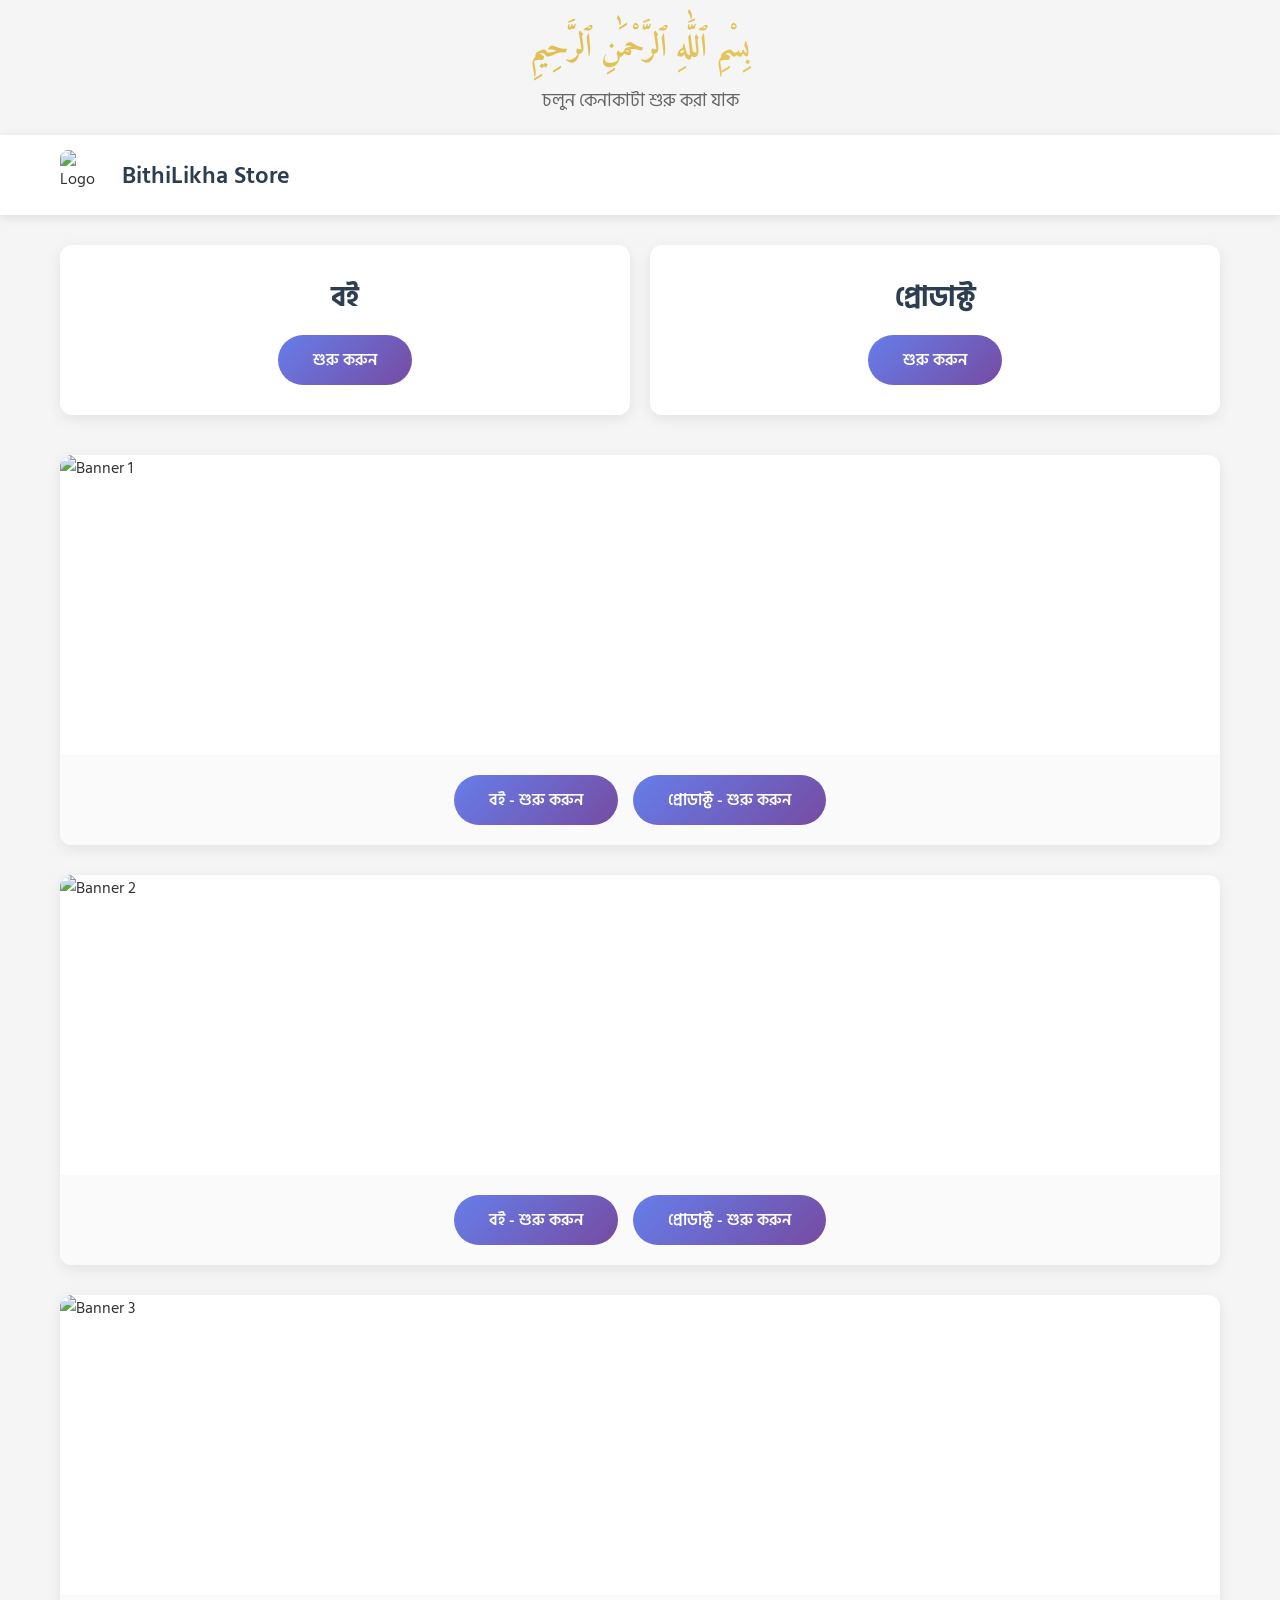
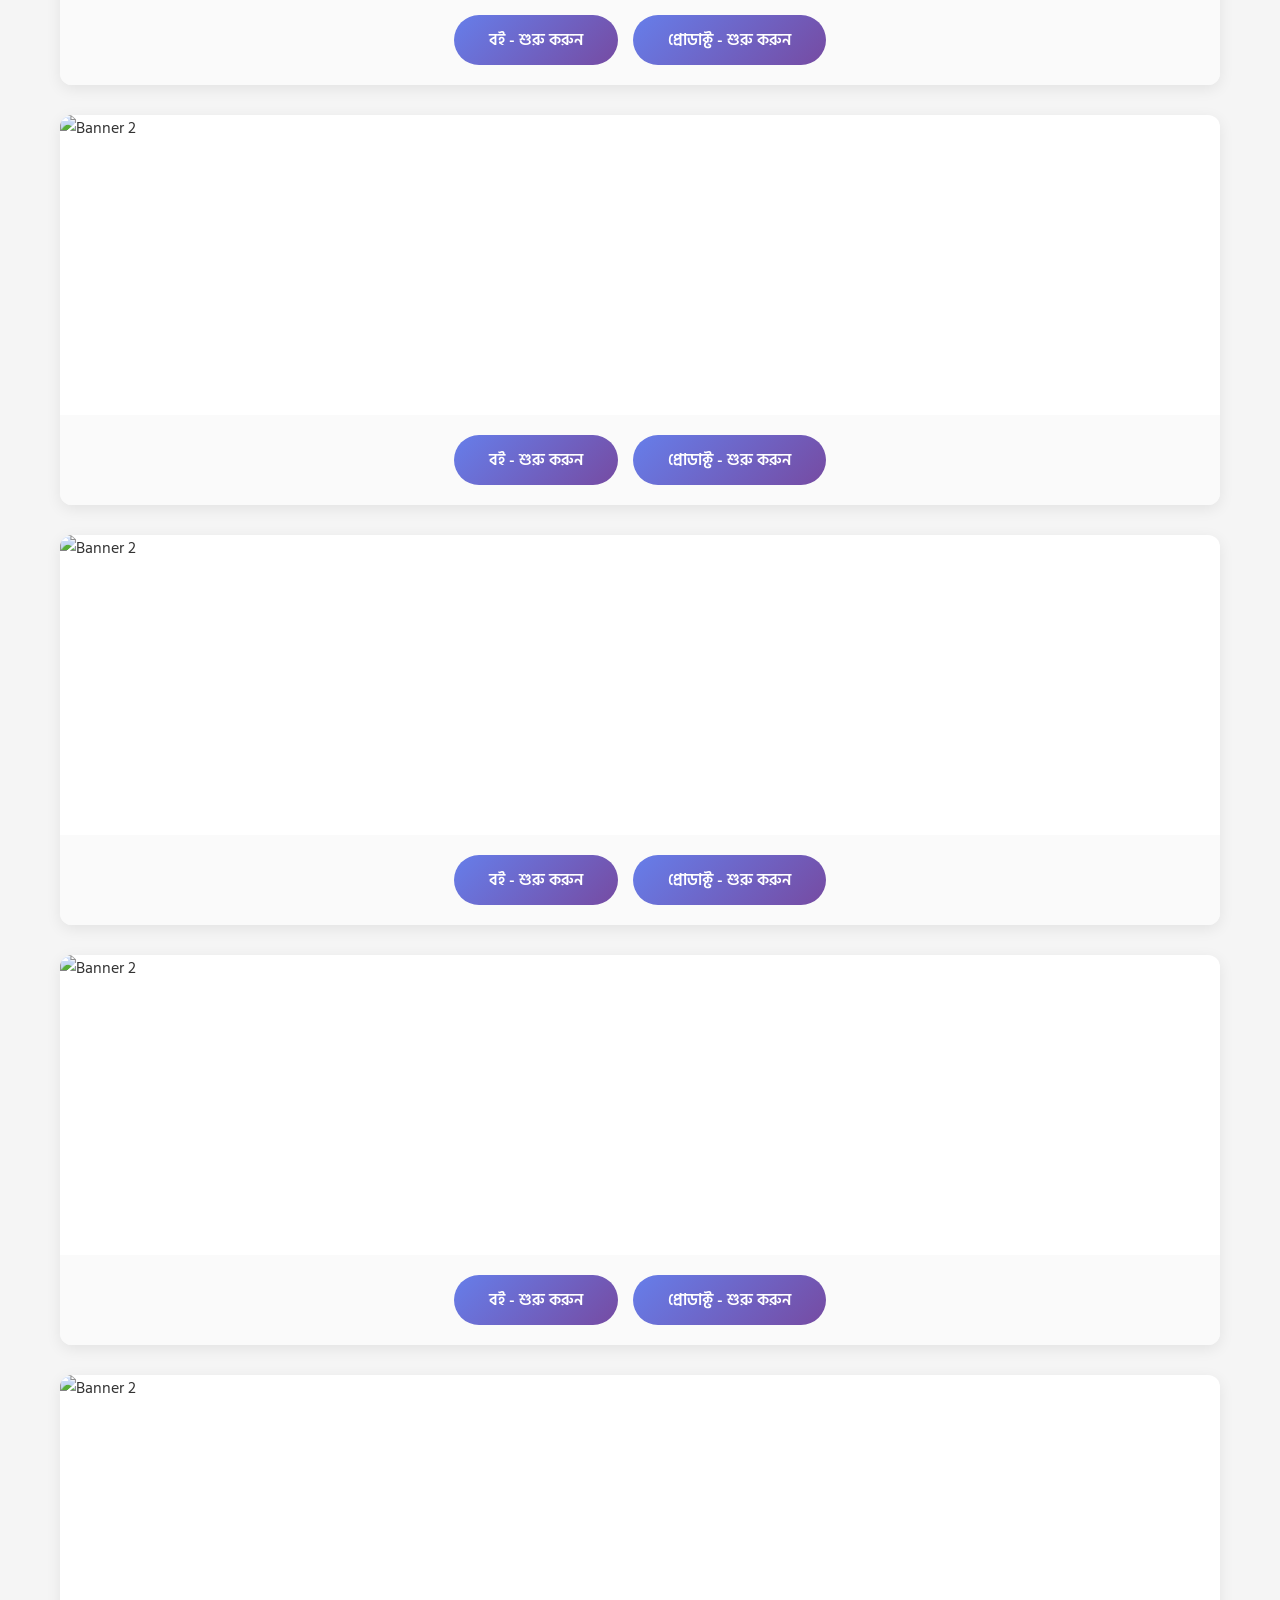
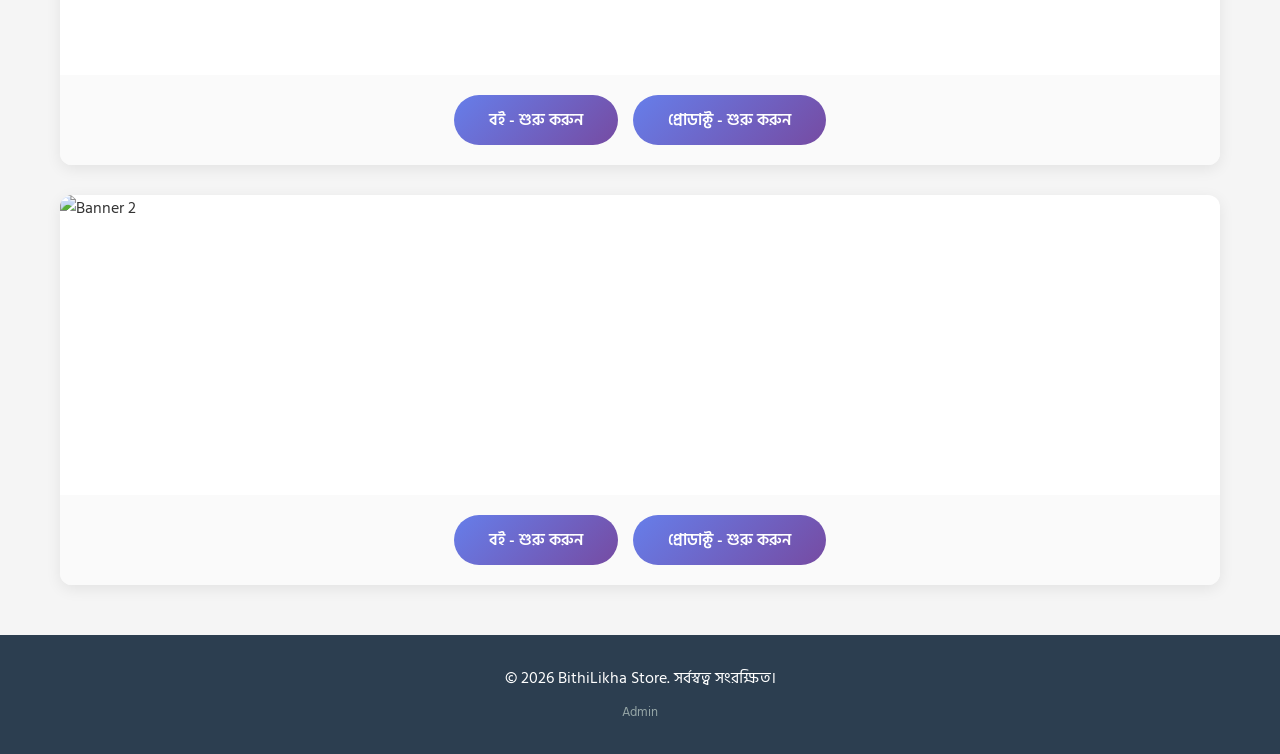
==== index.html @ b79a090a "Add initial HTML structure for BithiLikha Store" ====
<!DOCTYPE html>
<html lang="bn">
<head>
    <meta charset="UTF-8">
    <meta name="viewport" content="width=device-width, initial-scale=1.0">
    <title>Booeb.com - কেনাকাটা শুরু করুন</title>
    <link rel="preconnect" href="https://fonts.googleapis.com">
    <link rel="preconnect" href="https://fonts.gstatic.com" crossorigin>
    <link href="https://fonts.googleapis.com/css2?family=Amiri:wght@400;700&family=Hind+Siliguri:wght@300;400;500;600;700&display=swap" rel="stylesheet">
    <style>
        * {
            margin: 0;
            padding: 0;
            box-sizing: border-box;
        }

        body {
            font-family: 'Hind Siliguri', sans-serif;
            background: #f5f5f5;
            color: #333;
            top: 0!important;
        }

       .goog-te-banner-frame,.goog-logo-link,.goog-te-gadget {
            display: none!important;
        }

       .bismillah {
            font-family: 'Amiri', serif;
            text-align: center;
            font-size: 32px;
            font-weight: 700;
            padding: 20px 10px 10px;
            background: linear-gradient(135deg, #d4af37, #f2d377);
            -webkit-background-clip: text;
            -webkit-text-fill-color: transparent;
            background-clip: text;
        }

       .subtitle {
            text-align: center;
            font-size: 18px;
            color: #666;
            margin-bottom: 20px;
        }

        header {
            background: white;
            box-shadow: 0 2px 10px rgba(0,0,0,0.1);
            position: sticky;
            top: 0;
            z-index: 100;
        }

       .header-content {
            max-width: 1200px;
            margin: 0 auto;
            padding: 15px 20px;
            display: flex;
            justify-content: space-between;
            align-items: center;
        }

       .logo-section {
            display: flex;
            align-items: center;
            gap: 12px;
        }

       .logo-section img {
            width: 50px;
            height: 50px;
            border-radius: 8px;
            object-fit: cover;
        }

       .logo-section h1 {
            font-size: 24px;
            font-weight: 600;
            color: #2c3e50;
        }

       .language-selector {
            position: relative;
        }

       .lang-btn {
            background: #3498db;
            color: white;
            border: none;
            padding: 10px 20px;
            border-radius: 6px;
            cursor: pointer;
            font-size: 15px;
            font-family: 'Hind Siliguri', sans-serif;
            transition: 0.3s;
        }

       .lang-btn:hover {
            background: #2980b9;
        }

        #google_translate_element {
            position: absolute;
            top: 45px;
            right: 0;
            background: white;
            border-radius: 8px;
            box-shadow: 0 4px 12px rgba(0,0,0,0.15);
            padding: 10px;
            display: none;
        }

       .main-options {
            max-width: 1200px;
            margin: 30px auto;
            padding: 0 20px;
            display: grid;
            grid-template-columns: repeat(auto-fit, minmax(280px, 1fr));
            gap: 20px;
        }

       .option-card {
            background: white;
            padding: 30px;
            border-radius: 12px;
            box-shadow: 0 4px 15px rgba(0,0,0,0.08);
            text-align: center;
            transition: 0.3s;
        }

       .option-card:hover {
            transform: translateY(-5px);
            box-shadow: 0 6px 20px rgba(0,0,0,0.12);
        }

       .option-card h2 {
            font-size: 28px;
            margin-bottom: 15px;
            color: #2c3e50;
        }

       .btn-start {
            background: linear-gradient(135deg, #667eea 0%, #764ba2 100%);
            color: white;
            border: none;
            padding: 12px 35px;
            border-radius: 25px;
            font-size: 16px;
            font-weight: 600;
            cursor: pointer;
            font-family: 'Hind Siliguri', sans-serif;
            transition: 0.3s;
            text-decoration: none;
            display: inline-block;
        }

       .btn-start:hover {
            transform: scale(1.05);
            box-shadow: 0 5px 15px rgba(102, 126, 234, 0.4);
        }

       .banner-section {
            max-width: 1200px;
            margin: 40px auto;
            padding: 0 20px;
        }

       .banner {
            background: white;
            border-radius: 12px;
            overflow: hidden;
            margin-bottom: 30px;
            box-shadow: 0 4px 15px rgba(0,0,0,0.08);
        }

       .banner img {
            width: 100%;
            height: 300px;
            object-fit: cover;
            display: block;
        }

       .banner-options {
            padding: 20px;
            display: flex;
            justify-content: center;
            gap: 15px;
            flex-wrap: wrap;
            background: #fafafa;
        }

        footer {
            background: #2c3e50;
            color: white;
            text-align: center;
            padding: 30px 20px;
            margin-top: 50px;
        }

       .admin-link {
            color: #95a5a6;
            text-decoration: none;
            font-size: 13px;
            margin-top: 10px;
            display: inline-block;
            cursor: pointer;
        }

       .admin-link:hover {
            color: white;
        }

       .modal {
            display: none;
            position: fixed;
            top: 0;
            left: 0;
            width: 100%;
            height: 100%;
            background: rgba(0,0,0,0.7);
            z-index: 1000;
            justify-content: center;
            align-items: center;
        }

       .modal.active {
            display: flex;
        }

       .modal-content {
            background: white;
            padding: 30px;
            border-radius: 12px;
            max-width: 500px;
            width: 90%;
            max-height: 80vh;
            overflow-y: auto;
        }

       .modal-content h3 {
            margin-bottom: 20px;
            color: #2c3e50;
        }

       .form-group {
            margin-bottom: 15px;
        }

       .form-group label {
            display: block;
            margin-bottom: 5px;
            font-weight: 500;
        }

       .form-group input {
            width: 100%;
            padding: 10px;
            border: 1px solid #ddd;
            border-radius: 6px;
            font-family: 'Hind Siliguri', sans-serif;
        }

       .btn {
            background: #3498db;
            color: white;
            border: none;
            padding: 10px 25px;
            border-radius: 6px;
            cursor: pointer;
            font-family: 'Hind Siliguri', sans-serif;
            margin-right: 10px;
        }

       .btn:hover {
            background: #2980b9;
        }

       .btn-danger {
            background: #e74c3c;
        }

       .btn-danger:hover {
            background: #c0392b;
        }

        @media (max-width: 768px) {
           .bismillah { font-size: 24px; }
           .header-content { flex-direction: column; gap: 15px; }
           .banner img { height: 200px; }
        }
    </style>
</head>
<body>
    <div class="bismillah">بِسْمِ ٱللَّٰهِ ٱلرَّحْمَٰنِ ٱلرَّحِيمِ</div>
    <div class="subtitle">চলুন কেনাকাটা শুরু করা যাক</div>

    <header>
        <div class="header-content">
            <div class="logo-section">
                <img id="siteLogo" src="https://via.placeholder.com/50" alt="Logo">
                <h1 id="siteName">BithiLikha Store</h1>
          </div>
    </header>

    <div class="main-options">
        <div class="option-card">
            <h2>বই</h2>
            <a href="https://bithilikha.lovable.app" class="btn-start">শুরু করুন</a>
        </div>
        <div class="option-card">
            <h2>প্রোডাক্ট</h2>
            <a href="https://bithilikha.bolt.host/" class="btn-start">শুরু করুন</a>
        </div>
    </div>

    <div class="banner-section" id="bannerSection">
        <div class="banner">
            <img src="https://picsum.photos/1200/300?random=1" alt="Banner 1" class="banner-img">
            <div class="banner-options">
                <a href="https://bithilikha.lovable.app" class="btn-start">বই - শুরু করুন</a>
                <a href="https://bithilikha.bolt.host/" class="btn-start">প্রোডাক্ট - শুরু করুন</a>
            </div>
        </div>
        <div class="banner">
            <img src="https://picsum.photos/1200/300?random=2" alt="Banner 2" class="banner-img">
            <div class="banner-options">
                <a href="https://bithilikha.lovable.app" class="btn-start">বই - শুরু করুন</a>
                <a href="https://bithilikha.bolt.host/" class="btn-start">প্রোডাক্ট - শুরু করুন</a>
            </div>
        </div>
        <div class="banner">
            <img src="https://picsum.photos/1200/300?random=3" alt="Banner 3" class="banner-img">
            <div class="banner-options">
                <a href="https://bithilikha.lovable.app" class="btn-start">বই - শুরু করুন</a>
                <a href="https://bithilikha.bolt.host/" class="btn-start">প্রোডাক্ট - শুরু করুন</a>
            </div>
        </div>
        <div class="banner">
            <img src="https://picsum.photos/1200/300?random=2" alt="Banner 2" class="banner-img">
            <div class="banner-options">
                <a href="https://bithilikha.lovable.app" class="btn-start">বই - শুরু করুন</a>
                <a href="https://bithilikha.bolt.host/" class="btn-start">প্রোডাক্ট - শুরু করুন</a>
             </div>
         </div>
         <div class="banner">
            <img src="https://picsum.photos/1200/300?random=2" alt="Banner 2" class="banner-img">
            <div class="banner-options">
                <a href="https://bithilikha.lovable.app" class="btn-start">বই - শুরু করুন</a>
                <a href="https://bithilikha.bolt.host/" class="btn-start">প্রোডাক্ট - শুরু করুন</a>
            </div>
        </div>
             <div class="banner">
            <img src="https://picsum.photos/1200/300?random=2" alt="Banner 2" class="banner-img">
            <div class="banner-options">
                <a href="https://bithilikha.lovable.app" class="btn-start">বই - শুরু করুন</a>
                <a href="https://bithilikha.bolt.host/" class="btn-start">প্রোডাক্ট - শুরু করুন</a>
            </div>
        </div>
             <div class="banner">
            <img src="https://picsum.photos/1200/300?random=2" alt="Banner 2" class="banner-img">
            <div class="banner-options">
                <a href="https://bithilikha.lovable.app" class="btn-start">বই - শুরু করুন</a>
                <a href="https://bithilikha.bolt.host/" class="btn-start">প্রোডাক্ট - শুরু করুন</a>
            </div>
        </div>
             <div class="banner">
            <img src="https://picsum.photos/1200/300?random=2" alt="Banner 2" class="banner-img">
            <div class="banner-options">
                <a href="https://bithilikha.lovable.app" class="btn-start">বই - শুরু করুন</a>
                <a href="https://bithilikha.bolt.host/" class="btn-start">প্রোডাক্ট - শুরু করুন</a>
            </div>
        </div>
    </div>

    <footer>
        <p>&copy; 2026 BithiLikha Store. সর্বস্বত্ব সংরক্ষিত।</p>
        <a class="admin-link" onclick="openAdmin()">Admin</a>
    </footer>

    <div id="adminModal" class="modal">
        <div class="modal-content">
            <h3 id="adminTitle">অ্যাডমিন লগইন</h3>
            <div id="loginForm">
                <div class="form-group">
                    <label>ইমেইল</label>
                    <input type="email" id="adminEmail" placeholder="admin@example.com">
                </div>
                <div class="form-group">
                    <label>পাসওয়ার্ড</label>
                    <input type="password" id="adminPass" placeholder="••••••••">
                </div>
                <button class="btn" onclick="adminLogin()">লগইন</button>
                <button class="btn-danger" onclick="closeAdmin()">বন্ধ করুন</button>
            </div>
            <div id="adminDashboard" style="display:none;">
                <h4>Site Branding</h4>
                <div class="form-group">
                    <label>সাইটের নাম</label>
                    <input type="text" id="editSiteName">
                    <button class="btn" onclick="updateSiteName()">আপডেট করুন</button>
                </div>
                <div class="form-group">
                    <label>লোগো আপলোড</label>
                    <input type="file" id="logoFile" accept="image/*">
                    <button class="btn" onclick="uploadLogo()">আপলোড করুন</button>
                </div>
                <hr style="margin: 20px 0;">
                <h4>Banner Management</h4>
                <div id="bannerList"></div>
                <button class="btn-danger" onclick="adminLogout()">লগআউট</button>
            </div>
        </div>
    </div>

    <script type="text/javascript">
        function googleTranslateElementInit() {
            new google.translate.TranslateElement({
                pageLanguage: 'bn',
                includedLanguages: 'bn,en,hi,ar,ur,es,fr',
                layout: google.translate.TranslateElement.InlineLayout.SIMPLE,
                autoDisplay: false
            }, 'google_translate_element');
        }
    </script>
    <script type="text/javascript" src="//translate.google.com/translate_a/element.js?cb=googleTranslateElementInit"></script>

    <script>
        // Load saved data
        window.onload = function() {
            if(localStorage.getItem('siteName')) {
                document.getElementById('siteName').textContent = localStorage.getItem('siteName');
                document.getElementById('editSiteName').value = localStorage.getItem('siteName');
            }
            if(localStorage.getItem('siteLogo')) {
                document.getElementById('siteLogo').src = localStorage.getItem('siteLogo');
            }

            // Load banners
            const banners = document.querySelectorAll('.banner-img');
            banners.forEach((img, i) => {
                const saved = localStorage.getItem('banner' + i);
                if(saved) img.src = saved;
            });
        }

        function toggleTranslate() {
            const el = document.getElementById('google_translate_element');
            el.style.display = el.style.display === 'none'? 'block' : 'none';
        }

        // Admin Functions
        function openAdmin() {
            document.getElementById('adminModal').classList.add('active');
            if(localStorage.getItem('adminLoggedIn') === 'true') {
                showDashboard();
            }
        }

        function closeAdmin() {
            document.getElementById('adminModal').classList.remove('active');
        }

        function adminLogin() {
            const email = document.getElementById('adminEmail').value;
            const pass = document.getElementById('adminPass').value;

            let adminEmail = localStorage.getItem('adminEmail');
            let adminPass = localStorage.getItem('adminPass');

            if(!adminEmail) {
                // First time signup
                if(email && pass) {
                    localStorage.setItem('adminEmail', email);
                    localStorage.setItem('adminPass', pass);
                    localStorage.setItem('adminLoggedIn', 'true');
                    showDashboard();
                    alert('অ্যাডমিন একাউন্ট তৈরি হয়েছে!');
                } else {
                    alert('ইমেইল ও পাসওয়ার্ড দিন');
                }
            } else {
                // Login
                if(email === adminEmail && pass === adminPass) {
                    localStorage.setItem('adminLoggedIn', 'true');
                    showDashboard();
                } else {
                    alert('ভুল ইমেইল বা পাসওয়ার্ড');
                }
            }
        }

        function showDashboard() {
            document.getElementById('loginForm').style.display = 'none';
            document.getElementById('adminDashboard').style.display = 'block';
            document.getElementById('adminTitle').textContent = 'অ্যাডমিন ড্যাশবোর্ড';
            loadBannerList();
        }

        function adminLogout() {
            localStorage.setItem('adminLoggedIn', 'false');
            location.reload();
        }

        function updateSiteName() {
            const name = document.getElementById('editSiteName').value;
            localStorage.setItem('siteName', name);
            document.getElementById('siteName').textContent = name;
            alert('সাইটের নাম আপডেট হয়েছে!');
        }

        function uploadLogo() {
            const file = document.getElementById('logoFile').files[0];
            if(file) {
                const reader = new FileReader();
                reader.onload = function(e) {
                    localStorage.setItem('siteLogo', e.target.result);
                    document.getElementById('siteLogo').src = e.target.result;
                    alert('লোগো আপলোড হয়েছে!');
                }
                reader.readAsDataURL(file);
            } else {
                alert('ফাইল সিলেক্ট করুন');
            }
        }

        function loadBannerList() {
            const list = document.getElementById('bannerList');
            list.innerHTML = '';
            for(let i = 0; i < 8; i++){
                const div = document.createElement('div');
                div.className = 'form-group';
                div.innerHTML = `
                    <label>ব্যানার ${i+1}</label>
                    <input type="file" id="bannerFile${i}" accept="image/*">
                    <button class="btn" onclick="uploadBanner(${i})">আপলোড</button>
                `;
                list.appendChild(div);
            }
        }
        

        function uploadBanner(index) {
            const file = document.getElementById('bannerFile' + index).files[0];
            if(file) {
                const reader = new FileReader();
                reader.onload = function(e) {
                    localStorage.setItem('banner' + index, e.target.result);
                    document.querySelectorAll('.banner-img')[index].src = e.target.result;
                    alert('ব্যানার ' + (index+1) + ' আপলোড হয়েছে!');
                }
                reader.readAsDataURL(file);
            }
        }
    </script>
</body>
</html>
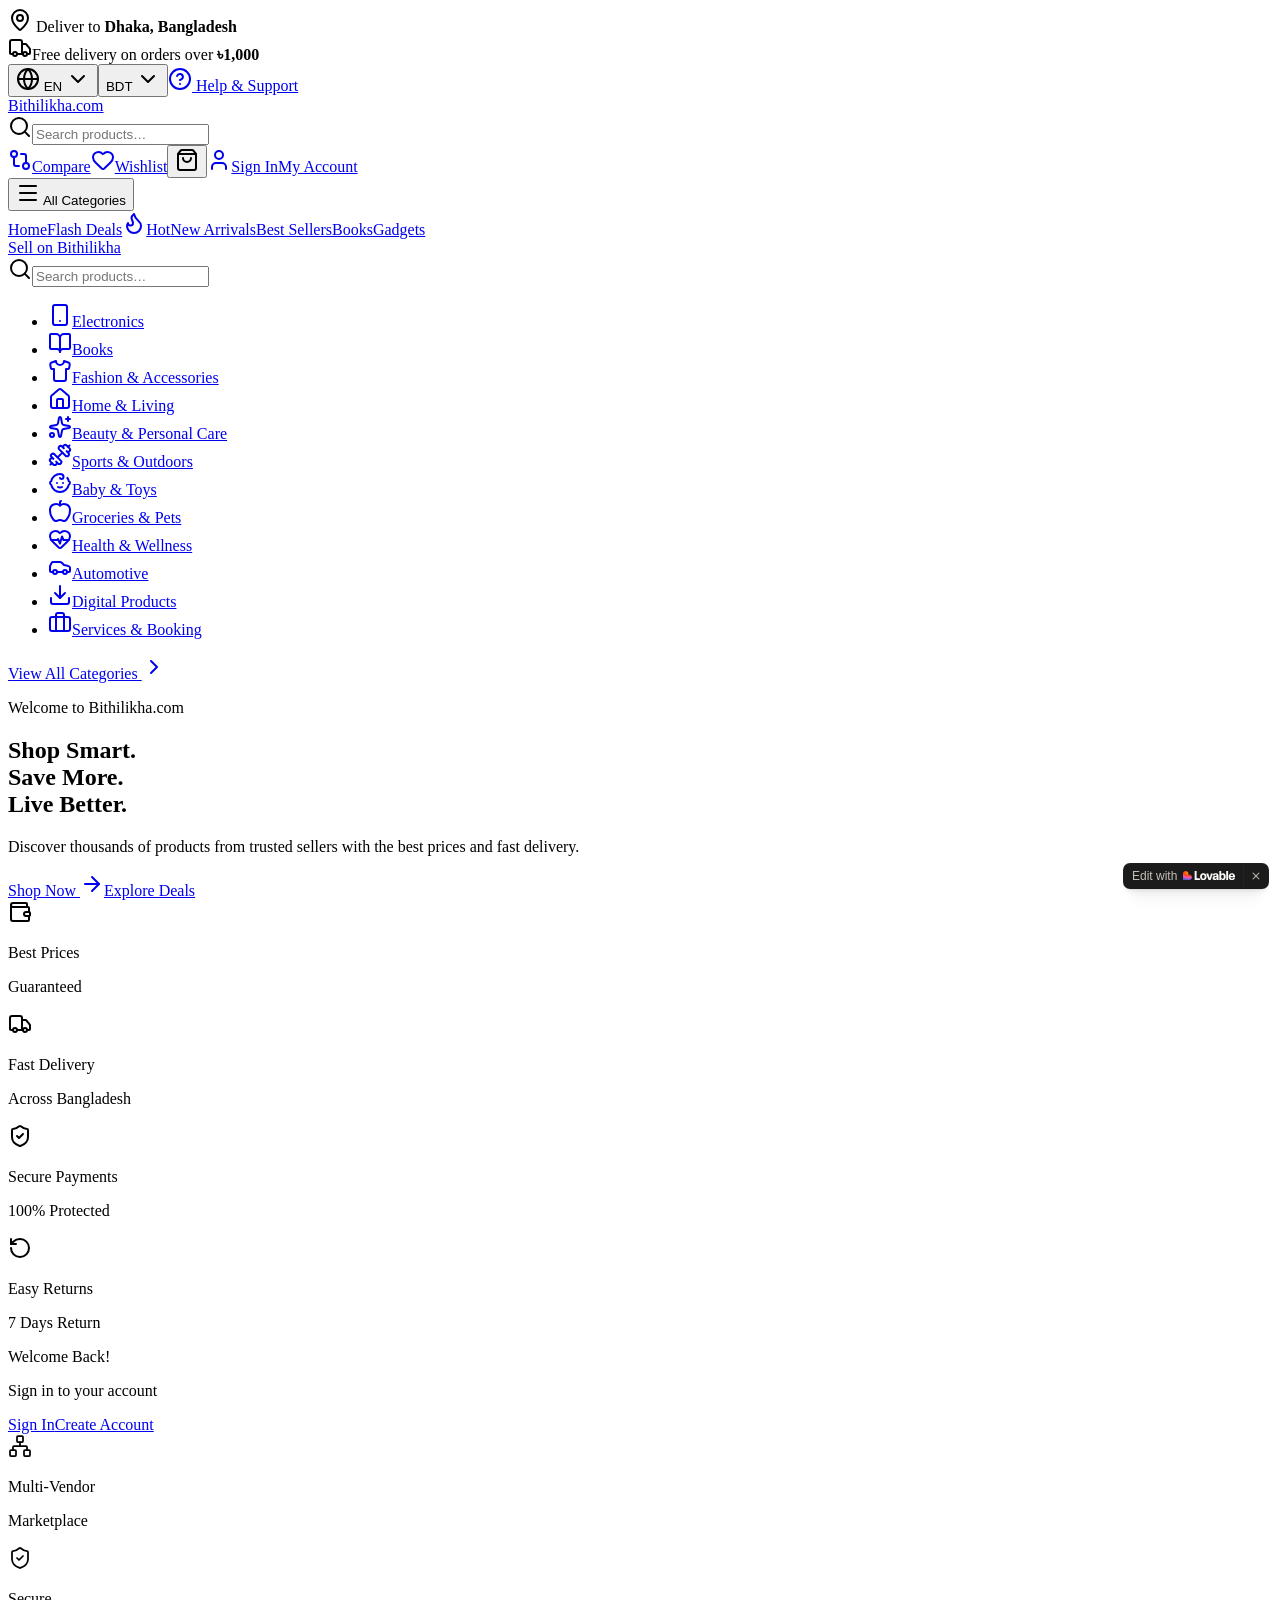
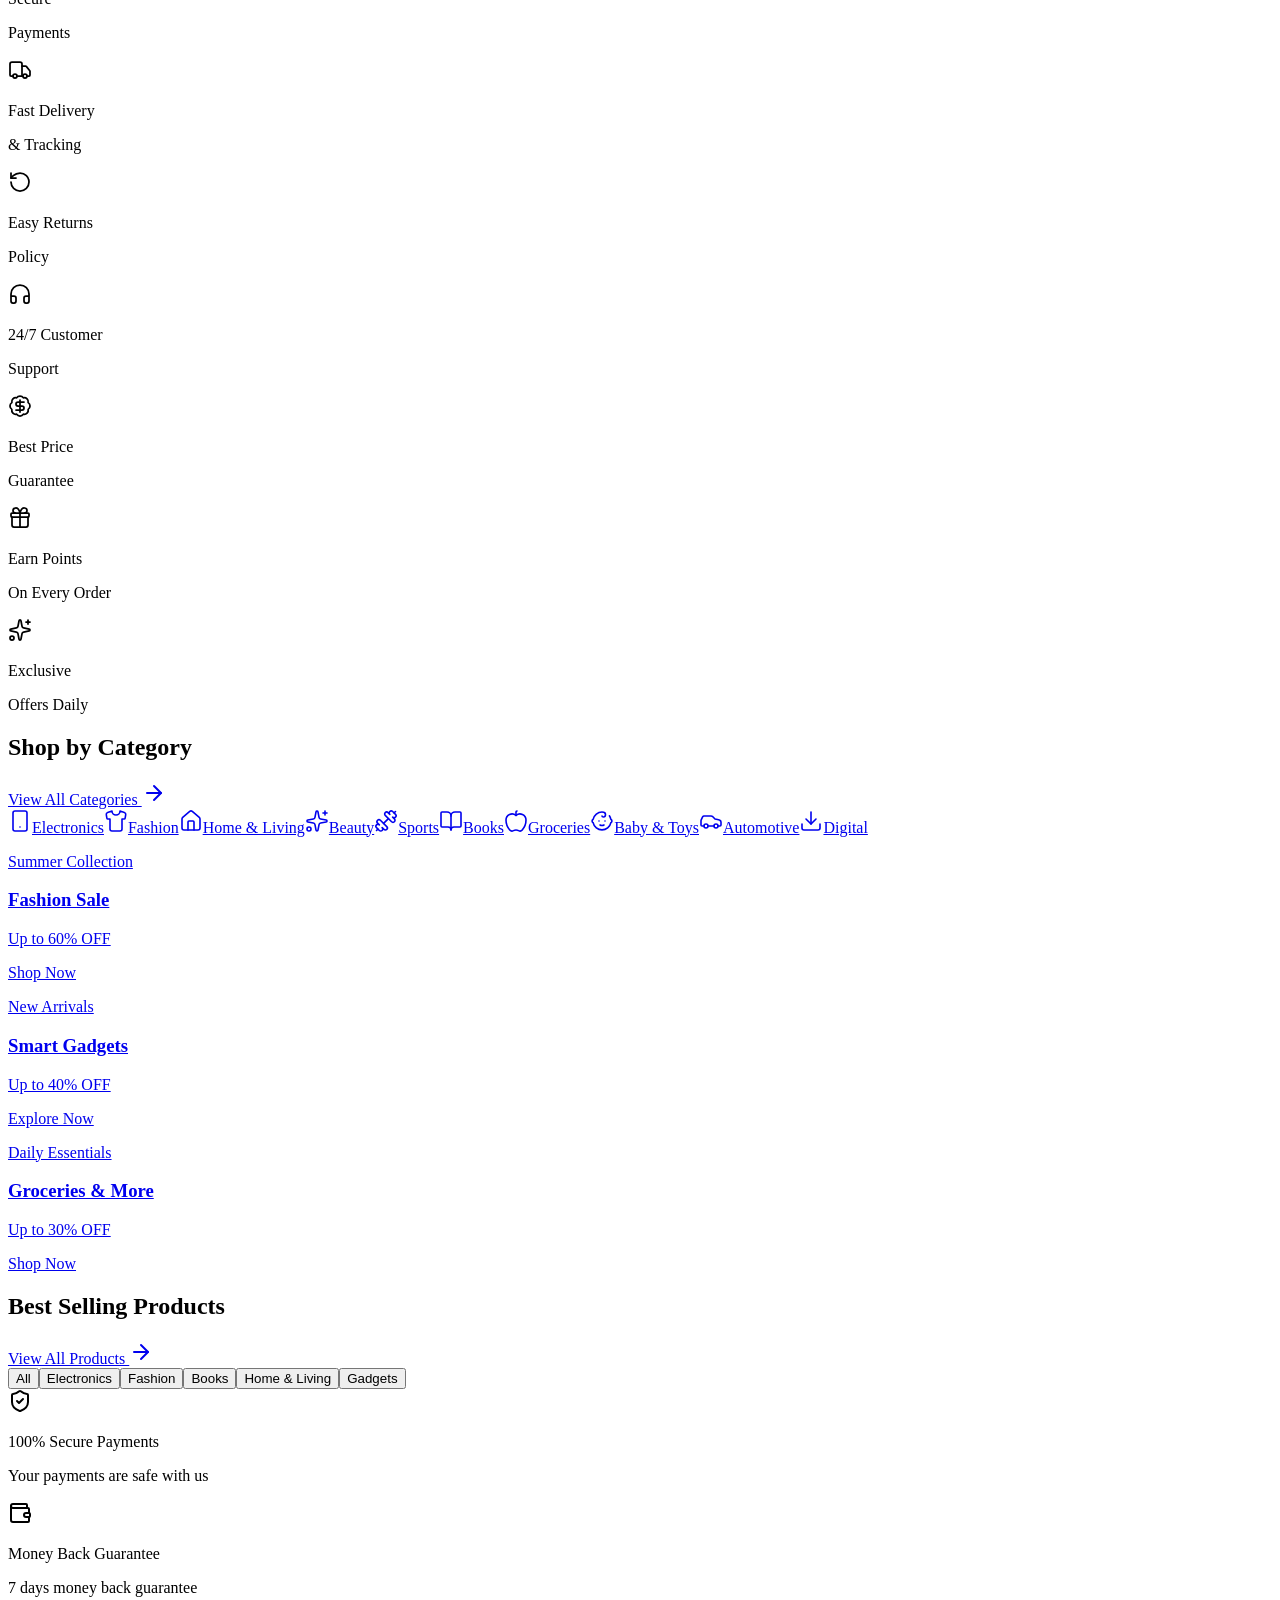
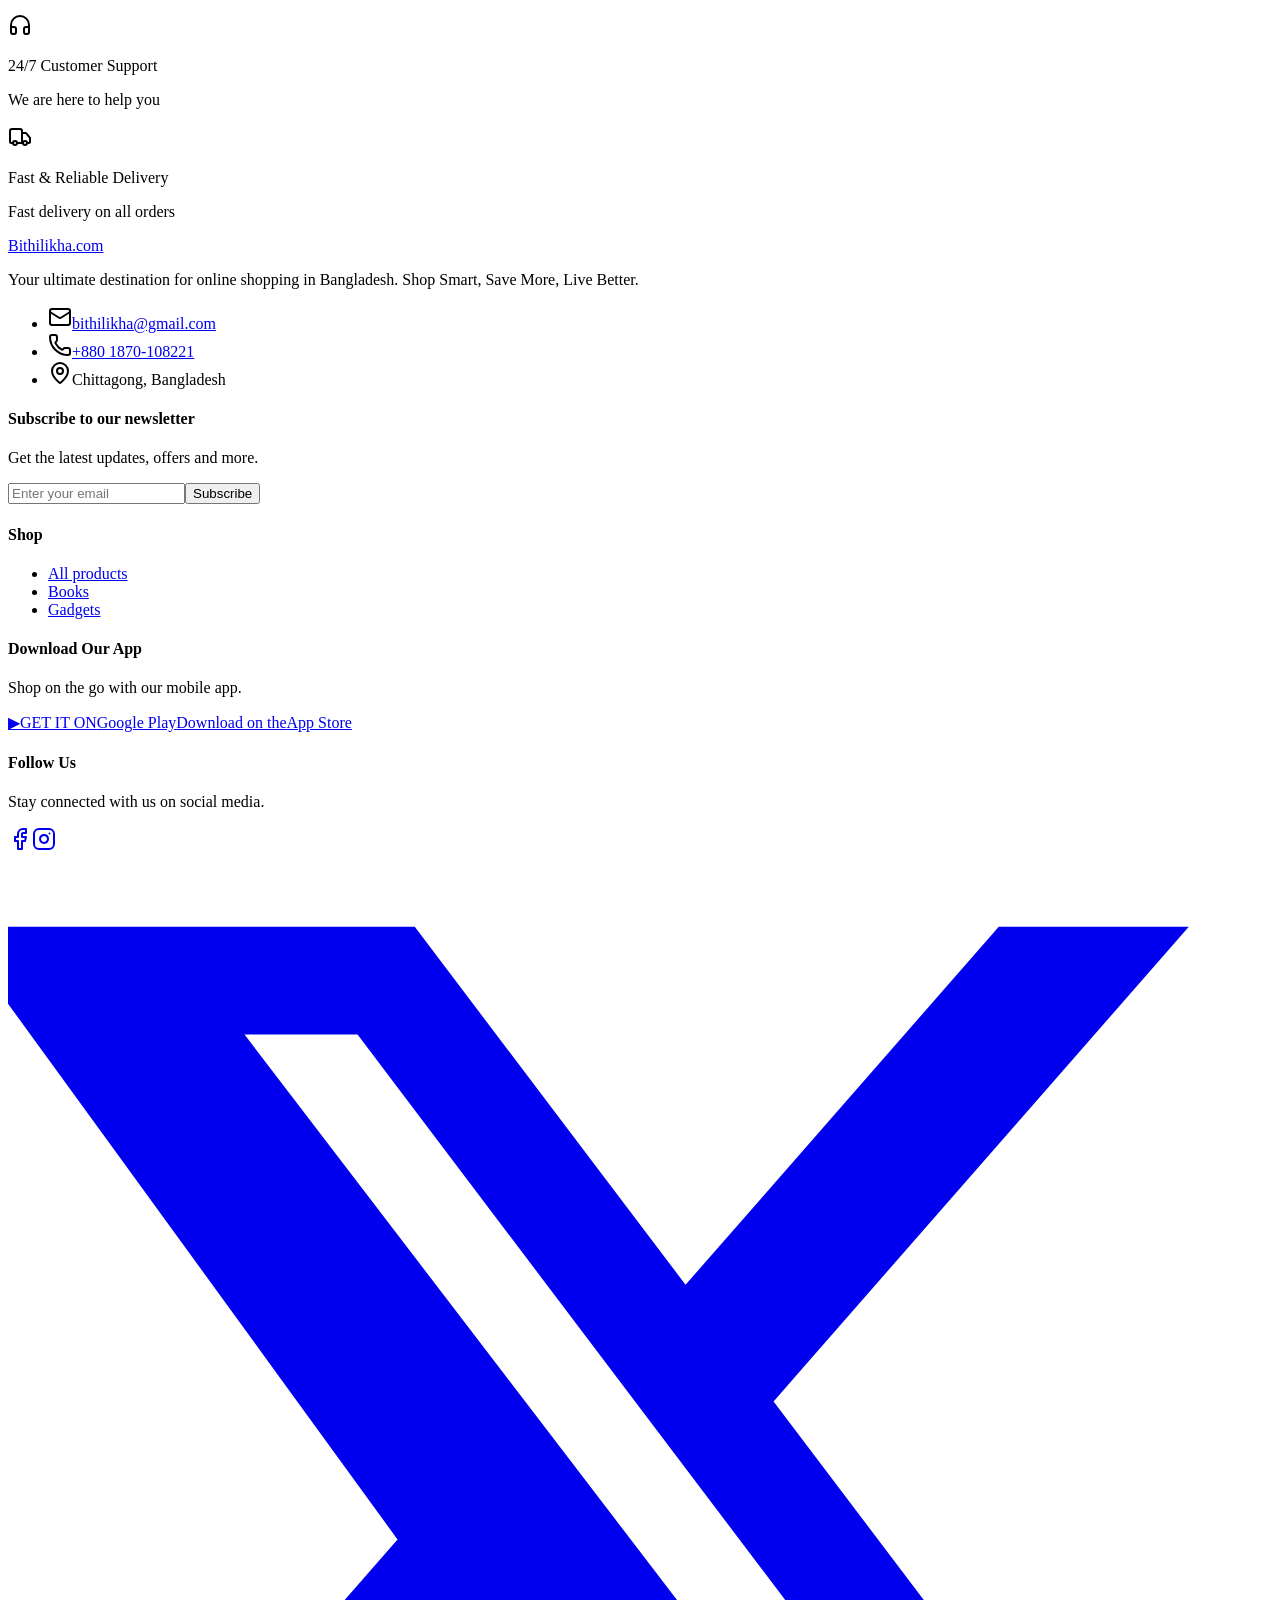
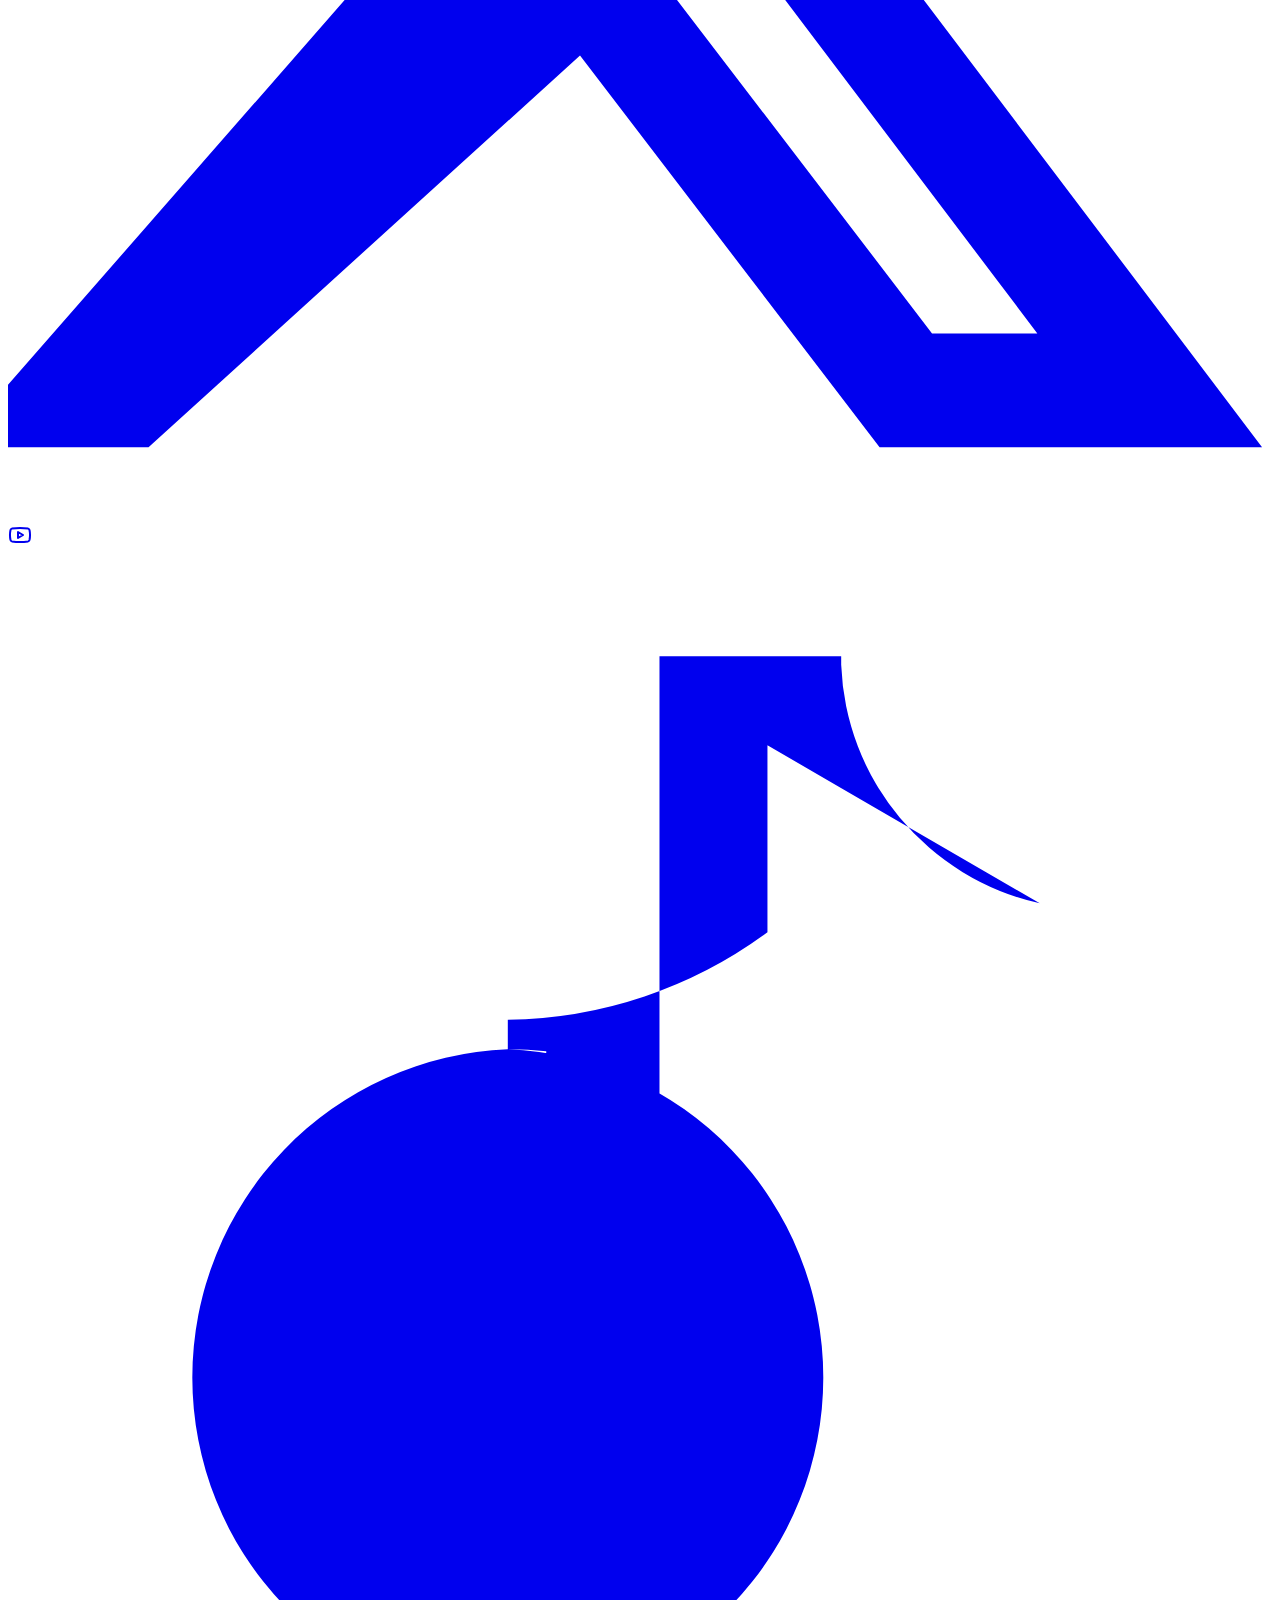
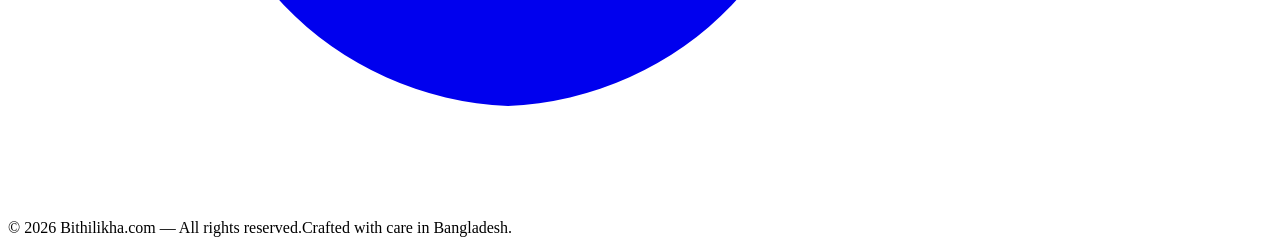
==== commit 14e8f098: "Update print statement from 'Hello' to 'Goodbye'" ====
--- a/index.html
+++ b/index.html
@@ -1,557 +1,242 @@
-<!DOCTYPE html>
-<html lang="bn">
-<head>
-    <meta charset="UTF-8">
-    <meta name="viewport" content="width=device-width, initial-scale=1.0">
-    <title>Booeb.com - কেনাকাটা শুরু করুন</title>
-    <link rel="preconnect" href="https://fonts.googleapis.com">
-    <link rel="preconnect" href="https://fonts.gstatic.com" crossorigin>
-    <link href="https://fonts.googleapis.com/css2?family=Amiri:wght@400;700&family=Hind+Siliguri:wght@300;400;500;600;700&display=swap" rel="stylesheet">
-    <style>
-        * {
-            margin: 0;
-            padding: 0;
-            box-sizing: border-box;
-        }
-
-        body {
-            font-family: 'Hind Siliguri', sans-serif;
-            background: #f5f5f5;
-            color: #333;
-            top: 0!important;
-        }
-
-       .goog-te-banner-frame,.goog-logo-link,.goog-te-gadget {
-            display: none!important;
-        }
-
-       .bismillah {
-            font-family: 'Amiri', serif;
-            text-align: center;
-            font-size: 32px;
-            font-weight: 700;
-            padding: 20px 10px 10px;
-            background: linear-gradient(135deg, #d4af37, #f2d377);
-            -webkit-background-clip: text;
-            -webkit-text-fill-color: transparent;
-            background-clip: text;
-        }
-
-       .subtitle {
-            text-align: center;
-            font-size: 18px;
-            color: #666;
-            margin-bottom: 20px;
-        }
-
-        header {
-            background: white;
-            box-shadow: 0 2px 10px rgba(0,0,0,0.1);
-            position: sticky;
-            top: 0;
-            z-index: 100;
-        }
-
-       .header-content {
-            max-width: 1200px;
-            margin: 0 auto;
-            padding: 15px 20px;
-            display: flex;
-            justify-content: space-between;
-            align-items: center;
-        }
-
-       .logo-section {
-            display: flex;
-            align-items: center;
-            gap: 12px;
-        }
-
-       .logo-section img {
-            width: 50px;
-            height: 50px;
-            border-radius: 8px;
-            object-fit: cover;
-        }
-
-       .logo-section h1 {
-            font-size: 24px;
-            font-weight: 600;
-            color: #2c3e50;
-        }
-
-       .language-selector {
-            position: relative;
-        }
-
-       .lang-btn {
-            background: #3498db;
-            color: white;
-            border: none;
-            padding: 10px 20px;
-            border-radius: 6px;
-            cursor: pointer;
-            font-size: 15px;
-            font-family: 'Hind Siliguri', sans-serif;
-            transition: 0.3s;
-        }
-
-       .lang-btn:hover {
-            background: #2980b9;
-        }
-
-        #google_translate_element {
-            position: absolute;
-            top: 45px;
-            right: 0;
-            background: white;
-            border-radius: 8px;
-            box-shadow: 0 4px 12px rgba(0,0,0,0.15);
-            padding: 10px;
-            display: none;
-        }
-
-       .main-options {
-            max-width: 1200px;
-            margin: 30px auto;
-            padding: 0 20px;
-            display: grid;
-            grid-template-columns: repeat(auto-fit, minmax(280px, 1fr));
-            gap: 20px;
-        }
-
-       .option-card {
-            background: white;
-            padding: 30px;
-            border-radius: 12px;
-            box-shadow: 0 4px 15px rgba(0,0,0,0.08);
-            text-align: center;
-            transition: 0.3s;
-        }
-
-       .option-card:hover {
-            transform: translateY(-5px);
-            box-shadow: 0 6px 20px rgba(0,0,0,0.12);
-        }
-
-       .option-card h2 {
-            font-size: 28px;
-            margin-bottom: 15px;
-            color: #2c3e50;
-        }
-
-       .btn-start {
-            background: linear-gradient(135deg, #667eea 0%, #764ba2 100%);
-            color: white;
-            border: none;
-            padding: 12px 35px;
-            border-radius: 25px;
-            font-size: 16px;
-            font-weight: 600;
-            cursor: pointer;
-            font-family: 'Hind Siliguri', sans-serif;
-            transition: 0.3s;
-            text-decoration: none;
-            display: inline-block;
-        }
-
-       .btn-start:hover {
-            transform: scale(1.05);
-            box-shadow: 0 5px 15px rgba(102, 126, 234, 0.4);
-        }
-
-       .banner-section {
-            max-width: 1200px;
-            margin: 40px auto;
-            padding: 0 20px;
-        }
-
-       .banner {
-            background: white;
-            border-radius: 12px;
-            overflow: hidden;
-            margin-bottom: 30px;
-            box-shadow: 0 4px 15px rgba(0,0,0,0.08);
-        }
-
-       .banner img {
-            width: 100%;
-            height: 300px;
-            object-fit: cover;
-            display: block;
-        }
-
-       .banner-options {
-            padding: 20px;
-            display: flex;
-            justify-content: center;
-            gap: 15px;
-            flex-wrap: wrap;
-            background: #fafafa;
-        }
-
-        footer {
-            background: #2c3e50;
-            color: white;
-            text-align: center;
-            padding: 30px 20px;
-            margin-top: 50px;
-        }
-
-       .admin-link {
-            color: #95a5a6;
-            text-decoration: none;
-            font-size: 13px;
-            margin-top: 10px;
-            display: inline-block;
-            cursor: pointer;
-        }
-
-       .admin-link:hover {
-            color: white;
-        }
-
-       .modal {
-            display: none;
-            position: fixed;
-            top: 0;
-            left: 0;
-            width: 100%;
-            height: 100%;
-            background: rgba(0,0,0,0.7);
-            z-index: 1000;
-            justify-content: center;
-            align-items: center;
-        }
-
-       .modal.active {
-            display: flex;
-        }
-
-       .modal-content {
-            background: white;
-            padding: 30px;
-            border-radius: 12px;
-            max-width: 500px;
-            width: 90%;
-            max-height: 80vh;
-            overflow-y: auto;
-        }
-
-       .modal-content h3 {
-            margin-bottom: 20px;
-            color: #2c3e50;
-        }
-
-       .form-group {
-            margin-bottom: 15px;
-        }
-
-       .form-group label {
-            display: block;
-            margin-bottom: 5px;
-            font-weight: 500;
-        }
-
-       .form-group input {
-            width: 100%;
-            padding: 10px;
-            border: 1px solid #ddd;
-            border-radius: 6px;
-            font-family: 'Hind Siliguri', sans-serif;
-        }
-
-       .btn {
-            background: #3498db;
-            color: white;
-            border: none;
-            padding: 10px 25px;
-            border-radius: 6px;
-            cursor: pointer;
-            font-family: 'Hind Siliguri', sans-serif;
-            margin-right: 10px;
-        }
-
-       .btn:hover {
-            background: #2980b9;
-        }
-
-       .btn-danger {
-            background: #e74c3c;
-        }
-
-       .btn-danger:hover {
-            background: #c0392b;
-        }
-
-        @media (max-width: 768px) {
-           .bismillah { font-size: 24px; }
-           .header-content { flex-direction: column; gap: 15px; }
-           .banner img { height: 200px; }
-        }
-    </style>
-</head>
-<body>
-    <div class="bismillah">بِسْمِ ٱللَّٰهِ ٱلرَّحْمَٰنِ ٱلرَّحِيمِ</div>
-    <div class="subtitle">চলুন কেনাকাটা শুরু করা যাক</div>
-
-    <header>
-        <div class="header-content">
-            <div class="logo-section">
-                <img id="siteLogo" src="https://via.placeholder.com/50" alt="Logo">
-                <h1 id="siteName">BithiLikha Store</h1>
-          </div>
-    </header>
-
-    <div class="main-options">
-        <div class="option-card">
-            <h2>বই</h2>
-            <a href="https://bithilikha.lovable.app" class="btn-start">শুরু করুন</a>
-        </div>
-        <div class="option-card">
-            <h2>প্রোডাক্ট</h2>
-            <a href="https://bithilikha.bolt.host/" class="btn-start">শুরু করুন</a>
-        </div>
-    </div>
-
-    <div class="banner-section" id="bannerSection">
-        <div class="banner">
-            <img src="https://picsum.photos/1200/300?random=1" alt="Banner 1" class="banner-img">
-            <div class="banner-options">
-                <a href="https://bithilikha.lovable.app" class="btn-start">বই - শুরু করুন</a>
-                <a href="https://bithilikha.bolt.host/" class="btn-start">প্রোডাক্ট - শুরু করুন</a>
-            </div>
-        </div>
-        <div class="banner">
-            <img src="https://picsum.photos/1200/300?random=2" alt="Banner 2" class="banner-img">
-            <div class="banner-options">
-                <a href="https://bithilikha.lovable.app" class="btn-start">বই - শুরু করুন</a>
-                <a href="https://bithilikha.bolt.host/" class="btn-start">প্রোডাক্ট - শুরু করুন</a>
-            </div>
-        </div>
-        <div class="banner">
-            <img src="https://picsum.photos/1200/300?random=3" alt="Banner 3" class="banner-img">
-            <div class="banner-options">
-                <a href="https://bithilikha.lovable.app" class="btn-start">বই - শুরু করুন</a>
-                <a href="https://bithilikha.bolt.host/" class="btn-start">প্রোডাক্ট - শুরু করুন</a>
-            </div>
-        </div>
-        <div class="banner">
-            <img src="https://picsum.photos/1200/300?random=2" alt="Banner 2" class="banner-img">
-            <div class="banner-options">
-                <a href="https://bithilikha.lovable.app" class="btn-start">বই - শুরু করুন</a>
-                <a href="https://bithilikha.bolt.host/" class="btn-start">প্রোডাক্ট - শুরু করুন</a>
-             </div>
-         </div>
-         <div class="banner">
-            <img src="https://picsum.photos/1200/300?random=2" alt="Banner 2" class="banner-img">
-            <div class="banner-options">
-                <a href="https://bithilikha.lovable.app" class="btn-start">বই - শুরু করুন</a>
-                <a href="https://bithilikha.bolt.host/" class="btn-start">প্রোডাক্ট - শুরু করুন</a>
-            </div>
-        </div>
-             <div class="banner">
-            <img src="https://picsum.photos/1200/300?random=2" alt="Banner 2" class="banner-img">
-            <div class="banner-options">
-                <a href="https://bithilikha.lovable.app" class="btn-start">বই - শুরু করুন</a>
-                <a href="https://bithilikha.bolt.host/" class="btn-start">প্রোডাক্ট - শুরু করুন</a>
-            </div>
-        </div>
-             <div class="banner">
-            <img src="https://picsum.photos/1200/300?random=2" alt="Banner 2" class="banner-img">
-            <div class="banner-options">
-                <a href="https://bithilikha.lovable.app" class="btn-start">বই - শুরু করুন</a>
-                <a href="https://bithilikha.bolt.host/" class="btn-start">প্রোডাক্ট - শুরু করুন</a>
-            </div>
-        </div>
-             <div class="banner">
-            <img src="https://picsum.photos/1200/300?random=2" alt="Banner 2" class="banner-img">
-            <div class="banner-options">
-                <a href="https://bithilikha.lovable.app" class="btn-start">বই - শুরু করুন</a>
-                <a href="https://bithilikha.bolt.host/" class="btn-start">প্রোডাক্ট - শুরু করুন</a>
-            </div>
-        </div>
-    </div>
-
-    <footer>
-        <p>&copy; 2026 BithiLikha Store. সর্বস্বত্ব সংরক্ষিত।</p>
-        <a class="admin-link" onclick="openAdmin()">Admin</a>
-    </footer>
-
-    <div id="adminModal" class="modal">
-        <div class="modal-content">
-            <h3 id="adminTitle">অ্যাডমিন লগইন</h3>
-            <div id="loginForm">
-                <div class="form-group">
-                    <label>ইমেইল</label>
-                    <input type="email" id="adminEmail" placeholder="admin@example.com">
-                </div>
-                <div class="form-group">
-                    <label>পাসওয়ার্ড</label>
-                    <input type="password" id="adminPass" placeholder="••••••••">
-                </div>
-                <button class="btn" onclick="adminLogin()">লগইন</button>
-                <button class="btn-danger" onclick="closeAdmin()">বন্ধ করুন</button>
-            </div>
-            <div id="adminDashboard" style="display:none;">
-                <h4>Site Branding</h4>
-                <div class="form-group">
-                    <label>সাইটের নাম</label>
-                    <input type="text" id="editSiteName">
-                    <button class="btn" onclick="updateSiteName()">আপডেট করুন</button>
-                </div>
-                <div class="form-group">
-                    <label>লোগো আপলোড</label>
-                    <input type="file" id="logoFile" accept="image/*">
-                    <button class="btn" onclick="uploadLogo()">আপলোড করুন</button>
-                </div>
-                <hr style="margin: 20px 0;">
-                <h4>Banner Management</h4>
-                <div id="bannerList"></div>
-                <button class="btn-danger" onclick="adminLogout()">লগআউট</button>
-            </div>
-        </div>
-    </div>
-
-    <script type="text/javascript">
-        function googleTranslateElementInit() {
-            new google.translate.TranslateElement({
-                pageLanguage: 'bn',
-                includedLanguages: 'bn,en,hi,ar,ur,es,fr',
-                layout: google.translate.TranslateElement.InlineLayout.SIMPLE,
-                autoDisplay: false
-            }, 'google_translate_element');
-        }
-    </script>
-    <script type="text/javascript" src="//translate.google.com/translate_a/element.js?cb=googleTranslateElementInit"></script>
-
-    <script>
-        // Load saved data
-        window.onload = function() {
-            if(localStorage.getItem('siteName')) {
-                document.getElementById('siteName').textContent = localStorage.getItem('siteName');
-                document.getElementById('editSiteName').value = localStorage.getItem('siteName');
-            }
-            if(localStorage.getItem('siteLogo')) {
-                document.getElementById('siteLogo').src = localStorage.getItem('siteLogo');
-            }
-
-            // Load banners
-            const banners = document.querySelectorAll('.banner-img');
-            banners.forEach((img, i) => {
-                const saved = localStorage.getItem('banner' + i);
-                if(saved) img.src = saved;
-            });
-        }
-
-        function toggleTranslate() {
-            const el = document.getElementById('google_translate_element');
-            el.style.display = el.style.display === 'none'? 'block' : 'none';
-        }
-
-        // Admin Functions
-        function openAdmin() {
-            document.getElementById('adminModal').classList.add('active');
-            if(localStorage.getItem('adminLoggedIn') === 'true') {
-                showDashboard();
-            }
-        }
-
-        function closeAdmin() {
-            document.getElementById('adminModal').classList.remove('active');
-        }
-
-        function adminLogin() {
-            const email = document.getElementById('adminEmail').value;
-            const pass = document.getElementById('adminPass').value;
-
-            let adminEmail = localStorage.getItem('adminEmail');
-            let adminPass = localStorage.getItem('adminPass');
-
-            if(!adminEmail) {
-                // First time signup
-                if(email && pass) {
-                    localStorage.setItem('adminEmail', email);
-                    localStorage.setItem('adminPass', pass);
-                    localStorage.setItem('adminLoggedIn', 'true');
-                    showDashboard();
-                    alert('অ্যাডমিন একাউন্ট তৈরি হয়েছে!');
-                } else {
-                    alert('ইমেইল ও পাসওয়ার্ড দিন');
-                }
-            } else {
-                // Login
-                if(email === adminEmail && pass === adminPass) {
-                    localStorage.setItem('adminLoggedIn', 'true');
-                    showDashboard();
-                } else {
-                    alert('ভুল ইমেইল বা পাসওয়ার্ড');
-                }
-            }
-        }
-
-        function showDashboard() {
-            document.getElementById('loginForm').style.display = 'none';
-            document.getElementById('adminDashboard').style.display = 'block';
-            document.getElementById('adminTitle').textContent = 'অ্যাডমিন ড্যাশবোর্ড';
-            loadBannerList();
-        }
-
-        function adminLogout() {
-            localStorage.setItem('adminLoggedIn', 'false');
-            location.reload();
-        }
-
-        function updateSiteName() {
-            const name = document.getElementById('editSiteName').value;
-            localStorage.setItem('siteName', name);
-            document.getElementById('siteName').textContent = name;
-            alert('সাইটের নাম আপডেট হয়েছে!');
-        }
-
-        function uploadLogo() {
-            const file = document.getElementById('logoFile').files[0];
-            if(file) {
-                const reader = new FileReader();
-                reader.onload = function(e) {
-                    localStorage.setItem('siteLogo', e.target.result);
-                    document.getElementById('siteLogo').src = e.target.result;
-                    alert('লোগো আপলোড হয়েছে!');
-                }
-                reader.readAsDataURL(file);
-            } else {
-                alert('ফাইল সিলেক্ট করুন');
-            }
-        }
-
-        function loadBannerList() {
-            const list = document.getElementById('bannerList');
-            list.innerHTML = '';
-            for(let i = 0; i < 8; i++){
-                const div = document.createElement('div');
-                div.className = 'form-group';
-                div.innerHTML = `
-                    <label>ব্যানার ${i+1}</label>
-                    <input type="file" id="bannerFile${i}" accept="image/*">
-                    <button class="btn" onclick="uploadBanner(${i})">আপলোড</button>
-                `;
-                list.appendChild(div);
-            }
-        }
-        
-
-        function uploadBanner(index) {
-            const file = document.getElementById('bannerFile' + index).files[0];
-            if(file) {
-                const reader = new FileReader();
-                reader.onload = function(e) {
-                    localStorage.setItem('banner' + index, e.target.result);
-                    document.querySelectorAll('.banner-img')[index].src = e.target.result;
-                    alert('ব্যানার ' + (index+1) + ' আপলোড হয়েছে!');
-                }
-                reader.readAsDataURL(file);
-            }
-        }
-    </script>
-</body>
-</html>
+
+<!DOCTYPE html><html lang="en"><head><meta charSet="utf-8"/><meta name="viewport" content="width=device-width, initial-scale=1"/><link rel="stylesheet" href="/assets/styles-DBI5Ae6p.css" data-precedence="default"/><link rel="stylesheet" href="https://fonts.googleapis.com/css2?family=DM+Serif+Display:ital@0;1&amp;family=Fira+Sans:wght@300;400;500;600;700&amp;family=Hind+Siliguri:wght@400;500;600;700&amp;display=swap" data-precedence="default"/><title>Bithilikha.com — Premium books &amp; modern gadgets</title><meta name="description" content="Shop curated books and the latest electronic gadgets at Bithilikha.com. Premium quality, minimalist design, fast delivery."/><meta property="og:title" content="Bithilikha.com — Premium books &amp; modern gadgets"/><meta property="og:description" content="Shop curated books and the latest electronic gadgets at Bithilikha.com. Premium quality, minimalist design, fast delivery."/><meta name="twitter:title" content="Bithilikha.com — Premium books &amp; modern gadgets"/><meta name="twitter:description" content="Shop curated books and the latest electronic gadgets at Bithilikha.com. Premium quality, minimalist design, fast delivery."/><meta property="og:image" content="https://pub-bb2e103a32db4e198524a2e9ed8f35b4.r2.dev/32ffbe88-edd2-4467-809a-bdc77a90e7d8/id-preview-7def3c73--c3f8f90f-2ca6-4c7a-ba6f-a769a008d394.lovable.app-1779601705563.png"/><meta name="twitter:image" content="https://pub-bb2e103a32db4e198524a2e9ed8f35b4.r2.dev/32ffbe88-edd2-4467-809a-bdc77a90e7d8/id-preview-7def3c73--c3f8f90f-2ca6-4c7a-ba6f-a769a008d394.lovable.app-1779601705563.png"/><meta name="twitter:card" content="summary_large_image"/><meta property="og:type" content="website"/><link rel="modulepreload" href="/assets/index-Cq1Q5n3D.js"/><link rel="modulepreload" href="/assets/index-B4V3ae5J.js"/><link rel="modulepreload" href="/assets/Footer-nbTFl3SE.js"/><link rel="modulepreload" href="/assets/ProductCard-DPRWfM9C.js"/><link rel="modulepreload" href="/assets/createLucideIcon-C5JrUapj.js"/><link rel="modulepreload" href="/assets/wishlistStore-Si6Kd9Hf.js"/><link rel="modulepreload" href="/assets/truck-NKcjLjv_.js"/><link rel="modulepreload" href="/assets/rotate-ccw-CuQorV_X.js"/><link rel="modulepreload" href="/assets/arrow-right-DeR2xW3R.js"/><link rel="modulepreload" href="/assets/button-Duw_jci8.js"/><link rel="modulepreload" href="/assets/shopping-bag-Dbmw10XU.js"/><link rel="modulepreload" href="/assets/input-C-URVyMo.js"/><link rel="modulepreload" href="/assets/loader-circle-C6asv-GC.js"/><link rel="modulepreload" href="/assets/heart-C-HxvXnT.js"/><link rel="modulepreload" href="/assets/package-B0T5r6rg.js"/><link rel="preconnect" href="https://fonts.googleapis.com"/><link rel="preconnect" href="https://fonts.gstatic.com" crossorigin="anonymous"/>
+<style>
+	@font-face {
+		font-family: 'CameraPlainVariable';
+		src: url('https://cdn.gpteng.co/mcp-widgets/v1/fonts/CameraPlainVariable.woff2') format('woff2');
+		font-weight: 100 900;
+		font-style: normal;
+		font-display: swap;
+	}
+
+	#lovable-badge {
+		--badge-bg: #1b1b1b;
+		--badge-text: #c5c1b9;
+		--badge-text-hover: #dcdad5;
+		--badge-radius: 6px;
+		--badge-padding: 8px;
+		--badge-gap: 6px;
+		--badge-shadow: 
+			0 0 0 1px rgba(0, 0, 0, 0.88),
+			0 1px 0 0 rgba(0, 0, 0, 0.04),
+			0 2px 2px -1px rgba(0, 0, 0, 0.08),
+			0 4px 4px -2px rgba(0, 0, 0, 0.08),
+			0 8px 8px -4px rgba(0, 0, 0, 0.08),
+			0 16px 16px -8px rgba(0, 0, 0, 0.08);
+		--badge-transition-duration: 0.2s;
+		--badge-transition-easing: cubic-bezier(0.16, 1, 0.32, 1);
+		--focus-color: #575ECF;
+		--focus-offset: 2px;
+		--focus-width: 2px;
+		
+		position: fixed;
+		bottom: 12px;
+		right: 12px;
+		height: 24px;
+		display: flex;
+		align-items: center;
+		z-index: 1000000;
+		background-color: var(--badge-bg) !important;
+		color: var(--badge-text) !important;
+		border-radius: var(--badge-radius);
+		box-shadow: var(--badge-shadow) !important;
+		font-size: 12px;
+		font-family: CameraPlainVariable, "CameraPlainVariable Fallback", -apple-system, BlinkMacSystemFont, 'Segoe UI', Roboto, sans-serif;
+		font-weight: 400 !important;
+		text-transform: none !important;
+		font-feature-settings: normal !important;
+		transform: translateZ(0);
+		will-change: transform, opacity;
+	}
+
+	#lovable-badge-cta {
+		display: flex;
+		align-items: center;
+		gap: var(--badge-gap);
+		padding: 0 var(--badge-padding);
+		height: 100%;
+		color: inherit;
+		text-decoration: none;
+		white-space: nowrap;
+		border-radius: var(--badge-radius) 0 0 var(--badge-radius);
+		transition: 
+			background-color var(--badge-transition-duration) ease,
+			color var(--badge-transition-duration) ease,
+			transform 0.1s ease;
+	}
+
+	#lovable-badge-cta:hover {
+		background: rgba(255, 255, 255, 0.04);
+		color: var(--badge-text-hover);
+	}
+
+	#lovable-badge-cta:active {
+		transform: scale(0.98);
+	}
+
+	#lovable-badge-cta:focus {
+		outline: none;
+	}
+
+	#lovable-badge-cta:focus-visible {
+		outline: var(--focus-width) solid var(--focus-color);
+		outline-offset: var(--focus-offset);
+		z-index: 1;
+	}
+
+	#lovable-badge-text {
+		line-height: 1;
+	}
+
+	#lovable-badge-divider {
+		width: 1px;
+		height: 24px;
+		background-color: rgba(255, 255, 255, 0.04);
+		flex-shrink: 0;
+	}
+
+	#lovable-badge-close {
+		width: 24px;
+		height: 24px;
+		min-width: 24px;
+		min-height: 24px;
+		cursor: pointer;
+		background: none;
+		border: none;
+		padding: 0;
+		display: flex;
+		align-items: center;
+		justify-content: center;
+		border-radius: 0 var(--badge-radius) var(--badge-radius) 0;
+		flex-shrink: 0;
+		transition: 
+			background-color var(--badge-transition-duration) ease,
+			transform 0.1s ease;
+	}
+
+	#lovable-badge-close:hover {
+		background: rgba(255, 255, 255, 0.04);
+	}
+
+	#lovable-badge-close:active {
+		transform: scale(0.92);
+	}
+
+	#lovable-badge-close:focus {
+		outline: none;
+	}
+
+	#lovable-badge-close:focus-visible {
+		outline: var(--focus-width) solid var(--focus-color);
+		outline-offset: calc(var(--focus-offset) * -1);
+		z-index: 1;
+	}
+
+	#lovable-badge-close svg path {
+		fill: var(--badge-text);
+		transition: fill var(--badge-transition-duration) ease;
+	}
+
+	#lovable-badge-close:hover svg path {
+		fill: var(--badge-text-hover);
+	}
+
+	@media (prefers-reduced-motion: reduce) {
+		#lovable-badge-cta,
+		#lovable-badge-close,
+		#lovable-badge-close svg path {
+			transition: none;
+		}
+		
+		#lovable-badge-cta:active,
+		#lovable-badge-close:active {
+			transform: none;
+		}
+	}
+
+	@media (prefers-contrast: high) {
+		#lovable-badge {
+			--badge-bg: #000;
+			--badge-text: #fff;
+			--badge-text-hover: #fff;
+			border: 2px solid currentColor;
+		}
+		
+		#lovable-badge-cta:focus-visible,
+		#lovable-badge-close:focus-visible {
+			outline-width: 3px;
+		}
+	}
+</style>
+</head><body><!--$--><div class="min-h-screen flex flex-col bg-secondary/40"><header class="sticky top-0 z-40 bg-background border-b border-border"><div class="hidden md:block bg-secondary/70 text-xs text-muted-foreground"><div class="container mx-auto px-4 sm:px-6 h-9 flex items-center justify-between"><div class="flex items-center gap-5"><span class="inline-flex items-center gap-1.5"><svg xmlns="http://www.w3.org/2000/svg" width="24" height="24" viewBox="0 0 24 24" fill="none" stroke="currentColor" stroke-width="2" stroke-linecap="round" stroke-linejoin="round" class="lucide lucide-map-pin h-3.5 w-3.5 text-primary" aria-hidden="true"><path d="M20 10c0 4.993-5.539 10.193-7.399 11.799a1 1 0 0 1-1.202 0C9.539 20.193 4 14.993 4 10a8 8 0 0 1 16 0"></path><circle cx="12" cy="10" r="3"></circle></svg> <!-- -->Deliver to<!-- --> <strong class="text-foreground font-medium">Dhaka, Bangladesh</strong></span></div><div class="hidden lg:flex items-center gap-1.5"><svg xmlns="http://www.w3.org/2000/svg" width="24" height="24" viewBox="0 0 24 24" fill="none" stroke="currentColor" stroke-width="2" stroke-linecap="round" stroke-linejoin="round" class="lucide lucide-truck h-3.5 w-3.5 text-primary" aria-hidden="true"><path d="M14 18V6a2 2 0 0 0-2-2H4a2 2 0 0 0-2 2v11a1 1 0 0 0 1 1h2"></path><path d="M15 18H9"></path><path d="M19 18h2a1 1 0 0 0 1-1v-3.65a1 1 0 0 0-.22-.624l-3.48-4.35A1 1 0 0 0 17.52 8H14"></path><circle cx="17" cy="18" r="2"></circle><circle cx="7" cy="18" r="2"></circle></svg><span>Free delivery on orders over <strong class="text-foreground font-medium">৳1,000</strong></span></div><div class="flex items-center gap-3"><button type="button" id="radix-_R_3i5aq_" aria-haspopup="menu" aria-expanded="false" data-state="closed" class="inline-flex items-center gap-1 hover:text-primary outline-none"><svg xmlns="http://www.w3.org/2000/svg" width="24" height="24" viewBox="0 0 24 24" fill="none" stroke="currentColor" stroke-width="2" stroke-linecap="round" stroke-linejoin="round" class="lucide lucide-globe h-3.5 w-3.5" aria-hidden="true"><circle cx="12" cy="12" r="10"></circle><path d="M12 2a14.5 14.5 0 0 0 0 20 14.5 14.5 0 0 0 0-20"></path><path d="M2 12h20"></path></svg> <!-- -->EN<!-- --> <svg xmlns="http://www.w3.org/2000/svg" width="24" height="24" viewBox="0 0 24 24" fill="none" stroke="currentColor" stroke-width="2" stroke-linecap="round" stroke-linejoin="round" class="lucide lucide-chevron-down h-3 w-3" aria-hidden="true"><path d="m6 9 6 6 6-6"></path></svg></button><button type="button" id="radix-_R_5i5aq_" aria-haspopup="menu" aria-expanded="false" data-state="closed" class="inline-flex items-center gap-1 hover:text-primary outline-none">BDT<!-- --> <svg xmlns="http://www.w3.org/2000/svg" width="24" height="24" viewBox="0 0 24 24" fill="none" stroke="currentColor" stroke-width="2" stroke-linecap="round" stroke-linejoin="round" class="lucide lucide-chevron-down h-3 w-3" aria-hidden="true"><path d="m6 9 6 6 6-6"></path></svg></button><a href="mailto:bithilikha@gmail.com" class="inline-flex items-center gap-1.5 hover:text-primary"><svg xmlns="http://www.w3.org/2000/svg" width="24" height="24" viewBox="0 0 24 24" fill="none" stroke="currentColor" stroke-width="2" stroke-linecap="round" stroke-linejoin="round" class="lucide lucide-circle-question-mark h-3.5 w-3.5" aria-hidden="true"><circle cx="12" cy="12" r="10"></circle><path d="M9.09 9a3 3 0 0 1 5.83 1c0 2-3 3-3 3"></path><path d="M12 17h.01"></path></svg> <!-- -->Help &amp; Support</a></div></div></div><div class="container mx-auto px-4 sm:px-6 h-16 lg:h-20 flex items-center gap-4"><a class="flex items-baseline gap-1 shrink-0 active" href="/" data-status="active" aria-current="page"><span class="font-display font-bold text-2xl lg:text-3xl text-primary tracking-tight">Bithilikha</span><span class="font-display text-2xl lg:text-3xl text-primary/70">.com</span></a><div class="relative hidden md:block flex-1 max-w-2xl mx-2 lg:mx-6"><div class="relative"><svg xmlns="http://www.w3.org/2000/svg" width="24" height="24" viewBox="0 0 24 24" fill="none" stroke="currentColor" stroke-width="2" stroke-linecap="round" stroke-linejoin="round" class="lucide lucide-search absolute left-3 top-1/2 -translate-y-1/2 h-4 w-4 text-muted-foreground pointer-events-none" aria-hidden="true"><path d="m21 21-4.34-4.34"></path><circle cx="11" cy="11" r="8"></circle></svg><input class="flex h-9 w-full border px-3 py-1 text-base shadow-sm transition-colors file:border-0 file:bg-transparent file:text-sm file:font-medium file:text-foreground placeholder:text-muted-foreground focus-visible:outline-none focus-visible:ring-1 focus-visible:ring-ring disabled:cursor-not-allowed disabled:opacity-50 md:text-sm pl-9 pr-9 rounded-full bg-secondary/60 border-transparent focus-visible:border-border" placeholder="Search products…" maxLength="120" aria-autocomplete="list" aria-expanded="false" value=""/></div></div><div class="flex items-center gap-1 sm:gap-3 shrink-0 ml-auto"><a href="/shop" class="hidden lg:flex flex-col items-center text-[11px] text-muted-foreground hover:text-primary px-2"><svg xmlns="http://www.w3.org/2000/svg" width="24" height="24" viewBox="0 0 24 24" fill="none" stroke="currentColor" stroke-width="2" stroke-linecap="round" stroke-linejoin="round" class="lucide lucide-git-compare h-5 w-5" aria-hidden="true"><circle cx="18" cy="18" r="3"></circle><circle cx="6" cy="6" r="3"></circle><path d="M13 6h3a2 2 0 0 1 2 2v7"></path><path d="M11 18H8a2 2 0 0 1-2-2V9"></path></svg><span class="mt-0.5">Compare</span></a><a href="/login" class="relative hidden lg:flex flex-col items-center text-[11px] text-muted-foreground hover:text-primary px-2"><svg xmlns="http://www.w3.org/2000/svg" width="24" height="24" viewBox="0 0 24 24" fill="none" stroke="currentColor" stroke-width="2" stroke-linecap="round" stroke-linejoin="round" class="lucide lucide-heart h-5 w-5" aria-hidden="true"><path d="M2 9.5a5.5 5.5 0 0 1 9.591-3.676.56.56 0 0 0 .818 0A5.49 5.49 0 0 1 22 9.5c0 2.29-1.5 4-3 5.5l-5.492 5.313a2 2 0 0 1-3 .019L5 15c-1.5-1.5-3-3.2-3-5.5"></path></svg><span class="mt-0.5">Wishlist</span></a><button class="inline-flex items-center justify-center gap-2 whitespace-nowrap text-sm font-medium cursor-pointer transition-colors focus-visible:outline-none focus-visible:ring-1 focus-visible:ring-ring disabled:pointer-events-none disabled:opacity-50 disabled:cursor-not-allowed [&amp;_svg]:pointer-events-none [&amp;_svg]:size-4 [&amp;_svg]:shrink-0 border border-input bg-background shadow-sm hover:bg-accent hover:text-accent-foreground h-9 w-9 relative rounded-full" type="button" aria-haspopup="dialog" aria-expanded="false" aria-controls="radix-_R_7k5aq_" data-state="closed"><svg xmlns="http://www.w3.org/2000/svg" width="24" height="24" viewBox="0 0 24 24" fill="none" stroke="currentColor" stroke-width="2" stroke-linecap="round" stroke-linejoin="round" class="lucide lucide-shopping-bag h-5 w-5" aria-hidden="true"><path d="M16 10a4 4 0 0 1-8 0"></path><path d="M3.103 6.034h17.794"></path><path d="M3.4 5.467a2 2 0 0 0-.4 1.2V20a2 2 0 0 0 2 2h14a2 2 0 0 0 2-2V6.667a2 2 0 0 0-.4-1.2l-2-2.667A2 2 0 0 0 17 2H7a2 2 0 0 0-1.6.8z"></path></svg></button><a href="/login" class="flex items-center gap-2 px-2 py-1.5 rounded-md hover:bg-secondary"><svg xmlns="http://www.w3.org/2000/svg" width="24" height="24" viewBox="0 0 24 24" fill="none" stroke="currentColor" stroke-width="2" stroke-linecap="round" stroke-linejoin="round" class="lucide lucide-user h-5 w-5 text-primary" aria-hidden="true"><path d="M19 21v-2a4 4 0 0 0-4-4H9a4 4 0 0 0-4 4v2"></path><circle cx="12" cy="7" r="4"></circle></svg><span class="hidden lg:flex flex-col leading-tight"><span class="text-[10px] text-muted-foreground">Sign In</span><span class="text-xs font-medium">My Account</span></span></a></div></div><div class="border-t border-border bg-background"><div class="container mx-auto px-4 sm:px-6 h-12 flex items-center gap-4"><button class="inline-flex items-center gap-2 bg-primary text-primary-foreground px-4 h-9 rounded-md text-sm font-medium shrink-0"><svg xmlns="http://www.w3.org/2000/svg" width="24" height="24" viewBox="0 0 24 24" fill="none" stroke="currentColor" stroke-width="2" stroke-linecap="round" stroke-linejoin="round" class="lucide lucide-menu h-4 w-4" aria-hidden="true"><path d="M4 5h16"></path><path d="M4 12h16"></path><path d="M4 19h16"></path></svg> <!-- -->All Categories</button><nav class="hidden md:flex items-center gap-1 overflow-x-auto no-scrollbar flex-1"><a class="relative px-3 py-2 text-sm font-medium text-foreground/80 hover:text-primary whitespace-nowrap text-primary" href="/" data-status="active" aria-current="page">Home</a><a href="/shop" class="relative px-3 py-2 text-sm font-medium text-foreground/80 hover:text-primary whitespace-nowrap">Flash Deals<span class="ml-1 inline-flex items-center gap-0.5 align-top text-[9px] uppercase font-semibold bg-[var(--brand-ember)] text-white px-1.5 py-0.5 rounded"><svg xmlns="http://www.w3.org/2000/svg" width="24" height="24" viewBox="0 0 24 24" fill="none" stroke="currentColor" stroke-width="2" stroke-linecap="round" stroke-linejoin="round" class="lucide lucide-flame h-2.5 w-2.5" aria-hidden="true"><path d="M12 3q1 4 4 6.5t3 5.5a1 1 0 0 1-14 0 5 5 0 0 1 1-3 1 1 0 0 0 5 0c0-2-1.5-3-1.5-5q0-2 2.5-4"></path></svg>Hot</span></a><a href="/shop" class="relative px-3 py-2 text-sm font-medium text-foreground/80 hover:text-primary whitespace-nowrap">New Arrivals</a><a href="/shop" class="relative px-3 py-2 text-sm font-medium text-foreground/80 hover:text-primary whitespace-nowrap">Best Sellers</a><a href="/shop?cat=books" class="relative px-3 py-2 text-sm font-medium text-foreground/80 hover:text-primary whitespace-nowrap">Books</a><a href="/shop?cat=gadgets" class="relative px-3 py-2 text-sm font-medium text-foreground/80 hover:text-primary whitespace-nowrap">Gadgets</a></nav><a href="/admin" class="hidden lg:inline-flex items-center gap-2 ml-auto bg-primary text-primary-foreground px-4 h-9 rounded-md text-sm font-medium hover:bg-[var(--brand-green-dark)]">Sell on Bithilikha</a></div></div><div class="md:hidden border-t border-border bg-background"><div class="container mx-auto px-4 py-2.5"><div class="relative "><div class="relative"><svg xmlns="http://www.w3.org/2000/svg" width="24" height="24" viewBox="0 0 24 24" fill="none" stroke="currentColor" stroke-width="2" stroke-linecap="round" stroke-linejoin="round" class="lucide lucide-search absolute left-3 top-1/2 -translate-y-1/2 h-4 w-4 text-muted-foreground pointer-events-none" aria-hidden="true"><path d="m21 21-4.34-4.34"></path><circle cx="11" cy="11" r="8"></circle></svg><input class="flex h-9 w-full border px-3 py-1 text-base shadow-sm transition-colors file:border-0 file:bg-transparent file:text-sm file:font-medium file:text-foreground placeholder:text-muted-foreground focus-visible:outline-none focus-visible:ring-1 focus-visible:ring-ring disabled:cursor-not-allowed disabled:opacity-50 md:text-sm pl-9 pr-9 rounded-full bg-secondary/60 border-transparent focus-visible:border-border" placeholder="Search products…" maxLength="120" aria-autocomplete="list" aria-expanded="false" value=""/></div></div></div></div></header><section class="container mx-auto px-4 sm:px-6 mt-4 flex gap-4"><aside class="hidden lg:block w-60 shrink-0 rounded-xl border border-border bg-card overflow-hidden"><ul class="py-1.5"><li><a href="/shop?cat=electronics" class="group flex items-center gap-2.5 px-4 py-2.5 text-sm text-foreground/80 hover:bg-brand-green-soft hover:text-primary transition-colors"><svg xmlns="http://www.w3.org/2000/svg" width="24" height="24" viewBox="0 0 24 24" fill="none" stroke="currentColor" stroke-width="2" stroke-linecap="round" stroke-linejoin="round" class="lucide lucide-smartphone h-4 w-4 text-muted-foreground group-hover:text-primary" aria-hidden="true"><rect width="14" height="20" x="5" y="2" rx="2" ry="2"></rect><path d="M12 18h.01"></path></svg><span class="flex-1 truncate">Electronics</span></a></li><li><a href="/shop?cat=books" class="group flex items-center gap-2.5 px-4 py-2.5 text-sm text-foreground/80 hover:bg-brand-green-soft hover:text-primary transition-colors"><svg xmlns="http://www.w3.org/2000/svg" width="24" height="24" viewBox="0 0 24 24" fill="none" stroke="currentColor" stroke-width="2" stroke-linecap="round" stroke-linejoin="round" class="lucide lucide-book-open h-4 w-4 text-muted-foreground group-hover:text-primary" aria-hidden="true"><path d="M12 7v14"></path><path d="M3 18a1 1 0 0 1-1-1V4a1 1 0 0 1 1-1h5a4 4 0 0 1 4 4 4 4 0 0 1 4-4h5a1 1 0 0 1 1 1v13a1 1 0 0 1-1 1h-6a3 3 0 0 0-3 3 3 3 0 0 0-3-3z"></path></svg><span class="flex-1 truncate">Books</span></a></li><li><a href="/shop?cat=fashion" class="group flex items-center gap-2.5 px-4 py-2.5 text-sm text-foreground/80 hover:bg-brand-green-soft hover:text-primary transition-colors"><svg xmlns="http://www.w3.org/2000/svg" width="24" height="24" viewBox="0 0 24 24" fill="none" stroke="currentColor" stroke-width="2" stroke-linecap="round" stroke-linejoin="round" class="lucide lucide-shirt h-4 w-4 text-muted-foreground group-hover:text-primary" aria-hidden="true"><path d="M20.38 3.46 16 2a4 4 0 0 1-8 0L3.62 3.46a2 2 0 0 0-1.34 2.23l.58 3.47a1 1 0 0 0 .99.84H6v10c0 1.1.9 2 2 2h8a2 2 0 0 0 2-2V10h2.15a1 1 0 0 0 .99-.84l.58-3.47a2 2 0 0 0-1.34-2.23z"></path></svg><span class="flex-1 truncate">Fashion &amp; Accessories</span></a></li><li><a href="/shop?cat=home" class="group flex items-center gap-2.5 px-4 py-2.5 text-sm text-foreground/80 hover:bg-brand-green-soft hover:text-primary transition-colors"><svg xmlns="http://www.w3.org/2000/svg" width="24" height="24" viewBox="0 0 24 24" fill="none" stroke="currentColor" stroke-width="2" stroke-linecap="round" stroke-linejoin="round" class="lucide lucide-house h-4 w-4 text-muted-foreground group-hover:text-primary" aria-hidden="true"><path d="M15 21v-8a1 1 0 0 0-1-1h-4a1 1 0 0 0-1 1v8"></path><path d="M3 10a2 2 0 0 1 .709-1.528l7-6a2 2 0 0 1 2.582 0l7 6A2 2 0 0 1 21 10v9a2 2 0 0 1-2 2H5a2 2 0 0 1-2-2z"></path></svg><span class="flex-1 truncate">Home &amp; Living</span></a></li><li><a href="/shop?cat=beauty" class="group flex items-center gap-2.5 px-4 py-2.5 text-sm text-foreground/80 hover:bg-brand-green-soft hover:text-primary transition-colors"><svg xmlns="http://www.w3.org/2000/svg" width="24" height="24" viewBox="0 0 24 24" fill="none" stroke="currentColor" stroke-width="2" stroke-linecap="round" stroke-linejoin="round" class="lucide lucide-sparkles h-4 w-4 text-muted-foreground group-hover:text-primary" aria-hidden="true"><path d="M11.017 2.814a1 1 0 0 1 1.966 0l1.051 5.558a2 2 0 0 0 1.594 1.594l5.558 1.051a1 1 0 0 1 0 1.966l-5.558 1.051a2 2 0 0 0-1.594 1.594l-1.051 5.558a1 1 0 0 1-1.966 0l-1.051-5.558a2 2 0 0 0-1.594-1.594l-5.558-1.051a1 1 0 0 1 0-1.966l5.558-1.051a2 2 0 0 0 1.594-1.594z"></path><path d="M20 2v4"></path><path d="M22 4h-4"></path><circle cx="4" cy="20" r="2"></circle></svg><span class="flex-1 truncate">Beauty &amp; Personal Care</span></a></li><li><a href="/shop?cat=sports" class="group flex items-center gap-2.5 px-4 py-2.5 text-sm text-foreground/80 hover:bg-brand-green-soft hover:text-primary transition-colors"><svg xmlns="http://www.w3.org/2000/svg" width="24" height="24" viewBox="0 0 24 24" fill="none" stroke="currentColor" stroke-width="2" stroke-linecap="round" stroke-linejoin="round" class="lucide lucide-dumbbell h-4 w-4 text-muted-foreground group-hover:text-primary" aria-hidden="true"><path d="M17.596 12.768a2 2 0 1 0 2.829-2.829l-1.768-1.767a2 2 0 0 0 2.828-2.829l-2.828-2.828a2 2 0 0 0-2.829 2.828l-1.767-1.768a2 2 0 1 0-2.829 2.829z"></path><path d="m2.5 21.5 1.4-1.4"></path><path d="m20.1 3.9 1.4-1.4"></path><path d="M5.343 21.485a2 2 0 1 0 2.829-2.828l1.767 1.768a2 2 0 1 0 2.829-2.829l-6.364-6.364a2 2 0 1 0-2.829 2.829l1.768 1.767a2 2 0 0 0-2.828 2.829z"></path><path d="m9.6 14.4 4.8-4.8"></path></svg><span class="flex-1 truncate">Sports &amp; Outdoors</span></a></li><li><a href="/shop?cat=baby" class="group flex items-center gap-2.5 px-4 py-2.5 text-sm text-foreground/80 hover:bg-brand-green-soft hover:text-primary transition-colors"><svg xmlns="http://www.w3.org/2000/svg" width="24" height="24" viewBox="0 0 24 24" fill="none" stroke="currentColor" stroke-width="2" stroke-linecap="round" stroke-linejoin="round" class="lucide lucide-baby h-4 w-4 text-muted-foreground group-hover:text-primary" aria-hidden="true"><path d="M10 16c.5.3 1.2.5 2 .5s1.5-.2 2-.5"></path><path d="M15 12h.01"></path><path d="M19.38 6.813A9 9 0 0 1 20.8 10.2a2 2 0 0 1 0 3.6 9 9 0 0 1-17.6 0 2 2 0 0 1 0-3.6A9 9 0 0 1 12 3c2 0 3.5 1.1 3.5 2.5s-.9 2.5-2 2.5c-.8 0-1.5-.4-1.5-1"></path><path d="M9 12h.01"></path></svg><span class="flex-1 truncate">Baby &amp; Toys</span></a></li><li><a href="/shop?cat=groceries" class="group flex items-center gap-2.5 px-4 py-2.5 text-sm text-foreground/80 hover:bg-brand-green-soft hover:text-primary transition-colors"><svg xmlns="http://www.w3.org/2000/svg" width="24" height="24" viewBox="0 0 24 24" fill="none" stroke="currentColor" stroke-width="2" stroke-linecap="round" stroke-linejoin="round" class="lucide lucide-apple h-4 w-4 text-muted-foreground group-hover:text-primary" aria-hidden="true"><path d="M12 6.528V3a1 1 0 0 1 1-1h0"></path><path d="M18.237 21A15 15 0 0 0 22 11a6 6 0 0 0-10-4.472A6 6 0 0 0 2 11a15.1 15.1 0 0 0 3.763 10 3 3 0 0 0 3.648.648 5.5 5.5 0 0 1 5.178 0A3 3 0 0 0 18.237 21"></path></svg><span class="flex-1 truncate">Groceries &amp; Pets</span></a></li><li><a href="/shop?cat=health" class="group flex items-center gap-2.5 px-4 py-2.5 text-sm text-foreground/80 hover:bg-brand-green-soft hover:text-primary transition-colors"><svg xmlns="http://www.w3.org/2000/svg" width="24" height="24" viewBox="0 0 24 24" fill="none" stroke="currentColor" stroke-width="2" stroke-linecap="round" stroke-linejoin="round" class="lucide lucide-heart-pulse h-4 w-4 text-muted-foreground group-hover:text-primary" aria-hidden="true"><path d="M2 9.5a5.5 5.5 0 0 1 9.591-3.676.56.56 0 0 0 .818 0A5.49 5.49 0 0 1 22 9.5c0 2.29-1.5 4-3 5.5l-5.492 5.313a2 2 0 0 1-3 .019L5 15c-1.5-1.5-3-3.2-3-5.5"></path><path d="M3.22 13H9.5l.5-1 2 4.5 2-7 1.5 3.5h5.27"></path></svg><span class="flex-1 truncate">Health &amp; Wellness</span></a></li><li><a href="/shop?cat=automotive" class="group flex items-center gap-2.5 px-4 py-2.5 text-sm text-foreground/80 hover:bg-brand-green-soft hover:text-primary transition-colors"><svg xmlns="http://www.w3.org/2000/svg" width="24" height="24" viewBox="0 0 24 24" fill="none" stroke="currentColor" stroke-width="2" stroke-linecap="round" stroke-linejoin="round" class="lucide lucide-car h-4 w-4 text-muted-foreground group-hover:text-primary" aria-hidden="true"><path d="M19 17h2c.6 0 1-.4 1-1v-3c0-.9-.7-1.7-1.5-1.9C18.7 10.6 16 10 16 10s-1.3-1.4-2.2-2.3c-.5-.4-1.1-.7-1.8-.7H5c-.6 0-1.1.4-1.4.9l-1.4 2.9A3.7 3.7 0 0 0 2 12v4c0 .6.4 1 1 1h2"></path><circle cx="7" cy="17" r="2"></circle><path d="M9 17h6"></path><circle cx="17" cy="17" r="2"></circle></svg><span class="flex-1 truncate">Automotive</span></a></li><li><a href="/shop?cat=digital" class="group flex items-center gap-2.5 px-4 py-2.5 text-sm text-foreground/80 hover:bg-brand-green-soft hover:text-primary transition-colors"><svg xmlns="http://www.w3.org/2000/svg" width="24" height="24" viewBox="0 0 24 24" fill="none" stroke="currentColor" stroke-width="2" stroke-linecap="round" stroke-linejoin="round" class="lucide lucide-download h-4 w-4 text-muted-foreground group-hover:text-primary" aria-hidden="true"><path d="M12 15V3"></path><path d="M21 15v4a2 2 0 0 1-2 2H5a2 2 0 0 1-2-2v-4"></path><path d="m7 10 5 5 5-5"></path></svg><span class="flex-1 truncate">Digital Products</span></a></li><li><a href="/shop?cat=services" class="group flex items-center gap-2.5 px-4 py-2.5 text-sm text-foreground/80 hover:bg-brand-green-soft hover:text-primary transition-colors"><svg xmlns="http://www.w3.org/2000/svg" width="24" height="24" viewBox="0 0 24 24" fill="none" stroke="currentColor" stroke-width="2" stroke-linecap="round" stroke-linejoin="round" class="lucide lucide-briefcase h-4 w-4 text-muted-foreground group-hover:text-primary" aria-hidden="true"><path d="M16 20V4a2 2 0 0 0-2-2h-4a2 2 0 0 0-2 2v16"></path><rect width="20" height="14" x="2" y="6" rx="2"></rect></svg><span class="flex-1 truncate">Services &amp; Booking</span></a></li></ul><a href="/shop" class="flex items-center justify-between px-4 py-3 border-t border-border text-sm font-medium text-primary hover:bg-brand-green-soft">View All Categories <svg xmlns="http://www.w3.org/2000/svg" width="24" height="24" viewBox="0 0 24 24" fill="none" stroke="currentColor" stroke-width="2" stroke-linecap="round" stroke-linejoin="round" class="lucide lucide-chevron-right h-4 w-4" aria-hidden="true"><path d="m9 18 6-6-6-6"></path></svg></a></aside><div class="flex-1 min-w-0"><div class="rounded-xl overflow-hidden border border-border bg-card"><div class="relative h-[260px] sm:h-[320px] lg:h-[380px] bg-brand-green-soft flex items-center px-8 sm:px-12"><div class="max-w-md"><p class="text-xs text-primary uppercase tracking-wider font-semibold">Welcome to Bithilikha.com</p><h1 class="text-3xl sm:text-5xl font-bold text-foreground mt-3 leading-tight">Shop Smart.<br/><span class="text-primary">Save More.</span><br/>Live Better.</h1><p class="text-sm text-muted-foreground mt-3 max-w-sm">Discover thousands of products from trusted sellers with the best prices and fast delivery.</p><div class="flex gap-3 mt-5"><a href="/shop" class="inline-flex items-center gap-1.5 bg-primary text-primary-foreground px-5 py-2.5 rounded-md text-sm font-medium hover:bg-[var(--brand-green-dark)]">Shop Now <svg xmlns="http://www.w3.org/2000/svg" width="24" height="24" viewBox="0 0 24 24" fill="none" stroke="currentColor" stroke-width="2" stroke-linecap="round" stroke-linejoin="round" class="lucide lucide-arrow-right h-4 w-4" aria-hidden="true"><path d="M5 12h14"></path><path d="m12 5 7 7-7 7"></path></svg></a><a href="/shop" class="inline-flex items-center gap-1.5 bg-white text-foreground border border-border px-5 py-2.5 rounded-md text-sm font-medium hover:border-primary">Explore Deals</a></div></div></div><div class="grid grid-cols-2 md:grid-cols-4 border-t border-border bg-brand-green-soft/40"><div class="flex items-center gap-2 px-4 py-3"><span class="h-8 w-8 rounded-full bg-white text-primary flex items-center justify-center shrink-0"><svg xmlns="http://www.w3.org/2000/svg" width="24" height="24" viewBox="0 0 24 24" fill="none" stroke="currentColor" stroke-width="2" stroke-linecap="round" stroke-linejoin="round" class="lucide lucide-wallet h-4 w-4" aria-hidden="true"><path d="M19 7V4a1 1 0 0 0-1-1H5a2 2 0 0 0 0 4h15a1 1 0 0 1 1 1v4h-3a2 2 0 0 0 0 4h3a1 1 0 0 0 1-1v-2a1 1 0 0 0-1-1"></path><path d="M3 5v14a2 2 0 0 0 2 2h15a1 1 0 0 0 1-1v-4"></path></svg></span><div class="leading-tight min-w-0"><p class="text-[12px] font-semibold text-foreground truncate">Best Prices</p><p class="text-[10px] text-muted-foreground truncate">Guaranteed</p></div></div><div class="flex items-center gap-2 px-4 py-3"><span class="h-8 w-8 rounded-full bg-white text-primary flex items-center justify-center shrink-0"><svg xmlns="http://www.w3.org/2000/svg" width="24" height="24" viewBox="0 0 24 24" fill="none" stroke="currentColor" stroke-width="2" stroke-linecap="round" stroke-linejoin="round" class="lucide lucide-truck h-4 w-4" aria-hidden="true"><path d="M14 18V6a2 2 0 0 0-2-2H4a2 2 0 0 0-2 2v11a1 1 0 0 0 1 1h2"></path><path d="M15 18H9"></path><path d="M19 18h2a1 1 0 0 0 1-1v-3.65a1 1 0 0 0-.22-.624l-3.48-4.35A1 1 0 0 0 17.52 8H14"></path><circle cx="17" cy="18" r="2"></circle><circle cx="7" cy="18" r="2"></circle></svg></span><div class="leading-tight min-w-0"><p class="text-[12px] font-semibold text-foreground truncate">Fast Delivery</p><p class="text-[10px] text-muted-foreground truncate">Across Bangladesh</p></div></div><div class="flex items-center gap-2 px-4 py-3"><span class="h-8 w-8 rounded-full bg-white text-primary flex items-center justify-center shrink-0"><svg xmlns="http://www.w3.org/2000/svg" width="24" height="24" viewBox="0 0 24 24" fill="none" stroke="currentColor" stroke-width="2" stroke-linecap="round" stroke-linejoin="round" class="lucide lucide-shield-check h-4 w-4" aria-hidden="true"><path d="M20 13c0 5-3.5 7.5-7.66 8.95a1 1 0 0 1-.67-.01C7.5 20.5 4 18 4 13V6a1 1 0 0 1 1-1c2 0 4.5-1.2 6.24-2.72a1.17 1.17 0 0 1 1.52 0C14.51 3.81 17 5 19 5a1 1 0 0 1 1 1z"></path><path d="m9 12 2 2 4-4"></path></svg></span><div class="leading-tight min-w-0"><p class="text-[12px] font-semibold text-foreground truncate">Secure Payments</p><p class="text-[10px] text-muted-foreground truncate">100% Protected</p></div></div><div class="flex items-center gap-2 px-4 py-3"><span class="h-8 w-8 rounded-full bg-white text-primary flex items-center justify-center shrink-0"><svg xmlns="http://www.w3.org/2000/svg" width="24" height="24" viewBox="0 0 24 24" fill="none" stroke="currentColor" stroke-width="2" stroke-linecap="round" stroke-linejoin="round" class="lucide lucide-rotate-ccw h-4 w-4" aria-hidden="true"><path d="M3 12a9 9 0 1 0 9-9 9.75 9.75 0 0 0-6.74 2.74L3 8"></path><path d="M3 3v5h5"></path></svg></span><div class="leading-tight min-w-0"><p class="text-[12px] font-semibold text-foreground truncate">Easy Returns</p><p class="text-[10px] text-muted-foreground truncate">7 Days Return</p></div></div></div></div></div><aside class="hidden lg:flex flex-col gap-4 w-72 shrink-0"><div class="rounded-xl border border-border bg-card p-5"><p class="text-sm font-semibold text-foreground">Welcome Back!</p><p class="text-xs text-muted-foreground mt-0.5">Sign in to your account</p><div class="mt-3 space-y-2"><a href="/login" class="block text-center bg-primary text-primary-foreground rounded-md py-2 text-sm font-medium hover:bg-[var(--brand-green-dark)]">Sign In</a><a href="/signup" class="block text-center border border-primary text-primary rounded-md py-2 text-sm font-medium hover:bg-brand-green-soft">Create Account</a></div></div></aside></section><section class="container mx-auto px-4 sm:px-6 mt-6"><div class="rounded-xl border border-border bg-card px-3 py-4 sm:px-6 grid grid-cols-2 sm:grid-cols-4 lg:grid-cols-8 gap-3"><div class="flex items-center gap-2.5 min-w-0"><span class="h-9 w-9 rounded-full bg-brand-green-soft text-primary flex items-center justify-center shrink-0"><svg xmlns="http://www.w3.org/2000/svg" width="24" height="24" viewBox="0 0 24 24" fill="none" stroke="currentColor" stroke-width="1.75" stroke-linecap="round" stroke-linejoin="round" class="lucide lucide-network h-4.5 w-4.5" aria-hidden="true"><rect x="16" y="16" width="6" height="6" rx="1"></rect><rect x="2" y="16" width="6" height="6" rx="1"></rect><rect x="9" y="2" width="6" height="6" rx="1"></rect><path d="M5 16v-3a1 1 0 0 1 1-1h12a1 1 0 0 1 1 1v3"></path><path d="M12 12V8"></path></svg></span><div class="min-w-0 leading-tight"><p class="text-[12px] font-semibold text-foreground truncate">Multi-Vendor</p><p class="text-[10px] text-muted-foreground truncate">Marketplace</p></div></div><div class="flex items-center gap-2.5 min-w-0"><span class="h-9 w-9 rounded-full bg-brand-green-soft text-primary flex items-center justify-center shrink-0"><svg xmlns="http://www.w3.org/2000/svg" width="24" height="24" viewBox="0 0 24 24" fill="none" stroke="currentColor" stroke-width="1.75" stroke-linecap="round" stroke-linejoin="round" class="lucide lucide-shield-check h-4.5 w-4.5" aria-hidden="true"><path d="M20 13c0 5-3.5 7.5-7.66 8.95a1 1 0 0 1-.67-.01C7.5 20.5 4 18 4 13V6a1 1 0 0 1 1-1c2 0 4.5-1.2 6.24-2.72a1.17 1.17 0 0 1 1.52 0C14.51 3.81 17 5 19 5a1 1 0 0 1 1 1z"></path><path d="m9 12 2 2 4-4"></path></svg></span><div class="min-w-0 leading-tight"><p class="text-[12px] font-semibold text-foreground truncate">Secure</p><p class="text-[10px] text-muted-foreground truncate">Payments</p></div></div><div class="flex items-center gap-2.5 min-w-0"><span class="h-9 w-9 rounded-full bg-brand-green-soft text-primary flex items-center justify-center shrink-0"><svg xmlns="http://www.w3.org/2000/svg" width="24" height="24" viewBox="0 0 24 24" fill="none" stroke="currentColor" stroke-width="1.75" stroke-linecap="round" stroke-linejoin="round" class="lucide lucide-truck h-4.5 w-4.5" aria-hidden="true"><path d="M14 18V6a2 2 0 0 0-2-2H4a2 2 0 0 0-2 2v11a1 1 0 0 0 1 1h2"></path><path d="M15 18H9"></path><path d="M19 18h2a1 1 0 0 0 1-1v-3.65a1 1 0 0 0-.22-.624l-3.48-4.35A1 1 0 0 0 17.52 8H14"></path><circle cx="17" cy="18" r="2"></circle><circle cx="7" cy="18" r="2"></circle></svg></span><div class="min-w-0 leading-tight"><p class="text-[12px] font-semibold text-foreground truncate">Fast Delivery</p><p class="text-[10px] text-muted-foreground truncate">&amp; Tracking</p></div></div><div class="flex items-center gap-2.5 min-w-0"><span class="h-9 w-9 rounded-full bg-brand-green-soft text-primary flex items-center justify-center shrink-0"><svg xmlns="http://www.w3.org/2000/svg" width="24" height="24" viewBox="0 0 24 24" fill="none" stroke="currentColor" stroke-width="1.75" stroke-linecap="round" stroke-linejoin="round" class="lucide lucide-rotate-ccw h-4.5 w-4.5" aria-hidden="true"><path d="M3 12a9 9 0 1 0 9-9 9.75 9.75 0 0 0-6.74 2.74L3 8"></path><path d="M3 3v5h5"></path></svg></span><div class="min-w-0 leading-tight"><p class="text-[12px] font-semibold text-foreground truncate">Easy Returns</p><p class="text-[10px] text-muted-foreground truncate">Policy</p></div></div><div class="flex items-center gap-2.5 min-w-0"><span class="h-9 w-9 rounded-full bg-brand-green-soft text-primary flex items-center justify-center shrink-0"><svg xmlns="http://www.w3.org/2000/svg" width="24" height="24" viewBox="0 0 24 24" fill="none" stroke="currentColor" stroke-width="1.75" stroke-linecap="round" stroke-linejoin="round" class="lucide lucide-headphones h-4.5 w-4.5" aria-hidden="true"><path d="M3 14h3a2 2 0 0 1 2 2v3a2 2 0 0 1-2 2H5a2 2 0 0 1-2-2v-7a9 9 0 0 1 18 0v7a2 2 0 0 1-2 2h-1a2 2 0 0 1-2-2v-3a2 2 0 0 1 2-2h3"></path></svg></span><div class="min-w-0 leading-tight"><p class="text-[12px] font-semibold text-foreground truncate">24/7 Customer</p><p class="text-[10px] text-muted-foreground truncate">Support</p></div></div><div class="flex items-center gap-2.5 min-w-0"><span class="h-9 w-9 rounded-full bg-brand-green-soft text-primary flex items-center justify-center shrink-0"><svg xmlns="http://www.w3.org/2000/svg" width="24" height="24" viewBox="0 0 24 24" fill="none" stroke="currentColor" stroke-width="1.75" stroke-linecap="round" stroke-linejoin="round" class="lucide lucide-badge-dollar-sign h-4.5 w-4.5" aria-hidden="true"><path d="M3.85 8.62a4 4 0 0 1 4.78-4.77 4 4 0 0 1 6.74 0 4 4 0 0 1 4.78 4.78 4 4 0 0 1 0 6.74 4 4 0 0 1-4.77 4.78 4 4 0 0 1-6.75 0 4 4 0 0 1-4.78-4.77 4 4 0 0 1 0-6.76Z"></path><path d="M16 8h-6a2 2 0 1 0 0 4h4a2 2 0 1 1 0 4H8"></path><path d="M12 18V6"></path></svg></span><div class="min-w-0 leading-tight"><p class="text-[12px] font-semibold text-foreground truncate">Best Price</p><p class="text-[10px] text-muted-foreground truncate">Guarantee</p></div></div><div class="flex items-center gap-2.5 min-w-0"><span class="h-9 w-9 rounded-full bg-brand-green-soft text-primary flex items-center justify-center shrink-0"><svg xmlns="http://www.w3.org/2000/svg" width="24" height="24" viewBox="0 0 24 24" fill="none" stroke="currentColor" stroke-width="1.75" stroke-linecap="round" stroke-linejoin="round" class="lucide lucide-gift h-4.5 w-4.5" aria-hidden="true"><path d="M12 7v14"></path><path d="M20 11v8a2 2 0 0 1-2 2H6a2 2 0 0 1-2-2v-8"></path><path d="M7.5 7a1 1 0 0 1 0-5A4.8 8 0 0 1 12 7a4.8 8 0 0 1 4.5-5 1 1 0 0 1 0 5"></path><rect x="3" y="7" width="18" height="4" rx="1"></rect></svg></span><div class="min-w-0 leading-tight"><p class="text-[12px] font-semibold text-foreground truncate">Earn Points</p><p class="text-[10px] text-muted-foreground truncate">On Every Order</p></div></div><div class="flex items-center gap-2.5 min-w-0"><span class="h-9 w-9 rounded-full bg-brand-green-soft text-primary flex items-center justify-center shrink-0"><svg xmlns="http://www.w3.org/2000/svg" width="24" height="24" viewBox="0 0 24 24" fill="none" stroke="currentColor" stroke-width="1.75" stroke-linecap="round" stroke-linejoin="round" class="lucide lucide-sparkles h-4.5 w-4.5" aria-hidden="true"><path d="M11.017 2.814a1 1 0 0 1 1.966 0l1.051 5.558a2 2 0 0 0 1.594 1.594l5.558 1.051a1 1 0 0 1 0 1.966l-5.558 1.051a2 2 0 0 0-1.594 1.594l-1.051 5.558a1 1 0 0 1-1.966 0l-1.051-5.558a2 2 0 0 0-1.594-1.594l-5.558-1.051a1 1 0 0 1 0-1.966l5.558-1.051a2 2 0 0 0 1.594-1.594z"></path><path d="M20 2v4"></path><path d="M22 4h-4"></path><circle cx="4" cy="20" r="2"></circle></svg></span><div class="min-w-0 leading-tight"><p class="text-[12px] font-semibold text-foreground truncate">Exclusive</p><p class="text-[10px] text-muted-foreground truncate">Offers Daily</p></div></div></div></section><section class="container mx-auto px-4 sm:px-6 mt-8"><div class="rounded-xl border border-border bg-card p-5"><div class="flex items-center justify-between mb-4"><h2 class="text-lg font-semibold text-foreground">Shop by Category</h2><a href="/shop" class="text-xs font-medium text-primary hover:underline inline-flex items-center gap-1">View All Categories <svg xmlns="http://www.w3.org/2000/svg" width="24" height="24" viewBox="0 0 24 24" fill="none" stroke="currentColor" stroke-width="2" stroke-linecap="round" stroke-linejoin="round" class="lucide lucide-arrow-right h-3.5 w-3.5" aria-hidden="true"><path d="M5 12h14"></path><path d="m12 5 7 7-7 7"></path></svg></a></div><div class="grid grid-cols-4 sm:grid-cols-6 md:grid-cols-8 lg:grid-cols-10 gap-3"><a href="/shop?cat=electronics" class="group flex flex-col items-center gap-2"><span class="h-16 w-16 rounded-full bg-blue-50 text-blue-600 flex items-center justify-center border border-border group-hover:border-primary transition-colors"><svg xmlns="http://www.w3.org/2000/svg" width="24" height="24" viewBox="0 0 24 24" fill="none" stroke="currentColor" stroke-width="1.6" stroke-linecap="round" stroke-linejoin="round" class="lucide lucide-smartphone h-7 w-7" aria-hidden="true"><rect width="14" height="20" x="5" y="2" rx="2" ry="2"></rect><path d="M12 18h.01"></path></svg></span><span class="text-[11px] sm:text-xs text-foreground text-center truncate w-full">Electronics</span></a><a href="/shop?cat=fashion" class="group flex flex-col items-center gap-2"><span class="h-16 w-16 rounded-full bg-amber-50 text-amber-700 flex items-center justify-center border border-border group-hover:border-primary transition-colors"><svg xmlns="http://www.w3.org/2000/svg" width="24" height="24" viewBox="0 0 24 24" fill="none" stroke="currentColor" stroke-width="1.6" stroke-linecap="round" stroke-linejoin="round" class="lucide lucide-shirt h-7 w-7" aria-hidden="true"><path d="M20.38 3.46 16 2a4 4 0 0 1-8 0L3.62 3.46a2 2 0 0 0-1.34 2.23l.58 3.47a1 1 0 0 0 .99.84H6v10c0 1.1.9 2 2 2h8a2 2 0 0 0 2-2V10h2.15a1 1 0 0 0 .99-.84l.58-3.47a2 2 0 0 0-1.34-2.23z"></path></svg></span><span class="text-[11px] sm:text-xs text-foreground text-center truncate w-full">Fashion</span></a><a href="/shop?cat=home" class="group flex flex-col items-center gap-2"><span class="h-16 w-16 rounded-full bg-rose-50 text-rose-600 flex items-center justify-center border border-border group-hover:border-primary transition-colors"><svg xmlns="http://www.w3.org/2000/svg" width="24" height="24" viewBox="0 0 24 24" fill="none" stroke="currentColor" stroke-width="1.6" stroke-linecap="round" stroke-linejoin="round" class="lucide lucide-house h-7 w-7" aria-hidden="true"><path d="M15 21v-8a1 1 0 0 0-1-1h-4a1 1 0 0 0-1 1v8"></path><path d="M3 10a2 2 0 0 1 .709-1.528l7-6a2 2 0 0 1 2.582 0l7 6A2 2 0 0 1 21 10v9a2 2 0 0 1-2 2H5a2 2 0 0 1-2-2z"></path></svg></span><span class="text-[11px] sm:text-xs text-foreground text-center truncate w-full">Home &amp; Living</span></a><a href="/shop?cat=beauty" class="group flex flex-col items-center gap-2"><span class="h-16 w-16 rounded-full bg-pink-50 text-pink-600 flex items-center justify-center border border-border group-hover:border-primary transition-colors"><svg xmlns="http://www.w3.org/2000/svg" width="24" height="24" viewBox="0 0 24 24" fill="none" stroke="currentColor" stroke-width="1.6" stroke-linecap="round" stroke-linejoin="round" class="lucide lucide-sparkles h-7 w-7" aria-hidden="true"><path d="M11.017 2.814a1 1 0 0 1 1.966 0l1.051 5.558a2 2 0 0 0 1.594 1.594l5.558 1.051a1 1 0 0 1 0 1.966l-5.558 1.051a2 2 0 0 0-1.594 1.594l-1.051 5.558a1 1 0 0 1-1.966 0l-1.051-5.558a2 2 0 0 0-1.594-1.594l-5.558-1.051a1 1 0 0 1 0-1.966l5.558-1.051a2 2 0 0 0 1.594-1.594z"></path><path d="M20 2v4"></path><path d="M22 4h-4"></path><circle cx="4" cy="20" r="2"></circle></svg></span><span class="text-[11px] sm:text-xs text-foreground text-center truncate w-full">Beauty</span></a><a href="/shop?cat=sports" class="group flex flex-col items-center gap-2"><span class="h-16 w-16 rounded-full bg-emerald-50 text-emerald-700 flex items-center justify-center border border-border group-hover:border-primary transition-colors"><svg xmlns="http://www.w3.org/2000/svg" width="24" height="24" viewBox="0 0 24 24" fill="none" stroke="currentColor" stroke-width="1.6" stroke-linecap="round" stroke-linejoin="round" class="lucide lucide-dumbbell h-7 w-7" aria-hidden="true"><path d="M17.596 12.768a2 2 0 1 0 2.829-2.829l-1.768-1.767a2 2 0 0 0 2.828-2.829l-2.828-2.828a2 2 0 0 0-2.829 2.828l-1.767-1.768a2 2 0 1 0-2.829 2.829z"></path><path d="m2.5 21.5 1.4-1.4"></path><path d="m20.1 3.9 1.4-1.4"></path><path d="M5.343 21.485a2 2 0 1 0 2.829-2.828l1.767 1.768a2 2 0 1 0 2.829-2.829l-6.364-6.364a2 2 0 1 0-2.829 2.829l1.768 1.767a2 2 0 0 0-2.828 2.829z"></path><path d="m9.6 14.4 4.8-4.8"></path></svg></span><span class="text-[11px] sm:text-xs text-foreground text-center truncate w-full">Sports</span></a><a href="/shop?cat=books" class="group flex flex-col items-center gap-2"><span class="h-16 w-16 rounded-full bg-indigo-50 text-indigo-600 flex items-center justify-center border border-border group-hover:border-primary transition-colors"><svg xmlns="http://www.w3.org/2000/svg" width="24" height="24" viewBox="0 0 24 24" fill="none" stroke="currentColor" stroke-width="1.6" stroke-linecap="round" stroke-linejoin="round" class="lucide lucide-book-open h-7 w-7" aria-hidden="true"><path d="M12 7v14"></path><path d="M3 18a1 1 0 0 1-1-1V4a1 1 0 0 1 1-1h5a4 4 0 0 1 4 4 4 4 0 0 1 4-4h5a1 1 0 0 1 1 1v13a1 1 0 0 1-1 1h-6a3 3 0 0 0-3 3 3 3 0 0 0-3-3z"></path></svg></span><span class="text-[11px] sm:text-xs text-foreground text-center truncate w-full">Books</span></a><a href="/shop?cat=groceries" class="group flex flex-col items-center gap-2"><span class="h-16 w-16 rounded-full bg-lime-50 text-lime-700 flex items-center justify-center border border-border group-hover:border-primary transition-colors"><svg xmlns="http://www.w3.org/2000/svg" width="24" height="24" viewBox="0 0 24 24" fill="none" stroke="currentColor" stroke-width="1.6" stroke-linecap="round" stroke-linejoin="round" class="lucide lucide-apple h-7 w-7" aria-hidden="true"><path d="M12 6.528V3a1 1 0 0 1 1-1h0"></path><path d="M18.237 21A15 15 0 0 0 22 11a6 6 0 0 0-10-4.472A6 6 0 0 0 2 11a15.1 15.1 0 0 0 3.763 10 3 3 0 0 0 3.648.648 5.5 5.5 0 0 1 5.178 0A3 3 0 0 0 18.237 21"></path></svg></span><span class="text-[11px] sm:text-xs text-foreground text-center truncate w-full">Groceries</span></a><a href="/shop?cat=baby" class="group flex flex-col items-center gap-2"><span class="h-16 w-16 rounded-full bg-sky-50 text-sky-600 flex items-center justify-center border border-border group-hover:border-primary transition-colors"><svg xmlns="http://www.w3.org/2000/svg" width="24" height="24" viewBox="0 0 24 24" fill="none" stroke="currentColor" stroke-width="1.6" stroke-linecap="round" stroke-linejoin="round" class="lucide lucide-baby h-7 w-7" aria-hidden="true"><path d="M10 16c.5.3 1.2.5 2 .5s1.5-.2 2-.5"></path><path d="M15 12h.01"></path><path d="M19.38 6.813A9 9 0 0 1 20.8 10.2a2 2 0 0 1 0 3.6 9 9 0 0 1-17.6 0 2 2 0 0 1 0-3.6A9 9 0 0 1 12 3c2 0 3.5 1.1 3.5 2.5s-.9 2.5-2 2.5c-.8 0-1.5-.4-1.5-1"></path><path d="M9 12h.01"></path></svg></span><span class="text-[11px] sm:text-xs text-foreground text-center truncate w-full">Baby &amp; Toys</span></a><a href="/shop?cat=automotive" class="group flex flex-col items-center gap-2"><span class="h-16 w-16 rounded-full bg-zinc-100 text-zinc-700 flex items-center justify-center border border-border group-hover:border-primary transition-colors"><svg xmlns="http://www.w3.org/2000/svg" width="24" height="24" viewBox="0 0 24 24" fill="none" stroke="currentColor" stroke-width="1.6" stroke-linecap="round" stroke-linejoin="round" class="lucide lucide-car h-7 w-7" aria-hidden="true"><path d="M19 17h2c.6 0 1-.4 1-1v-3c0-.9-.7-1.7-1.5-1.9C18.7 10.6 16 10 16 10s-1.3-1.4-2.2-2.3c-.5-.4-1.1-.7-1.8-.7H5c-.6 0-1.1.4-1.4.9l-1.4 2.9A3.7 3.7 0 0 0 2 12v4c0 .6.4 1 1 1h2"></path><circle cx="7" cy="17" r="2"></circle><path d="M9 17h6"></path><circle cx="17" cy="17" r="2"></circle></svg></span><span class="text-[11px] sm:text-xs text-foreground text-center truncate w-full">Automotive</span></a><a href="/shop?cat=digital" class="group flex flex-col items-center gap-2"><span class="h-16 w-16 rounded-full bg-violet-50 text-violet-700 flex items-center justify-center border border-border group-hover:border-primary transition-colors"><svg xmlns="http://www.w3.org/2000/svg" width="24" height="24" viewBox="0 0 24 24" fill="none" stroke="currentColor" stroke-width="1.6" stroke-linecap="round" stroke-linejoin="round" class="lucide lucide-download h-7 w-7" aria-hidden="true"><path d="M12 15V3"></path><path d="M21 15v4a2 2 0 0 1-2 2H5a2 2 0 0 1-2-2v-4"></path><path d="m7 10 5 5 5-5"></path></svg></span><span class="text-[11px] sm:text-xs text-foreground text-center truncate w-full">Digital</span></a></div></div></section><section class="container mx-auto px-4 sm:px-6 mt-6 grid grid-cols-1 md:grid-cols-3 gap-4"><a href="/shop?cat=fashion" class="bg-primary text-primary-foreground rounded-xl p-6 min-h-[160px] flex flex-col justify-between hover:opacity-95 transition"><div><p class="text-xs opacity-80">Summer Collection</p><h3 class="text-2xl font-bold mt-1">Fashion Sale</h3><p class="text-sm opacity-90 mt-1">Up to 60% OFF</p></div><span class="bg-white text-primary inline-flex w-fit px-4 py-2 rounded text-sm font-medium">Shop Now</span></a><a href="/shop?cat=gadgets" class="bg-brand-green-soft text-primary rounded-xl p-6 min-h-[160px] flex flex-col justify-between hover:opacity-95 transition"><div><p class="text-xs opacity-80">New Arrivals</p><h3 class="text-2xl font-bold mt-1">Smart Gadgets</h3><p class="text-sm opacity-90 mt-1">Up to 40% OFF</p></div><span class="bg-white text-primary border border-primary/20 inline-flex w-fit px-4 py-2 rounded text-sm font-medium">Explore Now</span></a><a href="/shop?cat=groceries" class="bg-amber-50 text-amber-900 rounded-xl p-6 min-h-[160px] flex flex-col justify-between hover:opacity-95 transition"><div><p class="text-xs opacity-80">Daily Essentials</p><h3 class="text-2xl font-bold mt-1">Groceries &amp; More</h3><p class="text-sm opacity-90 mt-1">Up to 30% OFF</p></div><span class="bg-white text-amber-800 border border-amber-200 inline-flex w-fit px-4 py-2 rounded text-sm font-medium">Shop Now</span></a></section><section class="container mx-auto px-4 sm:px-6 mt-8"><div class="rounded-xl border border-border bg-card p-5"><div class="flex items-center justify-between mb-4"><h2 class="text-lg font-semibold text-foreground">Best Selling Products</h2><a href="/shop" class="text-xs font-medium text-primary hover:underline inline-flex items-center gap-1">View All Products <svg xmlns="http://www.w3.org/2000/svg" width="24" height="24" viewBox="0 0 24 24" fill="none" stroke="currentColor" stroke-width="2" stroke-linecap="round" stroke-linejoin="round" class="lucide lucide-arrow-right h-3.5 w-3.5" aria-hidden="true"><path d="M5 12h14"></path><path d="m12 5 7 7-7 7"></path></svg></a></div><div class="flex items-center gap-2 overflow-x-auto no-scrollbar pb-3 mb-4 border-b border-border"><button class="px-3.5 py-1.5 rounded-full text-xs font-medium whitespace-nowrap transition bg-primary text-primary-foreground">All</button><button class="px-3.5 py-1.5 rounded-full text-xs font-medium whitespace-nowrap transition bg-secondary text-foreground hover:bg-brand-green-soft hover:text-primary">Electronics</button><button class="px-3.5 py-1.5 rounded-full text-xs font-medium whitespace-nowrap transition bg-secondary text-foreground hover:bg-brand-green-soft hover:text-primary">Fashion</button><button class="px-3.5 py-1.5 rounded-full text-xs font-medium whitespace-nowrap transition bg-secondary text-foreground hover:bg-brand-green-soft hover:text-primary">Books</button><button class="px-3.5 py-1.5 rounded-full text-xs font-medium whitespace-nowrap transition bg-secondary text-foreground hover:bg-brand-green-soft hover:text-primary">Home &amp; Living</button><button class="px-3.5 py-1.5 rounded-full text-xs font-medium whitespace-nowrap transition bg-secondary text-foreground hover:bg-brand-green-soft hover:text-primary">Gadgets</button></div><div class="grid grid-cols-2 sm:grid-cols-3 md:grid-cols-4 lg:grid-cols-6 gap-3"><div class="space-y-3"><div class="aspect-square rounded-lg bg-muted animate-pulse"></div><div class="h-3 w-3/4 bg-muted rounded animate-pulse"></div><div class="h-3 w-1/3 bg-muted rounded animate-pulse"></div></div><div class="space-y-3"><div class="aspect-square rounded-lg bg-muted animate-pulse"></div><div class="h-3 w-3/4 bg-muted rounded animate-pulse"></div><div class="h-3 w-1/3 bg-muted rounded animate-pulse"></div></div><div class="space-y-3"><div class="aspect-square rounded-lg bg-muted animate-pulse"></div><div class="h-3 w-3/4 bg-muted rounded animate-pulse"></div><div class="h-3 w-1/3 bg-muted rounded animate-pulse"></div></div><div class="space-y-3"><div class="aspect-square rounded-lg bg-muted animate-pulse"></div><div class="h-3 w-3/4 bg-muted rounded animate-pulse"></div><div class="h-3 w-1/3 bg-muted rounded animate-pulse"></div></div><div class="space-y-3"><div class="aspect-square rounded-lg bg-muted animate-pulse"></div><div class="h-3 w-3/4 bg-muted rounded animate-pulse"></div><div class="h-3 w-1/3 bg-muted rounded animate-pulse"></div></div><div class="space-y-3"><div class="aspect-square rounded-lg bg-muted animate-pulse"></div><div class="h-3 w-3/4 bg-muted rounded animate-pulse"></div><div class="h-3 w-1/3 bg-muted rounded animate-pulse"></div></div></div></div></section><section class="container mx-auto px-4 sm:px-6 mt-8 mb-12"><div class="rounded-xl bg-brand-green-soft px-5 py-6 grid grid-cols-1 sm:grid-cols-2 lg:grid-cols-4 gap-5"><div class="flex items-center gap-3"><span class="h-10 w-10 rounded-full bg-white text-primary flex items-center justify-center shrink-0"><svg xmlns="http://www.w3.org/2000/svg" width="24" height="24" viewBox="0 0 24 24" fill="none" stroke="currentColor" stroke-width="2" stroke-linecap="round" stroke-linejoin="round" class="lucide lucide-shield-check h-5 w-5" aria-hidden="true"><path d="M20 13c0 5-3.5 7.5-7.66 8.95a1 1 0 0 1-.67-.01C7.5 20.5 4 18 4 13V6a1 1 0 0 1 1-1c2 0 4.5-1.2 6.24-2.72a1.17 1.17 0 0 1 1.52 0C14.51 3.81 17 5 19 5a1 1 0 0 1 1 1z"></path><path d="m9 12 2 2 4-4"></path></svg></span><div class="leading-tight"><p class="text-sm font-semibold text-foreground">100% Secure Payments</p><p class="text-xs text-muted-foreground">Your payments are safe with us</p></div></div><div class="flex items-center gap-3"><span class="h-10 w-10 rounded-full bg-white text-primary flex items-center justify-center shrink-0"><svg xmlns="http://www.w3.org/2000/svg" width="24" height="24" viewBox="0 0 24 24" fill="none" stroke="currentColor" stroke-width="2" stroke-linecap="round" stroke-linejoin="round" class="lucide lucide-wallet h-5 w-5" aria-hidden="true"><path d="M19 7V4a1 1 0 0 0-1-1H5a2 2 0 0 0 0 4h15a1 1 0 0 1 1 1v4h-3a2 2 0 0 0 0 4h3a1 1 0 0 0 1-1v-2a1 1 0 0 0-1-1"></path><path d="M3 5v14a2 2 0 0 0 2 2h15a1 1 0 0 0 1-1v-4"></path></svg></span><div class="leading-tight"><p class="text-sm font-semibold text-foreground">Money Back Guarantee</p><p class="text-xs text-muted-foreground">7 days money back guarantee</p></div></div><div class="flex items-center gap-3"><span class="h-10 w-10 rounded-full bg-white text-primary flex items-center justify-center shrink-0"><svg xmlns="http://www.w3.org/2000/svg" width="24" height="24" viewBox="0 0 24 24" fill="none" stroke="currentColor" stroke-width="2" stroke-linecap="round" stroke-linejoin="round" class="lucide lucide-headphones h-5 w-5" aria-hidden="true"><path d="M3 14h3a2 2 0 0 1 2 2v3a2 2 0 0 1-2 2H5a2 2 0 0 1-2-2v-7a9 9 0 0 1 18 0v7a2 2 0 0 1-2 2h-1a2 2 0 0 1-2-2v-3a2 2 0 0 1 2-2h3"></path></svg></span><div class="leading-tight"><p class="text-sm font-semibold text-foreground">24/7 Customer Support</p><p class="text-xs text-muted-foreground">We are here to help you</p></div></div><div class="flex items-center gap-3"><span class="h-10 w-10 rounded-full bg-white text-primary flex items-center justify-center shrink-0"><svg xmlns="http://www.w3.org/2000/svg" width="24" height="24" viewBox="0 0 24 24" fill="none" stroke="currentColor" stroke-width="2" stroke-linecap="round" stroke-linejoin="round" class="lucide lucide-truck h-5 w-5" aria-hidden="true"><path d="M14 18V6a2 2 0 0 0-2-2H4a2 2 0 0 0-2 2v11a1 1 0 0 0 1 1h2"></path><path d="M15 18H9"></path><path d="M19 18h2a1 1 0 0 0 1-1v-3.65a1 1 0 0 0-.22-.624l-3.48-4.35A1 1 0 0 0 17.52 8H14"></path><circle cx="17" cy="18" r="2"></circle><circle cx="7" cy="18" r="2"></circle></svg></span><div class="leading-tight"><p class="text-sm font-semibold text-foreground">Fast &amp; Reliable Delivery</p><p class="text-xs text-muted-foreground">Fast delivery on all orders</p></div></div></div></section><footer class="mt-8 border-t border-border bg-card text-foreground"><div class="container mx-auto px-6 py-12 grid gap-10 md:grid-cols-4"><div class="space-y-3"><a class="flex items-baseline gap-1 active" href="/" data-status="active" aria-current="page"><span class="font-display font-bold text-2xl text-primary">Bithilikha</span><span class="font-display text-2xl text-primary/70">.com</span></a><p class="text-sm text-muted-foreground max-w-xs">Your ultimate destination for online shopping in Bangladesh. Shop Smart, Save More, Live Better.</p><ul class="space-y-1.5 text-sm text-muted-foreground pt-2"><li class="flex items-center gap-2"><svg xmlns="http://www.w3.org/2000/svg" width="24" height="24" viewBox="0 0 24 24" fill="none" stroke="currentColor" stroke-width="2" stroke-linecap="round" stroke-linejoin="round" class="lucide lucide-mail h-4 w-4 text-primary" aria-hidden="true"><path d="m22 7-8.991 5.727a2 2 0 0 1-2.009 0L2 7"></path><rect x="2" y="4" width="20" height="16" rx="2"></rect></svg><a href="mailto:bithilikha@gmail.com" class="hover:text-primary">bithilikha@gmail.com</a></li><li class="flex items-center gap-2"><svg xmlns="http://www.w3.org/2000/svg" width="24" height="24" viewBox="0 0 24 24" fill="none" stroke="currentColor" stroke-width="2" stroke-linecap="round" stroke-linejoin="round" class="lucide lucide-phone h-4 w-4 text-primary" aria-hidden="true"><path d="M13.832 16.568a1 1 0 0 0 1.213-.303l.355-.465A2 2 0 0 1 17 15h3a2 2 0 0 1 2 2v3a2 2 0 0 1-2 2A18 18 0 0 1 2 4a2 2 0 0 1 2-2h3a2 2 0 0 1 2 2v3a2 2 0 0 1-.8 1.6l-.468.351a1 1 0 0 0-.292 1.233 14 14 0 0 0 6.392 6.384"></path></svg><a href="tel:+8801870108221" class="hover:text-primary">+880 1870-108221</a></li><li class="flex items-center gap-2"><svg xmlns="http://www.w3.org/2000/svg" width="24" height="24" viewBox="0 0 24 24" fill="none" stroke="currentColor" stroke-width="2" stroke-linecap="round" stroke-linejoin="round" class="lucide lucide-map-pin h-4 w-4 text-primary" aria-hidden="true"><path d="M20 10c0 4.993-5.539 10.193-7.399 11.799a1 1 0 0 1-1.202 0C9.539 20.193 4 14.993 4 10a8 8 0 0 1 16 0"></path><circle cx="12" cy="10" r="3"></circle></svg><span>Chittagong, Bangladesh</span></li></ul></div><div><h4 class="text-sm font-semibold mb-3 text-foreground">Subscribe to our newsletter</h4><p class="text-xs text-muted-foreground mb-3">Get the latest updates, offers and more.</p><form class="flex gap-0"><input class="flex h-9 w-full rounded-md border border-input bg-transparent px-3 py-1 text-base shadow-sm transition-colors file:border-0 file:bg-transparent file:text-sm file:font-medium file:text-foreground placeholder:text-muted-foreground focus-visible:outline-none focus-visible:ring-1 focus-visible:ring-ring disabled:cursor-not-allowed disabled:opacity-50 md:text-sm rounded-r-none border-r-0" placeholder="Enter your email"/><button type="submit" class="px-4 bg-primary text-primary-foreground rounded-r-md text-sm font-medium hover:bg-[var(--brand-green-dark)]">Subscribe</button></form><h4 class="text-sm font-semibold mt-6 mb-3 text-foreground">Shop</h4><ul class="space-y-1.5 text-sm text-muted-foreground"><li><a href="/shop" class="hover:text-primary">All products</a></li><li><a href="/shop?cat=books" class="hover:text-primary">Books</a></li><li><a href="/shop?cat=gadgets" class="hover:text-primary">Gadgets</a></li></ul></div><div><h4 class="text-sm font-semibold mb-3 text-foreground">Download Our App</h4><p class="text-xs text-muted-foreground mb-3">Shop on the go with our mobile app.</p><div class="flex flex-col gap-2"><a href="#" class="inline-flex items-center gap-2 bg-foreground text-background px-3 py-2 rounded-md w-fit"><span class="text-2xl leading-none">▶</span><span class="leading-tight"><span class="block text-[9px] opacity-80">GET IT ON</span><span class="block text-xs font-semibold">Google Play</span></span></a><a href="#" class="inline-flex items-center gap-2 bg-foreground text-background px-3 py-2 rounded-md w-fit"><span class="text-2xl leading-none"></span><span class="leading-tight"><span class="block text-[9px] opacity-80">Download on the</span><span class="block text-xs font-semibold">App Store</span></span></a></div></div><div><h4 class="text-sm font-semibold mb-3 text-foreground">Follow Us</h4><p class="text-xs text-muted-foreground mb-3">Stay connected with us on social media.</p><div class="flex flex-wrap gap-2"><a href="https://www.fb.com/@BithilikhaAll" target="_blank" rel="noopener noreferrer" aria-label="Facebook" class="p-2 rounded-full bg-primary text-primary-foreground hover:bg-[var(--brand-green-dark)]"><svg xmlns="http://www.w3.org/2000/svg" width="24" height="24" viewBox="0 0 24 24" fill="none" stroke="currentColor" stroke-width="2" stroke-linecap="round" stroke-linejoin="round" class="lucide lucide-facebook h-4 w-4" aria-hidden="true"><path d="M18 2h-3a5 5 0 0 0-5 5v3H7v4h3v8h4v-8h3l1-4h-4V7a1 1 0 0 1 1-1h3z"></path></svg></a><a href="https://www.instagram.com/bithilikha.com.official" target="_blank" rel="noopener noreferrer" aria-label="Instagram" class="p-2 rounded-full bg-pink-500 text-white hover:opacity-90"><svg xmlns="http://www.w3.org/2000/svg" width="24" height="24" viewBox="0 0 24 24" fill="none" stroke="currentColor" stroke-width="2" stroke-linecap="round" stroke-linejoin="round" class="lucide lucide-instagram h-4 w-4" aria-hidden="true"><rect width="20" height="20" x="2" y="2" rx="5" ry="5"></rect><path d="M16 11.37A4 4 0 1 1 12.63 8 4 4 0 0 1 16 11.37z"></path><line x1="17.5" x2="17.51" y1="6.5" y2="6.5"></line></svg></a><a href="https://x.com/bithilikha" target="_blank" rel="noopener noreferrer" aria-label="X" class="p-2 rounded-full bg-foreground text-background hover:opacity-90"><svg viewBox="1 1 22 22" fill="currentColor" class="h-4 w-4" aria-hidden="true"><path d="M18.244 2.25h3.308l-7.227 8.26 8.502 11.24H16.17l-5.214-6.817L3.446 21.75H.05l7.73-8.835L.028 2.25H8.08l4.713 6.231zm-1.161 17.52h1.833L7.084 4.126H5.117z"></path></svg></a><a href="https://youtube.com/@bithilikha_com" target="_blank" rel="noopener noreferrer" aria-label="YouTube" class="p-2 rounded-full bg-red-600 text-white hover:opacity-90"><svg xmlns="http://www.w3.org/2000/svg" width="24" height="24" viewBox="0 0 24 24" fill="none" stroke="currentColor" stroke-width="2" stroke-linecap="round" stroke-linejoin="round" class="lucide lucide-youtube h-4 w-4" aria-hidden="true"><path d="M2.5 17a24.12 24.12 0 0 1 0-10 2 2 0 0 1 1.4-1.4 49.56 49.56 0 0 1 16.2 0A2 2 0 0 1 21.5 7a24.12 24.12 0 0 1 0 10 2 2 0 0 1-1.4 1.4 49.55 49.55 0 0 1-16.2 0A2 2 0 0 1 2.5 17"></path><path d="m10 15 5-3-5-3z"></path></svg></a><a href="https://www.tiktok.com/@bithilikha.com" target="_blank" rel="noopener noreferrer" aria-label="TikTok" class="p-2 rounded-full bg-foreground text-background hover:opacity-90"><svg viewBox="0 0 24 24" fill="currentColor" class="h-4 w-4" aria-hidden="true"><path d="M19.59 6.69a4.83 4.83 0 0 1-3.77-4.53V2h-3.45v13.67a2.89 2.89 0 0 1-2.88 2.5 2.89 2.89 0 0 1-2.88-2.89 2.89 2.89 0 0 1 2.88-2.88c.26 0 .5.04.73.1V9.5a6.14 6.14 0 0 0-.73-.04 6.24 6.24 0 0 1 0 12.47 6.24 6.24 0 0 1 0-12.47V8.9a8.46 8.46 0 0 0 4.93-1.66v-3.55z"></path></svg></a></div></div></div><div class="border-t border-border"><div class="container mx-auto px-6 py-4 text-xs text-muted-foreground flex flex-wrap justify-between gap-2"><span>© 2026 Bithilikha.com — All rights reserved.</span><span>Crafted with care in Bangladesh.</span></div></div></footer></div><script>(function(t){let s;try{s=JSON.parse(sessionStorage.getItem(t.storageKey)||"{}")}catch(e){console.error(e);return}const c=t.key||window.history.state?.__TSR_key,r=c?s[c]:void 0;if(t.shouldScrollRestoration&&r&&typeof r=="object"&&Object.keys(r).length>0){for(const e in r){const o=r[e];if(!o||typeof o!="object")continue;const l=o.scrollX,i=o.scrollY;if(!(!Number.isFinite(l)||!Number.isFinite(i))){if(e==="window")window.scrollTo({top:i,left:l,behavior:t.behavior});else if(e){let n;try{n=document.querySelector(e)}catch{continue}n&&(n.scrollLeft=l,n.scrollTop=i)}}}return}const a=window.location.hash.split("#",2)[1];if(a){const e=window.history.state?.__hashScrollIntoViewOptions??!0;if(e){const o=document.getElementById(a);o&&o.scrollIntoView(e)}return}window.scrollTo({top:0,left:0,behavior:t.behavior})})({"storageKey":"tsr-scroll-restoration-v1_3","shouldScrollRestoration":true});document.currentScript.remove()</script><!--/$--><section aria-label="Notifications alt+T" tabindex="-1" aria-live="polite" aria-relevant="additions text" aria-atomic="false"></section><script class="$tsr" id="$tsr-stream-barrier">(self.$R=self.$R||{})["tsr"]=[];self.$_TSR={h(){this.hydrated=!0,this.c()},e(){this.streamEnded=!0,this.c()},c(){this.hydrated&&this.streamEnded&&(delete self.$_TSR,delete self.$R.tsr)},p(e){this.initialized?e():this.buffer.push(e)},buffer:[]};$_TSR.router=($R=>$R[0]={manifest:$R[1]={routes:$R[2]={__root__:$R[3]={preloads:$R[4]=["/assets/index-Cq1Q5n3D.js"],assets:$R[5]=[$R[6]={tag:"script",attrs:$R[7]={type:"module",async:!0},children:"import(\"/assets/index-Cq1Q5n3D.js\")"}]},"/":$R[8]={preloads:$R[9]=["/assets/index-B4V3ae5J.js","/assets/Footer-nbTFl3SE.js","/assets/ProductCard-DPRWfM9C.js","/assets/createLucideIcon-C5JrUapj.js","/assets/wishlistStore-Si6Kd9Hf.js","/assets/truck-NKcjLjv_.js","/assets/rotate-ccw-CuQorV_X.js","/assets/arrow-right-DeR2xW3R.js","/assets/button-Duw_jci8.js","/assets/shopping-bag-Dbmw10XU.js","/assets/input-C-URVyMo.js","/assets/loader-circle-C6asv-GC.js","/assets/heart-C-HxvXnT.js","/assets/package-B0T5r6rg.js"]}}},matches:$R[10]=[$R[11]={i:"__root__",u:1781151855590,s:"success",ssr:!0},$R[12]={i:"",u:1781151855590,s:"success",ssr:!0}],lastMatchId:""})($R["tsr"]);$_TSR.e();document.currentScript.remove()</script><script type="module" async="">import("/assets/index-Cq1Q5n3D.js")</script>
+<aside 
+	id="lovable-badge" 
+	role="complementary"
+	dir="ltr"
+	lang="en"
+	aria-label="Edit with Lovable">
+	<a 
+		id="lovable-badge-cta" 
+		target="_blank" 
+		href="https://lovable.dev/projects/c3f8f90f-2ca6-4c7a-ba6f-a769a008d394?utm_source=lovable-badge"
+		rel="noopener nofollow"
+		aria-label="Edit with Lovable">
+		<span id="lovable-badge-text">Edit with</span>
+		<svg xmlns="http://www.w3.org/2000/svg" width="52" height="16" fill="none" viewBox="0 0 52 16">
+  <path fill="#FCFBF8" fill-rule="evenodd" d="M20.318 5.25c.643 0 1.206.14 1.69.418a2.81 2.81 0 0 1 1.118 1.191c.266.513.4 1.115.4 1.807s-.134 1.296-.4 1.812a2.81 2.81 0 0 1-1.118 1.193c-.484.278-1.047.418-1.69.418s-1.208-.14-1.695-.418a2.85 2.85 0 0 1-1.125-1.193c-.262-.516-.393-1.12-.393-1.812s.131-1.294.393-1.807a2.848 2.848 0 0 1 1.125-1.191c.487-.279 1.052-.418 1.695-.418Zm0 1.425c-.27 0-.504.076-.7.228-.193.147-.34.37-.443.67-.102.295-.153.66-.153 1.093 0 .435.05.801.153 1.1.102.3.25.524.443.676.196.147.43.22.7.22.27 0 .502-.073.694-.22.193-.152.341-.375.443-.67.103-.299.153-.667.153-1.106 0-.65-.112-1.145-.337-1.481a1.08 1.08 0 0 0-.953-.51ZM32.7 5.25c.61 0 1.127.1 1.549.3.422.197.74.48.953.849.217.368.325.809.325 1.32v2.704c0 .29.02.562.062.812.044.245.108.4.19.466V12h-1.935a5.895 5.895 0 0 1-.105-.684 7.745 7.745 0 0 1-.02-.228 2.293 2.293 0 0 1-.151.203c-.205.242-.47.437-.793.584-.32.143-.685.215-1.094.215-.406 0-.77-.08-1.094-.24a1.845 1.845 0 0 1-.756-.682 1.984 1.984 0 0 1-.27-1.045c0-.606.178-1.069.535-1.388.356-.324.87-.534 1.542-.633l1.125-.16c.225-.032.403-.074.534-.123a.622.622 0 0 0 .288-.196.549.549 0 0 0 .093-.327.65.65 0 0 0-.11-.367.702.702 0 0 0-.32-.27c-.14-.07-.31-.105-.51-.105-.32 0-.576.083-.768.251-.193.164-.298.39-.314.676h-1.923c.016-.434.147-.82.393-1.155.25-.34.596-.604 1.039-.792.442-.189.954-.283 1.535-.283Zm.99 3.498a.98.98 0 0 1-.215.14 2.49 2.49 0 0 1-.584.178l-.473.092c-.315.061-.553.156-.713.283-.155.127-.233.305-.233.534 0 .23.084.412.252.547.168.135.383.203.645.203s.494-.058.694-.173c.201-.118.355-.282.461-.49.11-.21.166-.448.166-.714v-.6Zm4.526-2.375c.065-.125.138-.243.221-.349.197-.25.437-.44.719-.571.282-.135.6-.203.952-.203.528 0 .988.138 1.377.412.389.275.688.67.896 1.186.21.512.314 1.12.314 1.824 0 .7-.107 1.309-.32 1.825-.213.512-.518.906-.915 1.18-.393.275-.854.412-1.383.412-.352 0-.667-.062-.946-.184a1.832 1.832 0 0 1-.7-.554 2.2 2.2 0 0 1-.234-.383V12h-1.843V3h1.862v3.373Zm1.284.296c-.274 0-.51.085-.707.253-.192.163-.338.397-.436.7a3.376 3.376 0 0 0-.148 1.05c0 .406.05.759.148 1.058.098.299.243.53.436.694.197.164.433.246.707.246.279 0 .512-.082.7-.246.193-.164.336-.395.43-.694.099-.3.148-.652.148-1.058 0-.405-.05-.757-.147-1.056-.095-.299-.238-.53-.43-.694a1.015 1.015 0 0 0-.7-.253Zm9.416-1.419c.602 0 1.136.131 1.604.393.466.262.829.643 1.086 1.143.263.5.394 1.097.394 1.794 0 .25-.002.449-.006.596H47.51c.018.288.071.538.164.75a1.3 1.3 0 0 0 .491.596c.214.13.465.196.757.196.319 0 .583-.082.792-.246.209-.167.34-.403.393-.706h1.862a2.48 2.48 0 0 1-.485 1.235 2.54 2.54 0 0 1-1.051.805c-.439.188-.949.283-1.53.283-.655 0-1.225-.125-1.708-.375a2.672 2.672 0 0 1-1.13-1.143c-.267-.508-.4-1.137-.4-1.887 0-.712.14-1.327.418-1.843a2.86 2.86 0 0 1 1.155-1.186c.491-.27 1.051-.405 1.678-.405Zm-.044 1.345c-.274 0-.516.068-.725.203a1.29 1.29 0 0 0-.479.59 2.045 2.045 0 0 0-.132.498h2.562a1.873 1.873 0 0 0-.138-.602 1.061 1.061 0 0 0-.418-.516 1.243 1.243 0 0 0-.67-.173Z" clip-rule="evenodd"/>
+  <path fill="#FCFBF8" d="m26.605 9.995 1.342-4.566h1.924L27.628 12h-2.07l-2.33-6.57h1.98l1.397 4.565Zm-13.013.143h2.256c1.632 0 1.421 1.837 1.418 1.861h-5.603V3h1.93v7.138Zm31.516 1.861h-1.862V3h1.862v8.999Z"/>
+  <path fill="url(#a)" fill-rule="evenodd" d="M2.7 3c1.492 0 2.7 1.192 2.7 2.663v1.012h.9c1.49 0 2.7 1.192 2.7 2.662S7.791 12 6.3 12H0V5.663C0 4.193 1.209 3 2.7 3Z" clip-rule="evenodd"/>
+  <defs>
+    <radialGradient id="a" cx="0" cy="0" r="1" gradientTransform="matrix(-1.54236 7.07838 -10.231 -2.15602 4.627 5.022)" gradientUnits="userSpaceOnUse">
+      <stop offset=".106" stop-color="#FE7B02"/>
+      <stop offset=".394" stop-color="#FE3F21"/>
+      <stop offset=".608" stop-color="#F858BC"/>
+      <stop offset=".929" stop-color="#575ECF"/>
+    </radialGradient>
+  </defs>
+</svg>
+
+
+	</a>
+	
+	<span id="lovable-badge-divider" aria-hidden="true"></span>
+	
+	<button 
+		id="lovable-badge-close"
+		aria-label="Dismiss"
+		title="Dismiss"
+		type="button">
+		<svg xmlns="http://www.w3.org/2000/svg" width="16" height="16" fill="none" viewBox="0 0 16 16" aria-hidden="true">
+			<path d="M10.646 4.646a.5.5 0 1 1 .707.708L8.707 8l2.646 2.646a.5.5 0 1 1-.707.707L8 8.707l-2.646 2.646a.5.5 0 1 1-.708-.707L7.293 8 4.646 5.354a.5.5 0 1 1 .708-.708L8 7.293l2.646-2.647Z"/>
+		</svg>
+	</button>
+</aside>
+<script>
+	// Don't show the lovable-badge if the page is in an iframe or if it's being rendered by puppeteer (screenshot service)
+	if (window.self !== window.top || navigator.userAgent.includes('puppeteer')) {
+		// the page is in an iframe
+		var badge = document.getElementById('lovable-badge');
+		if (badge) {
+			badge.style.display = 'none';
+		}
+	}
+
+	// Add click event listener to close button with animation
+	var closeButton = document.getElementById('lovable-badge-close');
+	if (closeButton) {
+		closeButton.addEventListener('click', function(event) {
+			event.preventDefault();
+			event.stopPropagation();
+			var badge = document.getElementById('lovable-badge');
+			if (badge) {
+				badge.classList.add('closing');
+				setTimeout(function() {
+					if (badge) {
+						badge.style.display = 'none';
+					}
+				}, 240);
+			}
+		});
+	}
+</script>
+</body></html>
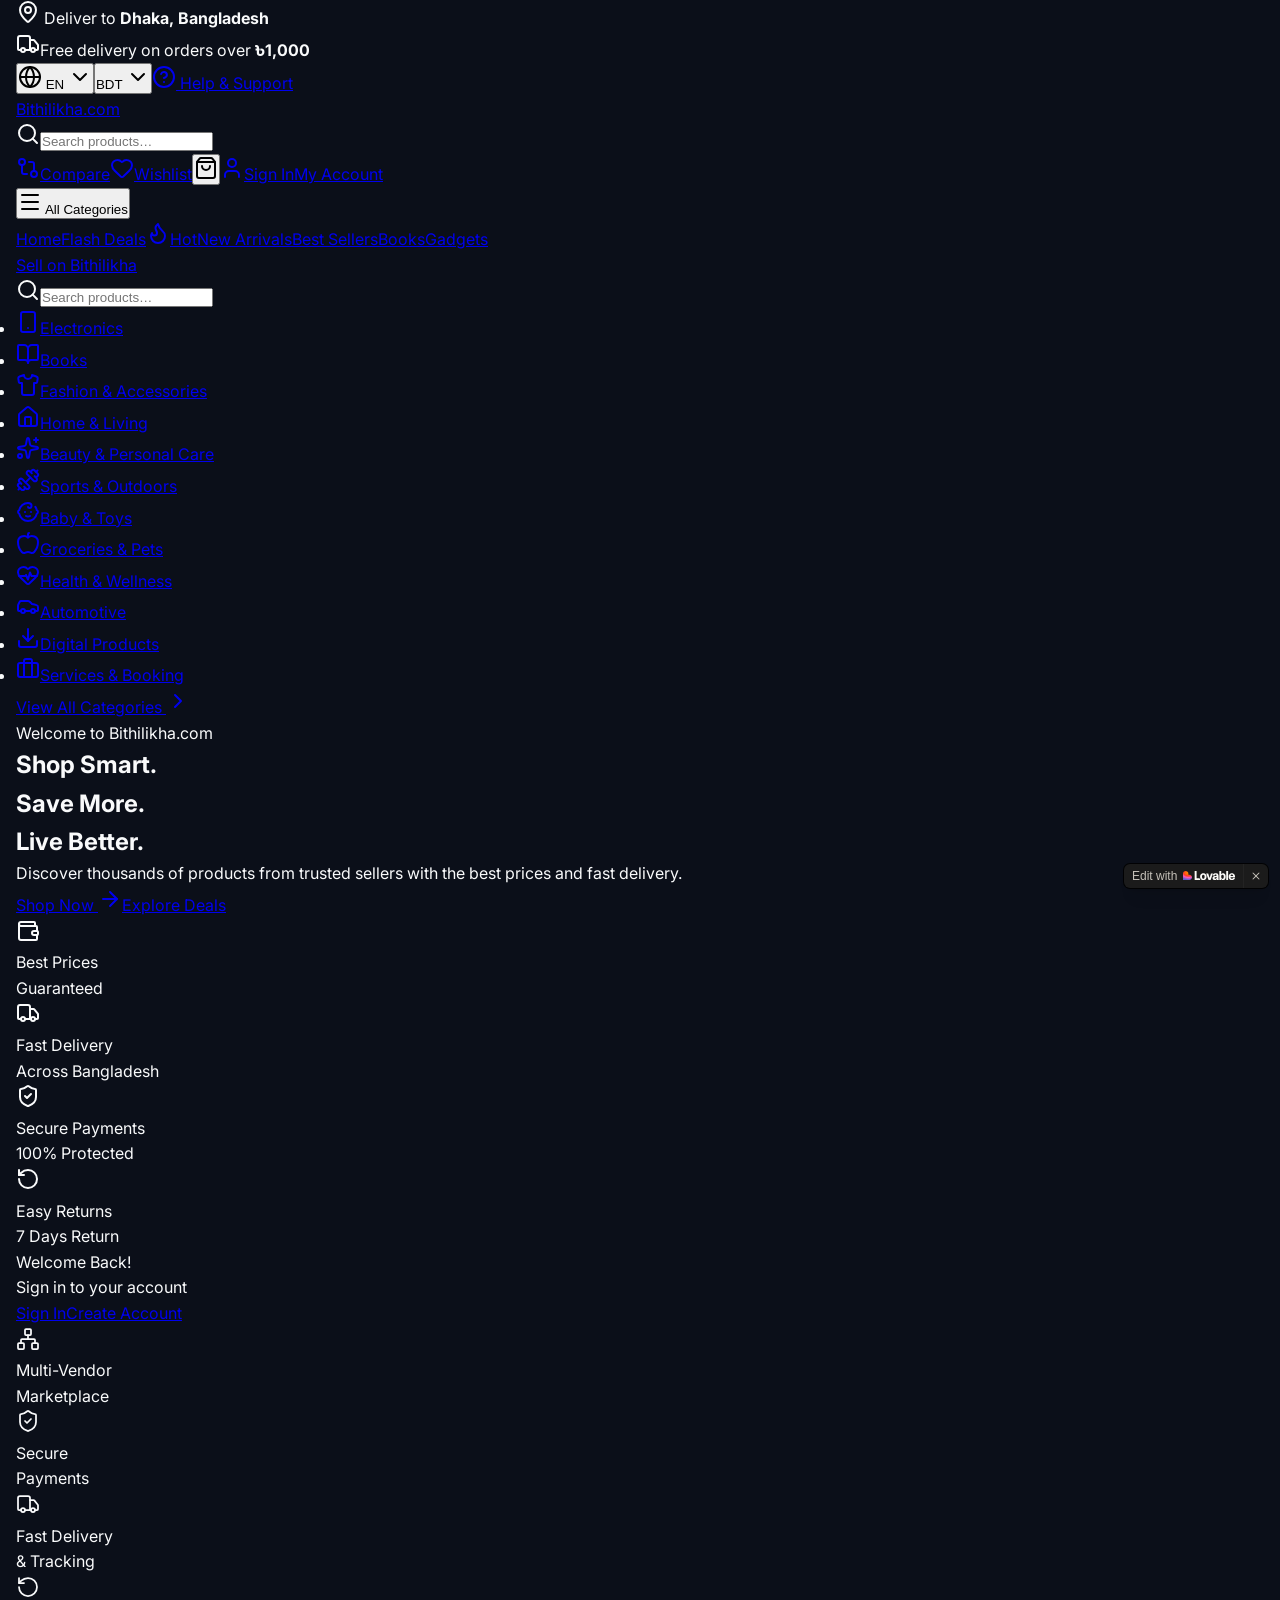
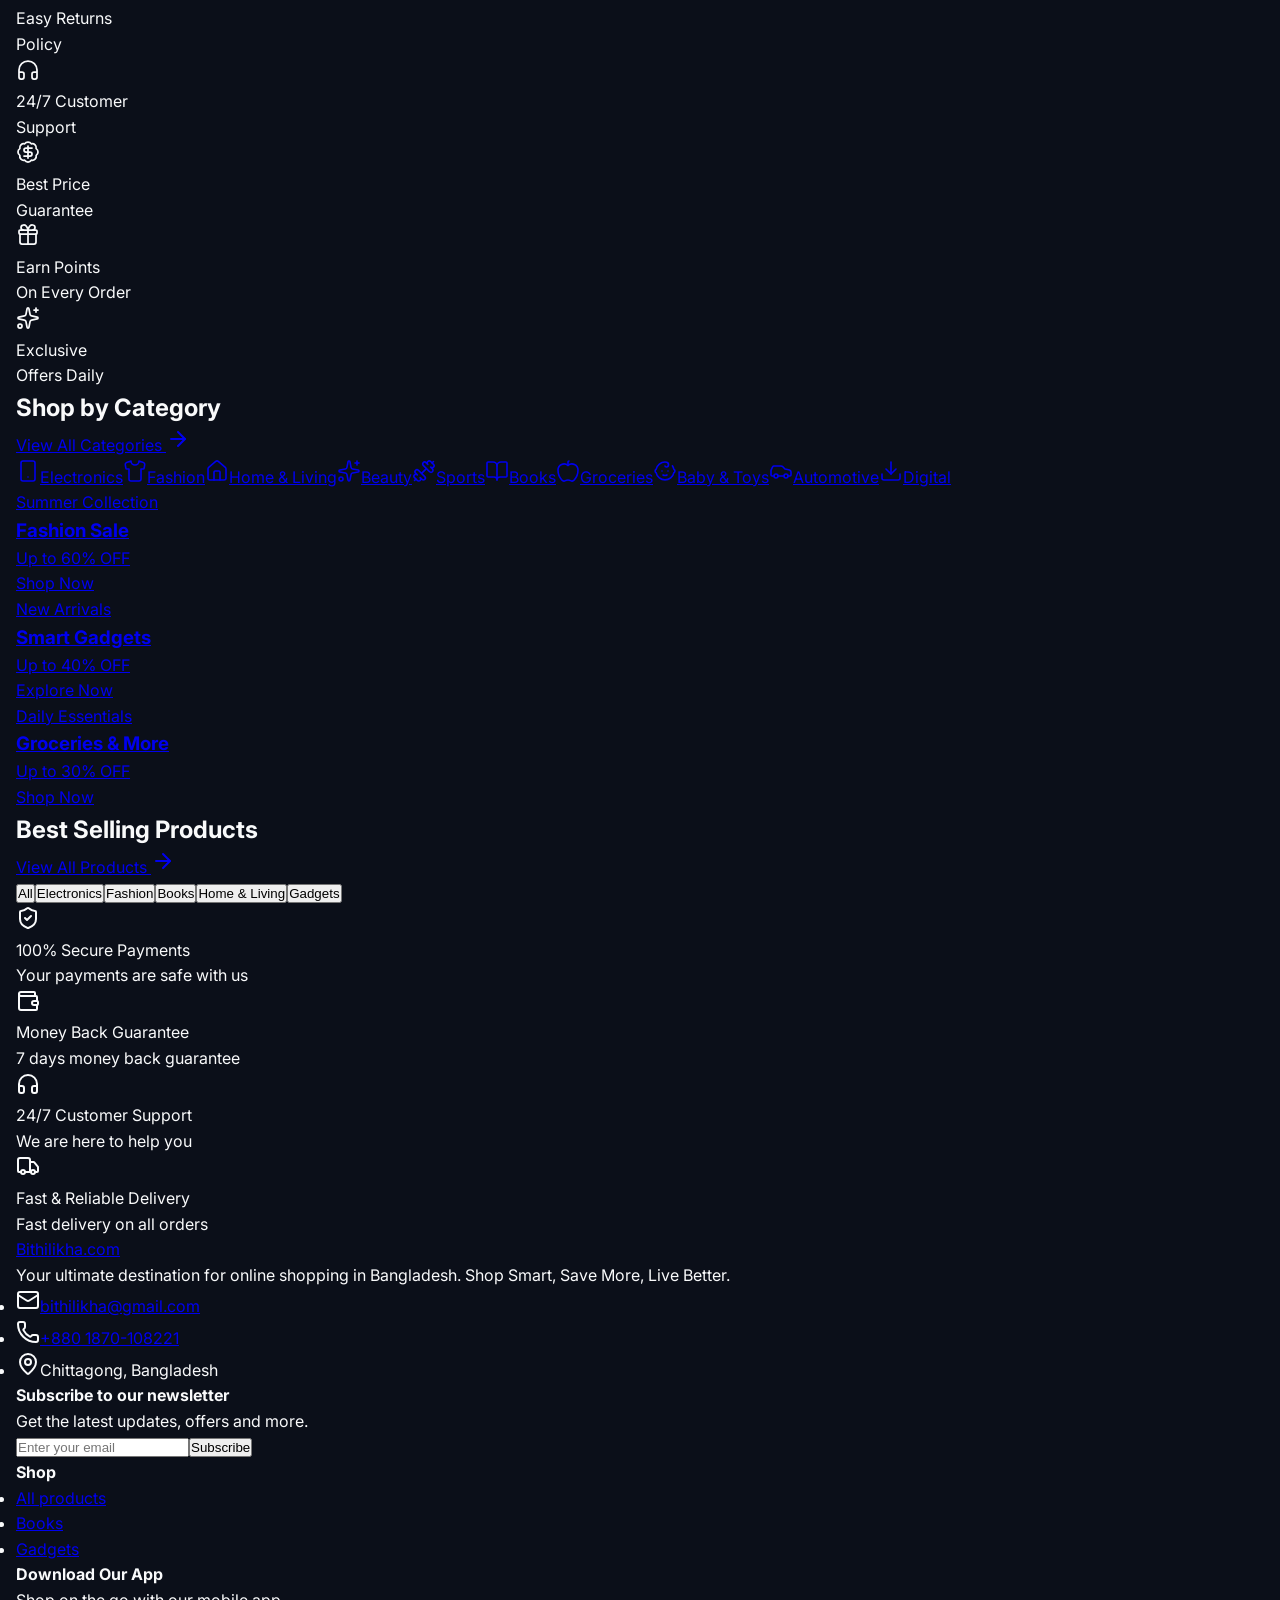
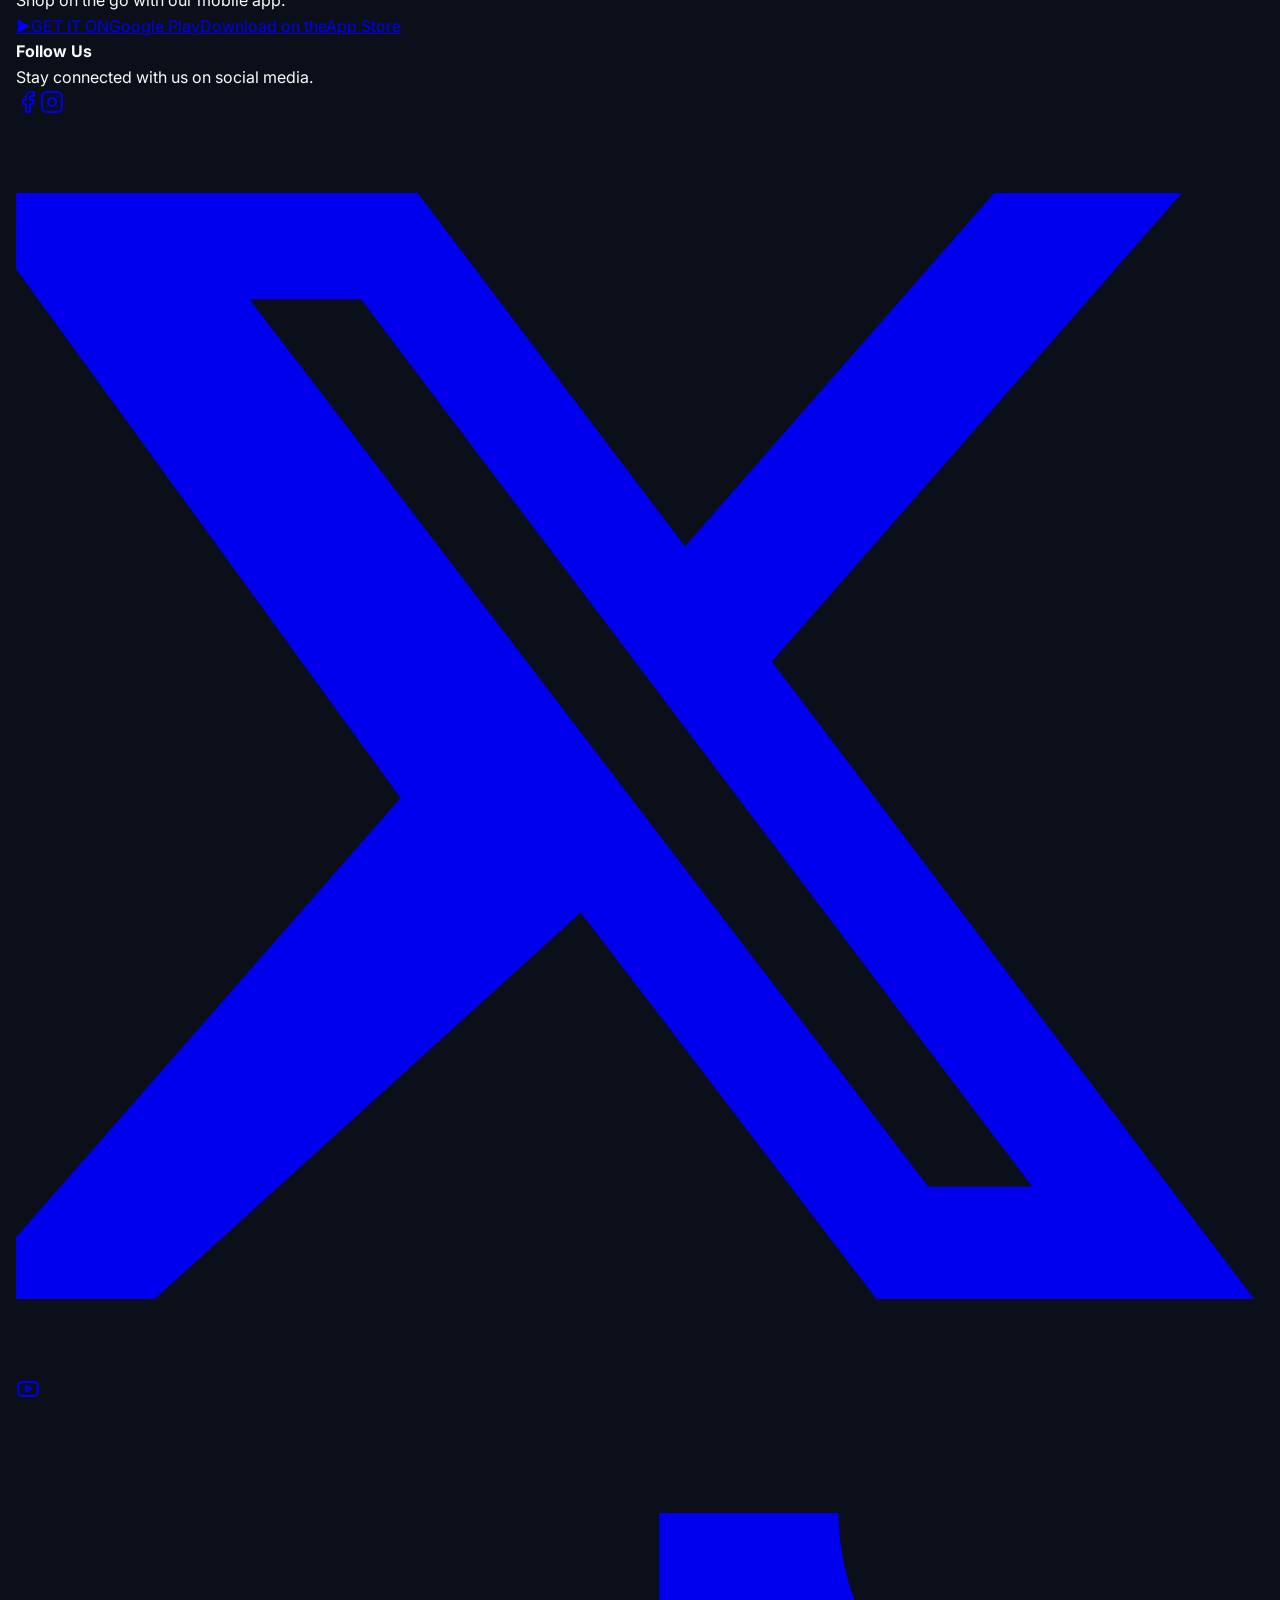
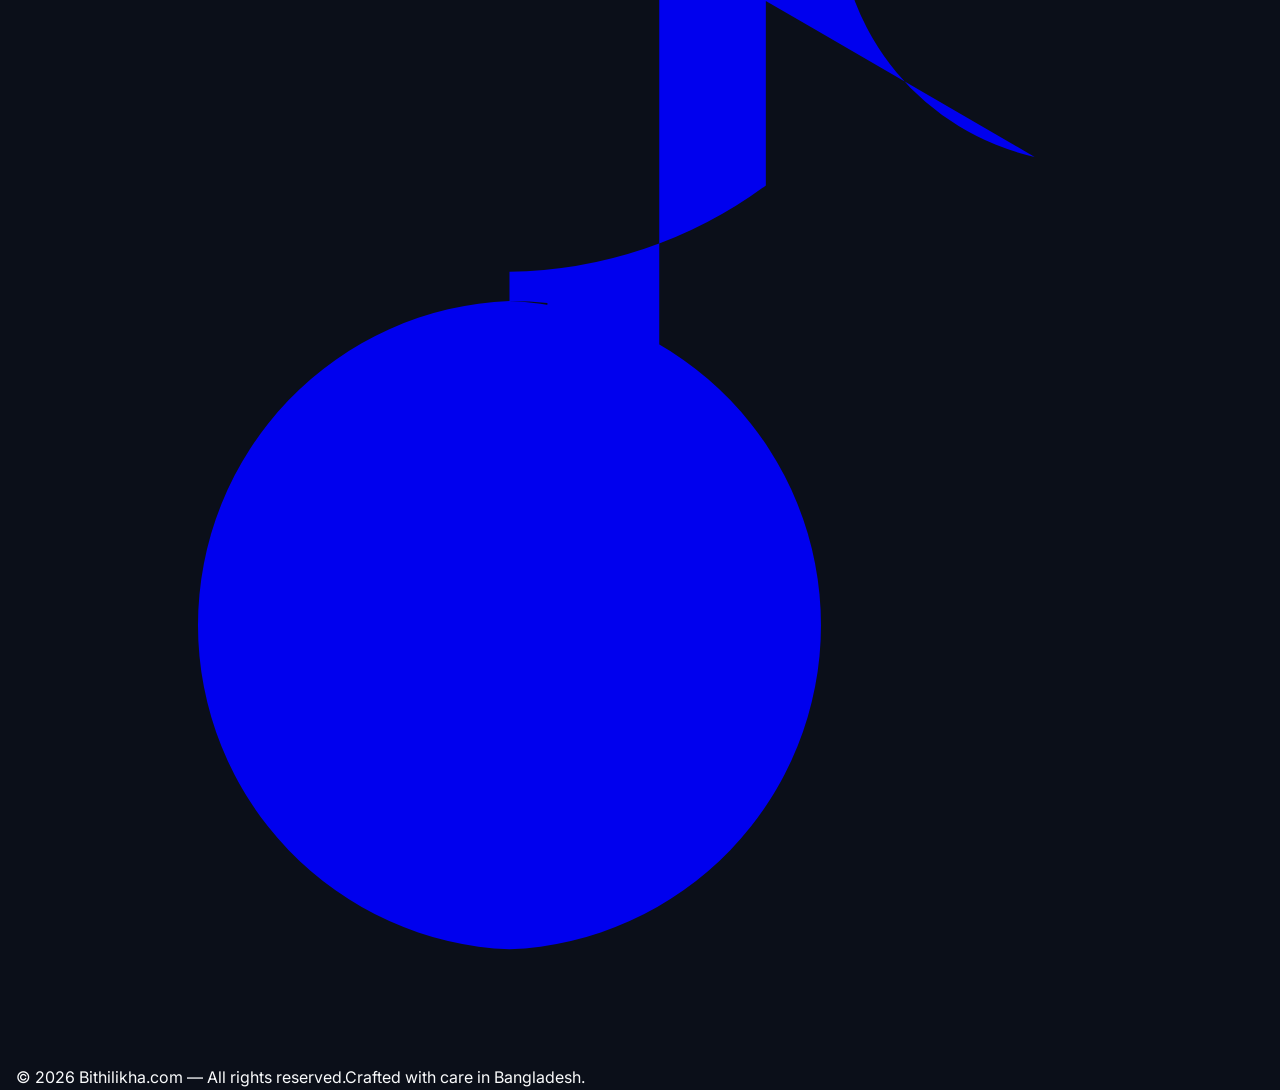
==== commit 4fc298f0: "Update index.html" ====
--- a/index.html
+++ b/index.html
@@ -1,5 +1,5 @@
 
-<!DOCTYPE html><html lang="en"><head><meta charSet="utf-8"/><meta name="viewport" content="width=device-width, initial-scale=1"/><link rel="stylesheet" href="/assets/styles-DBI5Ae6p.css" data-precedence="default"/><link rel="stylesheet" href="https://fonts.googleapis.com/css2?family=DM+Serif+Display:ital@0;1&amp;family=Fira+Sans:wght@300;400;500;600;700&amp;family=Hind+Siliguri:wght@400;500;600;700&amp;display=swap" data-precedence="default"/><title>Bithilikha.com — Premium books &amp; modern gadgets</title><meta name="description" content="Shop curated books and the latest electronic gadgets at Bithilikha.com. Premium quality, minimalist design, fast delivery."/><meta property="og:title" content="Bithilikha.com — Premium books &amp; modern gadgets"/><meta property="og:description" content="Shop curated books and the latest electronic gadgets at Bithilikha.com. Premium quality, minimalist design, fast delivery."/><meta name="twitter:title" content="Bithilikha.com — Premium books &amp; modern gadgets"/><meta name="twitter:description" content="Shop curated books and the latest electronic gadgets at Bithilikha.com. Premium quality, minimalist design, fast delivery."/><meta property="og:image" content="https://pub-bb2e103a32db4e198524a2e9ed8f35b4.r2.dev/32ffbe88-edd2-4467-809a-bdc77a90e7d8/id-preview-7def3c73--c3f8f90f-2ca6-4c7a-ba6f-a769a008d394.lovable.app-1779601705563.png"/><meta name="twitter:image" content="https://pub-bb2e103a32db4e198524a2e9ed8f35b4.r2.dev/32ffbe88-edd2-4467-809a-bdc77a90e7d8/id-preview-7def3c73--c3f8f90f-2ca6-4c7a-ba6f-a769a008d394.lovable.app-1779601705563.png"/><meta name="twitter:card" content="summary_large_image"/><meta property="og:type" content="website"/><link rel="modulepreload" href="/assets/index-Cq1Q5n3D.js"/><link rel="modulepreload" href="/assets/index-B4V3ae5J.js"/><link rel="modulepreload" href="/assets/Footer-nbTFl3SE.js"/><link rel="modulepreload" href="/assets/ProductCard-DPRWfM9C.js"/><link rel="modulepreload" href="/assets/createLucideIcon-C5JrUapj.js"/><link rel="modulepreload" href="/assets/wishlistStore-Si6Kd9Hf.js"/><link rel="modulepreload" href="/assets/truck-NKcjLjv_.js"/><link rel="modulepreload" href="/assets/rotate-ccw-CuQorV_X.js"/><link rel="modulepreload" href="/assets/arrow-right-DeR2xW3R.js"/><link rel="modulepreload" href="/assets/button-Duw_jci8.js"/><link rel="modulepreload" href="/assets/shopping-bag-Dbmw10XU.js"/><link rel="modulepreload" href="/assets/input-C-URVyMo.js"/><link rel="modulepreload" href="/assets/loader-circle-C6asv-GC.js"/><link rel="modulepreload" href="/assets/heart-C-HxvXnT.js"/><link rel="modulepreload" href="/assets/package-B0T5r6rg.js"/><link rel="preconnect" href="https://fonts.googleapis.com"/><link rel="preconnect" href="https://fonts.gstatic.com" crossorigin="anonymous"/>
+<!DOCTYPE html><html lang="en"><head><meta charSet="utf-8"/><meta name="viewport" content="width=device-width, initial-scale=1"/><link rel="stylesheet" href="/assets/styles-DBI5Ae6p.css" data-precedence="default"/><link rel="stylesheet" href="https://fonts.googleapis.com/css2?family=DM+Serif+Display:ital@0;1&amp;family=Fira+Sans:wght@300;400;500;600;700&amp;family=Hind+Siliguri:wght@400;500;600;700&amp;display=swap" data-precedence="default"/><title>Bithilikha.com — Premium books &amp; modern gadgets</title><meta name="description" content="Shop curated books and the latest electronic gadgets at Bithilikha.com. Premium quality, minimalist design, fast delivery."/><meta property="og:title" content="Bithilikha.com — Premium books &amp; modern gadgets"/><meta property="og:description" content="Shop curated books and the latest electronic gadgets at Bithilikha.com. Premium quality, minimalist design, fast delivery."/><meta name="twitter:title" content="Bithilikha.com — Premium books &amp; modern gadgets"/><meta name="twitter:description" content="Shop curated books and the latest electronic gadgets at Bithilikha.com. Premium quality, minimalist design, fast delivery."/><meta property="og:image" content="https://pub-bb2e103a32db4e198524a2e9ed8f35b4.r2.dev/32ffbe88-edd2-4467-809a-bdc77a90e7d8/id-preview-7def3c73--c3f8f90f-2ca6-4c7a-ba6f-a769a008d394.lovable.app-1779601705563.png"/><meta name="twitter:image" content="https://pub-bb2e103a32db4e198524a2e9ed8f35b4.r2.dev/32ffbe88-edd2-4467-809a-bdc77a90e7d8/id-preview-7def3c73--c3f8f90f-2ca6-4c7a-ba6f-a769a008d394.lovable.app-1779601705563.png"/><meta name="twitter:card" content="summary_large_image"/><meta property="og:type" content="website"/><link rel="modulepreload" href="/assets/index-Cq1Q5n3D.js"/><link rel="modulepreload" href="/assets/index-B4V3ae5J.js"/><link rel="modulepreload" href="/assets/Footer-nbTFl3SE.js"/><link rel="modulepreload" href="/assets/ProductCard-DPRWfM9C.js"/><link rel="modulepreload" href="/assets/createLucideIcon-C5JrUapj.js"/><link rel="modulepreload" href="/assets/wishlistStore-Si6Kd9Hf.js"/><link rel="modulepreload" href="/assets/truck-NKcjLjv_.js"/><link rel="modulepreload" href="/assets/rotate-ccw-CuQorV_X.js"/><link rel="modulepreload" href="/assets/arrow-right-DeR2xW3R.js"/><link rel="modulepreload" href="/assets/button-Duw_jci8.js"/><link rel="modulepreload" href="/assets/shopping-bag-Dbmw10XU.js"/><link rel="modulepreload" href="/assets/input-C-URVyMo.js"/><link rel="modulepreload" href="/assets/loader-circle-C6asv-GC.js"/><link rel="modulepreload" href="/assets/heart-C-HxvXnT.js"/><link rel="modulepreload" href="/assets/package-B0T5r6rg.js"/><link rel="preconnect" href="https://fonts.googleapis.com"/><link rel="preconnect" href="https://fonts.gstatic.com" crossorigin="anonymous"/> <link rel="stylesheet" href="style.css">
 <style>
 	@font-face {
 		font-family: 'CameraPlainVariable';
--- a/style.css
+++ b/style.css
@@ -0,0 +1,333 @@
+/* ====== Google Fonts ====== */
+@import url('https://fonts.googleapis.com/css2?family=Inter:wght@400;500;600;700&family=Hind+Siliguri:wght@400;500;600&display=swap');
+
+/* ====== Variables ====== */
+:root {
+  --bg-dark: #0B0F19;
+  --bg-light: #FFFFFF;
+  --bg-gradient: linear-gradient(135deg, #131B2E 0%, #0B0F19 100%);
+  --primary: #3B82F6; /* Firebase Blue */
+  --accent: #F59E0B;  /* Firebase Amber */
+  --success: #10B981;
+  --text-dark: #1F2937;
+  --text-light: #F9FAFB;
+  --text-muted: #9CA3AF;
+  --card-bg: rgba(255, 255, 255, 0.04);
+  --border: rgba(255, 255, 255, 0.08);
+  --shadow: 0 8px 32px rgba(0, 0, 0, 0.2);
+  --font-en: 'Inter', sans-serif;
+  --font-bn: 'Hind Siliguri', sans-serif;
+}
+
+/* ====== Base ====== */
+* {
+  margin: 0;
+  padding: 0;
+  box-sizing: border-box;
+}
+
+body {
+  background: var(--bg-dark);
+  color: var(--text-light);
+  font-family: var(--font-en), var(--font-bn);
+  line-height: 1.6;
+}
+
+.container {
+  max-width: 1280px;
+  margin: 0 auto;
+  padding: 0 1rem;
+}
+
+/* ====== Top Bar ====== */
+.top-bar {
+  background: #000;
+  color: var(--text-muted);
+  font-size: 0.85rem;
+  padding: 0.5rem 0;
+  border-bottom: 1px solid var(--border);
+}
+.top-bar .container {
+  display: flex;
+  justify-content: space-between;
+  align-items: center;
+}
+
+/* ====== Header ====== */
+.header {
+  background: rgba(11, 15, 25, 0.8);
+  backdrop-filter: blur(12px);
+  border-bottom: 1px solid var(--border);
+  position: sticky;
+  top: 0;
+  z-index: 100;
+  padding: 1rem 0;
+}
+.header-main {
+  display: flex;
+  align-items: center;
+  gap: 2rem;
+}
+.logo {
+  font-size: 1.8rem;
+  font-weight: 700;
+  background: linear-gradient(90deg, var(--primary), var(--accent));
+  -webkit-background-clip: text;
+  -webkit-text-fill-color: transparent;
+}
+.search-bar {
+  flex: 1;
+  position: relative;
+}
+.search-bar input {
+  width: 100%;
+  padding: 0.75rem 1rem;
+  background: var(--card-bg);
+  border: 1px solid var(--border);
+  border-radius: 8px;
+  color: var(--text-light);
+}
+.header-icons {
+  display: flex;
+  gap: 1.5rem;
+}
+.header-icons a {
+  color: var(--text-muted);
+  text-decoration: none;
+}
+.header-icons a:hover {
+  color: var(--primary);
+}
+
+/* ====== Navigation ====== */
+.main-nav {
+  background: var(--card-bg);
+  border-bottom: 1px solid var(--border);
+}
+.nav-links {
+  display: flex;
+  gap: 2rem;
+  padding: 0.75rem 0;
+  overflow-x: auto;
+}
+.nav-links a {
+  color: var(--text-muted);
+  text-decoration: none;
+  font-weight: 500;
+  white-space: nowrap;
+  transition: color 0.3s;
+}
+.nav-links a:hover, .nav-links a.active {
+  color: var(--primary);
+}
+
+/* ====== Hero Section ====== */
+.hero {
+  padding: 5rem 0;
+  text-align: center;
+  background: radial-gradient(circle at 20% 50%, rgba(59, 130, 246, 0.15) 0%, transparent 50%);
+}
+.hero h1 {
+  font-size: 3.2rem;
+  font-weight: 700;
+  margin-bottom: 1rem;
+  line-height: 1.2;
+}
+.hero p {
+  font-size: 1.2rem;
+  color: var(--text-muted);
+  max-width: 600px;
+  margin: 0 auto 2rem;
+}
+
+/* ====== Buttons ====== */
+.btn {
+  padding: 0.8rem 1.8rem;
+  border-radius: 8px;
+  font-weight: 600;
+  cursor: pointer;
+  transition: all 0.3s;
+  border: none;
+  text-decoration: none;
+  display: inline-block;
+}
+.btn-primary {
+  background: var(--primary);
+  color: #fff;
+  box-shadow: 0 4px 20px rgba(59, 130, 246, 0.3);
+}
+.btn-primary:hover {
+  transform: translateY(-2px);
+  box-shadow: 0 6px 25px rgba(59, 130, 246, 0.5);
+}
+.btn-outline {
+  background: transparent;
+  color: var(--text-light);
+  border: 1px solid var(--border);
+  margin-left: 1rem;
+}
+.btn-outline:hover {
+  background: var(--card-bg);
+}
+
+/* ====== Features Bar ====== */
+.features-bar {
+  display: grid;
+  grid-template-columns: repeat(auto-fit, minmax(150px, 1fr));
+  gap: 1.5rem;
+  padding: 3rem 0;
+  text-align: center;
+}
+.feature-item {
+  background: var(--card-bg);
+  border: 1px solid var(--border);
+  border-radius: 12px;
+  padding: 1.5rem 1rem;
+}
+.feature-item h4 {
+  font-size: 0.9rem;
+  margin-top: 0.5rem;
+  color: var(--text-muted);
+}
+
+/* ====== Category Grid ====== */
+.section-title {
+  font-size: 1.8rem;
+  font-weight: 700;
+  margin: 3rem 0 1.5rem;
+  display: flex;
+  justify-content: space-between;
+  align-items: center;
+}
+.category-grid {
+  display: grid;
+  grid-template-columns: repeat(auto-fill, minmax(120px, 1fr));
+  gap: 1rem;
+}
+.category-card {
+  background: var(--card-bg);
+  border: 1px solid var(--border);
+  border-radius: 12px;
+  padding: 1.5rem 1rem;
+  text-align: center;
+  transition: all 0.3s;
+}
+.category-card:hover {
+  border-color: var(--primary);
+  transform: translateY(-4px);
+}
+
+/* ====== Promo Banners ====== */
+.promo-grid {
+  display: grid;
+  grid-template-columns: repeat(auto-fit, minmax(300px, 1fr));
+  gap: 1.5rem;
+  margin: 3rem 0;
+}
+.promo-card {
+  background: linear-gradient(135deg, var(--primary) 0%, #1E40AF 100%);
+  border-radius: 16px;
+  padding: 2.5rem;
+  color: #fff;
+}
+.promo-card h3 {
+  font-size: 1.5rem;
+  margin-bottom: 0.5rem;
+}
+.promo-card:nth-child(2) {
+  background: linear-gradient(135deg, var(--accent) 0%, #B45309 100%);
+}
+
+/* ====== Product Grid ====== */
+.product-tabs {
+  display: flex;
+  gap: 1rem;
+  margin-bottom: 1.5rem;
+  border-bottom: 1px solid var(--border);
+}
+.product-tabs button {
+  background: none;
+  border: none;
+  color: var(--text-muted);
+  padding: 0.75rem 0;
+  font-weight: 600;
+  cursor: pointer;
+  border-bottom: 2px solid transparent;
+}
+.product-tabs button.active {
+  color: var(--primary);
+  border-bottom-color: var(--primary);
+}
+.product-grid {
+  display: grid;
+  grid-template-columns: repeat(auto-fill, minmax(220px, 1fr));
+  gap: 1.5rem;
+}
+.product-card {
+  background: var(--card-bg);
+  border: 1px solid var(--border);
+  border-radius: 12px;
+  overflow: hidden;
+  transition: all 0.3s;
+}
+.product-card:hover {
+  transform: translateY(-6px);
+  box-shadow: var(--shadow);
+}
+
+/* ====== Footer ====== */
+.footer {
+  background: #000;
+  margin-top: 5rem;
+  padding: 4rem 0 2rem;
+  border-top: 1px solid var(--border);
+}
+.footer-grid {
+  display: grid;
+  grid-template-columns: 2fr 1fr 1fr 1fr;
+  gap: 3rem;
+  margin-bottom: 3rem;
+}
+.footer h4 {
+  font-size: 1.1rem;
+  margin-bottom: 1rem;
+}
+.footer a {
+  color: var(--text-muted);
+  text-decoration: none;
+  display: block;
+  margin-bottom: 0.5rem;
+}
+.footer a:hover {
+  color: var(--primary);
+}
+.newsletter input {
+  width: 100%;
+  padding: 0.75rem;
+  background: var(--card-bg);
+  border: 1px solid var(--border);
+  border-radius: 8px;
+  color: var(--text-light);
+  margin: 1rem 0;
+}
+.copyright {
+  text-align: center;
+  padding-top: 2rem;
+  border-top: 1px solid var(--border);
+  color: var(--text-muted);
+  font-size: 0.9rem;
+}
+
+/* ====== Responsive ====== */
+@media (max-width: 992px) {
+  .footer-grid {
+    grid-template-columns: 1fr 1fr;
+  }
+}
+@media (max-width: 768px) {
+  .hero h1 { font-size: 2.2rem; }
+  .header-main { flex-wrap: wrap; }
+  .search-bar { order: 3; width: 100%; }
+  .footer-grid { grid-template-columns: 1fr; }
+  .btn-outline { margin-left: 0; margin-top: 1rem; }
+}
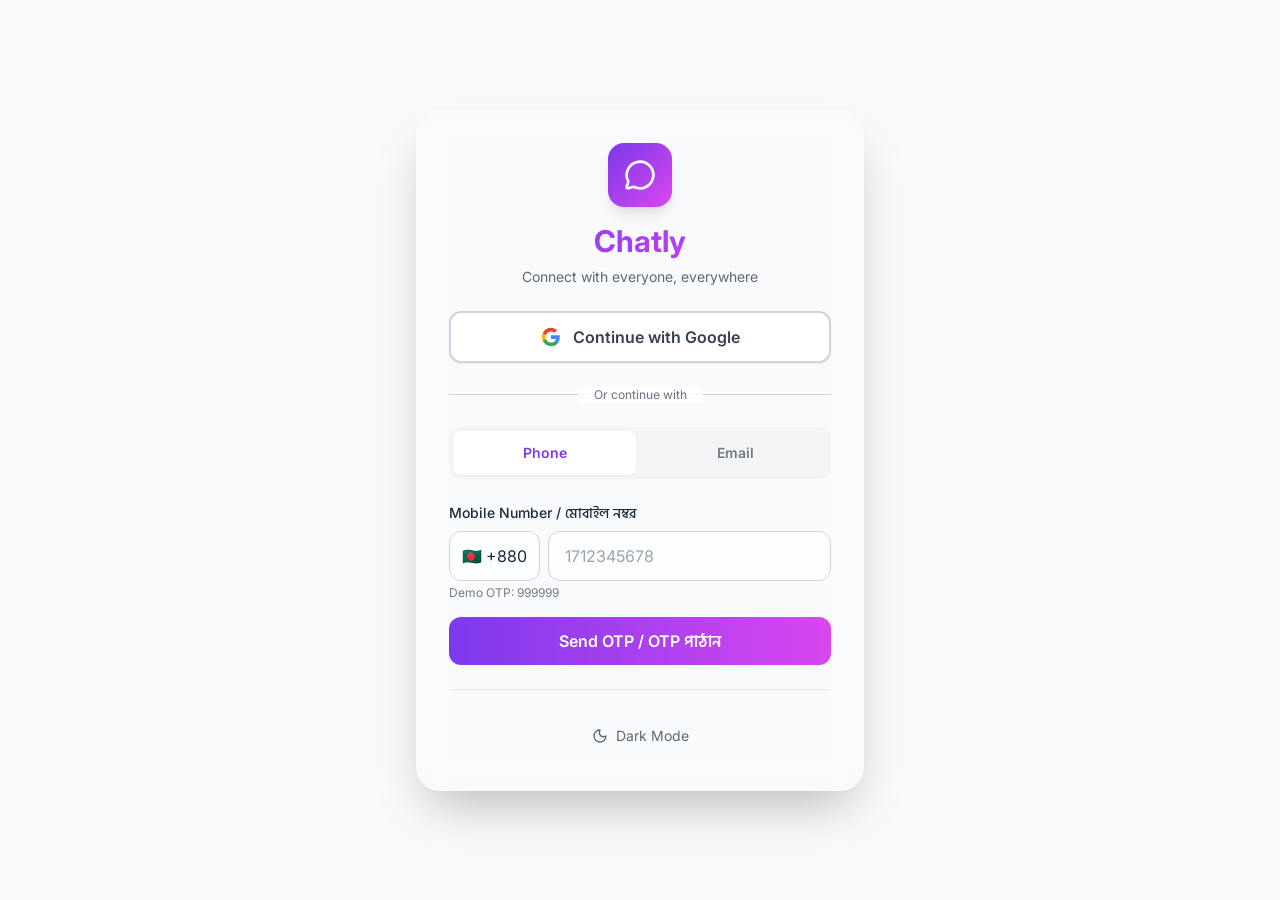
==== commit b29529e9: "Rename artifact_web_artifact_1_ce76fa3ba768.html to index.html" ====
--- a/index.html
+++ b/index.html
@@ -1,242 +1,3049 @@
-
-<!DOCTYPE html><html lang="en"><head><meta charSet="utf-8"/><meta name="viewport" content="width=device-width, initial-scale=1"/><link rel="stylesheet" href="/assets/styles-DBI5Ae6p.css" data-precedence="default"/><link rel="stylesheet" href="https://fonts.googleapis.com/css2?family=DM+Serif+Display:ital@0;1&amp;family=Fira+Sans:wght@300;400;500;600;700&amp;family=Hind+Siliguri:wght@400;500;600;700&amp;display=swap" data-precedence="default"/><title>Bithilikha.com — Premium books &amp; modern gadgets</title><meta name="description" content="Shop curated books and the latest electronic gadgets at Bithilikha.com. Premium quality, minimalist design, fast delivery."/><meta property="og:title" content="Bithilikha.com — Premium books &amp; modern gadgets"/><meta property="og:description" content="Shop curated books and the latest electronic gadgets at Bithilikha.com. Premium quality, minimalist design, fast delivery."/><meta name="twitter:title" content="Bithilikha.com — Premium books &amp; modern gadgets"/><meta name="twitter:description" content="Shop curated books and the latest electronic gadgets at Bithilikha.com. Premium quality, minimalist design, fast delivery."/><meta property="og:image" content="https://pub-bb2e103a32db4e198524a2e9ed8f35b4.r2.dev/32ffbe88-edd2-4467-809a-bdc77a90e7d8/id-preview-7def3c73--c3f8f90f-2ca6-4c7a-ba6f-a769a008d394.lovable.app-1779601705563.png"/><meta name="twitter:image" content="https://pub-bb2e103a32db4e198524a2e9ed8f35b4.r2.dev/32ffbe88-edd2-4467-809a-bdc77a90e7d8/id-preview-7def3c73--c3f8f90f-2ca6-4c7a-ba6f-a769a008d394.lovable.app-1779601705563.png"/><meta name="twitter:card" content="summary_large_image"/><meta property="og:type" content="website"/><link rel="modulepreload" href="/assets/index-Cq1Q5n3D.js"/><link rel="modulepreload" href="/assets/index-B4V3ae5J.js"/><link rel="modulepreload" href="/assets/Footer-nbTFl3SE.js"/><link rel="modulepreload" href="/assets/ProductCard-DPRWfM9C.js"/><link rel="modulepreload" href="/assets/createLucideIcon-C5JrUapj.js"/><link rel="modulepreload" href="/assets/wishlistStore-Si6Kd9Hf.js"/><link rel="modulepreload" href="/assets/truck-NKcjLjv_.js"/><link rel="modulepreload" href="/assets/rotate-ccw-CuQorV_X.js"/><link rel="modulepreload" href="/assets/arrow-right-DeR2xW3R.js"/><link rel="modulepreload" href="/assets/button-Duw_jci8.js"/><link rel="modulepreload" href="/assets/shopping-bag-Dbmw10XU.js"/><link rel="modulepreload" href="/assets/input-C-URVyMo.js"/><link rel="modulepreload" href="/assets/loader-circle-C6asv-GC.js"/><link rel="modulepreload" href="/assets/heart-C-HxvXnT.js"/><link rel="modulepreload" href="/assets/package-B0T5r6rg.js"/><link rel="preconnect" href="https://fonts.googleapis.com"/><link rel="preconnect" href="https://fonts.gstatic.com" crossorigin="anonymous"/> <link rel="stylesheet" href="style.css">
+<html lang="en"><head>
+<!-- Playables SDK -->
+<script>// Playables SDK v1.0.0
+// Game lifecycle bridge: rAF-based game-ready detection + event communication
+(function() {
+  'use strict';
+
+  // Idempotency: skip if already initialized (e.g., server-side injection
+  // followed by client-side inject-javascript via the Bloks webview component).
+  if (window.playablesSDK) return;
+
+  var HANDLER_NAME = 'playablesGameEventHandler';
+  var ANDROID_BRIDGE_NAME = '_MetaPlayablesBridge';
+  var RAF_FRAME_THRESHOLD = 3;
+
+  var gameReadySent = false;
+  var firstInteractionSent = false;
+  var errorSent = false;
+  var frameCount = 0;
+  var originalRAF = window.requestAnimationFrame;
+
+  // --- Transport Layer ---
+
+  function hasIOSBridge() {
+    return !!(window.webkit &&
+              window.webkit.messageHandlers &&
+              window.webkit.messageHandlers[HANDLER_NAME]);
+  }
+
+  function hasAndroidBridge() {
+    return !!(window[ANDROID_BRIDGE_NAME] &&
+              typeof window[ANDROID_BRIDGE_NAME].postEvent === 'function');
+  }
+
+  function isInIframe() {
+    return !!(window.parent && window.parent !== window);
+  }
+
+  function sendEvent(eventName, payload) {
+    var message = {
+      type: eventName,
+      payload: payload || {},
+      timestamp: Date.now()
+    };
+
+    if (hasIOSBridge()) {
+      try {
+        window.webkit.messageHandlers[HANDLER_NAME].postMessage(message);
+      } catch (e) { /* ignore */ }
+      return;
+    }
+
+    if (hasAndroidBridge()) {
+    try {
+      var p = payload || {};
+      p.__secureToken = window.__fbAndroidBridgeAuthToken || '';
+      p.timestamp = message.timestamp;
+      window[ANDROID_BRIDGE_NAME].postEvent(
+        eventName,
+        JSON.stringify(p)
+      );
+    } catch (e) { /* ignore */ }
+    return;
+  }
+
+    if (isInIframe()) {
+      try {
+        window.parent.postMessage(message, '*');
+      } catch (e) { /* ignore */ }
+      return;
+    }
+  }
+
+  // --- rAF Game-Ready Detection ---
+
+  function onFrame() {
+    if (gameReadySent) return;
+
+    frameCount++;
+    if (frameCount >= RAF_FRAME_THRESHOLD) {
+      gameReadySent = true;
+      sendEvent('game_ready', {
+        frame_count: frameCount,
+        detected_at: Date.now()
+      });
+      return;
+    }
+
+    originalRAF.call(window, onFrame);
+  }
+
+  if (originalRAF) {
+    window.requestAnimationFrame = function(callback) {
+      if (!gameReadySent) {
+        return originalRAF.call(window, function(timestamp) {
+          frameCount++;
+          if (frameCount >= RAF_FRAME_THRESHOLD && !gameReadySent) {
+            gameReadySent = true;
+            sendEvent('game_ready', {
+              frame_count: frameCount,
+              detected_at: Date.now()
+            });
+          }
+          callback(timestamp);
+        });
+      }
+      return originalRAF.call(window, callback);
+    };
+  }
+
+  // --- First User Interaction Detection ---
+
+  function setupFirstInteractionDetection() {
+    var events = ['touchstart', 'mousedown', 'keydown'];
+
+    function onFirstInteraction() {
+      if (firstInteractionSent) return;
+      firstInteractionSent = true;
+      sendEvent('user_interaction_start', null);
+
+      for (var i = 0; i < events.length; i++) {
+        document.removeEventListener(events[i], onFirstInteraction, true);
+      }
+    }
+
+    for (var i = 0; i < events.length; i++) {
+      document.addEventListener(events[i], onFirstInteraction, true);
+    }
+  }
+
+  if (document.readyState === 'loading') {
+    document.addEventListener('DOMContentLoaded', setupFirstInteractionDetection);
+  } else {
+    setupFirstInteractionDetection();
+  }
+
+  // --- Auto Error Capture ---
+
+  window.addEventListener('error', function(event) {
+    if (errorSent) return;
+    errorSent = true;
+    sendEvent('error', {
+      message: event.message || 'Unknown error',
+      source: event.filename || '',
+      lineno: event.lineno || 0,
+      colno: event.colno || 0,
+      auto_captured: true
+    });
+  });
+
+  window.addEventListener('unhandledrejection', function(event) {
+    if (errorSent) return;
+    errorSent = true;
+    var reason = event.reason;
+    sendEvent('error', {
+      message: (reason instanceof Error) ? reason.message : String(reason),
+      type: 'unhandled_promise_rejection',
+      auto_captured: true
+    });
+  });
+
+  // --- Public API ---
+
+  window.playablesSDK = {
+    complete: function(score) {
+      sendEvent('game_ended', {
+        score: score,
+        completed: true
+      });
+    },
+
+    error: function(message) {
+      if (errorSent) return;
+      errorSent = true;
+      sendEvent('error', {
+        message: message || 'Unknown error',
+        auto_captured: false
+      });
+    },
+
+    sendEvent: function(eventName, payload) {
+      if (!eventName || typeof eventName !== 'string') return;
+      sendEvent(eventName, payload);
+    }
+  };
+
+  // Kick off rAF detection in case no game code calls rAF immediately
+  if (originalRAF) {
+    originalRAF.call(window, onFrame);
+  }
+})();</script>
+<!-- PLAYABLE_TOUCH_PATCH_V1 --><script>
+(function() {
+  if (window.__playableTouchPatchInstalled) return;
+  window.__playableTouchPatchInstalled = true;
+  var origAdd = EventTarget.prototype.addEventListener;
+  var blockedTypes = { touchstart: 1, touchmove: 1, wheel: 1 };
+  EventTarget.prototype.addEventListener = function(type, listener, options) {
+    if (blockedTypes[type]) {
+      if (options === undefined || options === null) {
+        options = { passive: true };
+      } else if (typeof options === 'boolean') {
+        options = { capture: options, passive: true };
+      } else {
+        options = Object.assign({}, options, { passive: true });
+      }
+    }
+    return origAdd.call(this, type, listener, options);
+  };
+})();
+</script><script>window.Intl=window.Intl||{};Intl.t=function(s){return(Intl._locale&&Intl._locale[s])||s;};</script>
+<meta charset="UTF-8">
+<meta name="viewport" content="width=device-width, initial-scale=1.0, maximum-scale=5.0, user-scalable=yes, viewport-fit=cover">
+<title>Chatly - Social Messenger</title>
+<script src="https://cdn.tailwindcss.com"></script>
+<script src="https://unpkg.com/lucide@latest/dist/umd/lucide.js"></script>
+<script src="https://cdn.jsdelivr.net/npm/qrcode@1.5.3/build/qrcode.min.js"></script>
+<script src="https://accounts.google.com/gsi/client" async="" defer=""></script>
 <style>
-	@font-face {
-		font-family: 'CameraPlainVariable';
-		src: url('https://cdn.gpteng.co/mcp-widgets/v1/fonts/CameraPlainVariable.woff2') format('woff2');
-		font-weight: 100 900;
-		font-style: normal;
-		font-display: swap;
-	}
-
-	#lovable-badge {
-		--badge-bg: #1b1b1b;
-		--badge-text: #c5c1b9;
-		--badge-text-hover: #dcdad5;
-		--badge-radius: 6px;
-		--badge-padding: 8px;
-		--badge-gap: 6px;
-		--badge-shadow: 
-			0 0 0 1px rgba(0, 0, 0, 0.88),
-			0 1px 0 0 rgba(0, 0, 0, 0.04),
-			0 2px 2px -1px rgba(0, 0, 0, 0.08),
-			0 4px 4px -2px rgba(0, 0, 0, 0.08),
-			0 8px 8px -4px rgba(0, 0, 0, 0.08),
-			0 16px 16px -8px rgba(0, 0, 0, 0.08);
-		--badge-transition-duration: 0.2s;
-		--badge-transition-easing: cubic-bezier(0.16, 1, 0.32, 1);
-		--focus-color: #575ECF;
-		--focus-offset: 2px;
-		--focus-width: 2px;
-		
-		position: fixed;
-		bottom: 12px;
-		right: 12px;
-		height: 24px;
-		display: flex;
-		align-items: center;
-		z-index: 1000000;
-		background-color: var(--badge-bg) !important;
-		color: var(--badge-text) !important;
-		border-radius: var(--badge-radius);
-		box-shadow: var(--badge-shadow) !important;
-		font-size: 12px;
-		font-family: CameraPlainVariable, "CameraPlainVariable Fallback", -apple-system, BlinkMacSystemFont, 'Segoe UI', Roboto, sans-serif;
-		font-weight: 400 !important;
-		text-transform: none !important;
-		font-feature-settings: normal !important;
-		transform: translateZ(0);
-		will-change: transform, opacity;
-	}
-
-	#lovable-badge-cta {
-		display: flex;
-		align-items: center;
-		gap: var(--badge-gap);
-		padding: 0 var(--badge-padding);
-		height: 100%;
-		color: inherit;
-		text-decoration: none;
-		white-space: nowrap;
-		border-radius: var(--badge-radius) 0 0 var(--badge-radius);
-		transition: 
-			background-color var(--badge-transition-duration) ease,
-			color var(--badge-transition-duration) ease,
-			transform 0.1s ease;
-	}
-
-	#lovable-badge-cta:hover {
-		background: rgba(255, 255, 255, 0.04);
-		color: var(--badge-text-hover);
-	}
-
-	#lovable-badge-cta:active {
-		transform: scale(0.98);
-	}
-
-	#lovable-badge-cta:focus {
-		outline: none;
-	}
-
-	#lovable-badge-cta:focus-visible {
-		outline: var(--focus-width) solid var(--focus-color);
-		outline-offset: var(--focus-offset);
-		z-index: 1;
-	}
-
-	#lovable-badge-text {
-		line-height: 1;
-	}
-
-	#lovable-badge-divider {
-		width: 1px;
-		height: 24px;
-		background-color: rgba(255, 255, 255, 0.04);
-		flex-shrink: 0;
-	}
-
-	#lovable-badge-close {
-		width: 24px;
-		height: 24px;
-		min-width: 24px;
-		min-height: 24px;
-		cursor: pointer;
-		background: none;
-		border: none;
-		padding: 0;
-		display: flex;
-		align-items: center;
-		justify-content: center;
-		border-radius: 0 var(--badge-radius) var(--badge-radius) 0;
-		flex-shrink: 0;
-		transition: 
-			background-color var(--badge-transition-duration) ease,
-			transform 0.1s ease;
-	}
-
-	#lovable-badge-close:hover {
-		background: rgba(255, 255, 255, 0.04);
-	}
-
-	#lovable-badge-close:active {
-		transform: scale(0.92);
-	}
-
-	#lovable-badge-close:focus {
-		outline: none;
-	}
-
-	#lovable-badge-close:focus-visible {
-		outline: var(--focus-width) solid var(--focus-color);
-		outline-offset: calc(var(--focus-offset) * -1);
-		z-index: 1;
-	}
-
-	#lovable-badge-close svg path {
-		fill: var(--badge-text);
-		transition: fill var(--badge-transition-duration) ease;
-	}
-
-	#lovable-badge-close:hover svg path {
-		fill: var(--badge-text-hover);
-	}
-
-	@media (prefers-reduced-motion: reduce) {
-		#lovable-badge-cta,
-		#lovable-badge-close,
-		#lovable-badge-close svg path {
-			transition: none;
-		}
-		
-		#lovable-badge-cta:active,
-		#lovable-badge-close:active {
-			transform: none;
-		}
-	}
-
-	@media (prefers-contrast: high) {
-		#lovable-badge {
-			--badge-bg: #000;
-			--badge-text: #fff;
-			--badge-text-hover: #fff;
-			border: 2px solid currentColor;
-		}
-		
-		#lovable-badge-cta:focus-visible,
-		#lovable-badge-close:focus-visible {
-			outline-width: 3px;
-		}
-	}
+@import url('https://fonts.googleapis.com/css2?family=Inter:wght@300;400;500;600;700&family=Hind+Siliguri:wght@300;400;500;600;700&display=swap');
+:root {
+  --primary: #6d28d9;
+  --primary-light: #8b5cf6;
+  --primary-dark: #5b21b6;
+  --bg-light: #f8fafc;
+  --bg-dark: #0f172a;
+  --card-dark: #1e293b;
+  --text-light: #1e293b;
+  --text-dark: #f1f5f9;
+}
+* { 
+  font-family: 'Inter', 'Hind Siliguri', sans-serif;
+  -webkit-tap-highlight-color: transparent;
+}
+body { 
+  transition: background-color 0.3s ease, color 0.3s ease;
+  -webkit-font-smoothing: antialiased;
+  -moz-osx-font-smoothing: grayscale;
+}
+.dark { background-color: var(--bg-dark); color: var(--text-dark); }
+.light { background-color: var(--bg-light); color: var(--text-light); }
+.glass {
+  backdrop-filter: blur(12px);
+  -webkit-backdrop-filter: blur(12px);
+  background: rgba(255, 255, 255, 0.1);
+  border: 1px solid rgba(255, 255, 255, 0.2);
+}
+.dark .glass {
+  background: rgba(30, 41, 59, 0.6);
+  border: 1px solid rgba(255, 255, 255, 0.1);
+}
+.scrollbar-hide::-webkit-scrollbar { display: none; }
+.scrollbar-hide { -ms-overflow-style: none; scrollbar-width: none; }
+.chat-bubble {
+  max-width: 75%;
+  animation: slideIn 0.3s ease-out;
+}
+@keyframes slideIn {
+  from { opacity: 0; transform: translateY(10px); }
+  to { opacity: 1; transform: translateY(0); }
+}
+@keyframes pulse-ring {
+  0% { transform: scale(0.95); box-shadow: 0 0 0 0 rgba(109, 40, 217, 0.7); }
+  70% { transform: scale(1); box-shadow: 0 0 0 10px rgba(109, 40, 217, 0); }
+  100% { transform: scale(0.95); box-shadow: 0 0 0 0 rgba(109, 40, 217, 0); }
+}
+.pulse-ring { animation: pulse-ring 2s infinite; }
+.story-ring {
+  background: linear-gradient(45deg, #f59e0b, #ec4899, #8b5cf6);
+  padding: 2px;
+}
+.pro-gradient {
+  background: linear-gradient(135deg, #f59e0b 0%, #ec4899 50%, #8b5cf6 100%);
+}
+.typing-dot {
+  animation: typing 1.4s infinite ease-in-out;
+}
+.typing-dot:nth-child(1) { animation-delay: 0s; }
+.typing-dot:nth-child(2) { animation-delay: 0.2s; }
+.typing-dot:nth-child(3) { animation-delay: 0.4s; }
+@keyframes typing {
+  0%, 60%, 100% { transform: translateY(0); }
+  30% { transform: translateY(-8px); }
+}
+.call-bg {
+  background: radial-gradient(circle at center, #5b21b6 0%, #1e1b4b 100%);
+}
+.otp-input input {
+  width: 3rem;
+  height: 3.5rem;
+  text-align: center;
+  font-size: 1.5rem;
+  font-weight: 600;
+  -webkit-appearance: none;
+  appearance: none;
+}
+@media (max-width: 640px) {
+  .otp-input input {
+    width: 2.5rem;
+    height: 3rem;
+    font-size: 1.25rem;
+  }
+}
+.otp-input input:disabled {
+  opacity: 0.6;
+  cursor: not-allowed;
+}
+.otp-input input:focus {
+  outline: none;
+  border-color: #6d28d9 !important;
+  box-shadow: 0 0 0 3px rgba(109, 40, 217, 0.1);
+}
+.toggle-switch {
+  position: relative;
+  width: 48px;
+  height: 26px;
+  flex-shrink: 0;
+}
+.toggle-switch input {
+  opacity: 0;
+  width: 0;
+  height: 0;
+}
+.toggle-slider {
+  position: absolute;
+  cursor: pointer;
+  top: 0;
+  left: 0;
+  right: 0;
+  bottom: 0;
+  background-color: #ccc;
+  transition: .3s;
+  border-radius: 34px;
+}
+.toggle-slider:before {
+  position: absolute;
+  content: "";
+  height: 20px;
+  width: 20px;
+  left: 3px;
+  bottom: 3px;
+  background-color: white;
+  transition: .3s;
+  border-radius: 50%;
+}
+input:checked + .toggle-slider {
+  background-color: #6d28d9;
+}
+input:checked + .toggle-slider:before {
+  transform: translateX(22px);
+}
+.loader {
+  border: 2px solid rgba(255,255,255,0.3);
+  border-radius: 50%;
+  border-top: 2px solid #fff;
+  width: 16px;
+  height: 16px;
+  animation: spin 0.8s linear infinite;
+}
+@keyframes spin {
+  0% { transform: rotate(0deg); }
+  100% { transform: rotate(360deg); }
+}
+.toast {
+  animation: toastIn 0.3s ease-out;
+}
+@keyframes toastIn {
+  from { transform: translateY(-20px); opacity: 0; }
+  to { transform: translateY(0); opacity: 1; }
+}
+.verified-badge {
+  background: linear-gradient(135deg, #3b82f6 0%, #06b6d4 100%);
+}
+.admin-badge {
+  background: linear-gradient(135deg, #dc2626 0%, #ea580c 100%);
+}
+.guest-badge {
+  background: linear-gradient(135deg, #64748b 0%, #475569 100%);
+}
+.verified-check {
+  display: inline-flex;
+  align-items: center;
+  justify-content: center;
+  width: 18px;
+  height: 18px;
+  background: #3b82f6;
+  border-radius: 50%;
+  color: white;
+}
+.verified-check.admin {
+  background: linear-gradient(135deg, #3b82f6 0%, #06b6d4 100%);
+}
+button, a, .cursor-pointer {
+  min-height: 44px;
+  min-width: 44px;
+  touch-action: manipulation;
+}
+button:not(.w-3):not(.w-4):not(.w-5), .tab-btn {
+  min-height: 44px;
+}
+select {
+  min-height: 44px;
+  -webkit-appearance: none;
+  appearance: none;
+}
+input[type="tel"], input[type="email"], input[type="text"], input[type="password"] {
+  min-height: 44px;
+  font-size: 16px;
+  -webkit-appearance: none;
+  appearance: none;
+}
+@media (max-width: 640px) {
+  input[type="tel"], input[type="email"], input[type="text"], input[type="password"], select {
+    font-size: 16px !important;
+  }
+}
+.guest-restricted {
+  opacity: 0.5;
+  pointer-events: none;
+  cursor: not-allowed;
+}
+.view-only-banner {
+  animation: slideDown 0.4s ease-out;
+}
+@keyframes slideDown {
+  from { transform: translateY(-100%); opacity: 0; }
+  to { transform: translateY(0); opacity: 1; }
+}
 </style>
-</head><body><!--$--><div class="min-h-screen flex flex-col bg-secondary/40"><header class="sticky top-0 z-40 bg-background border-b border-border"><div class="hidden md:block bg-secondary/70 text-xs text-muted-foreground"><div class="container mx-auto px-4 sm:px-6 h-9 flex items-center justify-between"><div class="flex items-center gap-5"><span class="inline-flex items-center gap-1.5"><svg xmlns="http://www.w3.org/2000/svg" width="24" height="24" viewBox="0 0 24 24" fill="none" stroke="currentColor" stroke-width="2" stroke-linecap="round" stroke-linejoin="round" class="lucide lucide-map-pin h-3.5 w-3.5 text-primary" aria-hidden="true"><path d="M20 10c0 4.993-5.539 10.193-7.399 11.799a1 1 0 0 1-1.202 0C9.539 20.193 4 14.993 4 10a8 8 0 0 1 16 0"></path><circle cx="12" cy="10" r="3"></circle></svg> <!-- -->Deliver to<!-- --> <strong class="text-foreground font-medium">Dhaka, Bangladesh</strong></span></div><div class="hidden lg:flex items-center gap-1.5"><svg xmlns="http://www.w3.org/2000/svg" width="24" height="24" viewBox="0 0 24 24" fill="none" stroke="currentColor" stroke-width="2" stroke-linecap="round" stroke-linejoin="round" class="lucide lucide-truck h-3.5 w-3.5 text-primary" aria-hidden="true"><path d="M14 18V6a2 2 0 0 0-2-2H4a2 2 0 0 0-2 2v11a1 1 0 0 0 1 1h2"></path><path d="M15 18H9"></path><path d="M19 18h2a1 1 0 0 0 1-1v-3.65a1 1 0 0 0-.22-.624l-3.48-4.35A1 1 0 0 0 17.52 8H14"></path><circle cx="17" cy="18" r="2"></circle><circle cx="7" cy="18" r="2"></circle></svg><span>Free delivery on orders over <strong class="text-foreground font-medium">৳1,000</strong></span></div><div class="flex items-center gap-3"><button type="button" id="radix-_R_3i5aq_" aria-haspopup="menu" aria-expanded="false" data-state="closed" class="inline-flex items-center gap-1 hover:text-primary outline-none"><svg xmlns="http://www.w3.org/2000/svg" width="24" height="24" viewBox="0 0 24 24" fill="none" stroke="currentColor" stroke-width="2" stroke-linecap="round" stroke-linejoin="round" class="lucide lucide-globe h-3.5 w-3.5" aria-hidden="true"><circle cx="12" cy="12" r="10"></circle><path d="M12 2a14.5 14.5 0 0 0 0 20 14.5 14.5 0 0 0 0-20"></path><path d="M2 12h20"></path></svg> <!-- -->EN<!-- --> <svg xmlns="http://www.w3.org/2000/svg" width="24" height="24" viewBox="0 0 24 24" fill="none" stroke="currentColor" stroke-width="2" stroke-linecap="round" stroke-linejoin="round" class="lucide lucide-chevron-down h-3 w-3" aria-hidden="true"><path d="m6 9 6 6 6-6"></path></svg></button><button type="button" id="radix-_R_5i5aq_" aria-haspopup="menu" aria-expanded="false" data-state="closed" class="inline-flex items-center gap-1 hover:text-primary outline-none">BDT<!-- --> <svg xmlns="http://www.w3.org/2000/svg" width="24" height="24" viewBox="0 0 24 24" fill="none" stroke="currentColor" stroke-width="2" stroke-linecap="round" stroke-linejoin="round" class="lucide lucide-chevron-down h-3 w-3" aria-hidden="true"><path d="m6 9 6 6 6-6"></path></svg></button><a href="mailto:bithilikha@gmail.com" class="inline-flex items-center gap-1.5 hover:text-primary"><svg xmlns="http://www.w3.org/2000/svg" width="24" height="24" viewBox="0 0 24 24" fill="none" stroke="currentColor" stroke-width="2" stroke-linecap="round" stroke-linejoin="round" class="lucide lucide-circle-question-mark h-3.5 w-3.5" aria-hidden="true"><circle cx="12" cy="12" r="10"></circle><path d="M9.09 9a3 3 0 0 1 5.83 1c0 2-3 3-3 3"></path><path d="M12 17h.01"></path></svg> <!-- -->Help &amp; Support</a></div></div></div><div class="container mx-auto px-4 sm:px-6 h-16 lg:h-20 flex items-center gap-4"><a class="flex items-baseline gap-1 shrink-0 active" href="/" data-status="active" aria-current="page"><span class="font-display font-bold text-2xl lg:text-3xl text-primary tracking-tight">Bithilikha</span><span class="font-display text-2xl lg:text-3xl text-primary/70">.com</span></a><div class="relative hidden md:block flex-1 max-w-2xl mx-2 lg:mx-6"><div class="relative"><svg xmlns="http://www.w3.org/2000/svg" width="24" height="24" viewBox="0 0 24 24" fill="none" stroke="currentColor" stroke-width="2" stroke-linecap="round" stroke-linejoin="round" class="lucide lucide-search absolute left-3 top-1/2 -translate-y-1/2 h-4 w-4 text-muted-foreground pointer-events-none" aria-hidden="true"><path d="m21 21-4.34-4.34"></path><circle cx="11" cy="11" r="8"></circle></svg><input class="flex h-9 w-full border px-3 py-1 text-base shadow-sm transition-colors file:border-0 file:bg-transparent file:text-sm file:font-medium file:text-foreground placeholder:text-muted-foreground focus-visible:outline-none focus-visible:ring-1 focus-visible:ring-ring disabled:cursor-not-allowed disabled:opacity-50 md:text-sm pl-9 pr-9 rounded-full bg-secondary/60 border-transparent focus-visible:border-border" placeholder="Search products…" maxLength="120" aria-autocomplete="list" aria-expanded="false" value=""/></div></div><div class="flex items-center gap-1 sm:gap-3 shrink-0 ml-auto"><a href="/shop" class="hidden lg:flex flex-col items-center text-[11px] text-muted-foreground hover:text-primary px-2"><svg xmlns="http://www.w3.org/2000/svg" width="24" height="24" viewBox="0 0 24 24" fill="none" stroke="currentColor" stroke-width="2" stroke-linecap="round" stroke-linejoin="round" class="lucide lucide-git-compare h-5 w-5" aria-hidden="true"><circle cx="18" cy="18" r="3"></circle><circle cx="6" cy="6" r="3"></circle><path d="M13 6h3a2 2 0 0 1 2 2v7"></path><path d="M11 18H8a2 2 0 0 1-2-2V9"></path></svg><span class="mt-0.5">Compare</span></a><a href="/login" class="relative hidden lg:flex flex-col items-center text-[11px] text-muted-foreground hover:text-primary px-2"><svg xmlns="http://www.w3.org/2000/svg" width="24" height="24" viewBox="0 0 24 24" fill="none" stroke="currentColor" stroke-width="2" stroke-linecap="round" stroke-linejoin="round" class="lucide lucide-heart h-5 w-5" aria-hidden="true"><path d="M2 9.5a5.5 5.5 0 0 1 9.591-3.676.56.56 0 0 0 .818 0A5.49 5.49 0 0 1 22 9.5c0 2.29-1.5 4-3 5.5l-5.492 5.313a2 2 0 0 1-3 .019L5 15c-1.5-1.5-3-3.2-3-5.5"></path></svg><span class="mt-0.5">Wishlist</span></a><button class="inline-flex items-center justify-center gap-2 whitespace-nowrap text-sm font-medium cursor-pointer transition-colors focus-visible:outline-none focus-visible:ring-1 focus-visible:ring-ring disabled:pointer-events-none disabled:opacity-50 disabled:cursor-not-allowed [&amp;_svg]:pointer-events-none [&amp;_svg]:size-4 [&amp;_svg]:shrink-0 border border-input bg-background shadow-sm hover:bg-accent hover:text-accent-foreground h-9 w-9 relative rounded-full" type="button" aria-haspopup="dialog" aria-expanded="false" aria-controls="radix-_R_7k5aq_" data-state="closed"><svg xmlns="http://www.w3.org/2000/svg" width="24" height="24" viewBox="0 0 24 24" fill="none" stroke="currentColor" stroke-width="2" stroke-linecap="round" stroke-linejoin="round" class="lucide lucide-shopping-bag h-5 w-5" aria-hidden="true"><path d="M16 10a4 4 0 0 1-8 0"></path><path d="M3.103 6.034h17.794"></path><path d="M3.4 5.467a2 2 0 0 0-.4 1.2V20a2 2 0 0 0 2 2h14a2 2 0 0 0 2-2V6.667a2 2 0 0 0-.4-1.2l-2-2.667A2 2 0 0 0 17 2H7a2 2 0 0 0-1.6.8z"></path></svg></button><a href="/login" class="flex items-center gap-2 px-2 py-1.5 rounded-md hover:bg-secondary"><svg xmlns="http://www.w3.org/2000/svg" width="24" height="24" viewBox="0 0 24 24" fill="none" stroke="currentColor" stroke-width="2" stroke-linecap="round" stroke-linejoin="round" class="lucide lucide-user h-5 w-5 text-primary" aria-hidden="true"><path d="M19 21v-2a4 4 0 0 0-4-4H9a4 4 0 0 0-4 4v2"></path><circle cx="12" cy="7" r="4"></circle></svg><span class="hidden lg:flex flex-col leading-tight"><span class="text-[10px] text-muted-foreground">Sign In</span><span class="text-xs font-medium">My Account</span></span></a></div></div><div class="border-t border-border bg-background"><div class="container mx-auto px-4 sm:px-6 h-12 flex items-center gap-4"><button class="inline-flex items-center gap-2 bg-primary text-primary-foreground px-4 h-9 rounded-md text-sm font-medium shrink-0"><svg xmlns="http://www.w3.org/2000/svg" width="24" height="24" viewBox="0 0 24 24" fill="none" stroke="currentColor" stroke-width="2" stroke-linecap="round" stroke-linejoin="round" class="lucide lucide-menu h-4 w-4" aria-hidden="true"><path d="M4 5h16"></path><path d="M4 12h16"></path><path d="M4 19h16"></path></svg> <!-- -->All Categories</button><nav class="hidden md:flex items-center gap-1 overflow-x-auto no-scrollbar flex-1"><a class="relative px-3 py-2 text-sm font-medium text-foreground/80 hover:text-primary whitespace-nowrap text-primary" href="/" data-status="active" aria-current="page">Home</a><a href="/shop" class="relative px-3 py-2 text-sm font-medium text-foreground/80 hover:text-primary whitespace-nowrap">Flash Deals<span class="ml-1 inline-flex items-center gap-0.5 align-top text-[9px] uppercase font-semibold bg-[var(--brand-ember)] text-white px-1.5 py-0.5 rounded"><svg xmlns="http://www.w3.org/2000/svg" width="24" height="24" viewBox="0 0 24 24" fill="none" stroke="currentColor" stroke-width="2" stroke-linecap="round" stroke-linejoin="round" class="lucide lucide-flame h-2.5 w-2.5" aria-hidden="true"><path d="M12 3q1 4 4 6.5t3 5.5a1 1 0 0 1-14 0 5 5 0 0 1 1-3 1 1 0 0 0 5 0c0-2-1.5-3-1.5-5q0-2 2.5-4"></path></svg>Hot</span></a><a href="/shop" class="relative px-3 py-2 text-sm font-medium text-foreground/80 hover:text-primary whitespace-nowrap">New Arrivals</a><a href="/shop" class="relative px-3 py-2 text-sm font-medium text-foreground/80 hover:text-primary whitespace-nowrap">Best Sellers</a><a href="/shop?cat=books" class="relative px-3 py-2 text-sm font-medium text-foreground/80 hover:text-primary whitespace-nowrap">Books</a><a href="/shop?cat=gadgets" class="relative px-3 py-2 text-sm font-medium text-foreground/80 hover:text-primary whitespace-nowrap">Gadgets</a></nav><a href="/admin" class="hidden lg:inline-flex items-center gap-2 ml-auto bg-primary text-primary-foreground px-4 h-9 rounded-md text-sm font-medium hover:bg-[var(--brand-green-dark)]">Sell on Bithilikha</a></div></div><div class="md:hidden border-t border-border bg-background"><div class="container mx-auto px-4 py-2.5"><div class="relative "><div class="relative"><svg xmlns="http://www.w3.org/2000/svg" width="24" height="24" viewBox="0 0 24 24" fill="none" stroke="currentColor" stroke-width="2" stroke-linecap="round" stroke-linejoin="round" class="lucide lucide-search absolute left-3 top-1/2 -translate-y-1/2 h-4 w-4 text-muted-foreground pointer-events-none" aria-hidden="true"><path d="m21 21-4.34-4.34"></path><circle cx="11" cy="11" r="8"></circle></svg><input class="flex h-9 w-full border px-3 py-1 text-base shadow-sm transition-colors file:border-0 file:bg-transparent file:text-sm file:font-medium file:text-foreground placeholder:text-muted-foreground focus-visible:outline-none focus-visible:ring-1 focus-visible:ring-ring disabled:cursor-not-allowed disabled:opacity-50 md:text-sm pl-9 pr-9 rounded-full bg-secondary/60 border-transparent focus-visible:border-border" placeholder="Search products…" maxLength="120" aria-autocomplete="list" aria-expanded="false" value=""/></div></div></div></div></header><section class="container mx-auto px-4 sm:px-6 mt-4 flex gap-4"><aside class="hidden lg:block w-60 shrink-0 rounded-xl border border-border bg-card overflow-hidden"><ul class="py-1.5"><li><a href="/shop?cat=electronics" class="group flex items-center gap-2.5 px-4 py-2.5 text-sm text-foreground/80 hover:bg-brand-green-soft hover:text-primary transition-colors"><svg xmlns="http://www.w3.org/2000/svg" width="24" height="24" viewBox="0 0 24 24" fill="none" stroke="currentColor" stroke-width="2" stroke-linecap="round" stroke-linejoin="round" class="lucide lucide-smartphone h-4 w-4 text-muted-foreground group-hover:text-primary" aria-hidden="true"><rect width="14" height="20" x="5" y="2" rx="2" ry="2"></rect><path d="M12 18h.01"></path></svg><span class="flex-1 truncate">Electronics</span></a></li><li><a href="/shop?cat=books" class="group flex items-center gap-2.5 px-4 py-2.5 text-sm text-foreground/80 hover:bg-brand-green-soft hover:text-primary transition-colors"><svg xmlns="http://www.w3.org/2000/svg" width="24" height="24" viewBox="0 0 24 24" fill="none" stroke="currentColor" stroke-width="2" stroke-linecap="round" stroke-linejoin="round" class="lucide lucide-book-open h-4 w-4 text-muted-foreground group-hover:text-primary" aria-hidden="true"><path d="M12 7v14"></path><path d="M3 18a1 1 0 0 1-1-1V4a1 1 0 0 1 1-1h5a4 4 0 0 1 4 4 4 4 0 0 1 4-4h5a1 1 0 0 1 1 1v13a1 1 0 0 1-1 1h-6a3 3 0 0 0-3 3 3 3 0 0 0-3-3z"></path></svg><span class="flex-1 truncate">Books</span></a></li><li><a href="/shop?cat=fashion" class="group flex items-center gap-2.5 px-4 py-2.5 text-sm text-foreground/80 hover:bg-brand-green-soft hover:text-primary transition-colors"><svg xmlns="http://www.w3.org/2000/svg" width="24" height="24" viewBox="0 0 24 24" fill="none" stroke="currentColor" stroke-width="2" stroke-linecap="round" stroke-linejoin="round" class="lucide lucide-shirt h-4 w-4 text-muted-foreground group-hover:text-primary" aria-hidden="true"><path d="M20.38 3.46 16 2a4 4 0 0 1-8 0L3.62 3.46a2 2 0 0 0-1.34 2.23l.58 3.47a1 1 0 0 0 .99.84H6v10c0 1.1.9 2 2 2h8a2 2 0 0 0 2-2V10h2.15a1 1 0 0 0 .99-.84l.58-3.47a2 2 0 0 0-1.34-2.23z"></path></svg><span class="flex-1 truncate">Fashion &amp; Accessories</span></a></li><li><a href="/shop?cat=home" class="group flex items-center gap-2.5 px-4 py-2.5 text-sm text-foreground/80 hover:bg-brand-green-soft hover:text-primary transition-colors"><svg xmlns="http://www.w3.org/2000/svg" width="24" height="24" viewBox="0 0 24 24" fill="none" stroke="currentColor" stroke-width="2" stroke-linecap="round" stroke-linejoin="round" class="lucide lucide-house h-4 w-4 text-muted-foreground group-hover:text-primary" aria-hidden="true"><path d="M15 21v-8a1 1 0 0 0-1-1h-4a1 1 0 0 0-1 1v8"></path><path d="M3 10a2 2 0 0 1 .709-1.528l7-6a2 2 0 0 1 2.582 0l7 6A2 2 0 0 1 21 10v9a2 2 0 0 1-2 2H5a2 2 0 0 1-2-2z"></path></svg><span class="flex-1 truncate">Home &amp; Living</span></a></li><li><a href="/shop?cat=beauty" class="group flex items-center gap-2.5 px-4 py-2.5 text-sm text-foreground/80 hover:bg-brand-green-soft hover:text-primary transition-colors"><svg xmlns="http://www.w3.org/2000/svg" width="24" height="24" viewBox="0 0 24 24" fill="none" stroke="currentColor" stroke-width="2" stroke-linecap="round" stroke-linejoin="round" class="lucide lucide-sparkles h-4 w-4 text-muted-foreground group-hover:text-primary" aria-hidden="true"><path d="M11.017 2.814a1 1 0 0 1 1.966 0l1.051 5.558a2 2 0 0 0 1.594 1.594l5.558 1.051a1 1 0 0 1 0 1.966l-5.558 1.051a2 2 0 0 0-1.594 1.594l-1.051 5.558a1 1 0 0 1-1.966 0l-1.051-5.558a2 2 0 0 0-1.594-1.594l-5.558-1.051a1 1 0 0 1 0-1.966l5.558-1.051a2 2 0 0 0 1.594-1.594z"></path><path d="M20 2v4"></path><path d="M22 4h-4"></path><circle cx="4" cy="20" r="2"></circle></svg><span class="flex-1 truncate">Beauty &amp; Personal Care</span></a></li><li><a href="/shop?cat=sports" class="group flex items-center gap-2.5 px-4 py-2.5 text-sm text-foreground/80 hover:bg-brand-green-soft hover:text-primary transition-colors"><svg xmlns="http://www.w3.org/2000/svg" width="24" height="24" viewBox="0 0 24 24" fill="none" stroke="currentColor" stroke-width="2" stroke-linecap="round" stroke-linejoin="round" class="lucide lucide-dumbbell h-4 w-4 text-muted-foreground group-hover:text-primary" aria-hidden="true"><path d="M17.596 12.768a2 2 0 1 0 2.829-2.829l-1.768-1.767a2 2 0 0 0 2.828-2.829l-2.828-2.828a2 2 0 0 0-2.829 2.828l-1.767-1.768a2 2 0 1 0-2.829 2.829z"></path><path d="m2.5 21.5 1.4-1.4"></path><path d="m20.1 3.9 1.4-1.4"></path><path d="M5.343 21.485a2 2 0 1 0 2.829-2.828l1.767 1.768a2 2 0 1 0 2.829-2.829l-6.364-6.364a2 2 0 1 0-2.829 2.829l1.768 1.767a2 2 0 0 0-2.828 2.829z"></path><path d="m9.6 14.4 4.8-4.8"></path></svg><span class="flex-1 truncate">Sports &amp; Outdoors</span></a></li><li><a href="/shop?cat=baby" class="group flex items-center gap-2.5 px-4 py-2.5 text-sm text-foreground/80 hover:bg-brand-green-soft hover:text-primary transition-colors"><svg xmlns="http://www.w3.org/2000/svg" width="24" height="24" viewBox="0 0 24 24" fill="none" stroke="currentColor" stroke-width="2" stroke-linecap="round" stroke-linejoin="round" class="lucide lucide-baby h-4 w-4 text-muted-foreground group-hover:text-primary" aria-hidden="true"><path d="M10 16c.5.3 1.2.5 2 .5s1.5-.2 2-.5"></path><path d="M15 12h.01"></path><path d="M19.38 6.813A9 9 0 0 1 20.8 10.2a2 2 0 0 1 0 3.6 9 9 0 0 1-17.6 0 2 2 0 0 1 0-3.6A9 9 0 0 1 12 3c2 0 3.5 1.1 3.5 2.5s-.9 2.5-2 2.5c-.8 0-1.5-.4-1.5-1"></path><path d="M9 12h.01"></path></svg><span class="flex-1 truncate">Baby &amp; Toys</span></a></li><li><a href="/shop?cat=groceries" class="group flex items-center gap-2.5 px-4 py-2.5 text-sm text-foreground/80 hover:bg-brand-green-soft hover:text-primary transition-colors"><svg xmlns="http://www.w3.org/2000/svg" width="24" height="24" viewBox="0 0 24 24" fill="none" stroke="currentColor" stroke-width="2" stroke-linecap="round" stroke-linejoin="round" class="lucide lucide-apple h-4 w-4 text-muted-foreground group-hover:text-primary" aria-hidden="true"><path d="M12 6.528V3a1 1 0 0 1 1-1h0"></path><path d="M18.237 21A15 15 0 0 0 22 11a6 6 0 0 0-10-4.472A6 6 0 0 0 2 11a15.1 15.1 0 0 0 3.763 10 3 3 0 0 0 3.648.648 5.5 5.5 0 0 1 5.178 0A3 3 0 0 0 18.237 21"></path></svg><span class="flex-1 truncate">Groceries &amp; Pets</span></a></li><li><a href="/shop?cat=health" class="group flex items-center gap-2.5 px-4 py-2.5 text-sm text-foreground/80 hover:bg-brand-green-soft hover:text-primary transition-colors"><svg xmlns="http://www.w3.org/2000/svg" width="24" height="24" viewBox="0 0 24 24" fill="none" stroke="currentColor" stroke-width="2" stroke-linecap="round" stroke-linejoin="round" class="lucide lucide-heart-pulse h-4 w-4 text-muted-foreground group-hover:text-primary" aria-hidden="true"><path d="M2 9.5a5.5 5.5 0 0 1 9.591-3.676.56.56 0 0 0 .818 0A5.49 5.49 0 0 1 22 9.5c0 2.29-1.5 4-3 5.5l-5.492 5.313a2 2 0 0 1-3 .019L5 15c-1.5-1.5-3-3.2-3-5.5"></path><path d="M3.22 13H9.5l.5-1 2 4.5 2-7 1.5 3.5h5.27"></path></svg><span class="flex-1 truncate">Health &amp; Wellness</span></a></li><li><a href="/shop?cat=automotive" class="group flex items-center gap-2.5 px-4 py-2.5 text-sm text-foreground/80 hover:bg-brand-green-soft hover:text-primary transition-colors"><svg xmlns="http://www.w3.org/2000/svg" width="24" height="24" viewBox="0 0 24 24" fill="none" stroke="currentColor" stroke-width="2" stroke-linecap="round" stroke-linejoin="round" class="lucide lucide-car h-4 w-4 text-muted-foreground group-hover:text-primary" aria-hidden="true"><path d="M19 17h2c.6 0 1-.4 1-1v-3c0-.9-.7-1.7-1.5-1.9C18.7 10.6 16 10 16 10s-1.3-1.4-2.2-2.3c-.5-.4-1.1-.7-1.8-.7H5c-.6 0-1.1.4-1.4.9l-1.4 2.9A3.7 3.7 0 0 0 2 12v4c0 .6.4 1 1 1h2"></path><circle cx="7" cy="17" r="2"></circle><path d="M9 17h6"></path><circle cx="17" cy="17" r="2"></circle></svg><span class="flex-1 truncate">Automotive</span></a></li><li><a href="/shop?cat=digital" class="group flex items-center gap-2.5 px-4 py-2.5 text-sm text-foreground/80 hover:bg-brand-green-soft hover:text-primary transition-colors"><svg xmlns="http://www.w3.org/2000/svg" width="24" height="24" viewBox="0 0 24 24" fill="none" stroke="currentColor" stroke-width="2" stroke-linecap="round" stroke-linejoin="round" class="lucide lucide-download h-4 w-4 text-muted-foreground group-hover:text-primary" aria-hidden="true"><path d="M12 15V3"></path><path d="M21 15v4a2 2 0 0 1-2 2H5a2 2 0 0 1-2-2v-4"></path><path d="m7 10 5 5 5-5"></path></svg><span class="flex-1 truncate">Digital Products</span></a></li><li><a href="/shop?cat=services" class="group flex items-center gap-2.5 px-4 py-2.5 text-sm text-foreground/80 hover:bg-brand-green-soft hover:text-primary transition-colors"><svg xmlns="http://www.w3.org/2000/svg" width="24" height="24" viewBox="0 0 24 24" fill="none" stroke="currentColor" stroke-width="2" stroke-linecap="round" stroke-linejoin="round" class="lucide lucide-briefcase h-4 w-4 text-muted-foreground group-hover:text-primary" aria-hidden="true"><path d="M16 20V4a2 2 0 0 0-2-2h-4a2 2 0 0 0-2 2v16"></path><rect width="20" height="14" x="2" y="6" rx="2"></rect></svg><span class="flex-1 truncate">Services &amp; Booking</span></a></li></ul><a href="/shop" class="flex items-center justify-between px-4 py-3 border-t border-border text-sm font-medium text-primary hover:bg-brand-green-soft">View All Categories <svg xmlns="http://www.w3.org/2000/svg" width="24" height="24" viewBox="0 0 24 24" fill="none" stroke="currentColor" stroke-width="2" stroke-linecap="round" stroke-linejoin="round" class="lucide lucide-chevron-right h-4 w-4" aria-hidden="true"><path d="m9 18 6-6-6-6"></path></svg></a></aside><div class="flex-1 min-w-0"><div class="rounded-xl overflow-hidden border border-border bg-card"><div class="relative h-[260px] sm:h-[320px] lg:h-[380px] bg-brand-green-soft flex items-center px-8 sm:px-12"><div class="max-w-md"><p class="text-xs text-primary uppercase tracking-wider font-semibold">Welcome to Bithilikha.com</p><h1 class="text-3xl sm:text-5xl font-bold text-foreground mt-3 leading-tight">Shop Smart.<br/><span class="text-primary">Save More.</span><br/>Live Better.</h1><p class="text-sm text-muted-foreground mt-3 max-w-sm">Discover thousands of products from trusted sellers with the best prices and fast delivery.</p><div class="flex gap-3 mt-5"><a href="/shop" class="inline-flex items-center gap-1.5 bg-primary text-primary-foreground px-5 py-2.5 rounded-md text-sm font-medium hover:bg-[var(--brand-green-dark)]">Shop Now <svg xmlns="http://www.w3.org/2000/svg" width="24" height="24" viewBox="0 0 24 24" fill="none" stroke="currentColor" stroke-width="2" stroke-linecap="round" stroke-linejoin="round" class="lucide lucide-arrow-right h-4 w-4" aria-hidden="true"><path d="M5 12h14"></path><path d="m12 5 7 7-7 7"></path></svg></a><a href="/shop" class="inline-flex items-center gap-1.5 bg-white text-foreground border border-border px-5 py-2.5 rounded-md text-sm font-medium hover:border-primary">Explore Deals</a></div></div></div><div class="grid grid-cols-2 md:grid-cols-4 border-t border-border bg-brand-green-soft/40"><div class="flex items-center gap-2 px-4 py-3"><span class="h-8 w-8 rounded-full bg-white text-primary flex items-center justify-center shrink-0"><svg xmlns="http://www.w3.org/2000/svg" width="24" height="24" viewBox="0 0 24 24" fill="none" stroke="currentColor" stroke-width="2" stroke-linecap="round" stroke-linejoin="round" class="lucide lucide-wallet h-4 w-4" aria-hidden="true"><path d="M19 7V4a1 1 0 0 0-1-1H5a2 2 0 0 0 0 4h15a1 1 0 0 1 1 1v4h-3a2 2 0 0 0 0 4h3a1 1 0 0 0 1-1v-2a1 1 0 0 0-1-1"></path><path d="M3 5v14a2 2 0 0 0 2 2h15a1 1 0 0 0 1-1v-4"></path></svg></span><div class="leading-tight min-w-0"><p class="text-[12px] font-semibold text-foreground truncate">Best Prices</p><p class="text-[10px] text-muted-foreground truncate">Guaranteed</p></div></div><div class="flex items-center gap-2 px-4 py-3"><span class="h-8 w-8 rounded-full bg-white text-primary flex items-center justify-center shrink-0"><svg xmlns="http://www.w3.org/2000/svg" width="24" height="24" viewBox="0 0 24 24" fill="none" stroke="currentColor" stroke-width="2" stroke-linecap="round" stroke-linejoin="round" class="lucide lucide-truck h-4 w-4" aria-hidden="true"><path d="M14 18V6a2 2 0 0 0-2-2H4a2 2 0 0 0-2 2v11a1 1 0 0 0 1 1h2"></path><path d="M15 18H9"></path><path d="M19 18h2a1 1 0 0 0 1-1v-3.65a1 1 0 0 0-.22-.624l-3.48-4.35A1 1 0 0 0 17.52 8H14"></path><circle cx="17" cy="18" r="2"></circle><circle cx="7" cy="18" r="2"></circle></svg></span><div class="leading-tight min-w-0"><p class="text-[12px] font-semibold text-foreground truncate">Fast Delivery</p><p class="text-[10px] text-muted-foreground truncate">Across Bangladesh</p></div></div><div class="flex items-center gap-2 px-4 py-3"><span class="h-8 w-8 rounded-full bg-white text-primary flex items-center justify-center shrink-0"><svg xmlns="http://www.w3.org/2000/svg" width="24" height="24" viewBox="0 0 24 24" fill="none" stroke="currentColor" stroke-width="2" stroke-linecap="round" stroke-linejoin="round" class="lucide lucide-shield-check h-4 w-4" aria-hidden="true"><path d="M20 13c0 5-3.5 7.5-7.66 8.95a1 1 0 0 1-.67-.01C7.5 20.5 4 18 4 13V6a1 1 0 0 1 1-1c2 0 4.5-1.2 6.24-2.72a1.17 1.17 0 0 1 1.52 0C14.51 3.81 17 5 19 5a1 1 0 0 1 1 1z"></path><path d="m9 12 2 2 4-4"></path></svg></span><div class="leading-tight min-w-0"><p class="text-[12px] font-semibold text-foreground truncate">Secure Payments</p><p class="text-[10px] text-muted-foreground truncate">100% Protected</p></div></div><div class="flex items-center gap-2 px-4 py-3"><span class="h-8 w-8 rounded-full bg-white text-primary flex items-center justify-center shrink-0"><svg xmlns="http://www.w3.org/2000/svg" width="24" height="24" viewBox="0 0 24 24" fill="none" stroke="currentColor" stroke-width="2" stroke-linecap="round" stroke-linejoin="round" class="lucide lucide-rotate-ccw h-4 w-4" aria-hidden="true"><path d="M3 12a9 9 0 1 0 9-9 9.75 9.75 0 0 0-6.74 2.74L3 8"></path><path d="M3 3v5h5"></path></svg></span><div class="leading-tight min-w-0"><p class="text-[12px] font-semibold text-foreground truncate">Easy Returns</p><p class="text-[10px] text-muted-foreground truncate">7 Days Return</p></div></div></div></div></div><aside class="hidden lg:flex flex-col gap-4 w-72 shrink-0"><div class="rounded-xl border border-border bg-card p-5"><p class="text-sm font-semibold text-foreground">Welcome Back!</p><p class="text-xs text-muted-foreground mt-0.5">Sign in to your account</p><div class="mt-3 space-y-2"><a href="/login" class="block text-center bg-primary text-primary-foreground rounded-md py-2 text-sm font-medium hover:bg-[var(--brand-green-dark)]">Sign In</a><a href="/signup" class="block text-center border border-primary text-primary rounded-md py-2 text-sm font-medium hover:bg-brand-green-soft">Create Account</a></div></div></aside></section><section class="container mx-auto px-4 sm:px-6 mt-6"><div class="rounded-xl border border-border bg-card px-3 py-4 sm:px-6 grid grid-cols-2 sm:grid-cols-4 lg:grid-cols-8 gap-3"><div class="flex items-center gap-2.5 min-w-0"><span class="h-9 w-9 rounded-full bg-brand-green-soft text-primary flex items-center justify-center shrink-0"><svg xmlns="http://www.w3.org/2000/svg" width="24" height="24" viewBox="0 0 24 24" fill="none" stroke="currentColor" stroke-width="1.75" stroke-linecap="round" stroke-linejoin="round" class="lucide lucide-network h-4.5 w-4.5" aria-hidden="true"><rect x="16" y="16" width="6" height="6" rx="1"></rect><rect x="2" y="16" width="6" height="6" rx="1"></rect><rect x="9" y="2" width="6" height="6" rx="1"></rect><path d="M5 16v-3a1 1 0 0 1 1-1h12a1 1 0 0 1 1 1v3"></path><path d="M12 12V8"></path></svg></span><div class="min-w-0 leading-tight"><p class="text-[12px] font-semibold text-foreground truncate">Multi-Vendor</p><p class="text-[10px] text-muted-foreground truncate">Marketplace</p></div></div><div class="flex items-center gap-2.5 min-w-0"><span class="h-9 w-9 rounded-full bg-brand-green-soft text-primary flex items-center justify-center shrink-0"><svg xmlns="http://www.w3.org/2000/svg" width="24" height="24" viewBox="0 0 24 24" fill="none" stroke="currentColor" stroke-width="1.75" stroke-linecap="round" stroke-linejoin="round" class="lucide lucide-shield-check h-4.5 w-4.5" aria-hidden="true"><path d="M20 13c0 5-3.5 7.5-7.66 8.95a1 1 0 0 1-.67-.01C7.5 20.5 4 18 4 13V6a1 1 0 0 1 1-1c2 0 4.5-1.2 6.24-2.72a1.17 1.17 0 0 1 1.52 0C14.51 3.81 17 5 19 5a1 1 0 0 1 1 1z"></path><path d="m9 12 2 2 4-4"></path></svg></span><div class="min-w-0 leading-tight"><p class="text-[12px] font-semibold text-foreground truncate">Secure</p><p class="text-[10px] text-muted-foreground truncate">Payments</p></div></div><div class="flex items-center gap-2.5 min-w-0"><span class="h-9 w-9 rounded-full bg-brand-green-soft text-primary flex items-center justify-center shrink-0"><svg xmlns="http://www.w3.org/2000/svg" width="24" height="24" viewBox="0 0 24 24" fill="none" stroke="currentColor" stroke-width="1.75" stroke-linecap="round" stroke-linejoin="round" class="lucide lucide-truck h-4.5 w-4.5" aria-hidden="true"><path d="M14 18V6a2 2 0 0 0-2-2H4a2 2 0 0 0-2 2v11a1 1 0 0 0 1 1h2"></path><path d="M15 18H9"></path><path d="M19 18h2a1 1 0 0 0 1-1v-3.65a1 1 0 0 0-.22-.624l-3.48-4.35A1 1 0 0 0 17.52 8H14"></path><circle cx="17" cy="18" r="2"></circle><circle cx="7" cy="18" r="2"></circle></svg></span><div class="min-w-0 leading-tight"><p class="text-[12px] font-semibold text-foreground truncate">Fast Delivery</p><p class="text-[10px] text-muted-foreground truncate">&amp; Tracking</p></div></div><div class="flex items-center gap-2.5 min-w-0"><span class="h-9 w-9 rounded-full bg-brand-green-soft text-primary flex items-center justify-center shrink-0"><svg xmlns="http://www.w3.org/2000/svg" width="24" height="24" viewBox="0 0 24 24" fill="none" stroke="currentColor" stroke-width="1.75" stroke-linecap="round" stroke-linejoin="round" class="lucide lucide-rotate-ccw h-4.5 w-4.5" aria-hidden="true"><path d="M3 12a9 9 0 1 0 9-9 9.75 9.75 0 0 0-6.74 2.74L3 8"></path><path d="M3 3v5h5"></path></svg></span><div class="min-w-0 leading-tight"><p class="text-[12px] font-semibold text-foreground truncate">Easy Returns</p><p class="text-[10px] text-muted-foreground truncate">Policy</p></div></div><div class="flex items-center gap-2.5 min-w-0"><span class="h-9 w-9 rounded-full bg-brand-green-soft text-primary flex items-center justify-center shrink-0"><svg xmlns="http://www.w3.org/2000/svg" width="24" height="24" viewBox="0 0 24 24" fill="none" stroke="currentColor" stroke-width="1.75" stroke-linecap="round" stroke-linejoin="round" class="lucide lucide-headphones h-4.5 w-4.5" aria-hidden="true"><path d="M3 14h3a2 2 0 0 1 2 2v3a2 2 0 0 1-2 2H5a2 2 0 0 1-2-2v-7a9 9 0 0 1 18 0v7a2 2 0 0 1-2 2h-1a2 2 0 0 1-2-2v-3a2 2 0 0 1 2-2h3"></path></svg></span><div class="min-w-0 leading-tight"><p class="text-[12px] font-semibold text-foreground truncate">24/7 Customer</p><p class="text-[10px] text-muted-foreground truncate">Support</p></div></div><div class="flex items-center gap-2.5 min-w-0"><span class="h-9 w-9 rounded-full bg-brand-green-soft text-primary flex items-center justify-center shrink-0"><svg xmlns="http://www.w3.org/2000/svg" width="24" height="24" viewBox="0 0 24 24" fill="none" stroke="currentColor" stroke-width="1.75" stroke-linecap="round" stroke-linejoin="round" class="lucide lucide-badge-dollar-sign h-4.5 w-4.5" aria-hidden="true"><path d="M3.85 8.62a4 4 0 0 1 4.78-4.77 4 4 0 0 1 6.74 0 4 4 0 0 1 4.78 4.78 4 4 0 0 1 0 6.74 4 4 0 0 1-4.77 4.78 4 4 0 0 1-6.75 0 4 4 0 0 1-4.78-4.77 4 4 0 0 1 0-6.76Z"></path><path d="M16 8h-6a2 2 0 1 0 0 4h4a2 2 0 1 1 0 4H8"></path><path d="M12 18V6"></path></svg></span><div class="min-w-0 leading-tight"><p class="text-[12px] font-semibold text-foreground truncate">Best Price</p><p class="text-[10px] text-muted-foreground truncate">Guarantee</p></div></div><div class="flex items-center gap-2.5 min-w-0"><span class="h-9 w-9 rounded-full bg-brand-green-soft text-primary flex items-center justify-center shrink-0"><svg xmlns="http://www.w3.org/2000/svg" width="24" height="24" viewBox="0 0 24 24" fill="none" stroke="currentColor" stroke-width="1.75" stroke-linecap="round" stroke-linejoin="round" class="lucide lucide-gift h-4.5 w-4.5" aria-hidden="true"><path d="M12 7v14"></path><path d="M20 11v8a2 2 0 0 1-2 2H6a2 2 0 0 1-2-2v-8"></path><path d="M7.5 7a1 1 0 0 1 0-5A4.8 8 0 0 1 12 7a4.8 8 0 0 1 4.5-5 1 1 0 0 1 0 5"></path><rect x="3" y="7" width="18" height="4" rx="1"></rect></svg></span><div class="min-w-0 leading-tight"><p class="text-[12px] font-semibold text-foreground truncate">Earn Points</p><p class="text-[10px] text-muted-foreground truncate">On Every Order</p></div></div><div class="flex items-center gap-2.5 min-w-0"><span class="h-9 w-9 rounded-full bg-brand-green-soft text-primary flex items-center justify-center shrink-0"><svg xmlns="http://www.w3.org/2000/svg" width="24" height="24" viewBox="0 0 24 24" fill="none" stroke="currentColor" stroke-width="1.75" stroke-linecap="round" stroke-linejoin="round" class="lucide lucide-sparkles h-4.5 w-4.5" aria-hidden="true"><path d="M11.017 2.814a1 1 0 0 1 1.966 0l1.051 5.558a2 2 0 0 0 1.594 1.594l5.558 1.051a1 1 0 0 1 0 1.966l-5.558 1.051a2 2 0 0 0-1.594 1.594l-1.051 5.558a1 1 0 0 1-1.966 0l-1.051-5.558a2 2 0 0 0-1.594-1.594l-5.558-1.051a1 1 0 0 1 0-1.966l5.558-1.051a2 2 0 0 0 1.594-1.594z"></path><path d="M20 2v4"></path><path d="M22 4h-4"></path><circle cx="4" cy="20" r="2"></circle></svg></span><div class="min-w-0 leading-tight"><p class="text-[12px] font-semibold text-foreground truncate">Exclusive</p><p class="text-[10px] text-muted-foreground truncate">Offers Daily</p></div></div></div></section><section class="container mx-auto px-4 sm:px-6 mt-8"><div class="rounded-xl border border-border bg-card p-5"><div class="flex items-center justify-between mb-4"><h2 class="text-lg font-semibold text-foreground">Shop by Category</h2><a href="/shop" class="text-xs font-medium text-primary hover:underline inline-flex items-center gap-1">View All Categories <svg xmlns="http://www.w3.org/2000/svg" width="24" height="24" viewBox="0 0 24 24" fill="none" stroke="currentColor" stroke-width="2" stroke-linecap="round" stroke-linejoin="round" class="lucide lucide-arrow-right h-3.5 w-3.5" aria-hidden="true"><path d="M5 12h14"></path><path d="m12 5 7 7-7 7"></path></svg></a></div><div class="grid grid-cols-4 sm:grid-cols-6 md:grid-cols-8 lg:grid-cols-10 gap-3"><a href="/shop?cat=electronics" class="group flex flex-col items-center gap-2"><span class="h-16 w-16 rounded-full bg-blue-50 text-blue-600 flex items-center justify-center border border-border group-hover:border-primary transition-colors"><svg xmlns="http://www.w3.org/2000/svg" width="24" height="24" viewBox="0 0 24 24" fill="none" stroke="currentColor" stroke-width="1.6" stroke-linecap="round" stroke-linejoin="round" class="lucide lucide-smartphone h-7 w-7" aria-hidden="true"><rect width="14" height="20" x="5" y="2" rx="2" ry="2"></rect><path d="M12 18h.01"></path></svg></span><span class="text-[11px] sm:text-xs text-foreground text-center truncate w-full">Electronics</span></a><a href="/shop?cat=fashion" class="group flex flex-col items-center gap-2"><span class="h-16 w-16 rounded-full bg-amber-50 text-amber-700 flex items-center justify-center border border-border group-hover:border-primary transition-colors"><svg xmlns="http://www.w3.org/2000/svg" width="24" height="24" viewBox="0 0 24 24" fill="none" stroke="currentColor" stroke-width="1.6" stroke-linecap="round" stroke-linejoin="round" class="lucide lucide-shirt h-7 w-7" aria-hidden="true"><path d="M20.38 3.46 16 2a4 4 0 0 1-8 0L3.62 3.46a2 2 0 0 0-1.34 2.23l.58 3.47a1 1 0 0 0 .99.84H6v10c0 1.1.9 2 2 2h8a2 2 0 0 0 2-2V10h2.15a1 1 0 0 0 .99-.84l.58-3.47a2 2 0 0 0-1.34-2.23z"></path></svg></span><span class="text-[11px] sm:text-xs text-foreground text-center truncate w-full">Fashion</span></a><a href="/shop?cat=home" class="group flex flex-col items-center gap-2"><span class="h-16 w-16 rounded-full bg-rose-50 text-rose-600 flex items-center justify-center border border-border group-hover:border-primary transition-colors"><svg xmlns="http://www.w3.org/2000/svg" width="24" height="24" viewBox="0 0 24 24" fill="none" stroke="currentColor" stroke-width="1.6" stroke-linecap="round" stroke-linejoin="round" class="lucide lucide-house h-7 w-7" aria-hidden="true"><path d="M15 21v-8a1 1 0 0 0-1-1h-4a1 1 0 0 0-1 1v8"></path><path d="M3 10a2 2 0 0 1 .709-1.528l7-6a2 2 0 0 1 2.582 0l7 6A2 2 0 0 1 21 10v9a2 2 0 0 1-2 2H5a2 2 0 0 1-2-2z"></path></svg></span><span class="text-[11px] sm:text-xs text-foreground text-center truncate w-full">Home &amp; Living</span></a><a href="/shop?cat=beauty" class="group flex flex-col items-center gap-2"><span class="h-16 w-16 rounded-full bg-pink-50 text-pink-600 flex items-center justify-center border border-border group-hover:border-primary transition-colors"><svg xmlns="http://www.w3.org/2000/svg" width="24" height="24" viewBox="0 0 24 24" fill="none" stroke="currentColor" stroke-width="1.6" stroke-linecap="round" stroke-linejoin="round" class="lucide lucide-sparkles h-7 w-7" aria-hidden="true"><path d="M11.017 2.814a1 1 0 0 1 1.966 0l1.051 5.558a2 2 0 0 0 1.594 1.594l5.558 1.051a1 1 0 0 1 0 1.966l-5.558 1.051a2 2 0 0 0-1.594 1.594l-1.051 5.558a1 1 0 0 1-1.966 0l-1.051-5.558a2 2 0 0 0-1.594-1.594l-5.558-1.051a1 1 0 0 1 0-1.966l5.558-1.051a2 2 0 0 0 1.594-1.594z"></path><path d="M20 2v4"></path><path d="M22 4h-4"></path><circle cx="4" cy="20" r="2"></circle></svg></span><span class="text-[11px] sm:text-xs text-foreground text-center truncate w-full">Beauty</span></a><a href="/shop?cat=sports" class="group flex flex-col items-center gap-2"><span class="h-16 w-16 rounded-full bg-emerald-50 text-emerald-700 flex items-center justify-center border border-border group-hover:border-primary transition-colors"><svg xmlns="http://www.w3.org/2000/svg" width="24" height="24" viewBox="0 0 24 24" fill="none" stroke="currentColor" stroke-width="1.6" stroke-linecap="round" stroke-linejoin="round" class="lucide lucide-dumbbell h-7 w-7" aria-hidden="true"><path d="M17.596 12.768a2 2 0 1 0 2.829-2.829l-1.768-1.767a2 2 0 0 0 2.828-2.829l-2.828-2.828a2 2 0 0 0-2.829 2.828l-1.767-1.768a2 2 0 1 0-2.829 2.829z"></path><path d="m2.5 21.5 1.4-1.4"></path><path d="m20.1 3.9 1.4-1.4"></path><path d="M5.343 21.485a2 2 0 1 0 2.829-2.828l1.767 1.768a2 2 0 1 0 2.829-2.829l-6.364-6.364a2 2 0 1 0-2.829 2.829l1.768 1.767a2 2 0 0 0-2.828 2.829z"></path><path d="m9.6 14.4 4.8-4.8"></path></svg></span><span class="text-[11px] sm:text-xs text-foreground text-center truncate w-full">Sports</span></a><a href="/shop?cat=books" class="group flex flex-col items-center gap-2"><span class="h-16 w-16 rounded-full bg-indigo-50 text-indigo-600 flex items-center justify-center border border-border group-hover:border-primary transition-colors"><svg xmlns="http://www.w3.org/2000/svg" width="24" height="24" viewBox="0 0 24 24" fill="none" stroke="currentColor" stroke-width="1.6" stroke-linecap="round" stroke-linejoin="round" class="lucide lucide-book-open h-7 w-7" aria-hidden="true"><path d="M12 7v14"></path><path d="M3 18a1 1 0 0 1-1-1V4a1 1 0 0 1 1-1h5a4 4 0 0 1 4 4 4 4 0 0 1 4-4h5a1 1 0 0 1 1 1v13a1 1 0 0 1-1 1h-6a3 3 0 0 0-3 3 3 3 0 0 0-3-3z"></path></svg></span><span class="text-[11px] sm:text-xs text-foreground text-center truncate w-full">Books</span></a><a href="/shop?cat=groceries" class="group flex flex-col items-center gap-2"><span class="h-16 w-16 rounded-full bg-lime-50 text-lime-700 flex items-center justify-center border border-border group-hover:border-primary transition-colors"><svg xmlns="http://www.w3.org/2000/svg" width="24" height="24" viewBox="0 0 24 24" fill="none" stroke="currentColor" stroke-width="1.6" stroke-linecap="round" stroke-linejoin="round" class="lucide lucide-apple h-7 w-7" aria-hidden="true"><path d="M12 6.528V3a1 1 0 0 1 1-1h0"></path><path d="M18.237 21A15 15 0 0 0 22 11a6 6 0 0 0-10-4.472A6 6 0 0 0 2 11a15.1 15.1 0 0 0 3.763 10 3 3 0 0 0 3.648.648 5.5 5.5 0 0 1 5.178 0A3 3 0 0 0 18.237 21"></path></svg></span><span class="text-[11px] sm:text-xs text-foreground text-center truncate w-full">Groceries</span></a><a href="/shop?cat=baby" class="group flex flex-col items-center gap-2"><span class="h-16 w-16 rounded-full bg-sky-50 text-sky-600 flex items-center justify-center border border-border group-hover:border-primary transition-colors"><svg xmlns="http://www.w3.org/2000/svg" width="24" height="24" viewBox="0 0 24 24" fill="none" stroke="currentColor" stroke-width="1.6" stroke-linecap="round" stroke-linejoin="round" class="lucide lucide-baby h-7 w-7" aria-hidden="true"><path d="M10 16c.5.3 1.2.5 2 .5s1.5-.2 2-.5"></path><path d="M15 12h.01"></path><path d="M19.38 6.813A9 9 0 0 1 20.8 10.2a2 2 0 0 1 0 3.6 9 9 0 0 1-17.6 0 2 2 0 0 1 0-3.6A9 9 0 0 1 12 3c2 0 3.5 1.1 3.5 2.5s-.9 2.5-2 2.5c-.8 0-1.5-.4-1.5-1"></path><path d="M9 12h.01"></path></svg></span><span class="text-[11px] sm:text-xs text-foreground text-center truncate w-full">Baby &amp; Toys</span></a><a href="/shop?cat=automotive" class="group flex flex-col items-center gap-2"><span class="h-16 w-16 rounded-full bg-zinc-100 text-zinc-700 flex items-center justify-center border border-border group-hover:border-primary transition-colors"><svg xmlns="http://www.w3.org/2000/svg" width="24" height="24" viewBox="0 0 24 24" fill="none" stroke="currentColor" stroke-width="1.6" stroke-linecap="round" stroke-linejoin="round" class="lucide lucide-car h-7 w-7" aria-hidden="true"><path d="M19 17h2c.6 0 1-.4 1-1v-3c0-.9-.7-1.7-1.5-1.9C18.7 10.6 16 10 16 10s-1.3-1.4-2.2-2.3c-.5-.4-1.1-.7-1.8-.7H5c-.6 0-1.1.4-1.4.9l-1.4 2.9A3.7 3.7 0 0 0 2 12v4c0 .6.4 1 1 1h2"></path><circle cx="7" cy="17" r="2"></circle><path d="M9 17h6"></path><circle cx="17" cy="17" r="2"></circle></svg></span><span class="text-[11px] sm:text-xs text-foreground text-center truncate w-full">Automotive</span></a><a href="/shop?cat=digital" class="group flex flex-col items-center gap-2"><span class="h-16 w-16 rounded-full bg-violet-50 text-violet-700 flex items-center justify-center border border-border group-hover:border-primary transition-colors"><svg xmlns="http://www.w3.org/2000/svg" width="24" height="24" viewBox="0 0 24 24" fill="none" stroke="currentColor" stroke-width="1.6" stroke-linecap="round" stroke-linejoin="round" class="lucide lucide-download h-7 w-7" aria-hidden="true"><path d="M12 15V3"></path><path d="M21 15v4a2 2 0 0 1-2 2H5a2 2 0 0 1-2-2v-4"></path><path d="m7 10 5 5 5-5"></path></svg></span><span class="text-[11px] sm:text-xs text-foreground text-center truncate w-full">Digital</span></a></div></div></section><section class="container mx-auto px-4 sm:px-6 mt-6 grid grid-cols-1 md:grid-cols-3 gap-4"><a href="/shop?cat=fashion" class="bg-primary text-primary-foreground rounded-xl p-6 min-h-[160px] flex flex-col justify-between hover:opacity-95 transition"><div><p class="text-xs opacity-80">Summer Collection</p><h3 class="text-2xl font-bold mt-1">Fashion Sale</h3><p class="text-sm opacity-90 mt-1">Up to 60% OFF</p></div><span class="bg-white text-primary inline-flex w-fit px-4 py-2 rounded text-sm font-medium">Shop Now</span></a><a href="/shop?cat=gadgets" class="bg-brand-green-soft text-primary rounded-xl p-6 min-h-[160px] flex flex-col justify-between hover:opacity-95 transition"><div><p class="text-xs opacity-80">New Arrivals</p><h3 class="text-2xl font-bold mt-1">Smart Gadgets</h3><p class="text-sm opacity-90 mt-1">Up to 40% OFF</p></div><span class="bg-white text-primary border border-primary/20 inline-flex w-fit px-4 py-2 rounded text-sm font-medium">Explore Now</span></a><a href="/shop?cat=groceries" class="bg-amber-50 text-amber-900 rounded-xl p-6 min-h-[160px] flex flex-col justify-between hover:opacity-95 transition"><div><p class="text-xs opacity-80">Daily Essentials</p><h3 class="text-2xl font-bold mt-1">Groceries &amp; More</h3><p class="text-sm opacity-90 mt-1">Up to 30% OFF</p></div><span class="bg-white text-amber-800 border border-amber-200 inline-flex w-fit px-4 py-2 rounded text-sm font-medium">Shop Now</span></a></section><section class="container mx-auto px-4 sm:px-6 mt-8"><div class="rounded-xl border border-border bg-card p-5"><div class="flex items-center justify-between mb-4"><h2 class="text-lg font-semibold text-foreground">Best Selling Products</h2><a href="/shop" class="text-xs font-medium text-primary hover:underline inline-flex items-center gap-1">View All Products <svg xmlns="http://www.w3.org/2000/svg" width="24" height="24" viewBox="0 0 24 24" fill="none" stroke="currentColor" stroke-width="2" stroke-linecap="round" stroke-linejoin="round" class="lucide lucide-arrow-right h-3.5 w-3.5" aria-hidden="true"><path d="M5 12h14"></path><path d="m12 5 7 7-7 7"></path></svg></a></div><div class="flex items-center gap-2 overflow-x-auto no-scrollbar pb-3 mb-4 border-b border-border"><button class="px-3.5 py-1.5 rounded-full text-xs font-medium whitespace-nowrap transition bg-primary text-primary-foreground">All</button><button class="px-3.5 py-1.5 rounded-full text-xs font-medium whitespace-nowrap transition bg-secondary text-foreground hover:bg-brand-green-soft hover:text-primary">Electronics</button><button class="px-3.5 py-1.5 rounded-full text-xs font-medium whitespace-nowrap transition bg-secondary text-foreground hover:bg-brand-green-soft hover:text-primary">Fashion</button><button class="px-3.5 py-1.5 rounded-full text-xs font-medium whitespace-nowrap transition bg-secondary text-foreground hover:bg-brand-green-soft hover:text-primary">Books</button><button class="px-3.5 py-1.5 rounded-full text-xs font-medium whitespace-nowrap transition bg-secondary text-foreground hover:bg-brand-green-soft hover:text-primary">Home &amp; Living</button><button class="px-3.5 py-1.5 rounded-full text-xs font-medium whitespace-nowrap transition bg-secondary text-foreground hover:bg-brand-green-soft hover:text-primary">Gadgets</button></div><div class="grid grid-cols-2 sm:grid-cols-3 md:grid-cols-4 lg:grid-cols-6 gap-3"><div class="space-y-3"><div class="aspect-square rounded-lg bg-muted animate-pulse"></div><div class="h-3 w-3/4 bg-muted rounded animate-pulse"></div><div class="h-3 w-1/3 bg-muted rounded animate-pulse"></div></div><div class="space-y-3"><div class="aspect-square rounded-lg bg-muted animate-pulse"></div><div class="h-3 w-3/4 bg-muted rounded animate-pulse"></div><div class="h-3 w-1/3 bg-muted rounded animate-pulse"></div></div><div class="space-y-3"><div class="aspect-square rounded-lg bg-muted animate-pulse"></div><div class="h-3 w-3/4 bg-muted rounded animate-pulse"></div><div class="h-3 w-1/3 bg-muted rounded animate-pulse"></div></div><div class="space-y-3"><div class="aspect-square rounded-lg bg-muted animate-pulse"></div><div class="h-3 w-3/4 bg-muted rounded animate-pulse"></div><div class="h-3 w-1/3 bg-muted rounded animate-pulse"></div></div><div class="space-y-3"><div class="aspect-square rounded-lg bg-muted animate-pulse"></div><div class="h-3 w-3/4 bg-muted rounded animate-pulse"></div><div class="h-3 w-1/3 bg-muted rounded animate-pulse"></div></div><div class="space-y-3"><div class="aspect-square rounded-lg bg-muted animate-pulse"></div><div class="h-3 w-3/4 bg-muted rounded animate-pulse"></div><div class="h-3 w-1/3 bg-muted rounded animate-pulse"></div></div></div></div></section><section class="container mx-auto px-4 sm:px-6 mt-8 mb-12"><div class="rounded-xl bg-brand-green-soft px-5 py-6 grid grid-cols-1 sm:grid-cols-2 lg:grid-cols-4 gap-5"><div class="flex items-center gap-3"><span class="h-10 w-10 rounded-full bg-white text-primary flex items-center justify-center shrink-0"><svg xmlns="http://www.w3.org/2000/svg" width="24" height="24" viewBox="0 0 24 24" fill="none" stroke="currentColor" stroke-width="2" stroke-linecap="round" stroke-linejoin="round" class="lucide lucide-shield-check h-5 w-5" aria-hidden="true"><path d="M20 13c0 5-3.5 7.5-7.66 8.95a1 1 0 0 1-.67-.01C7.5 20.5 4 18 4 13V6a1 1 0 0 1 1-1c2 0 4.5-1.2 6.24-2.72a1.17 1.17 0 0 1 1.52 0C14.51 3.81 17 5 19 5a1 1 0 0 1 1 1z"></path><path d="m9 12 2 2 4-4"></path></svg></span><div class="leading-tight"><p class="text-sm font-semibold text-foreground">100% Secure Payments</p><p class="text-xs text-muted-foreground">Your payments are safe with us</p></div></div><div class="flex items-center gap-3"><span class="h-10 w-10 rounded-full bg-white text-primary flex items-center justify-center shrink-0"><svg xmlns="http://www.w3.org/2000/svg" width="24" height="24" viewBox="0 0 24 24" fill="none" stroke="currentColor" stroke-width="2" stroke-linecap="round" stroke-linejoin="round" class="lucide lucide-wallet h-5 w-5" aria-hidden="true"><path d="M19 7V4a1 1 0 0 0-1-1H5a2 2 0 0 0 0 4h15a1 1 0 0 1 1 1v4h-3a2 2 0 0 0 0 4h3a1 1 0 0 0 1-1v-2a1 1 0 0 0-1-1"></path><path d="M3 5v14a2 2 0 0 0 2 2h15a1 1 0 0 0 1-1v-4"></path></svg></span><div class="leading-tight"><p class="text-sm font-semibold text-foreground">Money Back Guarantee</p><p class="text-xs text-muted-foreground">7 days money back guarantee</p></div></div><div class="flex items-center gap-3"><span class="h-10 w-10 rounded-full bg-white text-primary flex items-center justify-center shrink-0"><svg xmlns="http://www.w3.org/2000/svg" width="24" height="24" viewBox="0 0 24 24" fill="none" stroke="currentColor" stroke-width="2" stroke-linecap="round" stroke-linejoin="round" class="lucide lucide-headphones h-5 w-5" aria-hidden="true"><path d="M3 14h3a2 2 0 0 1 2 2v3a2 2 0 0 1-2 2H5a2 2 0 0 1-2-2v-7a9 9 0 0 1 18 0v7a2 2 0 0 1-2 2h-1a2 2 0 0 1-2-2v-3a2 2 0 0 1 2-2h3"></path></svg></span><div class="leading-tight"><p class="text-sm font-semibold text-foreground">24/7 Customer Support</p><p class="text-xs text-muted-foreground">We are here to help you</p></div></div><div class="flex items-center gap-3"><span class="h-10 w-10 rounded-full bg-white text-primary flex items-center justify-center shrink-0"><svg xmlns="http://www.w3.org/2000/svg" width="24" height="24" viewBox="0 0 24 24" fill="none" stroke="currentColor" stroke-width="2" stroke-linecap="round" stroke-linejoin="round" class="lucide lucide-truck h-5 w-5" aria-hidden="true"><path d="M14 18V6a2 2 0 0 0-2-2H4a2 2 0 0 0-2 2v11a1 1 0 0 0 1 1h2"></path><path d="M15 18H9"></path><path d="M19 18h2a1 1 0 0 0 1-1v-3.65a1 1 0 0 0-.22-.624l-3.48-4.35A1 1 0 0 0 17.52 8H14"></path><circle cx="17" cy="18" r="2"></circle><circle cx="7" cy="18" r="2"></circle></svg></span><div class="leading-tight"><p class="text-sm font-semibold text-foreground">Fast &amp; Reliable Delivery</p><p class="text-xs text-muted-foreground">Fast delivery on all orders</p></div></div></div></section><footer class="mt-8 border-t border-border bg-card text-foreground"><div class="container mx-auto px-6 py-12 grid gap-10 md:grid-cols-4"><div class="space-y-3"><a class="flex items-baseline gap-1 active" href="/" data-status="active" aria-current="page"><span class="font-display font-bold text-2xl text-primary">Bithilikha</span><span class="font-display text-2xl text-primary/70">.com</span></a><p class="text-sm text-muted-foreground max-w-xs">Your ultimate destination for online shopping in Bangladesh. Shop Smart, Save More, Live Better.</p><ul class="space-y-1.5 text-sm text-muted-foreground pt-2"><li class="flex items-center gap-2"><svg xmlns="http://www.w3.org/2000/svg" width="24" height="24" viewBox="0 0 24 24" fill="none" stroke="currentColor" stroke-width="2" stroke-linecap="round" stroke-linejoin="round" class="lucide lucide-mail h-4 w-4 text-primary" aria-hidden="true"><path d="m22 7-8.991 5.727a2 2 0 0 1-2.009 0L2 7"></path><rect x="2" y="4" width="20" height="16" rx="2"></rect></svg><a href="mailto:bithilikha@gmail.com" class="hover:text-primary">bithilikha@gmail.com</a></li><li class="flex items-center gap-2"><svg xmlns="http://www.w3.org/2000/svg" width="24" height="24" viewBox="0 0 24 24" fill="none" stroke="currentColor" stroke-width="2" stroke-linecap="round" stroke-linejoin="round" class="lucide lucide-phone h-4 w-4 text-primary" aria-hidden="true"><path d="M13.832 16.568a1 1 0 0 0 1.213-.303l.355-.465A2 2 0 0 1 17 15h3a2 2 0 0 1 2 2v3a2 2 0 0 1-2 2A18 18 0 0 1 2 4a2 2 0 0 1 2-2h3a2 2 0 0 1 2 2v3a2 2 0 0 1-.8 1.6l-.468.351a1 1 0 0 0-.292 1.233 14 14 0 0 0 6.392 6.384"></path></svg><a href="tel:+8801870108221" class="hover:text-primary">+880 1870-108221</a></li><li class="flex items-center gap-2"><svg xmlns="http://www.w3.org/2000/svg" width="24" height="24" viewBox="0 0 24 24" fill="none" stroke="currentColor" stroke-width="2" stroke-linecap="round" stroke-linejoin="round" class="lucide lucide-map-pin h-4 w-4 text-primary" aria-hidden="true"><path d="M20 10c0 4.993-5.539 10.193-7.399 11.799a1 1 0 0 1-1.202 0C9.539 20.193 4 14.993 4 10a8 8 0 0 1 16 0"></path><circle cx="12" cy="10" r="3"></circle></svg><span>Chittagong, Bangladesh</span></li></ul></div><div><h4 class="text-sm font-semibold mb-3 text-foreground">Subscribe to our newsletter</h4><p class="text-xs text-muted-foreground mb-3">Get the latest updates, offers and more.</p><form class="flex gap-0"><input class="flex h-9 w-full rounded-md border border-input bg-transparent px-3 py-1 text-base shadow-sm transition-colors file:border-0 file:bg-transparent file:text-sm file:font-medium file:text-foreground placeholder:text-muted-foreground focus-visible:outline-none focus-visible:ring-1 focus-visible:ring-ring disabled:cursor-not-allowed disabled:opacity-50 md:text-sm rounded-r-none border-r-0" placeholder="Enter your email"/><button type="submit" class="px-4 bg-primary text-primary-foreground rounded-r-md text-sm font-medium hover:bg-[var(--brand-green-dark)]">Subscribe</button></form><h4 class="text-sm font-semibold mt-6 mb-3 text-foreground">Shop</h4><ul class="space-y-1.5 text-sm text-muted-foreground"><li><a href="/shop" class="hover:text-primary">All products</a></li><li><a href="/shop?cat=books" class="hover:text-primary">Books</a></li><li><a href="/shop?cat=gadgets" class="hover:text-primary">Gadgets</a></li></ul></div><div><h4 class="text-sm font-semibold mb-3 text-foreground">Download Our App</h4><p class="text-xs text-muted-foreground mb-3">Shop on the go with our mobile app.</p><div class="flex flex-col gap-2"><a href="#" class="inline-flex items-center gap-2 bg-foreground text-background px-3 py-2 rounded-md w-fit"><span class="text-2xl leading-none">▶</span><span class="leading-tight"><span class="block text-[9px] opacity-80">GET IT ON</span><span class="block text-xs font-semibold">Google Play</span></span></a><a href="#" class="inline-flex items-center gap-2 bg-foreground text-background px-3 py-2 rounded-md w-fit"><span class="text-2xl leading-none"></span><span class="leading-tight"><span class="block text-[9px] opacity-80">Download on the</span><span class="block text-xs font-semibold">App Store</span></span></a></div></div><div><h4 class="text-sm font-semibold mb-3 text-foreground">Follow Us</h4><p class="text-xs text-muted-foreground mb-3">Stay connected with us on social media.</p><div class="flex flex-wrap gap-2"><a href="https://www.fb.com/@BithilikhaAll" target="_blank" rel="noopener noreferrer" aria-label="Facebook" class="p-2 rounded-full bg-primary text-primary-foreground hover:bg-[var(--brand-green-dark)]"><svg xmlns="http://www.w3.org/2000/svg" width="24" height="24" viewBox="0 0 24 24" fill="none" stroke="currentColor" stroke-width="2" stroke-linecap="round" stroke-linejoin="round" class="lucide lucide-facebook h-4 w-4" aria-hidden="true"><path d="M18 2h-3a5 5 0 0 0-5 5v3H7v4h3v8h4v-8h3l1-4h-4V7a1 1 0 0 1 1-1h3z"></path></svg></a><a href="https://www.instagram.com/bithilikha.com.official" target="_blank" rel="noopener noreferrer" aria-label="Instagram" class="p-2 rounded-full bg-pink-500 text-white hover:opacity-90"><svg xmlns="http://www.w3.org/2000/svg" width="24" height="24" viewBox="0 0 24 24" fill="none" stroke="currentColor" stroke-width="2" stroke-linecap="round" stroke-linejoin="round" class="lucide lucide-instagram h-4 w-4" aria-hidden="true"><rect width="20" height="20" x="2" y="2" rx="5" ry="5"></rect><path d="M16 11.37A4 4 0 1 1 12.63 8 4 4 0 0 1 16 11.37z"></path><line x1="17.5" x2="17.51" y1="6.5" y2="6.5"></line></svg></a><a href="https://x.com/bithilikha" target="_blank" rel="noopener noreferrer" aria-label="X" class="p-2 rounded-full bg-foreground text-background hover:opacity-90"><svg viewBox="1 1 22 22" fill="currentColor" class="h-4 w-4" aria-hidden="true"><path d="M18.244 2.25h3.308l-7.227 8.26 8.502 11.24H16.17l-5.214-6.817L3.446 21.75H.05l7.73-8.835L.028 2.25H8.08l4.713 6.231zm-1.161 17.52h1.833L7.084 4.126H5.117z"></path></svg></a><a href="https://youtube.com/@bithilikha_com" target="_blank" rel="noopener noreferrer" aria-label="YouTube" class="p-2 rounded-full bg-red-600 text-white hover:opacity-90"><svg xmlns="http://www.w3.org/2000/svg" width="24" height="24" viewBox="0 0 24 24" fill="none" stroke="currentColor" stroke-width="2" stroke-linecap="round" stroke-linejoin="round" class="lucide lucide-youtube h-4 w-4" aria-hidden="true"><path d="M2.5 17a24.12 24.12 0 0 1 0-10 2 2 0 0 1 1.4-1.4 49.56 49.56 0 0 1 16.2 0A2 2 0 0 1 21.5 7a24.12 24.12 0 0 1 0 10 2 2 0 0 1-1.4 1.4 49.55 49.55 0 0 1-16.2 0A2 2 0 0 1 2.5 17"></path><path d="m10 15 5-3-5-3z"></path></svg></a><a href="https://www.tiktok.com/@bithilikha.com" target="_blank" rel="noopener noreferrer" aria-label="TikTok" class="p-2 rounded-full bg-foreground text-background hover:opacity-90"><svg viewBox="0 0 24 24" fill="currentColor" class="h-4 w-4" aria-hidden="true"><path d="M19.59 6.69a4.83 4.83 0 0 1-3.77-4.53V2h-3.45v13.67a2.89 2.89 0 0 1-2.88 2.5 2.89 2.89 0 0 1-2.88-2.89 2.89 2.89 0 0 1 2.88-2.88c.26 0 .5.04.73.1V9.5a6.14 6.14 0 0 0-.73-.04 6.24 6.24 0 0 1 0 12.47 6.24 6.24 0 0 1 0-12.47V8.9a8.46 8.46 0 0 0 4.93-1.66v-3.55z"></path></svg></a></div></div></div><div class="border-t border-border"><div class="container mx-auto px-6 py-4 text-xs text-muted-foreground flex flex-wrap justify-between gap-2"><span>© 2026 Bithilikha.com — All rights reserved.</span><span>Crafted with care in Bangladesh.</span></div></div></footer></div><script>(function(t){let s;try{s=JSON.parse(sessionStorage.getItem(t.storageKey)||"{}")}catch(e){console.error(e);return}const c=t.key||window.history.state?.__TSR_key,r=c?s[c]:void 0;if(t.shouldScrollRestoration&&r&&typeof r=="object"&&Object.keys(r).length>0){for(const e in r){const o=r[e];if(!o||typeof o!="object")continue;const l=o.scrollX,i=o.scrollY;if(!(!Number.isFinite(l)||!Number.isFinite(i))){if(e==="window")window.scrollTo({top:i,left:l,behavior:t.behavior});else if(e){let n;try{n=document.querySelector(e)}catch{continue}n&&(n.scrollLeft=l,n.scrollTop=i)}}}return}const a=window.location.hash.split("#",2)[1];if(a){const e=window.history.state?.__hashScrollIntoViewOptions??!0;if(e){const o=document.getElementById(a);o&&o.scrollIntoView(e)}return}window.scrollTo({top:0,left:0,behavior:t.behavior})})({"storageKey":"tsr-scroll-restoration-v1_3","shouldScrollRestoration":true});document.currentScript.remove()</script><!--/$--><section aria-label="Notifications alt+T" tabindex="-1" aria-live="polite" aria-relevant="additions text" aria-atomic="false"></section><script class="$tsr" id="$tsr-stream-barrier">(self.$R=self.$R||{})["tsr"]=[];self.$_TSR={h(){this.hydrated=!0,this.c()},e(){this.streamEnded=!0,this.c()},c(){this.hydrated&&this.streamEnded&&(delete self.$_TSR,delete self.$R.tsr)},p(e){this.initialized?e():this.buffer.push(e)},buffer:[]};$_TSR.router=($R=>$R[0]={manifest:$R[1]={routes:$R[2]={__root__:$R[3]={preloads:$R[4]=["/assets/index-Cq1Q5n3D.js"],assets:$R[5]=[$R[6]={tag:"script",attrs:$R[7]={type:"module",async:!0},children:"import(\"/assets/index-Cq1Q5n3D.js\")"}]},"/":$R[8]={preloads:$R[9]=["/assets/index-B4V3ae5J.js","/assets/Footer-nbTFl3SE.js","/assets/ProductCard-DPRWfM9C.js","/assets/createLucideIcon-C5JrUapj.js","/assets/wishlistStore-Si6Kd9Hf.js","/assets/truck-NKcjLjv_.js","/assets/rotate-ccw-CuQorV_X.js","/assets/arrow-right-DeR2xW3R.js","/assets/button-Duw_jci8.js","/assets/shopping-bag-Dbmw10XU.js","/assets/input-C-URVyMo.js","/assets/loader-circle-C6asv-GC.js","/assets/heart-C-HxvXnT.js","/assets/package-B0T5r6rg.js"]}}},matches:$R[10]=[$R[11]={i:"__root__",u:1781151855590,s:"success",ssr:!0},$R[12]={i:"",u:1781151855590,s:"success",ssr:!0}],lastMatchId:""})($R["tsr"]);$_TSR.e();document.currentScript.remove()</script><script type="module" async="">import("/assets/index-Cq1Q5n3D.js")</script>
-<aside 
-	id="lovable-badge" 
-	role="complementary"
-	dir="ltr"
-	lang="en"
-	aria-label="Edit with Lovable">
-	<a 
-		id="lovable-badge-cta" 
-		target="_blank" 
-		href="https://lovable.dev/projects/c3f8f90f-2ca6-4c7a-ba6f-a769a008d394?utm_source=lovable-badge"
-		rel="noopener nofollow"
-		aria-label="Edit with Lovable">
-		<span id="lovable-badge-text">Edit with</span>
-		<svg xmlns="http://www.w3.org/2000/svg" width="52" height="16" fill="none" viewBox="0 0 52 16">
-  <path fill="#FCFBF8" fill-rule="evenodd" d="M20.318 5.25c.643 0 1.206.14 1.69.418a2.81 2.81 0 0 1 1.118 1.191c.266.513.4 1.115.4 1.807s-.134 1.296-.4 1.812a2.81 2.81 0 0 1-1.118 1.193c-.484.278-1.047.418-1.69.418s-1.208-.14-1.695-.418a2.85 2.85 0 0 1-1.125-1.193c-.262-.516-.393-1.12-.393-1.812s.131-1.294.393-1.807a2.848 2.848 0 0 1 1.125-1.191c.487-.279 1.052-.418 1.695-.418Zm0 1.425c-.27 0-.504.076-.7.228-.193.147-.34.37-.443.67-.102.295-.153.66-.153 1.093 0 .435.05.801.153 1.1.102.3.25.524.443.676.196.147.43.22.7.22.27 0 .502-.073.694-.22.193-.152.341-.375.443-.67.103-.299.153-.667.153-1.106 0-.65-.112-1.145-.337-1.481a1.08 1.08 0 0 0-.953-.51ZM32.7 5.25c.61 0 1.127.1 1.549.3.422.197.74.48.953.849.217.368.325.809.325 1.32v2.704c0 .29.02.562.062.812.044.245.108.4.19.466V12h-1.935a5.895 5.895 0 0 1-.105-.684 7.745 7.745 0 0 1-.02-.228 2.293 2.293 0 0 1-.151.203c-.205.242-.47.437-.793.584-.32.143-.685.215-1.094.215-.406 0-.77-.08-1.094-.24a1.845 1.845 0 0 1-.756-.682 1.984 1.984 0 0 1-.27-1.045c0-.606.178-1.069.535-1.388.356-.324.87-.534 1.542-.633l1.125-.16c.225-.032.403-.074.534-.123a.622.622 0 0 0 .288-.196.549.549 0 0 0 .093-.327.65.65 0 0 0-.11-.367.702.702 0 0 0-.32-.27c-.14-.07-.31-.105-.51-.105-.32 0-.576.083-.768.251-.193.164-.298.39-.314.676h-1.923c.016-.434.147-.82.393-1.155.25-.34.596-.604 1.039-.792.442-.189.954-.283 1.535-.283Zm.99 3.498a.98.98 0 0 1-.215.14 2.49 2.49 0 0 1-.584.178l-.473.092c-.315.061-.553.156-.713.283-.155.127-.233.305-.233.534 0 .23.084.412.252.547.168.135.383.203.645.203s.494-.058.694-.173c.201-.118.355-.282.461-.49.11-.21.166-.448.166-.714v-.6Zm4.526-2.375c.065-.125.138-.243.221-.349.197-.25.437-.44.719-.571.282-.135.6-.203.952-.203.528 0 .988.138 1.377.412.389.275.688.67.896 1.186.21.512.314 1.12.314 1.824 0 .7-.107 1.309-.32 1.825-.213.512-.518.906-.915 1.18-.393.275-.854.412-1.383.412-.352 0-.667-.062-.946-.184a1.832 1.832 0 0 1-.7-.554 2.2 2.2 0 0 1-.234-.383V12h-1.843V3h1.862v3.373Zm1.284.296c-.274 0-.51.085-.707.253-.192.163-.338.397-.436.7a3.376 3.376 0 0 0-.148 1.05c0 .406.05.759.148 1.058.098.299.243.53.436.694.197.164.433.246.707.246.279 0 .512-.082.7-.246.193-.164.336-.395.43-.694.099-.3.148-.652.148-1.058 0-.405-.05-.757-.147-1.056-.095-.299-.238-.53-.43-.694a1.015 1.015 0 0 0-.7-.253Zm9.416-1.419c.602 0 1.136.131 1.604.393.466.262.829.643 1.086 1.143.263.5.394 1.097.394 1.794 0 .25-.002.449-.006.596H47.51c.018.288.071.538.164.75a1.3 1.3 0 0 0 .491.596c.214.13.465.196.757.196.319 0 .583-.082.792-.246.209-.167.34-.403.393-.706h1.862a2.48 2.48 0 0 1-.485 1.235 2.54 2.54 0 0 1-1.051.805c-.439.188-.949.283-1.53.283-.655 0-1.225-.125-1.708-.375a2.672 2.672 0 0 1-1.13-1.143c-.267-.508-.4-1.137-.4-1.887 0-.712.14-1.327.418-1.843a2.86 2.86 0 0 1 1.155-1.186c.491-.27 1.051-.405 1.678-.405Zm-.044 1.345c-.274 0-.516.068-.725.203a1.29 1.29 0 0 0-.479.59 2.045 2.045 0 0 0-.132.498h2.562a1.873 1.873 0 0 0-.138-.602 1.061 1.061 0 0 0-.418-.516 1.243 1.243 0 0 0-.67-.173Z" clip-rule="evenodd"/>
-  <path fill="#FCFBF8" d="m26.605 9.995 1.342-4.566h1.924L27.628 12h-2.07l-2.33-6.57h1.98l1.397 4.565Zm-13.013.143h2.256c1.632 0 1.421 1.837 1.418 1.861h-5.603V3h1.93v7.138Zm31.516 1.861h-1.862V3h1.862v8.999Z"/>
-  <path fill="url(#a)" fill-rule="evenodd" d="M2.7 3c1.492 0 2.7 1.192 2.7 2.663v1.012h.9c1.49 0 2.7 1.192 2.7 2.662S7.791 12 6.3 12H0V5.663C0 4.193 1.209 3 2.7 3Z" clip-rule="evenodd"/>
-  <defs>
-    <radialGradient id="a" cx="0" cy="0" r="1" gradientTransform="matrix(-1.54236 7.07838 -10.231 -2.15602 4.627 5.022)" gradientUnits="userSpaceOnUse">
-      <stop offset=".106" stop-color="#FE7B02"/>
-      <stop offset=".394" stop-color="#FE3F21"/>
-      <stop offset=".608" stop-color="#F858BC"/>
-      <stop offset=".929" stop-color="#575ECF"/>
-    </radialGradient>
-  </defs>
-</svg>
-
-
-	</a>
-	
-	<span id="lovable-badge-divider" aria-hidden="true"></span>
-	
-	<button 
-		id="lovable-badge-close"
-		aria-label="Dismiss"
-		title="Dismiss"
-		type="button">
-		<svg xmlns="http://www.w3.org/2000/svg" width="16" height="16" fill="none" viewBox="0 0 16 16" aria-hidden="true">
-			<path d="M10.646 4.646a.5.5 0 1 1 .707.708L8.707 8l2.646 2.646a.5.5 0 1 1-.707.707L8 8.707l-2.646 2.646a.5.5 0 1 1-.708-.707L7.293 8 4.646 5.354a.5.5 0 1 1 .708-.708L8 7.293l2.646-2.647Z"/>
-		</svg>
-	</button>
-</aside>
+<style>*, ::before, ::after{--tw-border-spacing-x:0;--tw-border-spacing-y:0;--tw-translate-x:0;--tw-translate-y:0;--tw-rotate:0;--tw-skew-x:0;--tw-skew-y:0;--tw-scale-x:1;--tw-scale-y:1;--tw-pan-x: ;--tw-pan-y: ;--tw-pinch-zoom: ;--tw-scroll-snap-strictness:proximity;--tw-gradient-from-position: ;--tw-gradient-via-position: ;--tw-gradient-to-position: ;--tw-ordinal: ;--tw-slashed-zero: ;--tw-numeric-figure: ;--tw-numeric-spacing: ;--tw-numeric-fraction: ;--tw-ring-inset: ;--tw-ring-offset-width:0px;--tw-ring-offset-color:#fff;--tw-ring-color:rgb(59 130 246 / 0.5);--tw-ring-offset-shadow:0 0 #0000;--tw-ring-shadow:0 0 #0000;--tw-shadow:0 0 #0000;--tw-shadow-colored:0 0 #0000;--tw-blur: ;--tw-brightness: ;--tw-contrast: ;--tw-grayscale: ;--tw-hue-rotate: ;--tw-invert: ;--tw-saturate: ;--tw-sepia: ;--tw-drop-shadow: ;--tw-backdrop-blur: ;--tw-backdrop-brightness: ;--tw-backdrop-contrast: ;--tw-backdrop-grayscale: ;--tw-backdrop-hue-rotate: ;--tw-backdrop-invert: ;--tw-backdrop-opacity: ;--tw-backdrop-saturate: ;--tw-backdrop-sepia: ;--tw-contain-size: ;--tw-contain-layout: ;--tw-contain-paint: ;--tw-contain-style: }::backdrop{--tw-border-spacing-x:0;--tw-border-spacing-y:0;--tw-translate-x:0;--tw-translate-y:0;--tw-rotate:0;--tw-skew-x:0;--tw-skew-y:0;--tw-scale-x:1;--tw-scale-y:1;--tw-pan-x: ;--tw-pan-y: ;--tw-pinch-zoom: ;--tw-scroll-snap-strictness:proximity;--tw-gradient-from-position: ;--tw-gradient-via-position: ;--tw-gradient-to-position: ;--tw-ordinal: ;--tw-slashed-zero: ;--tw-numeric-figure: ;--tw-numeric-spacing: ;--tw-numeric-fraction: ;--tw-ring-inset: ;--tw-ring-offset-width:0px;--tw-ring-offset-color:#fff;--tw-ring-color:rgb(59 130 246 / 0.5);--tw-ring-offset-shadow:0 0 #0000;--tw-ring-shadow:0 0 #0000;--tw-shadow:0 0 #0000;--tw-shadow-colored:0 0 #0000;--tw-blur: ;--tw-brightness: ;--tw-contrast: ;--tw-grayscale: ;--tw-hue-rotate: ;--tw-invert: ;--tw-saturate: ;--tw-sepia: ;--tw-drop-shadow: ;--tw-backdrop-blur: ;--tw-backdrop-brightness: ;--tw-backdrop-contrast: ;--tw-backdrop-grayscale: ;--tw-backdrop-hue-rotate: ;--tw-backdrop-invert: ;--tw-backdrop-opacity: ;--tw-backdrop-saturate: ;--tw-backdrop-sepia: ;--tw-contain-size: ;--tw-contain-layout: ;--tw-contain-paint: ;--tw-contain-style: }/* ! tailwindcss v3.4.17 | MIT License | https://tailwindcss.com */*,::after,::before{box-sizing:border-box;border-width:0;border-style:solid;border-color:#e5e7eb}::after,::before{--tw-content:''}:host,html{line-height:1.5;-webkit-text-size-adjust:100%;-moz-tab-size:4;tab-size:4;font-family:ui-sans-serif, system-ui, sans-serif, "Apple Color Emoji", "Segoe UI Emoji", "Segoe UI Symbol", "Noto Color Emoji";font-feature-settings:normal;font-variation-settings:normal;-webkit-tap-highlight-color:transparent}body{margin:0;line-height:inherit}hr{height:0;color:inherit;border-top-width:1px}abbr:where([title]){-webkit-text-decoration:underline dotted;text-decoration:underline dotted}h1,h2,h3,h4,h5,h6{font-size:inherit;font-weight:inherit}a{color:inherit;text-decoration:inherit}b,strong{font-weight:bolder}code,kbd,pre,samp{font-family:ui-monospace, SFMono-Regular, Menlo, Monaco, Consolas, "Liberation Mono", "Courier New", monospace;font-feature-settings:normal;font-variation-settings:normal;font-size:1em}small{font-size:80%}sub,sup{font-size:75%;line-height:0;position:relative;vertical-align:baseline}sub{bottom:-.25em}sup{top:-.5em}table{text-indent:0;border-color:inherit;border-collapse:collapse}button,input,optgroup,select,textarea{font-family:inherit;font-feature-settings:inherit;font-variation-settings:inherit;font-size:100%;font-weight:inherit;line-height:inherit;letter-spacing:inherit;color:inherit;margin:0;padding:0}button,select{text-transform:none}button,input:where([type=button]),input:where([type=reset]),input:where([type=submit]){-webkit-appearance:button;background-color:transparent;background-image:none}:-moz-focusring{outline:auto}:-moz-ui-invalid{box-shadow:none}progress{vertical-align:baseline}::-webkit-inner-spin-button,::-webkit-outer-spin-button{height:auto}[type=search]{-webkit-appearance:textfield;outline-offset:-2px}::-webkit-search-decoration{-webkit-appearance:none}::-webkit-file-upload-button{-webkit-appearance:button;font:inherit}summary{display:list-item}blockquote,dd,dl,figure,h1,h2,h3,h4,h5,h6,hr,p,pre{margin:0}fieldset{margin:0;padding:0}legend{padding:0}menu,ol,ul{list-style:none;margin:0;padding:0}dialog{padding:0}textarea{resize:vertical}input::placeholder,textarea::placeholder{opacity:1;color:#9ca3af}[role=button],button{cursor:pointer}:disabled{cursor:default}audio,canvas,embed,iframe,img,object,svg,video{display:block;vertical-align:middle}img,video{max-width:100%;height:auto}[hidden]:where(:not([hidden=until-found])){display:none}.fixed{position:fixed}.absolute{position:absolute}.relative{position:relative}.sticky{position:sticky}.inset-0{inset:0px}.bottom-0{bottom:0px}.left-0{left:0px}.left-1\/2{left:50%}.left-3{left:0.75rem}.left-4{left:1rem}.right-0{right:0px}.top-0{top:0px}.top-1\/2{top:50%}.top-4{top:1rem}.-top-3{top:-0.75rem}.right-2{right:0.5rem}.right-4{right:1rem}.z-10{z-index:10}.z-\[100\]{z-index:100}.z-\[200\]{z-index:200}.z-\[90\]{z-index:90}.z-50{z-index:50}.mx-auto{margin-left:auto;margin-right:auto}.mb-1{margin-bottom:0.25rem}.mb-2{margin-bottom:0.5rem}.mb-3{margin-bottom:0.75rem}.mb-4{margin-bottom:1rem}.mb-6{margin-bottom:1.5rem}.mb-8{margin-bottom:2rem}.mr-1{margin-right:0.25rem}.mt-1{margin-top:0.25rem}.mt-2{margin-top:0.5rem}.mt-4{margin-top:1rem}.mt-6{margin-top:1.5rem}.mb-12{margin-bottom:3rem}.mt-0\.5{margin-top:0.125rem}.mt-3{margin-top:0.75rem}.block{display:block}.inline-block{display:inline-block}.inline{display:inline}.flex{display:flex}.grid{display:grid}.hidden{display:none}.\!h-3{height:0.75rem !important}.\!h-4{height:1rem !important}.h-10{height:2.5rem}.h-12{height:3rem}.h-14{height:3.5rem}.h-16{height:4rem}.h-2{height:0.5rem}.h-2\.5{height:0.625rem}.h-24{height:6rem}.h-3{height:0.75rem}.h-3\.5{height:0.875rem}.h-4{height:1rem}.h-5{height:1.25rem}.h-6{height:1.5rem}.h-8{height:2rem}.h-screen{height:100vh}.h-1{height:0.25rem}.h-32{height:8rem}.h-7{height:1.75rem}.h-\[80vh\]{height:80vh}.h-full{height:100%}.max-h-\[90vh\]{max-height:90vh}.min-h-\[32px\]{min-height:32px}.min-h-\[44px\]{min-height:44px}.min-h-screen{min-height:100vh}.min-h-\[56px\]{min-height:56px}.min-h-\[64px\]{min-height:64px}.\!w-3{width:0.75rem !important}.\!w-4{width:1rem !important}.w-10{width:2.5rem}.w-12{width:3rem}.w-14{width:3.5rem}.w-16{width:4rem}.w-2{width:0.5rem}.w-2\.5{width:0.625rem}.w-24{width:6rem}.w-3{width:0.75rem}.w-3\.5{width:0.875rem}.w-4{width:1rem}.w-5{width:1.25rem}.w-6{width:1.5rem}.w-8{width:2rem}.w-full{width:100%}.w-32{width:8rem}.w-7{width:1.75rem}.min-w-0{min-width:0px}.min-w-\[44px\]{min-width:44px}.min-w-\[32px\]{min-width:32px}.min-w-\[56px\]{min-width:56px}.min-w-\[64px\]{min-width:64px}.max-w-7xl{max-width:80rem}.max-w-md{max-width:28rem}.max-w-sm{max-width:24rem}.max-w-2xl{max-width:42rem}.max-w-4xl{max-width:56rem}.max-w-6xl{max-width:72rem}.flex-1{flex:1 1 0%}.flex-shrink-0{flex-shrink:0}.-translate-x-1\/2{--tw-translate-x:-50%;transform:translate(var(--tw-translate-x), var(--tw-translate-y)) rotate(var(--tw-rotate)) skewX(var(--tw-skew-x)) skewY(var(--tw-skew-y)) scaleX(var(--tw-scale-x)) scaleY(var(--tw-scale-y))}.-translate-y-1\/2{--tw-translate-y:-50%;transform:translate(var(--tw-translate-x), var(--tw-translate-y)) rotate(var(--tw-rotate)) skewX(var(--tw-skew-x)) skewY(var(--tw-skew-y)) scaleX(var(--tw-scale-x)) scaleY(var(--tw-scale-y))}.cursor-pointer{cursor:pointer}.resize-none{resize:none}.grid-cols-2{grid-template-columns:repeat(2, minmax(0, 1fr))}.flex-col{flex-direction:column}.flex-wrap{flex-wrap:wrap}.items-start{align-items:flex-start}.items-end{align-items:flex-end}.items-center{align-items:center}.items-baseline{align-items:baseline}.justify-start{justify-content:flex-start}.justify-end{justify-content:flex-end}.justify-center{justify-content:center}.justify-between{justify-content:space-between}.gap-0\.5{gap:0.125rem}.gap-1{gap:0.25rem}.gap-1\.5{gap:0.375rem}.gap-2{gap:0.5rem}.gap-3{gap:0.75rem}.gap-4{gap:1rem}.gap-6{gap:1.5rem}.space-y-1 > :not([hidden]) ~ :not([hidden]){--tw-space-y-reverse:0;margin-top:calc(0.25rem * calc(1 - var(--tw-space-y-reverse)));margin-bottom:calc(0.25rem * var(--tw-space-y-reverse))}.space-y-2 > :not([hidden]) ~ :not([hidden]){--tw-space-y-reverse:0;margin-top:calc(0.5rem * calc(1 - var(--tw-space-y-reverse)));margin-bottom:calc(0.5rem * var(--tw-space-y-reverse))}.space-y-4 > :not([hidden]) ~ :not([hidden]){--tw-space-y-reverse:0;margin-top:calc(1rem * calc(1 - var(--tw-space-y-reverse)));margin-bottom:calc(1rem * var(--tw-space-y-reverse))}.space-y-3 > :not([hidden]) ~ :not([hidden]){--tw-space-y-reverse:0;margin-top:calc(0.75rem * calc(1 - var(--tw-space-y-reverse)));margin-bottom:calc(0.75rem * var(--tw-space-y-reverse))}.divide-y > :not([hidden]) ~ :not([hidden]){--tw-divide-y-reverse:0;border-top-width:calc(1px * calc(1 - var(--tw-divide-y-reverse)));border-bottom-width:calc(1px * var(--tw-divide-y-reverse))}.divide-gray-200 > :not([hidden]) ~ :not([hidden]){--tw-divide-opacity:1;border-color:rgb(229 231 235 / var(--tw-divide-opacity, 1))}.overflow-hidden{overflow:hidden}.overflow-x-auto{overflow-x:auto}.overflow-y-auto{overflow-y:auto}.truncate{overflow:hidden;text-overflow:ellipsis;white-space:nowrap}.whitespace-nowrap{white-space:nowrap}.rounded-2xl{border-radius:1rem}.rounded-3xl{border-radius:1.5rem}.rounded-full{border-radius:9999px}.rounded-lg{border-radius:0.5rem}.rounded-xl{border-radius:0.75rem}.rounded-t-3xl{border-top-left-radius:1.5rem;border-top-right-radius:1.5rem}.rounded-tl-sm{border-top-left-radius:0.125rem}.rounded-tr-sm{border-top-right-radius:0.125rem}.border{border-width:1px}.border-2{border-width:2px}.border-4{border-width:4px}.border-b{border-bottom-width:1px}.border-b-2{border-bottom-width:2px}.border-r{border-right-width:1px}.border-t{border-top-width:1px}.border-gray-100{--tw-border-opacity:1;border-color:rgb(243 244 246 / var(--tw-border-opacity, 1))}.border-gray-200{--tw-border-opacity:1;border-color:rgb(229 231 235 / var(--tw-border-opacity, 1))}.border-gray-300{--tw-border-opacity:1;border-color:rgb(209 213 219 / var(--tw-border-opacity, 1))}.border-violet-600{--tw-border-opacity:1;border-color:rgb(124 58 237 / var(--tw-border-opacity, 1))}.border-white{--tw-border-opacity:1;border-color:rgb(255 255 255 / var(--tw-border-opacity, 1))}.border-amber-200{--tw-border-opacity:1;border-color:rgb(253 230 138 / var(--tw-border-opacity, 1))}.border-violet-200{--tw-border-opacity:1;border-color:rgb(221 214 254 / var(--tw-border-opacity, 1))}.bg-amber-50{--tw-bg-opacity:1;background-color:rgb(255 251 235 / var(--tw-bg-opacity, 1))}.bg-black\/60{background-color:rgb(0 0 0 / 0.6)}.bg-gray-100{--tw-bg-opacity:1;background-color:rgb(243 244 246 / var(--tw-bg-opacity, 1))}.bg-gray-400{--tw-bg-opacity:1;background-color:rgb(156 163 175 / var(--tw-bg-opacity, 1))}.bg-gray-50{--tw-bg-opacity:1;background-color:rgb(249 250 251 / var(--tw-bg-opacity, 1))}.bg-gray-900\/50{background-color:rgb(17 24 39 / 0.5)}.bg-green-500{--tw-bg-opacity:1;background-color:rgb(34 197 94 / var(--tw-bg-opacity, 1))}.bg-violet-50{--tw-bg-opacity:1;background-color:rgb(245 243 255 / var(--tw-bg-opacity, 1))}.bg-violet-600{--tw-bg-opacity:1;background-color:rgb(124 58 237 / var(--tw-bg-opacity, 1))}.bg-white{--tw-bg-opacity:1;background-color:rgb(255 255 255 / var(--tw-bg-opacity, 1))}.bg-white\/20{background-color:rgb(255 255 255 / 0.2)}.bg-white\/50{background-color:rgb(255 255 255 / 0.5)}.bg-white\/80{background-color:rgb(255 255 255 / 0.8)}.bg-black\/50{background-color:rgb(0 0 0 / 0.5)}.bg-black\/90{background-color:rgb(0 0 0 / 0.9)}.bg-blue-50{--tw-bg-opacity:1;background-color:rgb(239 246 255 / var(--tw-bg-opacity, 1))}.bg-green-50{--tw-bg-opacity:1;background-color:rgb(240 253 244 / var(--tw-bg-opacity, 1))}.bg-purple-50{--tw-bg-opacity:1;background-color:rgb(250 245 255 / var(--tw-bg-opacity, 1))}.bg-red-500{--tw-bg-opacity:1;background-color:rgb(239 68 68 / var(--tw-bg-opacity, 1))}.bg-slate-900{--tw-bg-opacity:1;background-color:rgb(15 23 42 / var(--tw-bg-opacity, 1))}.bg-violet-50\/50{background-color:rgb(245 243 255 / 0.5)}.bg-white\/30{background-color:rgb(255 255 255 / 0.3)}.bg-gradient-to-br{background-image:linear-gradient(to bottom right, var(--tw-gradient-stops))}.bg-gradient-to-r{background-image:linear-gradient(to right, var(--tw-gradient-stops))}.bg-gradient-to-b{background-image:linear-gradient(to bottom, var(--tw-gradient-stops))}.from-amber-500{--tw-gradient-from:#f59e0b var(--tw-gradient-from-position);--tw-gradient-to:rgb(245 158 11 / 0) var(--tw-gradient-to-position);--tw-gradient-stops:var(--tw-gradient-from), var(--tw-gradient-to)}.from-red-600{--tw-gradient-from:#dc2626 var(--tw-gradient-from-position);--tw-gradient-to:rgb(220 38 38 / 0) var(--tw-gradient-to-position);--tw-gradient-stops:var(--tw-gradient-from), var(--tw-gradient-to)}.from-violet-500{--tw-gradient-from:#8b5cf6 var(--tw-gradient-from-position);--tw-gradient-to:rgb(139 92 246 / 0) var(--tw-gradient-to-position);--tw-gradient-stops:var(--tw-gradient-from), var(--tw-gradient-to)}.from-violet-600{--tw-gradient-from:#7c3aed var(--tw-gradient-from-position);--tw-gradient-to:rgb(124 58 237 / 0) var(--tw-gradient-to-position);--tw-gradient-stops:var(--tw-gradient-from), var(--tw-gradient-to)}.from-amber-50{--tw-gradient-from:#fffbeb var(--tw-gradient-from-position);--tw-gradient-to:rgb(255 251 235 / 0) var(--tw-gradient-to-position);--tw-gradient-stops:var(--tw-gradient-from), var(--tw-gradient-to)}.from-black\/70{--tw-gradient-from:rgb(0 0 0 / 0.7) var(--tw-gradient-from-position);--tw-gradient-to:rgb(0 0 0 / 0) var(--tw-gradient-to-position);--tw-gradient-stops:var(--tw-gradient-from), var(--tw-gradient-to)}.from-violet-50{--tw-gradient-from:#f5f3ff var(--tw-gradient-from-position);--tw-gradient-to:rgb(245 243 255 / 0) var(--tw-gradient-to-position);--tw-gradient-stops:var(--tw-gradient-from), var(--tw-gradient-to)}.to-fuchsia-500{--tw-gradient-to:#d946ef var(--tw-gradient-to-position)}.to-orange-500{--tw-gradient-to:#f97316 var(--tw-gradient-to-position)}.to-orange-600{--tw-gradient-to:#ea580c var(--tw-gradient-to-position)}.to-fuchsia-50{--tw-gradient-to:#fdf4ff var(--tw-gradient-to-position)}.to-orange-50{--tw-gradient-to:#fff7ed var(--tw-gradient-to-position)}.to-transparent{--tw-gradient-to:transparent var(--tw-gradient-to-position)}.bg-clip-text{-webkit-background-clip:text;background-clip:text}.fill-amber-500{fill:#f59e0b}.object-cover{object-fit:cover}.p-1{padding:0.25rem}.p-2{padding:0.5rem}.p-2\.5{padding:0.625rem}.p-3{padding:0.75rem}.p-4{padding:1rem}.p-6{padding:1.5rem}.p-1\.5{padding:0.375rem}.p-8{padding:2rem}.px-1{padding-left:0.25rem;padding-right:0.25rem}.px-2{padding-left:0.5rem;padding-right:0.5rem}.px-3{padding-left:0.75rem;padding-right:0.75rem}.px-4{padding-left:1rem;padding-right:1rem}.px-6{padding-left:1.5rem;padding-right:1.5rem}.py-0\.5{padding-top:0.125rem;padding-bottom:0.125rem}.py-1\.5{padding-top:0.375rem;padding-bottom:0.375rem}.py-2{padding-top:0.5rem;padding-bottom:0.5rem}.py-2\.5{padding-top:0.625rem;padding-bottom:0.625rem}.py-3{padding-top:0.75rem;padding-bottom:0.75rem}.py-4{padding-top:1rem;padding-bottom:1rem}.py-1{padding-top:0.25rem;padding-bottom:0.25rem}.pb-2{padding-bottom:0.5rem}.pb-\[env\(safe-area-inset-bottom\)\]{padding-bottom:env(safe-area-inset-bottom)}.pl-10{padding-left:2.5rem}.pl-8{padding-left:2rem}.pr-4{padding-right:1rem}.pt-6{padding-top:1.5rem}.pr-12{padding-right:3rem}.pt-4{padding-top:1rem}.text-left{text-align:left}.text-center{text-align:center}.text-right{text-align:right}.font-mono{font-family:ui-monospace, SFMono-Regular, Menlo, Monaco, Consolas, "Liberation Mono", "Courier New", monospace}.text-2xl{font-size:1.5rem;line-height:2rem}.text-3xl{font-size:1.875rem;line-height:2.25rem}.text-base{font-size:1rem;line-height:1.5rem}.text-sm{font-size:0.875rem;line-height:1.25rem}.text-xl{font-size:1.25rem;line-height:1.75rem}.text-xs{font-size:0.75rem;line-height:1rem}.text-lg{font-size:1.125rem;line-height:1.75rem}.font-bold{font-weight:700}.font-medium{font-weight:500}.font-semibold{font-weight:600}.uppercase{text-transform:uppercase}.text-amber-500{--tw-text-opacity:1;color:rgb(245 158 11 / var(--tw-text-opacity, 1))}.text-amber-700{--tw-text-opacity:1;color:rgb(180 83 9 / var(--tw-text-opacity, 1))}.text-gray-400{--tw-text-opacity:1;color:rgb(156 163 175 / var(--tw-text-opacity, 1))}.text-gray-500{--tw-text-opacity:1;color:rgb(107 114 128 / var(--tw-text-opacity, 1))}.text-gray-700{--tw-text-opacity:1;color:rgb(55 65 81 / var(--tw-text-opacity, 1))}.text-red-500{--tw-text-opacity:1;color:rgb(239 68 68 / var(--tw-text-opacity, 1))}.text-red-600{--tw-text-opacity:1;color:rgb(220 38 38 / var(--tw-text-opacity, 1))}.text-transparent{color:transparent}.text-violet-600{--tw-text-opacity:1;color:rgb(124 58 237 / var(--tw-text-opacity, 1))}.text-white{--tw-text-opacity:1;color:rgb(255 255 255 / var(--tw-text-opacity, 1))}.text-amber-600{--tw-text-opacity:1;color:rgb(217 119 6 / var(--tw-text-opacity, 1))}.text-blue-600{--tw-text-opacity:1;color:rgb(37 99 235 / var(--tw-text-opacity, 1))}.text-gray-600{--tw-text-opacity:1;color:rgb(75 85 99 / var(--tw-text-opacity, 1))}.text-green-600{--tw-text-opacity:1;color:rgb(22 163 74 / var(--tw-text-opacity, 1))}.text-purple-600{--tw-text-opacity:1;color:rgb(147 51 234 / var(--tw-text-opacity, 1))}.text-white\/70{color:rgb(255 255 255 / 0.7)}.opacity-20{opacity:0.2}.opacity-50{opacity:0.5}.opacity-60{opacity:0.6}.opacity-70{opacity:0.7}.opacity-80{opacity:0.8}.opacity-90{opacity:0.9}.shadow-2xl{--tw-shadow:0 25px 50px -12px rgb(0 0 0 / 0.25);--tw-shadow-colored:0 25px 50px -12px var(--tw-shadow-color);box-shadow:var(--tw-ring-offset-shadow, 0 0 #0000), var(--tw-ring-shadow, 0 0 #0000), var(--tw-shadow)}.shadow-lg{--tw-shadow:0 10px 15px -3px rgb(0 0 0 / 0.1), 0 4px 6px -4px rgb(0 0 0 / 0.1);--tw-shadow-colored:0 10px 15px -3px var(--tw-shadow-color), 0 4px 6px -4px var(--tw-shadow-color);box-shadow:var(--tw-ring-offset-shadow, 0 0 #0000), var(--tw-ring-shadow, 0 0 #0000), var(--tw-shadow)}.shadow-md{--tw-shadow:0 4px 6px -1px rgb(0 0 0 / 0.1), 0 2px 4px -2px rgb(0 0 0 / 0.1);--tw-shadow-colored:0 4px 6px -1px var(--tw-shadow-color), 0 2px 4px -2px var(--tw-shadow-color);box-shadow:var(--tw-ring-offset-shadow, 0 0 #0000), var(--tw-ring-shadow, 0 0 #0000), var(--tw-shadow)}.shadow-sm{--tw-shadow:0 1px 2px 0 rgb(0 0 0 / 0.05);--tw-shadow-colored:0 1px 2px 0 var(--tw-shadow-color);box-shadow:var(--tw-ring-offset-shadow, 0 0 #0000), var(--tw-ring-shadow, 0 0 #0000), var(--tw-shadow)}.shadow-xl{--tw-shadow:0 20px 25px -5px rgb(0 0 0 / 0.1), 0 8px 10px -6px rgb(0 0 0 / 0.1);--tw-shadow-colored:0 20px 25px -5px var(--tw-shadow-color), 0 8px 10px -6px var(--tw-shadow-color);box-shadow:var(--tw-ring-offset-shadow, 0 0 #0000), var(--tw-ring-shadow, 0 0 #0000), var(--tw-shadow)}.outline-none{outline:2px solid transparent;outline-offset:2px}.ring-2{--tw-ring-offset-shadow:var(--tw-ring-inset) 0 0 0 var(--tw-ring-offset-width) var(--tw-ring-offset-color);--tw-ring-shadow:var(--tw-ring-inset) 0 0 0 calc(2px + var(--tw-ring-offset-width)) var(--tw-ring-color);box-shadow:var(--tw-ring-offset-shadow), var(--tw-ring-shadow), var(--tw-shadow, 0 0 #0000)}.ring-4{--tw-ring-offset-shadow:var(--tw-ring-inset) 0 0 0 var(--tw-ring-offset-width) var(--tw-ring-offset-color);--tw-ring-shadow:var(--tw-ring-inset) 0 0 0 calc(4px + var(--tw-ring-offset-width)) var(--tw-ring-color);box-shadow:var(--tw-ring-offset-shadow), var(--tw-ring-shadow), var(--tw-shadow, 0 0 #0000)}.ring-violet-500{--tw-ring-opacity:1;--tw-ring-color:rgb(139 92 246 / var(--tw-ring-opacity, 1))}.ring-violet-500\/20{--tw-ring-color:rgb(139 92 246 / 0.2)}.ring-white\/20{--tw-ring-color:rgb(255 255 255 / 0.2)}.backdrop-blur-sm{--tw-backdrop-blur:blur(4px);-webkit-backdrop-filter:var(--tw-backdrop-blur) var(--tw-backdrop-brightness) var(--tw-backdrop-contrast) var(--tw-backdrop-grayscale) var(--tw-backdrop-hue-rotate) var(--tw-backdrop-invert) var(--tw-backdrop-opacity) var(--tw-backdrop-saturate) var(--tw-backdrop-sepia);backdrop-filter:var(--tw-backdrop-blur) var(--tw-backdrop-brightness) var(--tw-backdrop-contrast) var(--tw-backdrop-grayscale) var(--tw-backdrop-hue-rotate) var(--tw-backdrop-invert) var(--tw-backdrop-opacity) var(--tw-backdrop-saturate) var(--tw-backdrop-sepia)}.transition{transition-property:color, background-color, border-color, fill, stroke, opacity, box-shadow, transform, filter, -webkit-text-decoration-color, -webkit-backdrop-filter;transition-property:color, background-color, border-color, text-decoration-color, fill, stroke, opacity, box-shadow, transform, filter, backdrop-filter;transition-property:color, background-color, border-color, text-decoration-color, fill, stroke, opacity, box-shadow, transform, filter, backdrop-filter, -webkit-text-decoration-color, -webkit-backdrop-filter;transition-timing-function:cubic-bezier(0.4, 0, 0.2, 1);transition-duration:150ms}.duration-200{transition-duration:200ms}.hover\:scale-\[1\.02\]:hover{--tw-scale-x:1.02;--tw-scale-y:1.02;transform:translate(var(--tw-translate-x), var(--tw-translate-y)) rotate(var(--tw-rotate)) skewX(var(--tw-skew-x)) skewY(var(--tw-skew-y)) scaleX(var(--tw-scale-x)) scaleY(var(--tw-scale-y))}.hover\:scale-105:hover{--tw-scale-x:1.05;--tw-scale-y:1.05;transform:translate(var(--tw-translate-x), var(--tw-translate-y)) rotate(var(--tw-rotate)) skewX(var(--tw-skew-x)) skewY(var(--tw-skew-y)) scaleX(var(--tw-scale-x)) scaleY(var(--tw-scale-y))}.hover\:border-gray-400:hover{--tw-border-opacity:1;border-color:rgb(156 163 175 / var(--tw-border-opacity, 1))}.hover\:border-violet-500:hover{--tw-border-opacity:1;border-color:rgb(139 92 246 / var(--tw-border-opacity, 1))}.hover\:bg-gray-100:hover{--tw-bg-opacity:1;background-color:rgb(243 244 246 / var(--tw-bg-opacity, 1))}.hover\:bg-gray-50:hover{--tw-bg-opacity:1;background-color:rgb(249 250 251 / var(--tw-bg-opacity, 1))}.hover\:bg-red-100:hover{--tw-bg-opacity:1;background-color:rgb(254 226 226 / var(--tw-bg-opacity, 1))}.hover\:bg-violet-100:hover{--tw-bg-opacity:1;background-color:rgb(237 233 254 / var(--tw-bg-opacity, 1))}.hover\:bg-violet-700:hover{--tw-bg-opacity:1;background-color:rgb(109 40 217 / var(--tw-bg-opacity, 1))}.hover\:bg-white\/30:hover{background-color:rgb(255 255 255 / 0.3)}.hover\:bg-gray-200:hover{--tw-bg-opacity:1;background-color:rgb(229 231 235 / var(--tw-bg-opacity, 1))}.hover\:bg-red-600:hover{--tw-bg-opacity:1;background-color:rgb(220 38 38 / var(--tw-bg-opacity, 1))}.hover\:bg-violet-50:hover{--tw-bg-opacity:1;background-color:rgb(245 243 255 / var(--tw-bg-opacity, 1))}.hover\:bg-white\/20:hover{background-color:rgb(255 255 255 / 0.2)}.hover\:underline:hover{-webkit-text-decoration-line:underline;text-decoration-line:underline}.hover\:opacity-100:hover{opacity:1}.hover\:shadow-lg:hover{--tw-shadow:0 10px 15px -3px rgb(0 0 0 / 0.1), 0 4px 6px -4px rgb(0 0 0 / 0.1);--tw-shadow-colored:0 10px 15px -3px var(--tw-shadow-color), 0 4px 6px -4px var(--tw-shadow-color);box-shadow:var(--tw-ring-offset-shadow, 0 0 #0000), var(--tw-ring-shadow, 0 0 #0000), var(--tw-shadow)}.focus\:ring-2:focus{--tw-ring-offset-shadow:var(--tw-ring-inset) 0 0 0 var(--tw-ring-offset-width) var(--tw-ring-offset-color);--tw-ring-shadow:var(--tw-ring-inset) 0 0 0 calc(2px + var(--tw-ring-offset-width)) var(--tw-ring-color);box-shadow:var(--tw-ring-offset-shadow), var(--tw-ring-shadow), var(--tw-shadow, 0 0 #0000)}.focus\:ring-red-500:focus{--tw-ring-opacity:1;--tw-ring-color:rgb(239 68 68 / var(--tw-ring-opacity, 1))}.focus\:ring-violet-500:focus{--tw-ring-opacity:1;--tw-ring-color:rgb(139 92 246 / var(--tw-ring-opacity, 1))}.disabled\:cursor-not-allowed:disabled{cursor:not-allowed}.disabled\:opacity-50:disabled{opacity:0.5}.group:hover .group-hover\:scale-110{--tw-scale-x:1.1;--tw-scale-y:1.1;transform:translate(var(--tw-translate-x), var(--tw-translate-y)) rotate(var(--tw-rotate)) skewX(var(--tw-skew-x)) skewY(var(--tw-skew-y)) scaleX(var(--tw-scale-x)) scaleY(var(--tw-scale-y))}@media (min-width: 640px){.sm\:inline{display:inline}.sm\:gap-2{gap:0.5rem}.sm\:p-4{padding:1rem}.sm\:p-8{padding:2rem}.sm\:text-sm{font-size:0.875rem;line-height:1.25rem}}@media (min-width: 768px){.md\:hidden{display:none}.md\:w-80{width:20rem}.md\:grid-cols-2{grid-template-columns:repeat(2, minmax(0, 1fr))}.md\:grid-cols-5{grid-template-columns:repeat(5, minmax(0, 1fr))}.md\:flex-row{flex-direction:row}.md\:p-8{padding:2rem}}@media (min-width: 1024px){.lg\:w-96{width:24rem}}@media (prefers-color-scheme: dark){.dark\:divide-slate-700 > :not([hidden]) ~ :not([hidden]){--tw-divide-opacity:1;border-color:rgb(51 65 85 / var(--tw-divide-opacity, 1))}.dark\:border-gray-600{--tw-border-opacity:1;border-color:rgb(75 85 99 / var(--tw-border-opacity, 1))}.dark\:border-gray-700{--tw-border-opacity:1;border-color:rgb(55 65 81 / var(--tw-border-opacity, 1))}.dark\:border-slate-700{--tw-border-opacity:1;border-color:rgb(51 65 85 / var(--tw-border-opacity, 1))}.dark\:border-slate-800{--tw-border-opacity:1;border-color:rgb(30 41 59 / var(--tw-border-opacity, 1))}.dark\:border-slate-900{--tw-border-opacity:1;border-color:rgb(15 23 42 / var(--tw-border-opacity, 1))}.dark\:border-amber-900\/50{border-color:rgb(120 53 15 / 0.5)}.dark\:border-violet-900\/50{border-color:rgb(76 29 149 / 0.5)}.dark\:bg-amber-950\/30{background-color:rgb(69 26 3 / 0.3)}.dark\:bg-slate-800{--tw-bg-opacity:1;background-color:rgb(30 41 59 / var(--tw-bg-opacity, 1))}.dark\:bg-slate-800\/50{background-color:rgb(30 41 59 / 0.5)}.dark\:bg-slate-900{--tw-bg-opacity:1;background-color:rgb(15 23 42 / var(--tw-bg-opacity, 1))}.dark\:bg-slate-900\/50{background-color:rgb(15 23 42 / 0.5)}.dark\:bg-slate-900\/80{background-color:rgb(15 23 42 / 0.8)}.dark\:bg-slate-950{--tw-bg-opacity:1;background-color:rgb(2 6 23 / var(--tw-bg-opacity, 1))}.dark\:bg-blue-950\/30{background-color:rgb(23 37 84 / 0.3)}.dark\:bg-gray-800\/30{background-color:rgb(31 41 55 / 0.3)}.dark\:bg-green-950\/30{background-color:rgb(5 46 22 / 0.3)}.dark\:bg-purple-950\/30{background-color:rgb(59 7 100 / 0.3)}.dark\:bg-violet-950\/20{background-color:rgb(46 16 101 / 0.2)}.dark\:from-amber-950\/20{--tw-gradient-from:rgb(69 26 3 / 0.2) var(--tw-gradient-from-position);--tw-gradient-to:rgb(69 26 3 / 0) var(--tw-gradient-to-position);--tw-gradient-stops:var(--tw-gradient-from), var(--tw-gradient-to)}.dark\:from-violet-950\/30{--tw-gradient-from:rgb(46 16 101 / 0.3) var(--tw-gradient-from-position);--tw-gradient-to:rgb(46 16 101 / 0) var(--tw-gradient-to-position);--tw-gradient-stops:var(--tw-gradient-from), var(--tw-gradient-to)}.dark\:to-fuchsia-950\/30{--tw-gradient-to:rgb(74 4 78 / 0.3) var(--tw-gradient-to-position)}.dark\:to-orange-950\/20{--tw-gradient-to:rgb(67 20 7 / 0.2) var(--tw-gradient-to-position)}.dark\:text-amber-400{--tw-text-opacity:1;color:rgb(251 191 36 / var(--tw-text-opacity, 1))}.dark\:text-gray-200{--tw-text-opacity:1;color:rgb(229 231 235 / var(--tw-text-opacity, 1))}.dark\:text-gray-400{--tw-text-opacity:1;color:rgb(156 163 175 / var(--tw-text-opacity, 1))}.dark\:text-violet-400{--tw-text-opacity:1;color:rgb(167 139 250 / var(--tw-text-opacity, 1))}.dark\:hover\:border-slate-600:hover{--tw-border-opacity:1;border-color:rgb(71 85 105 / var(--tw-border-opacity, 1))}.dark\:hover\:bg-red-900\/30:hover{background-color:rgb(127 29 29 / 0.3)}.dark\:hover\:bg-slate-700:hover{--tw-bg-opacity:1;background-color:rgb(51 65 85 / var(--tw-bg-opacity, 1))}.dark\:hover\:bg-slate-800:hover{--tw-bg-opacity:1;background-color:rgb(30 41 59 / var(--tw-bg-opacity, 1))}.dark\:hover\:bg-slate-800\/50:hover{background-color:rgb(30 41 59 / 0.5)}}</style></head>
+<body class="light" id="app-body">
+<!-- Toast Container -->
+<div id="toast-container" class="fixed top-4 left-1/2 -translate-x-1/2 z-[100] space-y-2 px-4 w-full max-w-md"></div>
+
+<!-- View Only Mode Banner -->
+<div id="view-only-banner" class="hidden view-only-banner fixed top-0 left-0 right-0 z-[90] bg-gradient-to-r from-amber-500 to-orange-500 text-white px-4 py-3 shadow-lg">
+  <div class="max-w-7xl mx-auto flex items-center justify-between gap-3">
+    <div class="flex items-center gap-2 flex-1 min-w-0">
+      <svg xmlns="http://www.w3.org/2000/svg" width="24" height="24" viewBox="0 0 24 24" fill="none" stroke="currentColor" stroke-width="2" stroke-linecap="round" stroke-linejoin="round" data-lucide="eye" aria-hidden="true" class="lucide lucide-eye w-5 h-5 flex-shrink-0"><path d="M2.062 12.348a1 1 0 0 1 0-.696 10.75 10.75 0 0 1 19.876 0 1 1 0 0 1 0 .696 10.75 10.75 0 0 1-19.876 0"></path><circle cx="12" cy="12" r="3"></circle></svg>
+      <p class="text-sm font-medium">
+        <span class="hidden sm:inline">View Only Mode:</span> Verify phone or email to unlock messaging and calls
+      </p>
+    </div>
+    <button id="upgrade-from-banner-btn" class="px-4 py-1.5 bg-white/20 hover:bg-white/30 rounded-lg text-xs font-semibold whitespace-nowrap transition min-h-[32px]">
+      Verify Now
+    </button>
+  </div>
+</div>
+
+<!-- Admin Login Modal -->
+<div id="admin-login-modal" class="hidden fixed inset-0 bg-black/60 backdrop-blur-sm z-[200] flex items-center justify-center p-4">
+  <div class="bg-white dark:bg-slate-900 rounded-3xl max-w-md w-full shadow-2xl">
+    <div class="bg-gradient-to-r from-red-600 to-orange-600 p-6 rounded-t-3xl text-white">
+      <div class="flex items-center gap-3">
+        <div class="w-12 h-12 bg-white/20 rounded-xl flex items-center justify-center">
+          <svg xmlns="http://www.w3.org/2000/svg" width="24" height="24" viewBox="0 0 24 24" fill="none" stroke="currentColor" stroke-width="2" stroke-linecap="round" stroke-linejoin="round" data-lucide="shield-alert" aria-hidden="true" class="lucide lucide-shield-alert w-6 h-6"><path d="M20 13c0 5-3.5 7.5-7.66 8.95a1 1 0 0 1-.67-.01C7.5 20.5 4 18 4 13V6a1 1 0 0 1 1-1c2 0 4.5-1.2 6.24-2.72a1.17 1.17 0 0 1 1.52 0C14.51 3.81 17 5 19 5a1 1 0 0 1 1 1z"></path><path d="M12 8v4"></path><path d="M12 16h.01"></path></svg>
+        </div>
+        <div>
+          <h2 class="text-xl font-bold">Admin Access Required</h2>
+          <p class="text-sm opacity-90">Enter admin credentials to continue</p>
+        </div>
+      </div>
+    </div>
+    <div class="p-6">
+      <div class="space-y-4">
+        <div>
+          <label class="text-sm font-medium mb-2 block">Admin Password / অ্যাডমিন পাসওয়ার্ড</label>
+          <div class="relative">
+            <svg xmlns="http://www.w3.org/2000/svg" width="24" height="24" viewBox="0 0 24 24" fill="none" stroke="currentColor" stroke-width="2" stroke-linecap="round" stroke-linejoin="round" data-lucide="lock" aria-hidden="true" class="lucide lucide-lock w-5 h-5 absolute left-3 top-1/2 -translate-y-1/2 opacity-50"><rect width="18" height="11" x="3" y="11" rx="2" ry="2"></rect><path d="M7 11V7a5 5 0 0 1 10 0v4"></path></svg>
+            <input id="admin-password-input" type="password" placeholder="Enter admin password" class="w-full pl-10 pr-4 py-3 rounded-xl border border-gray-300 dark:border-gray-600 bg-white/50 dark:bg-slate-800/50 focus:ring-2 focus:ring-red-500 outline-none transition">
+          </div>
+          <p id="admin-password-error" class="text-xs text-red-500 mt-1 hidden"></p>
+        </div>
+        <button id="admin-auth-btn" class="w-full bg-gradient-to-r from-red-600 to-orange-600 text-white py-3 rounded-xl font-semibold hover:shadow-lg hover:scale-[1.02] transition duration-200 flex items-center justify-center gap-2 min-h-[44px]">
+          <span id="admin-auth-text">Authenticate</span>
+          <div id="admin-auth-loader" class="loader hidden"></div>
+        </button>
+        <button id="admin-cancel-btn" class="w-full py-3 text-sm opacity-70 hover:opacity-100 transition min-h-[44px]">
+          Cancel &amp; Return to Login
+        </button>
+      </div>
+      <div class="mt-4 p-3 bg-amber-50 dark:bg-amber-950/30 rounded-xl">
+        <p class="text-xs text-amber-700 dark:text-amber-400">
+          <svg xmlns="http://www.w3.org/2000/svg" width="24" height="24" viewBox="0 0 24 24" fill="none" stroke="currentColor" stroke-width="2" stroke-linecap="round" stroke-linejoin="round" data-lucide="alert-triangle" aria-hidden="true" class="lucide lucide-alert-triangle w-3 h-3 inline mr-1"><path d="m21.73 18-8-14a2 2 0 0 0-3.48 0l-8 14A2 2 0 0 0 4 21h16a2 2 0 0 0 1.73-3"></path><path d="M12 9v4"></path><path d="M12 17h.01"></path></svg>
+          Unauthorized access attempts are logged and monitored
+        </p>
+      </div>
+    </div>
+  </div>
+</div>
+
+<!-- Login Screen -->
+<div id="login-screen" class="min-h-screen flex items-center justify-center p-4">
+  <div class="w-full max-w-md">
+    <div id="phone-login" class="glass rounded-3xl p-6 sm:p-8 shadow-2xl">
+      <div class="text-center mb-6">
+        <div class="w-16 h-16 bg-gradient-to-br from-violet-600 to-fuchsia-500 rounded-2xl mx-auto mb-4 flex items-center justify-center shadow-lg">
+          <svg xmlns="http://www.w3.org/2000/svg" width="24" height="24" viewBox="0 0 24 24" fill="none" stroke="currentColor" stroke-width="2" stroke-linecap="round" stroke-linejoin="round" data-lucide="message-circle" aria-hidden="true" class="lucide lucide-message-circle w-8 h-8 text-white"><path d="M2.992 16.342a2 2 0 0 1 .094 1.167l-1.065 3.29a1 1 0 0 0 1.236 1.168l3.413-.998a2 2 0 0 1 1.099.092 10 10 0 1 0-4.777-4.719"></path></svg>
+        </div>
+        <h1 class="text-3xl font-bold bg-gradient-to-r from-violet-600 to-fuchsia-500 bg-clip-text text-transparent">Chatly</h1>
+        <p class="text-sm opacity-70 mt-2">Connect with everyone, everywhere</p>
+      </div>
+
+      <!-- Continue with Google -->
+      <button id="google-signin-btn" class="w-full mb-6 bg-white dark:bg-slate-800 border-2 border-gray-300 dark:border-slate-700 text-gray-700 dark:text-gray-200 py-3 rounded-xl font-semibold hover:bg-gray-50 dark:hover:bg-slate-750 hover:border-gray-400 dark:hover:border-slate-600 transition duration-200 flex items-center justify-center gap-3 min-h-[44px] shadow-sm">
+        <svg class="w-5 h-5" viewBox="0 0 24 24">
+          <path fill="#4285F4" d="M22.56 12.25c0-.78-.07-1.53-.2-2.25H12v4.26h5.92c-.26 1.37-1.04 2.53-2.21 3.31v2.77h3.57c2.08-1.92 3.28-4.74 3.28-8.09z"></path>
+          <path fill="#34A853" d="M12 23c2.97 0 5.46-.98 7.28-2.66l-3.57-2.77c-.98.66-2.23 1.06-3.71 1.06-2.86 0-5.29-1.93-6.16-4.53H2.18v2.84C3.99 20.53 7.7 23 12 23z"></path>
+          <path fill="#FBBC05" d="M5.84 14.09c-.22-.66-.35-1.36-.35-2.09s.13-1.43.35-2.09V7.07H2.18C1.43 8.55 1 10.22 1 12s.43 3.45 1.18 4.93l2.85-2.22.81-.62z"></path>
+          <path fill="#EA4335" d="M12 5.38c1.62 0 3.06.56 4.21 1.64l3.15-3.15C17.45 2.09 14.97 1 12 1 7.7 1 3.99 3.47 2.18 7.07l3.66 2.84c.87-2.6 3.3-4.53 6.16-4.53z"></path>
+        </svg>
+        <span>Continue with Google</span>
+      </button>
+
+      <div class="relative mb-6">
+        <div class="absolute inset-0 flex items-center">
+          <div class="w-full border-t border-gray-300 dark:border-slate-700"></div>
+        </div>
+        <div class="relative flex justify-center text-xs">
+          <span class="px-4 bg-white/80 dark:bg-slate-900/80 text-gray-500 dark:text-gray-400">Or continue with</span>
+        </div>
+      </div>
+
+      <!-- Auth Tabs -->
+      <div class="flex gap-2 p-1 bg-gray-100 dark:bg-slate-800 rounded-xl mb-6">
+        <button id="phone-tab" class="auth-tab flex-1 py-2.5 rounded-lg text-sm font-semibold bg-white dark:bg-slate-900 shadow-sm text-violet-600 min-h-[44px]">Phone</button>
+        <button id="email-tab" class="auth-tab flex-1 py-2.5 rounded-lg text-sm font-semibold opacity-60 hover:opacity-100 transition min-h-[44px]">Email</button>
+      </div>
+      
+      <!-- Phone Auth -->
+      <div id="phone-auth-section">
+        <div class="space-y-4">
+          <div>
+            <label class="text-sm font-medium mb-2 block">Mobile Number / মোবাইল নম্বর</label>
+            <div class="flex gap-2">
+              <select id="country-code" class="px-3 py-3 rounded-xl border border-gray-300 dark:border-gray-600 bg-white/50 dark:bg-slate-800/50 focus:ring-2 focus:ring-violet-500 outline-none transition text-base min-h-[44px]">
+                <option value="+880">🇧🇩 +880</option>
+                <option value="+1">🇺🇸 +1</option>
+                <option value="+91">🇮🇳 +91</option>
+                <option value="+44">🇬🇧 +44</option>
+                <option value="+971">🇦🇪 +971</option>
+                <option value="+65">🇸🇬 +65</option>
+              </select>
+              <input id="phone-input" type="tel" inputmode="numeric" pattern="[0-9]*" placeholder="1712345678" autocomplete="tel" class="flex-1 px-4 py-3 rounded-xl border border-gray-300 dark:border-gray-600 bg-white/50 dark:bg-slate-800/50 focus:ring-2 focus:ring-violet-500 outline-none transition text-base min-h-[44px]" required="">
+            </div>
+            <p id="phone-error" class="text-xs text-red-500 mt-1 hidden"></p>
+            <p class="text-xs opacity-60 mt-1">Demo OTP: 999999</p>
+          </div>
+          <button id="send-otp-btn" class="w-full bg-gradient-to-r from-violet-600 to-fuchsia-500 text-white py-3 rounded-xl font-semibold hover:shadow-lg hover:scale-[1.02] transition duration-200 flex items-center justify-center gap-2 min-h-[44px]">
+            <span id="send-otp-text">Send OTP / OTP পাঠান</span>
+            <div id="send-otp-loader" class="loader hidden"></div>
+          </button>
+        </div>
+      </div>
+
+      <!-- Email Auth -->
+      <div id="email-auth-section" class="hidden">
+        <div class="space-y-4">
+          <div>
+            <label class="text-sm font-medium mb-2 block">Email Address / ইমেইল</label>
+            <div class="relative">
+              <svg xmlns="http://www.w3.org/2000/svg" width="24" height="24" viewBox="0 0 24 24" fill="none" stroke="currentColor" stroke-width="2" stroke-linecap="round" stroke-linejoin="round" data-lucide="mail" aria-hidden="true" class="lucide lucide-mail w-5 h-5 absolute left-3 top-1/2 -translate-y-1/2 opacity-50"><path d="m22 7-8.991 5.727a2 2 0 0 1-2.009 0L2 7"></path><rect x="2" y="4" width="20" height="16" rx="2"></rect></svg>
+              <input id="email-input" type="email" inputmode="email" placeholder="your@email.com" autocomplete="email" class="w-full pl-10 pr-4 py-3 rounded-xl border border-gray-300 dark:border-gray-600 bg-white/50 dark:bg-slate-800/50 focus:ring-2 focus:ring-violet-500 outline-none transition text-base min-h-[44px]" required="">
+            </div>
+            <p id="email-error" class="text-xs text-red-500 mt-1 hidden"></p>
+            <p class="text-xs opacity-60 mt-1">Demo OTP: 888888</p>
+          </div>
+          <button id="send-email-otp-btn" class="w-full bg-gradient-to-r from-violet-600 to-fuchsia-500 text-white py-3 rounded-xl font-semibold hover:shadow-lg hover:scale-[1.02] transition duration-200 flex items-center justify-center gap-2 min-h-[44px]">
+            <span id="send-email-otp-text">Send Verification Code</span>
+            <div id="send-email-otp-loader" class="loader hidden"></div>
+          </button>
+          <div class="text-center">
+            <button id="magic-link-btn" class="text-sm text-violet-600 dark:text-violet-400 font-medium hover:underline min-h-[44px] px-4">
+              Or send magic link instead
+            </button>
+          </div>
+        </div>
+      </div>
+      
+      <div class="mt-6 pt-6 border-t border-gray-200 dark:border-gray-700">
+        <button id="theme-toggle-login" class="w-full flex items-center justify-center gap-2 py-2 text-sm opacity-70 hover:opacity-100 transition min-h-[44px]">
+          <svg xmlns="http://www.w3.org/2000/svg" width="24" height="24" viewBox="0 0 24 24" fill="none" stroke="currentColor" stroke-width="2" stroke-linecap="round" stroke-linejoin="round" data-lucide="moon" aria-hidden="true" class="lucide lucide-moon w-4 h-4"><path d="M20.985 12.486a9 9 0 1 1-9.473-9.472c.405-.022.617.46.402.803a6 6 0 0 0 8.268 8.268c.344-.215.825-.004.803.401"></path></svg>
+          <span>Dark Mode</span>
+        </button>
+      </div>
+    </div>
+
+    <!-- OTP Verification Screen -->
+    <div id="otp-screen" class="hidden glass rounded-3xl p-6 sm:p-8 shadow-2xl">
+      <button id="back-to-auth" class="mb-4 p-2 hover:bg-gray-100 dark:hover:bg-slate-800 rounded-lg transition min-h-[44px] min-w-[44px]">
+        <svg xmlns="http://www.w3.org/2000/svg" width="24" height="24" viewBox="0 0 24 24" fill="none" stroke="currentColor" stroke-width="2" stroke-linecap="round" stroke-linejoin="round" data-lucide="arrow-left" aria-hidden="true" class="lucide lucide-arrow-left w-5 h-5"><path d="m12 19-7-7 7-7"></path><path d="M19 12H5"></path></svg>
+      </button>
+      <div class="text-center mb-8">
+        <div class="w-16 h-16 bg-gradient-to-br from-violet-600 to-fuchsia-500 rounded-2xl mx-auto mb-4 flex items-center justify-center shadow-lg">
+          <svg xmlns="http://www.w3.org/2000/svg" width="24" height="24" viewBox="0 0 24 24" fill="none" stroke="currentColor" stroke-width="2" stroke-linecap="round" stroke-linejoin="round" data-lucide="shield-check" aria-hidden="true" class="lucide lucide-shield-check w-8 h-8 text-white"><path d="M20 13c0 5-3.5 7.5-7.66 8.95a1 1 0 0 1-.67-.01C7.5 20.5 4 18 4 13V6a1 1 0 0 1 1-1c2 0 4.5-1.2 6.24-2.72a1.17 1.17 0 0 1 1.52 0C14.51 3.81 17 5 19 5a1 1 0 0 1 1 1z"></path><path d="m9 12 2 2 4-4"></path></svg>
+        </div>
+        <h2 class="text-2xl font-bold mb-2">Verify Code / কোড যাচাই</h2>
+        <p class="text-sm opacity-70">We sent a 6-digit code to <span id="contact-display" class="font-semibold">+880 1XXX-XXXXXX</span></p>
+      </div>
+      
+      <div class="otp-input flex justify-center gap-2 mb-2">
+        <input type="tel" inputmode="numeric" pattern="[0-9]*" maxlength="1" autocomplete="one-time-code" class="rounded-xl border border-gray-300 dark:border-gray-600 bg-white/50 dark:bg-slate-800/50 focus:ring-2 focus:ring-violet-500 outline-none transition" data-index="0">
+        <input type="tel" inputmode="numeric" pattern="[0-9]*" maxlength="1" autocomplete="one-time-code" class="rounded-xl border border-gray-300 dark:border-gray-600 bg-white/50 dark:bg-slate-800/50 focus:ring-2 focus:ring-violet-500 outline-none transition" data-index="1">
+        <input type="tel" inputmode="numeric" pattern="[0-9]*" maxlength="1" autocomplete="one-time-code" class="rounded-xl border border-gray-300 dark:border-gray-600 bg-white/50 dark:bg-slate-800/50 focus:ring-2 focus:ring-violet-500 outline-none transition" data-index="2">
+        <input type="tel" inputmode="numeric" pattern="[0-9]*" maxlength="1" autocomplete="one-time-code" class="rounded-xl border border-gray-300 dark:border-gray-600 bg-white/50 dark:bg-slate-800/50 focus:ring-2 focus:ring-violet-500 outline-none transition" data-index="3">
+        <input type="tel" inputmode="numeric" pattern="[0-9]*" maxlength="1" autocomplete="one-time-code" class="rounded-xl border border-gray-300 dark:border-gray-600 bg-white/50 dark:bg-slate-800/50 focus:ring-2 focus:ring-violet-500 outline-none transition" data-index="4">
+        <input type="tel" inputmode="numeric" pattern="[0-9]*" maxlength="1" autocomplete="one-time-code" class="rounded-xl border border-gray-300 dark:border-gray-600 bg-white/50 dark:bg-slate-800/50 focus:ring-2 focus:ring-violet-500 outline-none transition" data-index="5">
+      </div>
+      <p id="otp-error" class="text-xs text-red-500 text-center mb-4 hidden"></p>
+      
+      <button id="verify-otp-btn" class="w-full bg-gradient-to-r from-violet-600 to-fuchsia-500 text-white py-3 rounded-xl font-semibold hover:shadow-lg hover:scale-[1.02] transition duration-200 mb-4 flex items-center justify-center gap-2 min-h-[44px]">
+        <span id="verify-otp-text">Verify &amp; Continue / যাচাই করুন</span>
+        <div id="verify-otp-loader" class="loader hidden"></div>
+      </button>
+      
+      <div class="text-center">
+        <p class="text-sm opacity-70">Didn't receive code? <button id="resend-otp" class="text-violet-600 dark:text-violet-400 font-semibold hover:underline disabled:opacity-50 disabled:cursor-not-allowed min-h-[44px] px-2">Resend</button></p>
+        <p class="text-xs opacity-50 mt-2" id="resend-timer"></p>
+      </div>
+    </div>
+
+    <!-- Username Setup Screen -->
+    <div id="username-screen" class="hidden glass rounded-3xl p-6 sm:p-8 shadow-2xl">
+      <div class="text-center mb-8">
+        <div class="w-16 h-16 bg-gradient-to-br from-violet-600 to-fuchsia-500 rounded-2xl mx-auto mb-4 flex items-center justify-center shadow-lg">
+          <svg xmlns="http://www.w3.org/2000/svg" width="24" height="24" viewBox="0 0 24 24" fill="none" stroke="currentColor" stroke-width="2" stroke-linecap="round" stroke-linejoin="round" data-lucide="at-sign" aria-hidden="true" class="lucide lucide-at-sign w-8 h-8 text-white"><circle cx="12" cy="12" r="4"></circle><path d="M16 8v5a3 3 0 0 0 6 0v-1a10 10 0 1 0-4 8"></path></svg>
+        </div>
+        <h2 class="text-2xl font-bold mb-2">Choose Username / ইউজারনেম</h2>
+        <p class="text-sm opacity-70">People can find you without your phone or email</p>
+      </div>
+      
+      <div class="space-y-4">
+        <div>
+          <label class="text-sm font-medium mb-2 block">Your Name / আপনার নাম</label>
+          <input id="fullname-input" type="text" placeholder="Ayesha Khan" class="w-full px-4 py-3 rounded-xl border border-gray-300 dark:border-gray-600 bg-white/50 dark:bg-slate-800/50 focus:ring-2 focus:ring-violet-500 outline-none transition text-base min-h-[44px]">
+        </div>
+        <div>
+          <label class="text-sm font-medium mb-2 block">Username / ইউজারনেম</label>
+          <div class="relative">
+            <span class="absolute left-4 top-1/2 -translate-y-1/2 text-gray-400">@</span>
+            <input id="username-input" type="text" inputmode="text" placeholder="ayesha_khan" class="w-full pl-8 pr-4 py-3 rounded-xl border border-gray-300 dark:border-gray-600 bg-white/50 dark:bg-slate-800/50 focus:ring-2 focus:ring-violet-500 outline-none transition text-base min-h-[44px]">
+          </div>
+          <p id="username-status" class="text-xs mt-1 opacity-70"></p>
+        </div>
+        <button id="complete-signup-btn" class="w-full bg-gradient-to-r from-violet-600 to-fuchsia-500 text-white py-3 rounded-xl font-semibold hover:shadow-lg hover:scale-[1.02] transition duration-200 min-h-[44px]">
+          Complete Setup / সম্পূর্ণ করুন
+        </button>
+        <button id="skip-username-btn" class="w-full py-3 text-sm opacity-70 hover:opacity-100 transition min-h-[44px]">
+          Skip for now / পরে করব
+        </button>
+      </div>
+    </div>
+  </div>
+</div>
+
+<!-- Main App -->
+<div id="main-app" class="hidden h-screen flex flex-col md:flex-row overflow-hidden">
+  <!-- Sidebar -->
+  <div id="sidebar" class="w-full md:w-80 lg:w-96 border-r border-gray-200 dark:border-slate-700 flex flex-col bg-white/50 dark:bg-slate-900/50">
+    <!-- Top Bar -->
+    <div class="p-4 border-b border-gray-200 dark:border-slate-700">
+      <div class="flex items-center justify-between mb-4">
+        <div class="flex items-center gap-3 cursor-pointer" id="profile-btn">
+          <img src="https://i.pravatar.cc/100?img=12" alt="profile" class="w-10 h-10 rounded-full object-cover ring-2 ring-violet-500">
+          <div>
+            <h2 class="font-semibold text-sm flex items-center gap-1" id="user-display-name">
+              Ayesha Khan 
+              <span id="user-verified-badge-chat" class="verified-check hidden"><svg xmlns="http://www.w3.org/2000/svg" width="24" height="24" viewBox="0 0 24 24" fill="none" stroke="currentColor" stroke-width="2" stroke-linecap="round" stroke-linejoin="round" data-lucide="check" aria-hidden="true" class="lucide lucide-check w-3 h-3"><path d="M20 6 9 17l-5-5"></path></svg></span>
+            </h2>
+            <p class="text-xs opacity-60 flex items-center gap-1" id="user-username-badge">
+              @ayesha_khan
+            </p>
+          </div>
+        <div class="flex gap-1 sm:gap-2">
+          <button id="admin-panel-btn" class="hidden p-2 rounded-lg hover:bg-red-100 dark:hover:bg-red-900/30 transition admin-badge text-white" title="Admin Panel">
+            <svg xmlns="http://www.w3.org/2000/svg" width="24" height="24" viewBox="0 0 24 24" fill="none" stroke="currentColor" stroke-width="2" stroke-linecap="round" stroke-linejoin="round" data-lucide="shield" aria-hidden="true" class="lucide lucide-shield w-5 h-5"><path d="M20 13c0 5-3.5 7.5-7.66 8.95a1 1 0 0 1-.67-.01C7.5 20.5 4 18 4 13V6a1 1 0 0 1 1-1c2 0 4.5-1.2 6.24-2.72a1.17 1.17 0 0 1 1.52 0C14.51 3.81 17 5 19 5a1 1 0 0 1 1 1z"></path></svg>
+          </button>
+          <button id="admin-logout-btn" class="hidden p-2 rounded-lg hover:bg-red-100 dark:hover:bg-red-900/30 transition text-red-600" title="Logout Admin">
+            <svg xmlns="http://www.w3.org/2000/svg" width="24" height="24" viewBox="0 0 24 24" fill="none" stroke="currentColor" stroke-width="2" stroke-linecap="round" stroke-linejoin="round" data-lucide="log-out" aria-hidden="true" class="lucide lucide-log-out w-5 h-5"><path d="m16 17 5-5-5-5"></path><path d="M21 12H9"></path><path d="M9 21H5a2 2 0 0 1-2-2V5a2 2 0 0 1 2-2h4"></path></svg>
+          </button>
+          <button id="pro-btn" class="p-2 rounded-lg hover:bg-gray-100 dark:hover:bg-slate-800 transition" title="Pro Plan">
+            <svg xmlns="http://www.w3.org/2000/svg" width="24" height="24" viewBox="0 0 24 24" fill="none" stroke="currentColor" stroke-width="2" stroke-linecap="round" stroke-linejoin="round" data-lucide="crown" aria-hidden="true" class="lucide lucide-crown w-5 h-5 text-amber-500"><path d="M11.562 3.266a.5.5 0 0 1 .876 0L15.39 8.87a1 1 0 0 0 1.516.294L21.183 5.5a.5.5 0 0 1 .798.519l-2.834 10.246a1 1 0 0 1-.956.734H5.81a1 1 0 0 1-.957-.734L2.02 6.02a.5.5 0 0 1 .798-.519l4.276 3.664a1 1 0 0 0 1.516-.294z"></path><path d="M5 21h14"></path></svg>
+          </button>
+          <button id="theme-toggle" class="p-2 rounded-lg hover:bg-gray-100 dark:hover:bg-slate-800 transition">
+            <svg xmlns="http://www.w3.org/2000/svg" width="24" height="24" viewBox="0 0 24 24" fill="none" stroke="currentColor" stroke-width="2" stroke-linecap="round" stroke-linejoin="round" data-lucide="moon" aria-hidden="true" class="lucide lucide-moon w-5 h-5 moon-icon"><path d="M20.985 12.486a9 9 0 1 1-9.473-9.472c.405-.022.617.46.402.803a6 6 0 0 0 8.268 8.268c.344-.215.825-.004.803.401"></path></svg>
+            <svg xmlns="http://www.w3.org/2000/svg" width="24" height="24" viewBox="0 0 24 24" fill="none" stroke="currentColor" stroke-width="2" stroke-linecap="round" stroke-linejoin="round" data-lucide="sun" aria-hidden="true" class="lucide lucide-sun w-5 h-5 sun-icon hidden"><circle cx="12" cy="12" r="4"></circle><path d="M12 2v2"></path><path d="M12 20v2"></path><path d="m4.93 4.93 1.41 1.41"></path><path d="m17.66 17.66 1.41 1.41"></path><path d="M2 12h2"></path><path d="M20 12h2"></path><path d="m6.34 17.66-1.41 1.41"></path><path d="m19.07 4.93-1.41 1.41"></path></svg>
+          </button>
+          <button id="settings-btn" class="p-2 rounded-lg hover:bg-gray-100 dark:hover:bg-slate-800 transition">
+            <svg xmlns="http://www.w3.org/2000/svg" width="24" height="24" viewBox="0 0 24 24" fill="none" stroke="currentColor" stroke-width="2" stroke-linecap="round" stroke-linejoin="round" data-lucide="settings" aria-hidden="true" class="lucide lucide-settings w-5 h-5"><path d="M9.671 4.136a2.34 2.34 0 0 1 4.659 0 2.34 2.34 0 0 0 3.319 1.915 2.34 2.34 0 0 1 2.33 4.033 2.34 2.34 0 0 0 0 3.831 2.34 2.34 0 0 1-2.33 4.033 2.34 2.34 0 0 0-3.319 1.915 2.34 2.34 0 0 1-4.659 0 2.34 2.34 0 0 0-3.32-1.915 2.34 2.34 0 0 1-2.33-4.033 2.34 2.34 0 0 0 0-3.831A2.34 2.34 0 0 1 6.35 6.051a2.34 2.34 0 0 0 3.319-1.915"></path><circle cx="12" cy="12" r="3"></circle></svg>
+          </button>
+        </div>
+      </div>
+      <div class="relative">
+        <svg xmlns="http://www.w3.org/2000/svg" width="24" height="24" viewBox="0 0 24 24" fill="none" stroke="currentColor" stroke-width="2" stroke-linecap="round" stroke-linejoin="round" data-lucide="search" aria-hidden="true" class="lucide lucide-search w-5 h-5 absolute left-3 top-1/2 -translate-y-1/2 opacity-50"><path d="m21 21-4.34-4.34"></path><circle cx="11" cy="11" r="8"></circle></svg>
+        <input id="search-input" type="text" inputmode="search" placeholder="Search @username, phone, email..." class="w-full pl-10 pr-4 py-2.5 rounded-xl bg-gray-100 dark:bg-slate-800 outline-none focus:ring-2 focus:ring-violet-500 text-base sm:text-sm min-h-[44px]">
+      </div>
+    </div>
+
+    <!-- Stories -->
+    <div class="px-4 py-4 border-b border-gray-200 dark:border-slate-700">
+      <div class="flex items-center justify-between mb-3">
+        <h3 class="font-semibold text-sm">Stories / স্ট্যাটাস</h3>
+        <button class="text-xs text-violet-600 dark:text-violet-400 hover:underline min-h-[44px] px-2">View All</button>
+      </div>
+      <div class="flex gap-3 overflow-x-auto scrollbar-hide pb-2">
+        <div class="flex flex-col items-center gap-1.5 flex-shrink-0 cursor-pointer group">
+          <div class="relative">
+            <img src="https://i.pravatar.cc/100?img=12" class="w-14 h-14 rounded-full object-cover">
+            <div class="absolute bottom-0 right-0 w-5 h-5 bg-violet-600 rounded-full flex items-center justify-center border-2 border-white dark:border-slate-900">
+              <svg xmlns="http://www.w3.org/2000/svg" width="24" height="24" viewBox="0 0 24 24" fill="none" stroke="currentColor" stroke-width="2" stroke-linecap="round" stroke-linejoin="round" data-lucide="plus" aria-hidden="true" class="lucide lucide-plus w-3 h-3 text-white"><path d="M5 12h14"></path><path d="M12 5v14"></path></svg>
+            </div>
+          </div>
+          <span class="text-xs">Your Story</span>
+        </div>
+        <div class="flex flex-col items-center gap-1.5 flex-shrink-0 cursor-pointer group story-item">
+          <div class="story-ring rounded-full">
+            <img src="https://i.pravatar.cc/100?img=33" class="w-14 h-14 rounded-full object-cover border-2 border-white dark:border-slate-900">
+          </div>
+          <span class="text-xs flex items-center gap-0.5">Rahul <span class="verified-check !w-3 !h-3"><svg xmlns="http://www.w3.org/2000/svg" width="24" height="24" viewBox="0 0 24 24" fill="none" stroke="currentColor" stroke-width="2" stroke-linecap="round" stroke-linejoin="round" data-lucide="check" aria-hidden="true" class="lucide lucide-check w-2 h-2"><path d="M20 6 9 17l-5-5"></path></svg></span></span>
+        </div>
+        <div class="flex flex-col items-center gap-1.5 flex-shrink-0 cursor-pointer group story-item">
+          <div class="story-ring rounded-full">
+            <img src="https://i.pravatar.cc/100?img=45" class="w-14 h-14 rounded-full object-cover border-2 border-white dark:border-slate-900">
+          </div>
+          <span class="text-xs">Fatima</span>
+        </div>
+      </div>
+    </div>
+
+    <!-- Tabs -->
+    <div class="flex border-b border-gray-200 dark:border-slate-700">
+      <button class="tab-btn flex-1 py-3 text-sm font-medium border-b-2 border-violet-600 text-violet-600" data-tab="chats">Chats</button>
+      <button class="tab-btn flex-1 py-3 text-sm font-medium opacity-60 hover:opacity-100" data-tab="groups">Groups</button>
+      <button class="tab-btn flex-1 py-3 text-sm font-medium opacity-60 hover:opacity-100" data-tab="contacts">Contacts</button>
+    </div>
+
+    <!-- Chat List -->
+    <div id="chats-list" class="flex-1 overflow-y-auto scrollbar-hide">
+      <div class="chat-item p-4 hover:bg-gray-50 dark:hover:bg-slate-800/50 cursor-pointer transition border-b border-gray-100 dark:border-slate-800" data-chat="1">
+        <div class="flex items-start gap-3">
+          <div class="relative">
+            <img src="https://i.pravatar.cc/100?img=33" class="w-12 h-12 rounded-full object-cover">
+            <div class="absolute bottom-0 right-0 w-3.5 h-3.5 bg-green-500 rounded-full border-2 border-white dark:border-slate-900"></div>
+          </div>
+          <div class="flex-1 min-w-0">
+            <div class="flex items-center justify-between mb-1">
+              <h4 class="font-semibold truncate flex items-center gap-1">
+                Rahul Ahmed
+                <span class="verified-check"><svg xmlns="http://www.w3.org/2000/svg" width="24" height="24" viewBox="0 0 24 24" fill="none" stroke="currentColor" stroke-width="2" stroke-linecap="round" stroke-linejoin="round" data-lucide="check" aria-hidden="true" class="lucide lucide-check w-3 h-3"><path d="M20 6 9 17l-5-5"></path></svg></span>
+              </h4>
+              <span class="text-xs opacity-60">2m</span>
+            </div>
+            <div class="flex items-center justify-between">
+              <p class="text-sm opacity-70 truncate">Typing...</p>
+              <span class="bg-violet-600 text-white text-xs px-2 py-0.5 rounded-full">3</span>
+            </div>
+          </div>
+        </div>
+      </div>
+
+      <div class="chat-item p-4 hover:bg-gray-50 dark:hover:bg-slate-800/50 cursor-pointer transition border-b border-gray-100 dark:border-slate-800" data-chat="2">
+        <div class="flex items-start gap-3">
+          <div class="relative">
+            <img src="https://i.pravatar.cc/100?img=20" class="w-12 h-12 rounded-full object-cover">
+            <div class="absolute bottom-0 right-0 w-3.5 h-3.5 bg-violet-600 rounded-full border-2 border-white dark:border-slate-900 flex items-center justify-center">
+              <svg xmlns="http://www.w3.org/2000/svg" width="24" height="24" viewBox="0 0 24 24" fill="none" stroke="currentColor" stroke-width="2" stroke-linecap="round" stroke-linejoin="round" data-lucide="users" aria-hidden="true" class="lucide lucide-users w-2 h-2 text-white"><path d="M16 21v-2a4 4 0 0 0-4-4H6a4 4 0 0 0-4 4v2"></path><path d="M16 3.128a4 4 0 0 1 0 7.744"></path><path d="M22 21v-2a4 4 0 0 0-3-3.87"></path><circle cx="9" cy="7" r="4"></circle></svg>
+            </div>
+          </div>
+          <div class="flex-1 min-w-0">
+            <div class="flex items-center justify-between mb-1">
+              <h4 class="font-semibold truncate">Design Team</h4>
+              <span class="text-xs opacity-60">10m</span>
+            </div>
+            <p class="text-sm opacity-70 truncate">Fatima: Let's finalize the mockup</p>
+          </div>
+        </div>
+      </div>
+    </div>
+
+    <!-- Groups List -->
+    <div id="groups-list" class="hidden flex-1 overflow-y-auto scrollbar-hide">
+      <div class="chat-item p-4 hover:bg-gray-50 dark:hover:bg-slate-800/50 cursor-pointer transition border-b border-gray-100 dark:border-slate-800">
+        <div class="flex items-start gap-3">
+          <div class="w-12 h-12 rounded-full bg-gradient-to-br from-violet-500 to-fuchsia-500 flex items-center justify-center text-white font-bold">DT</div>
+          <div class="flex-1 min-w-0">
+            <div class="flex items-center justify-between mb-1">
+              <h4 class="font-semibold truncate">Design Team</h4>
+              <span class="text-xs opacity-60">10m</span>
+            </div>
+            <p class="text-sm opacity-70 truncate">8 members • Fatima: Let's finalize</p>
+          </div>
+        </div>
+      </div>
+    </div>
+
+    <!-- Contacts List -->
+    <div id="contacts-list" class="hidden flex-1 overflow-y-auto scrollbar-hide">
+      <div class="p-3">
+        <button id="sync-contacts-btn" class="w-full mb-4 p-3 bg-violet-50 dark:bg-slate-800 rounded-xl flex items-center justify-center gap-2 hover:bg-violet-100 dark:hover:bg-slate-700 transition min-h-[44px]">
+          <svg xmlns="http://www.w3.org/2000/svg" width="24" height="24" viewBox="0 0 24 24" fill="none" stroke="currentColor" stroke-width="2" stroke-linecap="round" stroke-linejoin="round" data-lucide="user-plus" aria-hidden="true" class="lucide lucide-user-plus w-4 h-4 text-violet-600"><path d="M16 21v-2a4 4 0 0 0-4-4H6a4 4 0 0 0-4 4v2"></path><circle cx="9" cy="7" r="4"></circle><line x1="19" x2="19" y1="8" y2="14"></line><line x1="22" x2="16" y1="11" y2="11"></line></svg>
+          <span class="text-sm font-medium text-violet-600">Sync Contacts</span>
+        </button>
+        <h4 class="text-xs font-semibold opacity-60 uppercase mb-2 px-1">Favorites / প্রিয়</h4>
+        <div class="space-y-1" id="contacts-container">
+          <div class="flex items-center gap-3 p-2 hover:bg-gray-50 dark:hover:bg-slate-800/50 rounded-lg cursor-pointer min-h-[44px]">
+            <img src="https://i.pravatar.cc/100?img=33" class="w-10 h-10 rounded-full">
+            <div class="flex-1">
+              <p class="font-medium text-sm flex items-center gap-1">
+                Rahul Ahmed 
+                <span class="verified-check !w-4 !h-4"><svg xmlns="http://www.w3.org/2000/svg" width="24" height="24" viewBox="0 0 24 24" fill="none" stroke="currentColor" stroke-width="2" stroke-linecap="round" stroke-linejoin="round" data-lucide="check" aria-hidden="true" class="lucide lucide-check w-2.5 h-2.5"><path d="M20 6 9 17l-5-5"></path></svg></span>
+              </p>
+              <p class="text-xs opacity-60">+880 1712-345678</p>
+            </div>
+            <svg xmlns="http://www.w3.org/2000/svg" width="24" height="24" viewBox="0 0 24 24" fill="none" stroke="currentColor" stroke-width="2" stroke-linecap="round" stroke-linejoin="round" data-lucide="star" aria-hidden="true" class="lucide lucide-star w-4 h-4 text-amber-500 fill-amber-500"><path d="M11.525 2.295a.53.53 0 0 1 .95 0l2.31 4.679a2.123 2.123 0 0 0 1.595 1.16l5.166.756a.53.53 0 0 1 .294.904l-3.736 3.638a2.123 2.123 0 0 0-.611 1.878l.882 5.14a.53.53 0 0 1-.771.56l-4.618-2.428a2.122 2.122 0 0 0-1.973 0L6.396 21.01a.53.53 0 0 1-.77-.56l.881-5.139a2.122 2.122 0 0 0-.611-1.879L2.16 9.795a.53.53 0 0 1 .294-.906l5.165-.755a2.122 2.122 0 0 0 1.597-1.16z"></path></svg>
+          </div>
+          <div class="flex items-center gap-3 p-2 hover:bg-gray-50 dark:hover:bg-slate-800/50 rounded-lg cursor-pointer min-h-[44px]">
+            <img src="https://i.pravatar.cc/100?img=45" class="w-10 h-10 rounded-full">
+            <div class="flex-1">
+              <p class="font-medium text-sm">Fatima Noor</p>
+              <p class="text-xs opacity-60">@fatima_noor</p>
+            </div>
+          </div>
+        </div>
+      </div>
+    </div>
+  </div>
+
+  <!-- Chat Area -->
+  <div class="flex-1 flex flex-col bg-gray-50 dark:bg-slate-950">
+    <!-- Empty State -->
+    <div id="empty-chat" class="flex-1 flex items-center justify-center p-4">
+      <div class="text-center">
+        <div class="w-24 h-24 bg-gradient-to-br from-violet-600 to-fuchsia-500 rounded-3xl mx-auto mb-4 flex items-center justify-center opacity-20">
+          <svg xmlns="http://www.w3.org/2000/svg" width="24" height="24" viewBox="0 0 24 24" fill="none" stroke="currentColor" stroke-width="2" stroke-linecap="round" stroke-linejoin="round" data-lucide="message-circle" aria-hidden="true" class="lucide lucide-message-circle w-12 h-12 text-white"><path d="M2.992 16.342a2 2 0 0 1 .094 1.167l-1.065 3.29a1 1 0 0 0 1.236 1.168l3.413-.998a2 2 0 0 1 1.099.092 10 10 0 1 0-4.777-4.719"></path></svg>
+        </div>
+        <h3 class="text-xl font-semibold mb-2">Select a chat to start messaging</h3>
+        <p class="text-sm opacity-60">আলাপ শুরু করতে একটি চ্যাট নির্বাচন করুন</p>
+      </div>
+    </div>
+
+    <!-- Active Chat -->
+    <div id="active-chat" class="hidden flex-1 flex flex-col">
+      <!-- Chat Header -->
+      <div class="p-3 sm:p-4 border-b border-gray-200 dark:border-slate-700 bg-white/80 dark:bg-slate-900/80 backdrop-blur-sm">
+        <div class="flex items-center justify-between">
+          <div class="flex items-center gap-3">
+            <button id="back-btn" class="md:hidden p-2 hover:bg-gray-100 dark:hover:bg-slate-800 rounded-lg min-h-[44px] min-w-[44px]">
+              <svg xmlns="http://www.w3.org/2000/svg" width="24" height="24" viewBox="0 0 24 24" fill="none" stroke="currentColor" stroke-width="2" stroke-linecap="round" stroke-linejoin="round" data-lucide="arrow-left" aria-hidden="true" class="lucide lucide-arrow-left w-5 h-5"><path d="m12 19-7-7 7-7"></path><path d="M19 12H5"></path></svg>
+            </button>
+            <img src="https://i.pravatar.cc/100?img=33" class="w-10 h-10 rounded-full object-cover">
+            <div>
+              <h3 class="font-semibold flex items-center gap-1">
+                Rahul Ahmed
+                <span class="verified-check"><svg xmlns="http://www.w3.org/2000/svg" width="24" height="24" viewBox="0 0 24 24" fill="none" stroke="currentColor" stroke-width="2" stroke-linecap="round" stroke-linejoin="round" data-lucide="check" aria-hidden="true" class="lucide lucide-check w-3 h-3"><path d="M20 6 9 17l-5-5"></path></svg></span>
+              </h3>
+              <p class="text-xs opacity-60 flex items-center gap-1">
+                <span class="w-2 h-2 bg-green-500 rounded-full"></span>
+                <span id="chat-status">Online</span>
+              </p>
+            </div>
+          </div>
+          <div class="flex gap-1 sm:gap-2">
+            <button id="voice-call-btn" class="guest-action-btn p-2 rounded-lg hover:bg-gray-100 dark:hover:bg-slate-800 transition min-h-[44px] min-w-[44px]">
+              <svg xmlns="http://www.w3.org/2000/svg" width="24" height="24" viewBox="0 0 24 24" fill="none" stroke="currentColor" stroke-width="2" stroke-linecap="round" stroke-linejoin="round" data-lucide="phone" aria-hidden="true" class="lucide lucide-phone w-5 h-5"><path d="M13.832 16.568a1 1 0 0 0 1.213-.303l.355-.465A2 2 0 0 1 17 15h3a2 2 0 0 1 2 2v3a2 2 0 0 1-2 2A18 18 0 0 1 2 4a2 2 0 0 1 2-2h3a2 2 0 0 1 2 2v3a2 2 0 0 1-.8 1.6l-.468.351a1 1 0 0 0-.292 1.233 14 14 0 0 0 6.392 6.384"></path></svg>
+            </button>
+            <button id="video-call-btn" class="guest-action-btn p-2 rounded-lg hover:bg-gray-100 dark:hover:bg-slate-800 transition min-h-[44px] min-w-[44px]">
+              <svg xmlns="http://www.w3.org/2000/svg" width="24" height="24" viewBox="0 0 24 24" fill="none" stroke="currentColor" stroke-width="2" stroke-linecap="round" stroke-linejoin="round" data-lucide="video" aria-hidden="true" class="lucide lucide-video w-5 h-5"><path d="m16 13 5.223 3.482a.5.5 0 0 0 .777-.416V7.87a.5.5 0 0 0-.752-.432L16 10.5"></path><rect x="2" y="6" width="14" height="12" rx="2"></rect></svg>
+            </button>
+            <button id="chat-info-btn" class="p-2 rounded-lg hover:bg-gray-100 dark:hover:bg-slate-800 transition min-h-[44px] min-w-[44px]">
+              <svg xmlns="http://www.w3.org/2000/svg" width="24" height="24" viewBox="0 0 24 24" fill="none" stroke="currentColor" stroke-width="2" stroke-linecap="round" stroke-linejoin="round" data-lucide="info" aria-hidden="true" class="lucide lucide-info w-5 h-5"><circle cx="12" cy="12" r="10"></circle><path d="M12 16v-4"></path><path d="M12 8h.01"></path></svg>
+            </button>
+          </div>
+        </div>
+      </div>
+
+      <!-- Messages -->
+      <div id="messages-container" class="flex-1 overflow-y-auto p-4 space-y-4 scrollbar-hide">
+        <div class="flex justify-start">
+          <div class="chat-bubble bg-white dark:bg-slate-800 rounded-2xl rounded-tl-sm px-4 py-2.5 shadow-sm">
+            <p class="text-sm">Hey Ayesha! How's the new project going?</p>
+            <span class="text-xs opacity-50 mt-1 block">10:24 AM</span>
+          </div>
+        </div>
+        <div class="flex justify-end">
+          <div class="chat-bubble bg-gradient-to-r from-violet-600 to-fuchsia-500 text-white rounded-2xl rounded-tr-sm px-4 py-2.5 shadow-md">
+            <p class="text-sm">Going great! Just finished the UI mockups 🎨</p>
+            <span class="text-xs opacity-80 mt-1 block text-right">10:25 AM ✓✓</span>
+          </div>
+        </div>
+        <div id="typing-indicator" class="hidden flex justify-start">
+          <div class="bg-white dark:bg-slate-800 rounded-2xl rounded-tl-sm px-4 py-3 shadow-sm">
+            <div class="flex gap-1">
+              <div class="w-2 h-2 bg-gray-400 rounded-full typing-dot"></div>
+              <div class="w-2 h-2 bg-gray-400 rounded-full typing-dot"></div>
+              <div class="w-2 h-2 bg-gray-400 rounded-full typing-dot"></div>
+            </div>
+          </div>
+        </div>
+      </div>
+
+      <!-- Input Area -->
+      <div class="p-3 sm:p-4 border-t border-gray-200 dark:border-slate-700 bg-white/80 dark:bg-slate-900/80 backdrop-blur-sm pb-[env(safe-area-inset-bottom)]">
+        <div id="guest-input-overlay" class="hidden absolute inset-0 bg-gray-900/50 backdrop-blur-sm z-10 flex items-center justify-center rounded-xl">
+          <div class="bg-white dark:bg-slate-800 px-6 py-4 rounded-2xl shadow-xl text-center max-w-sm">
+            <svg xmlns="http://www.w3.org/2000/svg" width="24" height="24" viewBox="0 0 24 24" fill="none" stroke="currentColor" stroke-width="2" stroke-linecap="round" stroke-linejoin="round" data-lucide="lock" aria-hidden="true" class="lucide lucide-lock w-8 h-8 text-amber-500 mx-auto mb-2"><rect width="18" height="11" x="3" y="11" rx="2" ry="2"></rect><path d="M7 11V7a5 5 0 0 1 10 0v4"></path></svg>
+            <p class="font-semibold mb-1">Messaging Disabled</p>
+            <p class="text-xs opacity-70 mb-3">Verify phone or email to send messages</p>
+            <button id="guest-upgrade-btn" class="px-4 py-2 bg-violet-600 text-white rounded-lg text-sm font-semibold hover:bg-violet-700 transition min-h-[44px]">
+              Verify Now
+            </button>
+          </div>
+        </div>
+        <div class="flex items-end gap-2 relative">
+          <button class="guest-action-btn p-2.5 hover:bg-gray-100 dark:hover:bg-slate-800 rounded-xl transition min-h-[44px] min-w-[44px]">
+            <svg xmlns="http://www.w3.org/2000/svg" width="24" height="24" viewBox="0 0 24 24" fill="none" stroke="currentColor" stroke-width="2" stroke-linecap="round" stroke-linejoin="round" data-lucide="paperclip" aria-hidden="true" class="lucide lucide-paperclip w-5 h-5"><path d="m16 6-8.414 8.586a2 2 0 0 0 2.829 2.829l8.414-8.586a4 4 0 1 0-5.657-5.657l-8.379 8.551a6 6 0 1 0 8.485 8.485l8.379-8.551"></path></svg>
+          </button>
+          <button class="guest-action-btn p-2.5 hover:bg-gray-100 dark:hover:bg-slate-800 rounded-xl transition min-h-[44px] min-w-[44px]">
+            <svg xmlns="http://www.w3.org/2000/svg" width="24" height="24" viewBox="0 0 24 24" fill="none" stroke="currentColor" stroke-width="2" stroke-linecap="round" stroke-linejoin="round" data-lucide="smile" aria-hidden="true" class="lucide lucide-smile w-5 h-5"><circle cx="12" cy="12" r="10"></circle><path d="M8 14s1.5 2 4 2 4-2 4-2"></path><line x1="9" x2="9.01" y1="9" y2="9"></line><line x1="15" x2="15.01" y1="9" y2="9"></line></svg>
+          </button>
+          <div class="flex-1 relative">
+            <input id="message-input" type="text" placeholder="Type a message / মেসেজ লিখুন..." class="w-full px-4 py-3 pr-12 rounded-xl bg-gray-100 dark:bg-slate-800 outline-none focus:ring-2 focus:ring-violet-500 text-base min-h-[44px]">
+            <button id="ai-assist-btn" class="guest-action-btn absolute right-2 top-1/2 -translate-y-1/2 p-1.5 hover:bg-violet-100 dark:hover:bg-slate-700 rounded-lg transition group min-h-[32px] min-w-[32px]">
+              <svg xmlns="http://www.w3.org/2000/svg" width="24" height="24" viewBox="0 0 24 24" fill="none" stroke="currentColor" stroke-width="2" stroke-linecap="round" stroke-linejoin="round" data-lucide="sparkles" aria-hidden="true" class="lucide lucide-sparkles w-4 h-4 text-violet-600 group-hover:scale-110 transition"><path d="M11.017 2.814a1 1 0 0 1 1.966 0l1.051 5.558a2 2 0 0 0 1.594 1.594l5.558 1.051a1 1 0 0 1 0 1.966l-5.558 1.051a2 2 0 0 0-1.594 1.594l-1.051 5.558a1 1 0 0 1-1.966 0l-1.051-5.558a2 2 0 0 0-1.594-1.594l-5.558-1.051a1 1 0 0 1 0-1.966l5.558-1.051a2 2 0 0 0 1.594-1.594z"></path><path d="M20 2v4"></path><path d="M22 4h-4"></path><circle cx="4" cy="20" r="2"></circle></svg>
+            </button>
+          </div>
+          <button id="send-btn" class="guest-action-btn p-3 bg-gradient-to-r from-violet-600 to-fuchsia-500 text-white rounded-xl hover:shadow-lg hover:scale-105 transition min-h-[44px] min-w-[44px]">
+            <svg xmlns="http://www.w3.org/2000/svg" width="24" height="24" viewBox="0 0 24 24" fill="none" stroke="currentColor" stroke-width="2" stroke-linecap="round" stroke-linejoin="round" data-lucide="send" aria-hidden="true" class="lucide lucide-send w-5 h-5"><path d="M14.536 21.686a.5.5 0 0 0 .937-.024l6.5-19a.496.496 0 0 0-.635-.635l-19 6.5a.5.5 0 0 0-.024.937l7.93 3.18a2 2 0 0 1 1.112 1.11z"></path><path d="m21.854 2.147-10.94 10.939"></path></svg>
+          </button>
+          <button id="mic-btn" class="guest-action-btn p-3 hover:bg-gray-100 dark:hover:bg-slate-800 rounded-xl transition min-h-[44px] min-w-[44px]">
+            <svg xmlns="http://www.w3.org/2000/svg" width="24" height="24" viewBox="0 0 24 24" fill="none" stroke="currentColor" stroke-width="2" stroke-linecap="round" stroke-linejoin="round" data-lucide="mic" aria-hidden="true" class="lucide lucide-mic w-5 h-5"><path d="M12 19v3"></path><path d="M19 10v2a7 7 0 0 1-14 0v-2"></path><rect x="9" y="2" width="6" height="13" rx="3"></rect></svg>
+          </button>
+        </div>
+      </div>
+    </div>
+  </div>
+</div>
+
+<!-- Profile Modal -->
+<div id="profile-modal" class="hidden fixed inset-0 bg-black/50 backdrop-blur-sm z-50 flex items-center justify-center p-4">
+  <div class="bg-white dark:bg-slate-900 rounded-3xl max-w-md w-full shadow-2xl max-h-[90vh] overflow-y-auto">
+    <div class="relative p-6">
+      <button id="close-profile" class="absolute top-4 right-4 p-2 hover:bg-gray-100 dark:hover:bg-slate-800 rounded-lg min-h-[44px] min-w-[44px]">
+        <svg xmlns="http://www.w3.org/2000/svg" width="24" height="24" viewBox="0 0 24 24" fill="none" stroke="currentColor" stroke-width="2" stroke-linecap="round" stroke-linejoin="round" data-lucide="x" aria-hidden="true" class="lucide lucide-x w-5 h-5"><path d="M18 6 6 18"></path><path d="m6 6 12 12"></path></svg>
+      </button>
+      
+      <div class="text-center mb-6">
+        <div class="relative inline-block mb-4">
+          <img src="https://i.pravatar.cc/200?img=12" class="w-24 h-24 rounded-full mx-auto ring-4 ring-violet-500/20">
+          <button class="absolute bottom-0 right-0 w-8 h-8 bg-violet-600 rounded-full flex items-center justify-center border-4 border-white dark:border-slate-900 min-h-[32px] min-w-[32px]">
+            <svg xmlns="http://www.w3.org/2000/svg" width="24" height="24" viewBox="0 0 24 24" fill="none" stroke="currentColor" stroke-width="2" stroke-linecap="round" stroke-linejoin="round" data-lucide="camera" aria-hidden="true" class="lucide lucide-camera w-4 h-4 text-white"><path d="M13.997 4a2 2 0 0 1 1.76 1.05l.486.9A2 2 0 0 0 18.003 7H20a2 2 0 0 1 2 2v9a2 2 0 0 1-2 2H4a2 2 0 0 1-2-2V9a2 2 0 0 1 2-2h1.997a2 2 0 0 0 1.759-1.048l.489-.904A2 2 0 0 1 10.004 4z"></path><circle cx="12" cy="13" r="3"></circle></svg>
+          </button>
+        </div>
+        <h3 class="text-xl font-bold flex items-center justify-center gap-2 flex-wrap" id="profile-name-display">
+          Ayesha Khan
+          <span id="profile-verified-badge" class="hidden verified-badge text-white text-xs px-2 py-0.5 rounded-full flex items-center gap-1">
+            <svg xmlns="http://www.w3.org/2000/svg" width="24" height="24" viewBox="0 0 24 24" fill="none" stroke="currentColor" stroke-width="2" stroke-linecap="round" stroke-linejoin="round" data-lucide="badge-check" aria-hidden="true" class="lucide lucide-badge-check w-3 h-3"><path d="M3.85 8.62a4 4 0 0 1 4.78-4.77 4 4 0 0 1 6.74 0 4 4 0 0 1 4.78 4.78 4 4 0 0 1 0 6.74 4 4 0 0 1-4.77 4.78 4 4 0 0 1-6.75 0 4 4 0 0 1-4.78-4.77 4 4 0 0 1 0-6.76Z"></path><path d="m9 12 2 2 4-4"></path></svg>Verified
+          </span>
+          <span id="profile-guest-badge" class="hidden guest-badge text-white text-xs px-2 py-0.5 rounded-full flex items-center gap-1">
+            <svg xmlns="http://www.w3.org/2000/svg" width="24" height="24" viewBox="0 0 24 24" fill="none" stroke="currentColor" stroke-width="2" stroke-linecap="round" stroke-linejoin="round" data-lucide="eye" aria-hidden="true" class="lucide lucide-eye w-3 h-3"><path d="M2.062 12.348a1 1 0 0 1 0-.696 10.75 10.75 0 0 1 19.876 0 1 1 0 0 1 0 .696 10.75 10.75 0 0 1-19.876 0"></path><circle cx="12" cy="12" r="3"></circle></svg>Guest
+          </span>
+        </h3>
+        <p class="text-sm opacity-70 mt-1" id="profile-status">Hey there! I'm using Chatly</p>
+        <p class="text-xs opacity-50 mt-2" id="profile-verification-note"></p>
+      </div>
+
+      <div class="space-y-3 mb-6">
+        <div class="flex items-center gap-3 p-3 bg-gray-50 dark:bg-slate-800 rounded-xl">
+          <svg xmlns="http://www.w3.org/2000/svg" width="24" height="24" viewBox="0 0 24 24" fill="none" stroke="currentColor" stroke-width="2" stroke-linecap="round" stroke-linejoin="round" data-lucide="mail" aria-hidden="true" class="lucide lucide-mail w-5 h-5 text-violet-600 flex-shrink-0"><path d="m22 7-8.991 5.727a2 2 0 0 1-2.009 0L2 7"></path><rect x="2" y="4" width="20" height="16" rx="2"></rect></svg>
+          <div class="flex-1 min-w-0">
+            <p class="text-xs opacity-60">Email Address / Account Type</p>
+            <div class="flex items-center gap-2 flex-wrap">
+              <p class="font-medium text-sm truncate" id="profile-email">Not linked</p>
+              <span id="email-verified-status" class="hidden text-xs verified-badge text-white px-2 py-0.5 rounded-full flex-shrink-0">Verified</span>
+            </div>
+          <button id="link-email-btn" class="p-2 hover:bg-gray-200 dark:hover:bg-slate-700 rounded-lg text-xs text-violet-600 min-h-[44px] px-3">Link</button>
+        </div>
+        <div class="flex items-center gap-3 p-3 bg-gray-50 dark:bg-slate-800 rounded-xl">
+          <svg xmlns="http://www.w3.org/2000/svg" width="24" height="24" viewBox="0 0 24 24" fill="none" stroke="currentColor" stroke-width="2" stroke-linecap="round" stroke-linejoin="round" data-lucide="phone" aria-hidden="true" class="lucide lucide-phone w-5 h-5 text-violet-600 flex-shrink-0"><path d="M13.832 16.568a1 1 0 0 0 1.213-.303l.355-.465A2 2 0 0 1 17 15h3a2 2 0 0 1 2 2v3a2 2 0 0 1-2 2A18 18 0 0 1 2 4a2 2 0 0 1 2-2h3a2 2 0 0 1 2 2v3a2 2 0 0 1-.8 1.6l-.468.351a1 1 0 0 0-.292 1.233 14 14 0 0 0 6.392 6.384"></path></svg>
+          <div class="flex-1 min-w-0">
+            <p class="text-xs opacity-60">Phone Number</p>
+            <div class="flex items-center gap-2 flex-wrap">
+              <p class="font-medium text-sm truncate" id="profile-phone">+880 1812-345678</p>
+              <span id="phone-verified-status" class="text-xs verified-badge text-white px-2 py-0.5 rounded-full flex-shrink-0">Verified</span>
+            </div>
+          </div>
+          <button id="link-phone-btn" class="hidden p-2 hover:bg-gray-200 dark:hover:bg-slate-700 rounded-lg text-xs text-violet-600 min-h-[44px] px-3">Link</button>
+        </div>
+        <div class="flex items-center gap-3 p-3 bg-gray-50 dark:bg-slate-800 rounded-xl">
+          <svg xmlns="http://www.w3.org/2000/svg" width="24" height="24" viewBox="0 0 24 24" fill="none" stroke="currentColor" stroke-width="2" stroke-linecap="round" stroke-linejoin="round" data-lucide="at-sign" aria-hidden="true" class="lucide lucide-at-sign w-5 h-5 text-violet-600 flex-shrink-0"><circle cx="12" cy="12" r="4"></circle><path d="M16 8v5a3 3 0 0 0 6 0v-1a10 10 0 1 0-4 8"></path></svg>
+          <div class="flex-1 min-w-0">
+            <p class="text-xs opacity-60">Username / ইউজারনেম</p>
+            <p class="font-medium text-sm truncate" id="profile-username">@ayesha_khan</p>
+          </div>
+          <button id="copy-username-btn" class="p-2 hover:bg-gray-200 dark:hover:bg-slate-700 rounded-lg min-h-[44px] min-w-[44px]">
+            <svg xmlns="http://www.w3.org/2000/svg" width="24" height="24" viewBox="0 0 24 24" fill="none" stroke="currentColor" stroke-width="2" stroke-linecap="round" stroke-linejoin="round" data-lucide="copy" aria-hidden="true" class="lucide lucide-copy w-4 h-4"><rect width="14" height="14" x="8" y="8" rx="2" ry="2"></rect><path d="M4 16c-1.1 0-2-.9-2-2V4c0-1.1.9-2 2-2h10c1.1 0 2 .9 2 2"></path></svg>
+          </button>
+        </div>
+        <div class="flex items-center gap-3 p-3 bg-gray-50 dark:bg-slate-800 rounded-xl">
+          <svg xmlns="http://www.w3.org/2000/svg" width="24" height="24" viewBox="0 0 24 24" fill="none" stroke="currentColor" stroke-width="2" stroke-linecap="round" stroke-linejoin="round" data-lucide="fingerprint" aria-hidden="true" class="lucide lucide-fingerprint w-5 h-5 text-violet-600 flex-shrink-0"><path d="M12 10a2 2 0 0 0-2 2c0 1.02-.1 2.51-.26 4"></path><path d="M14 13.12c0 2.38 0 6.38-1 8.88"></path><path d="M17.29 21.02c.12-.6.43-2.3.5-3.02"></path><path d="M2 12a10 10 0 0 1 18-6"></path><path d="M2 16h.01"></path><path d="M21.8 16c.2-2 .131-5.354 0-6"></path><path d="M5 19.5C5.5 18 6 15 6 12a6 6 0 0 1 .34-2"></path><path d="M8.65 22c.21-.66.45-1.32.57-2"></path><path d="M9 6.8a6 6 0 0 1 9 5.2v2"></path></svg>
+          <div class="flex-1 min-w-0">
+            <p class="text-xs opacity-60">User ID</p>
+            <p class="font-medium text-sm font-mono truncate" id="profile-userid">U12345678</p>
+          </div>
+          <button id="copy-userid-btn" class="p-2 hover:bg-gray-200 dark:hover:bg-slate-700 rounded-lg min-h-[44px] min-w-[44px]">
+            <svg xmlns="http://www.w3.org/2000/svg" width="24" height="24" viewBox="0 0 24 24" fill="none" stroke="currentColor" stroke-width="2" stroke-linecap="round" stroke-linejoin="round" data-lucide="copy" aria-hidden="true" class="lucide lucide-copy w-4 h-4"><rect width="14" height="14" x="8" y="8" rx="2" ry="2"></rect><path d="M4 16c-1.1 0-2-.9-2-2V4c0-1.1.9-2 2-2h10c1.1 0 2 .9 2 2"></path></svg>
+          </button>
+        </div>
+        <div class="flex items-center gap-3 p-3 bg-gray-50 dark:bg-slate-800 rounded-xl">
+          <svg xmlns="http://www.w3.org/2000/svg" width="24" height="24" viewBox="0 0 24 24" fill="none" stroke="currentColor" stroke-width="2" stroke-linecap="round" stroke-linejoin="round" data-lucide="badge-check" aria-hidden="true" class="lucide lucide-badge-check w-5 h-5 text-violet-600 flex-shrink-0"><path d="M3.85 8.62a4 4 0 0 1 4.78-4.77 4 4 0 0 1 6.74 0 4 4 0 0 1 4.78 4.78 4 4 0 0 1 0 6.74 4 4 0 0 1-4.77 4.78 4 4 0 0 1-6.75 0 4 4 0 0 1-4.78-4.77 4 4 0 0 1 0-6.76Z"></path><path d="m9 12 2 2 4-4"></path></svg>
+          <div class="flex-1 min-w-0">
+            <p class="text-xs opacity-60">Verification Status</p>
+            <p class="font-medium text-sm" id="profile-verification-status">Email &amp; Phone Verified</p>
+          </div>
+        </div>
+      </div>
+
+      <div id="guest-upgrade-section" class="hidden border-t border-gray-200 dark:border-slate-700 pt-4 mb-4">
+        <div class="p-4 bg-gradient-to-r from-violet-50 to-fuchsia-50 dark:from-violet-950/30 dark:to-fuchsia-950/30 rounded-xl border border-violet-200 dark:border-violet-900/50">
+          <div class="flex items-start gap-3">
+            <svg xmlns="http://www.w3.org/2000/svg" width="24" height="24" viewBox="0 0 24 24" fill="none" stroke="currentColor" stroke-width="2" stroke-linecap="round" stroke-linejoin="round" data-lucide="unlock" aria-hidden="true" class="lucide lucide-unlock w-5 h-5 text-violet-600 flex-shrink-0 mt-0.5"><rect width="18" height="11" x="3" y="11" rx="2" ry="2"></rect><path d="M7 11V7a5 5 0 0 1 9.9-1"></path></svg>
+            <div class="flex-1">
+              <h4 class="font-semibold text-sm mb-1">Unlock Full Features</h4>
+              <p class="text-xs opacity-70 mb-3">Verify your phone or email to send messages, make calls, and share files</p>
+              <button id="verify-from-profile-btn" class="text-xs text-violet-600 dark:text-violet-400 font-semibold hover:underline min-h-[44px] px-2">
+                Verify Now to Start Chatting →
+              </button>
+            </div>
+          </div>
+        </div>
+      </div>
+
+      <div class="border-t border-gray-200 dark:border-slate-700 pt-4">
+        <h4 class="font-semibold text-sm mb-3">Share Profile / প্রোফাইল শেয়ার করুন</h4>
+        <div id="qr-code-container" class="bg-gray-50 dark:bg-slate-800 p-4 rounded-xl flex flex-col items-center">
+          <canvas id="qr-canvas" class="mb-2"></canvas>
+          <p class="text-xs opacity-70">Scan to chat with me</p>
+        </div>
+        <button id="share-profile-btn" class="w-full mt-3 py-2.5 bg-violet-50 dark:bg-slate-800 text-violet-600 rounded-xl font-medium hover:bg-violet-100 dark:hover:bg-slate-700 transition flex items-center justify-center gap-2 min-h-[44px]">
+          <svg xmlns="http://www.w3.org/2000/svg" width="24" height="24" viewBox="0 0 24 24" fill="none" stroke="currentColor" stroke-width="2" stroke-linecap="round" stroke-linejoin="round" data-lucide="share-2" aria-hidden="true" class="lucide lucide-share-2 w-4 h-4"><circle cx="18" cy="5" r="3"></circle><circle cx="6" cy="12" r="3"></circle><circle cx="18" cy="19" r="3"></circle><line x1="8.59" x2="15.42" y1="13.51" y2="17.49"></line><line x1="15.41" x2="8.59" y1="6.51" y2="10.49"></line></svg>
+          Share Profile Link
+        </button>
+      </div>
+    </div>
+  </div>
+</div>
+
+<!-- Link Email/Phone Modal -->
+<div id="link-contact-modal" class="hidden fixed inset-0 bg-black/50 backdrop-blur-sm z-50 flex items-center justify-center p-4">
+  <div class="bg-white dark:bg-slate-900 rounded-3xl max-w-md w-full shadow-2xl max-h-[90vh] overflow-y-auto">
+    <div class="p-6">
+      <div class="flex items-center justify-between mb-6">
+        <h3 class="text-xl font-bold" id="link-modal-title">Link Email</h3>
+        <button id="close-link-modal" class="p-2 hover:bg-gray-100 dark:hover:bg-slate-800 rounded-lg min-h-[44px] min-w-[44px]">
+          <svg xmlns="http://www.w3.org/2000/svg" width="24" height="24" viewBox="0 0 24 24" fill="none" stroke="currentColor" stroke-width="2" stroke-linecap="round" stroke-linejoin="round" data-lucide="x" aria-hidden="true" class="lucide lucide-x w-5 h-5"><path d="M18 6 6 18"></path><path d="m6 6 12 12"></path></svg>
+        </button>
+      </div>
+      
+      <div id="link-input-section">
+        <div id="link-email-section" class="hidden">
+          <label class="text-sm font-medium mb-2 block">Email Address</label>
+          <input id="link-email-input" type="email" inputmode="email" placeholder="your@email.com" class="w-full px-4 py-3 rounded-xl border border-gray-300 dark:border-gray-600 bg-white/50 dark:bg-slate-800/50 focus:ring-2 focus:ring-violet-500 outline-none transition mb-2 text-base min-h-[44px]">
+          <p id="link-email-error" class="text-xs text-red-500 mb-4 hidden"></p>
+          <p class="text-xs opacity-60 mb-4">Demo OTP: 888888</p>
+        </div>
+        <div id="link-phone-section" class="hidden">
+          <label class="text-sm font-medium mb-2 block">Phone Number</label>
+          <div class="flex gap-2 mb-2">
+            <select id="link-country-code" class="px-3 py-3 rounded-xl border border-gray-300 dark:border-gray-600 bg-white/50 dark:bg-slate-800/50 focus:ring-2 focus:ring-violet-500 outline-none transition text-base min-h-[44px]">
+              <option value="+880">🇧🇩 +880</option>
+              <option value="+1">🇺🇸 +1</option>
+              <option value="+91">🇮🇳 +91</option>
+            </select>
+            <input id="link-phone-input" type="tel" inputmode="numeric" pattern="[0-9]*" placeholder="1712345678" class="flex-1 px-4 py-3 rounded-xl border border-gray-300 dark:border-gray-600 bg-white/50 dark:bg-slate-800/50 focus:ring-2 focus:ring-violet-500 outline-none transition text-base min-h-[44px]">
+          </div>
+          <p id="link-phone-error" class="text-xs text-red-500 mb-4 hidden"></p>
+          <p class="text-xs opacity-60 mb-4">Demo OTP: 999999</p>
+        </div>
+        <button id="send-link-otp-btn" class="w-full bg-gradient-to-r from-violet-600 to-fuchsia-500 text-white py-3 rounded-xl font-semibold hover:shadow-lg transition flex items-center justify-center gap-2 min-h-[44px]">
+          <span id="send-link-otp-text">Send Verification Code</span>
+          <div id="send-link-otp-loader" class="loader hidden"></div>
+        </button>
+      </div>
+
+      <div id="link-otp-section" class="hidden">
+        <p class="text-sm opacity-70 mb-4 text-center">Enter the 6-digit code sent to <span id="link-contact-display" class="font-semibold"></span></p>
+        <div class="otp-input link-otp-input flex justify-center gap-2 mb-4">
+          <input type="tel" inputmode="numeric" pattern="[0-9]*" maxlength="1" class="rounded-xl border border-gray-300 dark:border-gray-600 bg-white/50 dark:bg-slate-800/50 focus:ring-2 focus:ring-violet-500 outline-none transition" data-index="0">
+          <input type="tel" inputmode="numeric" pattern="[0-9]*" maxlength="1" class="rounded-xl border border-gray-300 dark:border-gray-600 bg-white/50 dark:bg-slate-800/50 focus:ring-2 focus:ring-violet-500 outline-none transition" data-index="1">
+          <input type="tel" inputmode="numeric" pattern="[0-9]*" maxlength="1" class="rounded-xl border border-gray-300 dark:border-gray-600 bg-white/50 dark:bg-slate-800/50 focus:ring-2 focus:ring-violet-500 outline-none transition" data-index="2">
+          <input type="tel" inputmode="numeric" pattern="[0-9]*" maxlength="1" class="rounded-xl border border-gray-300 dark:border-gray-600 bg-white/50 dark:bg-slate-800/50 focus:ring-2 focus:ring-violet-500 outline-none transition" data-index="3">
+          <input type="tel" inputmode="numeric" pattern="[0-9]*" maxlength="1" class="rounded-xl border border-gray-300 dark:border-gray-600 bg-white/50 dark:bg-slate-800/50 focus:ring-2 focus:ring-violet-500 outline-none transition" data-index="4">
+          <input type="tel" inputmode="numeric" pattern="[0-9]*" maxlength="1" class="rounded-xl border border-gray-300 dark:border-gray-600 bg-white/50 dark:bg-slate-800/50 focus:ring-2 focus:ring-violet-500 outline-none transition" data-index="5">
+        </div>
+        <p id="link-otp-error" class="text-xs text-red-500 text-center mb-4 hidden"></p>
+        <button id="verify-link-otp-btn" class="w-full bg-gradient-to-r from-violet-600 to-fuchsia-500 text-white py-3 rounded-xl font-semibold hover:shadow-lg transition flex items-center justify-center gap-2 min-h-[44px]">
+          <span id="verify-link-otp-text">Verify &amp; Link</span>
+          <div id="verify-link-otp-loader" class="loader hidden"></div>
+        </button>
+        <button id="back-to-link-input" class="w-full mt-2 py-2 text-sm opacity-70 hover:opacity-100 transition min-h-[44px]">Change contact info</button>
+      </div>
+    </div>
+  </div>
+</div>
+
+<!-- Admin Panel Modal -->
+<div id="admin-panel-modal" class="hidden fixed inset-0 bg-black/50 backdrop-blur-sm z-50 flex items-center justify-center p-4">
+  <div class="bg-white dark:bg-slate-900 rounded-3xl max-w-6xl w-full max-h-[90vh] overflow-hidden shadow-2xl flex flex-col">
+    <div class="bg-gradient-to-r from-red-600 to-orange-600 p-6 text-white">
+      <div class="flex items-center justify-between">
+        <div class="flex items-center gap-3">
+          <div class="w-12 h-12 bg-white/20 rounded-xl flex items-center justify-center">
+            <svg xmlns="http://www.w3.org/2000/svg" width="24" height="24" viewBox="0 0 24 24" fill="none" stroke="currentColor" stroke-width="2" stroke-linecap="round" stroke-linejoin="round" data-lucide="shield" aria-hidden="true" class="lucide lucide-shield w-6 h-6"><path d="M20 13c0 5-3.5 7.5-7.66 8.95a1 1 0 0 1-.67-.01C7.5 20.5 4 18 4 13V6a1 1 0 0 1 1-1c2 0 4.5-1.2 6.24-2.72a1.17 1.17 0 0 1 1.52 0C14.51 3.81 17 5 19 5a1 1 0 0 1 1 1z"></path></svg>
+          </div>
+          <div>
+            <h2 class="text-2xl font-bold">Admin Panel</h2>
+            <p class="text-sm opacity-90">User Verification Management</p>
+          </div>
+        </div>
+        <button id="close-admin-panel" class="p-2 hover:bg-white/20 rounded-lg min-h-[44px] min-w-[44px]">
+          <svg xmlns="http://www.w3.org/2000/svg" width="24" height="24" viewBox="0 0 24 24" fill="none" stroke="currentColor" stroke-width="2" stroke-linecap="round" stroke-linejoin="round" data-lucide="x" aria-hidden="true" class="lucide lucide-x w-6 h-6"><path d="M18 6 6 18"></path><path d="m6 6 12 12"></path></svg>
+        </button>
+      </div>
+    </div>
+
+    <div class="flex-1 overflow-y-auto p-6">
+      <div class="grid grid-cols-2 md:grid-cols-5 gap-4 mb-6">
+        <div class="bg-blue-50 dark:bg-blue-950/30 p-4 rounded-xl">
+          <div class="flex items-center justify-between mb-2">
+            <svg xmlns="http://www.w3.org/2000/svg" width="24" height="24" viewBox="0 0 24 24" fill="none" stroke="currentColor" stroke-width="2" stroke-linecap="round" stroke-linejoin="round" data-lucide="users" aria-hidden="true" class="lucide lucide-users w-5 h-5 text-blue-600"><path d="M16 21v-2a4 4 0 0 0-4-4H6a4 4 0 0 0-4 4v2"></path><path d="M16 3.128a4 4 0 0 1 0 7.744"></path><path d="M22 21v-2a4 4 0 0 0-3-3.87"></path><circle cx="9" cy="7" r="4"></circle></svg>
+            <span class="text-xs font-semibold text-blue-600">TOTAL</span>
+          </div>
+          <p class="text-2xl font-bold" id="admin-stat-total">4</p>
+          <p class="text-xs opacity-70">Total Users</p>
+        </div>
+        <div class="bg-green-50 dark:bg-green-950/30 p-4 rounded-xl">
+          <div class="flex items-center justify-between mb-2">
+            <svg xmlns="http://www.w3.org/2000/svg" width="24" height="24" viewBox="0 0 24 24" fill="none" stroke="currentColor" stroke-width="2" stroke-linecap="round" stroke-linejoin="round" data-lucide="badge-check" aria-hidden="true" class="lucide lucide-badge-check w-5 h-5 text-green-600"><path d="M3.85 8.62a4 4 0 0 1 4.78-4.77 4 4 0 0 1 6.74 0 4 4 0 0 1 4.78 4.78 4 4 0 0 1 0 6.74 4 4 0 0 1-4.77 4.78 4 4 0 0 1-6.75 0 4 4 0 0 1-4.78-4.77 4 4 0 0 1 0-6.76Z"></path><path d="m9 12 2 2 4-4"></path></svg>
+            <span class="text-xs font-semibold text-green-600">VERIFIED</span>
+          </div>
+          <p class="text-2xl font-bold" id="admin-stat-verified">2</p>
+          <p class="text-xs opacity-70">Admin Verified</p>
+        </div>
+        <div class="bg-amber-50 dark:bg-amber-950/30 p-4 rounded-xl">
+          <div class="flex items-center justify-between mb-2">
+            <svg xmlns="http://www.w3.org/2000/svg" width="24" height="24" viewBox="0 0 24 24" fill="none" stroke="currentColor" stroke-width="2" stroke-linecap="round" stroke-linejoin="round" data-lucide="mail" aria-hidden="true" class="lucide lucide-mail w-5 h-5 text-amber-600"><path d="m22 7-8.991 5.727a2 2 0 0 1-2.009 0L2 7"></path><rect x="2" y="4" width="20" height="16" rx="2"></rect></svg>
+            <span class="text-xs font-semibold text-amber-600">EMAIL</span>
+          </div>
+          <p class="text-2xl font-bold" id="admin-stat-email">2</p>
+          <p class="text-xs opacity-70">Email Verified</p>
+        </div>
+        <div class="bg-purple-50 dark:bg-purple-950/30 p-4 rounded-xl">
+          <div class="flex items-center justify-between mb-2">
+            <svg xmlns="http://www.w3.org/2000/svg" width="24" height="24" viewBox="0 0 24 24" fill="none" stroke="currentColor" stroke-width="2" stroke-linecap="round" stroke-linejoin="round" data-lucide="phone" aria-hidden="true" class="lucide lucide-phone w-5 h-5 text-purple-600"><path d="M13.832 16.568a1 1 0 0 0 1.213-.303l.355-.465A2 2 0 0 1 17 15h3a2 2 0 0 1 2 2v3a2 2 0 0 1-2 2A18 18 0 0 1 2 4a2 2 0 0 1 2-2h3a2 2 0 0 1 2 2v3a2 2 0 0 1-.8 1.6l-.468.351a1 1 0 0 0-.292 1.233 14 14 0 0 0 6.392 6.384"></path></svg>
+            <span class="text-xs font-semibold text-purple-600">PHONE</span>
+          </div>
+          <p class="text-2xl font-bold" id="admin-stat-phone">3</p>
+          <p class="text-xs opacity-70">Phone Verified</p>
+        </div>
+        <div class="bg-gray-50 dark:bg-gray-800/30 p-4 rounded-xl">
+          <div class="flex items-center justify-between mb-2">
+            <svg xmlns="http://www.w3.org/2000/svg" width="24" height="24" viewBox="0 0 24 24" fill="none" stroke="currentColor" stroke-width="2" stroke-linecap="round" stroke-linejoin="round" data-lucide="eye" aria-hidden="true" class="lucide lucide-eye w-5 h-5 text-gray-600"><path d="M2.062 12.348a1 1 0 0 1 0-.696 10.75 10.75 0 0 1 19.876 0 1 1 0 0 1 0 .696 10.75 10.75 0 0 1-19.876 0"></path><circle cx="12" cy="12" r="3"></circle></svg>
+            <span class="text-xs font-semibold text-gray-600">GUEST</span>
+          </div>
+          <p class="text-2xl font-bold" id="admin-stat-guest">0</p>
+          <p class="text-xs opacity-70">Google Guest</p>
+        </div>
+      </div>
+
+      <div class="flex flex-col md:flex-row gap-3 mb-6">
+        <div class="flex-1 relative">
+          <svg xmlns="http://www.w3.org/2000/svg" width="24" height="24" viewBox="0 0 24 24" fill="none" stroke="currentColor" stroke-width="2" stroke-linecap="round" stroke-linejoin="round" data-lucide="search" aria-hidden="true" class="lucide lucide-search w-5 h-5 absolute left-3 top-1/2 -translate-y-1/2 opacity-50"><path d="m21 21-4.34-4.34"></path><circle cx="11" cy="11" r="8"></circle></svg>
+          <input id="admin-search-input" type="text" inputmode="search" placeholder="Search by name, @username, email, or phone..." class="w-full pl-10 pr-4 py-3 rounded-xl border border-gray-300 dark:border-slate-700 bg-white dark:bg-slate-800 outline-none focus:ring-2 focus:ring-violet-500 text-base min-h-[44px]">
+        </div>
+        <select id="admin-filter-status" class="px-4 py-3 rounded-xl border border-gray-300 dark:border-slate-700 bg-white dark:bg-slate-800 outline-none focus:ring-2 focus:ring-violet-500 text-base min-h-[44px]">
+          <option value="all">All Users</option>
+          <option value="admin_verified">Admin Verified</option>
+          <option value="email_verified">Email Verified</option>
+          <option value="phone_verified">Phone Verified</option>
+          <option value="google_guest">Google Guest</option>
+          <option value="unverified">Unverified</option>
+        </select>
+      </div>
+
+      <div class="bg-gray-50 dark:bg-slate-800 rounded-xl overflow-hidden">
+        <div class="overflow-x-auto">
+          <table class="w-full text-sm">
+            <thead class="bg-gray-100 dark:bg-slate-900 border-b border-gray-200 dark:border-slate-700">
+              <tr>
+                <th class="text-left py-3 px-4 font-semibold">User</th>
+                <th class="text-left py-3 px-4 font-semibold">Contact</th>
+                <th class="text-left py-3 px-4 font-semibold">Status</th>
+                <th class="text-left py-3 px-4 font-semibold">Verified Date</th>
+                <th class="text-center py-3 px-4 font-semibold">Actions</th>
+              </tr>
+            </thead>
+            <tbody id="admin-user-list" class="divide-y divide-gray-200 dark:divide-slate-700">
+            </tbody>
+          </table>
+        </div>
+      </div>
+    </div>
+  </div>
+</div>
+
+<!-- Verification Management Modal -->
+<div id="verification-management-modal" class="hidden fixed inset-0 bg-black/50 backdrop-blur-sm z-50 flex items-center justify-center p-4">
+  <div class="bg-white dark:bg-slate-900 rounded-3xl max-w-md w-full shadow-2xl max-h-[90vh] overflow-y-auto">
+    <div class="p-6">
+      <div class="flex items-center justify-between mb-6">
+        <h3 class="text-xl font-bold flex items-center gap-2">
+          <svg xmlns="http://www.w3.org/2000/svg" width="24" height="24" viewBox="0 0 24 24" fill="none" stroke="currentColor" stroke-width="2" stroke-linecap="round" stroke-linejoin="round" data-lucide="badge-check" aria-hidden="true" class="lucide lucide-badge-check w-6 h-6 text-blue-600"><path d="M3.85 8.62a4 4 0 0 1 4.78-4.77 4 4 0 0 1 6.74 0 4 4 0 0 1 4.78 4.78 4 4 0 0 1 0 6.74 4 4 0 0 1-4.77 4.78 4 4 0 0 1-6.75 0 4 4 0 0 1-4.78-4.77 4 4 0 0 1 0-6.76Z"></path><path d="m9 12 2 2 4-4"></path></svg>
+          Manage Verification
+        </h3>
+        <button id="close-verification-management" class="p-2 hover:bg-gray-100 dark:hover:bg-slate-800 rounded-lg min-h-[44px] min-w-[44px]">
+          <svg xmlns="http://www.w3.org/2000/svg" width="24" height="24" viewBox="0 0 24 24" fill="none" stroke="currentColor" stroke-width="2" stroke-linecap="round" stroke-linejoin="round" data-lucide="x" aria-hidden="true" class="lucide lucide-x w-5 h-5"><path d="M18 6 6 18"></path><path d="m6 6 12 12"></path></svg>
+        </button>
+      </div>
+      
+      <div class="mb-6">
+        <div class="flex items-center gap-3 mb-4 p-4 bg-gray-50 dark:bg-slate-800 rounded-xl">
+          <img id="verify-user-avatar" src="https://i.pravatar.cc/100?img=1" class="w-12 h-12 rounded-full">
+          <div class="flex-1">
+            <p class="font-semibold" id="verify-user-name">User Name</p>
+            <p class="text-sm opacity-70" id="verify-user-username">@username</p>
+          </div>
+        </div>
+
+        <div class="space-y-3">
+          <div>
+            <label class="text-sm font-medium mb-2 block">Verification Status</label>
+            <select id="verify-status-select" class="w-full px-4 py-3 rounded-xl border border-gray-300 dark:border-gray-600 bg-white/50 dark:bg-slate-800/50 focus:ring-2 focus:ring-violet-500 outline-none text-base min-h-[44px]">
+              <option value="unverified">Unverified</option>
+              <option value="email_verified">Email Verified</option>
+              <option value="phone_verified">Phone Verified</option>
+              <option value="both_verified">Phone &amp; Email Verified</option>
+              <option value="admin_verified">Admin Verified ⭐</option>
+              <option value="google_guest">Google Guest 👁️</option>
+            </select>
+          </div>
+
+          <div id="verify-reason-section" class="hidden">
+            <label class="text-sm font-medium mb-2 block">Verification Reason / Note</label>
+            <textarea id="verify-reason-input" placeholder="e.g., Celebrity, Public Figure, Official Account..." class="w-full px-4 py-3 rounded-xl border border-gray-300 dark:border-gray-600 bg-white/50 dark:bg-slate-800/50 focus:ring-2 focus:ring-violet-500 outline-none resize-none text-base" rows="3"></textarea>
+            <p class="text-xs opacity-60 mt-1">This note is for admin reference only</p>
+          </div>
+
+          <div class="bg-blue-50 dark:bg-blue-950/30 p-3 rounded-xl">
+            <p class="text-xs opacity-70">Current Status: <span id="verify-current-status" class="font-semibold">Unverified</span></p>
+            <p class="text-xs opacity-70 mt-1" id="verify-current-date"></p>
+          </div>
+        </div>
+      </div>
+
+      <div class="flex gap-3">
+        <button id="save-verification-btn" class="flex-1 bg-gradient-to-r from-violet-600 to-fuchsia-500 text-white py-3 rounded-xl font-semibold hover:shadow-lg transition flex items-center justify-center gap-2 min-h-[44px]">
+          <svg xmlns="http://www.w3.org/2000/svg" width="24" height="24" viewBox="0 0 24 24" fill="none" stroke="currentColor" stroke-width="2" stroke-linecap="round" stroke-linejoin="round" data-lucide="save" aria-hidden="true" class="lucide lucide-save w-4 h-4"><path d="M15.2 3a2 2 0 0 1 1.4.6l3.8 3.8a2 2 0 0 1 .6 1.4V19a2 2 0 0 1-2 2H5a2 2 0 0 1-2-2V5a2 2 0 0 1 2-2z"></path><path d="M17 21v-7a1 1 0 0 0-1-1H8a1 1 0 0 0-1 1v7"></path><path d="M7 3v4a1 1 0 0 0 1 1h7"></path></svg>
+          Save Changes
+        </button>
+        <button id="cancel-verification-btn" class="px-6 py-3 border border-gray-300 dark:border-slate-700 rounded-xl font-semibold hover:bg-gray-50 dark:hover:bg-slate-800 transition min-h-[44px]">
+          Cancel
+        </button>
+      </div>
+    </div>
+  </div>
+</div>
+
+<!-- Settings Modal -->
+<div id="settings-modal" class="hidden fixed inset-0 bg-black/50 backdrop-blur-sm z-50 flex items-center justify-center p-4">
+  <div class="bg-white dark:bg-slate-900 rounded-3xl max-w-2xl w-full max-h-[90vh] overflow-y-auto scrollbar-hide shadow-2xl">
+    <div class="sticky top-0 bg-white dark:bg-slate-900 border-b border-gray-200 dark:border-slate-700 p-6 z-10">
+      <div class="flex items-center justify-between">
+        <h2 class="text-2xl font-bold">Settings / সেটিংস</h2>
+        <button id="close-settings" class="p-2 hover:bg-gray-100 dark:hover:bg-slate-800 rounded-lg min-h-[44px] min-w-[44px]">
+          <svg xmlns="http://www.w3.org/2000/svg" width="24" height="24" viewBox="0 0 24 24" fill="none" stroke="currentColor" stroke-width="2" stroke-linecap="round" stroke-linejoin="round" data-lucide="x" aria-hidden="true" class="lucide lucide-x w-5 h-5"><path d="M18 6 6 18"></path><path d="m6 6 12 12"></path></svg>
+        </button>
+      </div>
+    </div>
+
+    <div class="p-6">
+      <!-- Privacy Section -->
+      <div class="mb-8">
+        <h3 class="font-semibold text-lg mb-4 flex items-center gap-2">
+          <svg xmlns="http://www.w3.org/2000/svg" width="24" height="24" viewBox="0 0 24 24" fill="none" stroke="currentColor" stroke-width="2" stroke-linecap="round" stroke-linejoin="round" data-lucide="shield" aria-hidden="true" class="lucide lucide-shield w-5 h-5 text-violet-600"><path d="M20 13c0 5-3.5 7.5-7.66 8.95a1 1 0 0 1-.67-.01C7.5 20.5 4 18 4 13V6a1 1 0 0 1 1-1c2 0 4.5-1.2 6.24-2.72a1.17 1.17 0 0 1 1.52 0C14.51 3.81 17 5 19 5a1 1 0 0 1 1 1z"></path></svg>
+          Privacy / গোপনীয়তা
+        </h3>
+        
+        <div class="space-y-4">
+          <div class="p-4 bg-gray-50 dark:bg-slate-800 rounded-xl">
+            <div class="flex items-start justify-between mb-2">
+              <div class="flex-1">
+                <h4 class="font-medium text-sm mb-1">Who can find me by phone number</h4>
+                <p class="text-xs opacity-70">কে আমার ফোন নম্বর দিয়ে খুঁজে পাবে</p>
+              </div>
+              <label class="toggle-switch">
+                <input type="checkbox" id="privacy-phone" checked="">
+                <span class="toggle-slider"></span>
+              </label>
+            </div>
+            <select id="privacy-phone-level" class="w-full mt-2 px-3 py-2 text-sm rounded-lg bg-white dark:bg-slate-900 border border-gray-300 dark:border-slate-700 outline-none min-h-[44px]">
+              <option value="everyone">Everyone / সবাই</option>
+              <option value="contacts">My Contacts / আমার কন্টাক্ট</option>
+              <option value="nobody">Nobody / কেউ না</option>
+            </select>
+          </div>
+
+          <div class="p-4 bg-gray-50 dark:bg-slate-800 rounded-xl">
+            <div class="flex items-start justify-between mb-2">
+              <div class="flex-1">
+                <h4 class="font-medium text-sm mb-1">Who can find me by email</h4>
+                <p class="text-xs opacity-70">কে আমার ইমেইল দিয়ে খুঁজে পাবে</p>
+              </div>
+              <label class="toggle-switch">
+                <input type="checkbox" id="privacy-email">
+                <span class="toggle-slider"></span>
+              </label>
+            </div>
+            <select id="privacy-email-level" class="w-full mt-2 px-3 py-2 text-sm rounded-lg bg-white dark:bg-slate-900 border border-gray-300 dark:border-slate-700 outline-none min-h-[44px]">
+              <option value="everyone">Everyone / সবাই</option>
+              <option value="contacts">My Contacts / আমার কন্টাক্ট</option>
+              <option value="nobody">Nobody / কেউ না</option>
+            </select>
+          </div>
+
+          <div class="p-4 bg-gray-50 dark:bg-slate-800 rounded-xl">
+            <div class="flex items-start justify-between mb-2">
+              <div class="flex-1">
+                <h4 class="font-medium text-sm mb-1">Who can find me by username</h4>
+                <p class="text-xs opacity-70">কে আমার ইউজারনেম দিয়ে খুঁজে পাবে</p>
+              </div>
+              <label class="toggle-switch">
+                <input type="checkbox" id="privacy-username" checked="">
+                <span class="toggle-slider"></span>
+              </label>
+            </div>
+            <select id="privacy-username-level" class="w-full mt-2 px-3 py-2 text-sm rounded-lg bg-white dark:bg-slate-900 border border-gray-300 dark:border-slate-700 outline-none min-h-[44px]">
+              <option value="everyone">Everyone / সবাই</option>
+              <option value="contacts">My Contacts / আমার কন্টাক্ট</option>
+              <option value="nobody">Nobody / কেউ না</option>
+            </select>
+          </div>
+
+          <div class="p-4 bg-gray-50 dark:bg-slate-800 rounded-xl">
+            <div class="flex items-start justify-between mb-2">
+              <div class="flex-1">
+                <h4 class="font-medium text-sm mb-1">Who can find me by User ID</h4>
+                <p class="text-xs opacity-70">কে আমার ইউজার আইডি দিয়ে খুঁজে পাবে</p>
+              </div>
+              <label class="toggle-switch">
+                <input type="checkbox" id="privacy-userid">
+                <span class="toggle-slider"></span>
+              </label>
+            </div>
+            <select id="privacy-userid-level" class="w-full mt-2 px-3 py-2 text-sm rounded-lg bg-white dark:bg-slate-900 border border-gray-300 dark:border-slate-700 outline-none min-h-[44px]">
+              <option value="everyone">Everyone / সবাই</option>
+              <option value="contacts">My Contacts / আমার কন্টাক্ট</option>
+              <option value="nobody">Nobody / কেউ না</option>
+            </select>
+          </div>
+
+          <div class="p-4 bg-gray-50 dark:bg-slate-800 rounded-xl">
+            <div class="flex items-start justify-between">
+              <div class="flex-1">
+                <h4 class="font-medium text-sm mb-1">Last Seen &amp; Online Status</h4>
+                <p class="text-xs opacity-70">শেষ দেখা এবং অনলাইন স্ট্যাটাস</p>
+              </div>
+              <label class="toggle-switch">
+                <input type="checkbox" id="privacy-lastseen" checked="">
+                <span class="toggle-slider"></span>
+              </label>
+            </div>
+          </div>
+
+          <div class="p-4 bg-gray-50 dark:bg-slate-800 rounded-xl">
+            <div class="flex items-start justify-between">
+              <div class="flex-1">
+                <h4 class="font-medium text-sm mb-1">Read Receipts / রিড রিসিপ্ট</h4>
+                <p class="text-xs opacity-70">Show when you've read messages</p>
+              </div>
+              <label class="toggle-switch">
+                <input type="checkbox" id="privacy-readreceipts" checked="">
+                <span class="toggle-slider"></span>
+              </label>
+            </div>
+          </div>
+        </div>
+      </div>
+
+      <!-- Account Section -->
+      <div class="mb-8">
+        <h3 class="font-semibold text-lg mb-4 flex items-center gap-2">
+          <svg xmlns="http://www.w3.org/2000/svg" width="24" height="24" viewBox="0 0 24 24" fill="none" stroke="currentColor" stroke-width="2" stroke-linecap="round" stroke-linejoin="round" data-lucide="user" aria-hidden="true" class="lucide lucide-user w-5 h-5 text-violet-600"><path d="M19 21v-2a4 4 0 0 0-4-4H9a4 4 0 0 0-4 4v2"></path><circle cx="12" cy="7" r="4"></circle></svg>
+          Account / অ্যাকাউন্ট
+        </h3>
+        
+        <div class="space-y-3">
+          <button class="w-full text-left p-4 bg-gray-50 dark:bg-slate-800 rounded-xl hover:bg-gray-100 dark:hover:bg-slate-700 transition flex items-center justify-between min-h-[44px]">
+            <div class="flex items-center gap-3">
+              <svg xmlns="http://www.w3.org/2000/svg" width="24" height="24" viewBox="0 0 24 24" fill="none" stroke="currentColor" stroke-width="2" stroke-linecap="round" stroke-linejoin="round" data-lucide="key" aria-hidden="true" class="lucide lucide-key w-5 h-5 text-violet-600"><path d="m15.5 7.5 2.3 2.3a1 1 0 0 0 1.4 0l2.1-2.1a1 1 0 0 0 0-1.4L19 4"></path><path d="m21 2-9.6 9.6"></path><circle cx="7.5" cy="15.5" r="5.5"></circle></svg>
+              <span class="text-sm font-medium">Change Password</span>
+            </div>
+            <svg xmlns="http://www.w3.org/2000/svg" width="24" height="24" viewBox="0 0 24 24" fill="none" stroke="currentColor" stroke-width="2" stroke-linecap="round" stroke-linejoin="round" data-lucide="chevron-right" aria-hidden="true" class="lucide lucide-chevron-right w-5 h-5 opacity-50"><path d="m9 18 6-6-6-6"></path></svg>
+          </button>
+          <button id="link-new-phone-btn" class="w-full text-left p-4 bg-gray-50 dark:bg-slate-800 rounded-xl hover:bg-gray-100 dark:hover:bg-slate-700 transition flex items-center justify-between min-h-[44px]">
+            <div class="flex items-center gap-3">
+              <svg xmlns="http://www.w3.org/2000/svg" width="24" height="24" viewBox="0 0 24 24" fill="none" stroke="currentColor" stroke-width="2" stroke-linecap="round" stroke-linejoin="round" data-lucide="smartphone" aria-hidden="true" class="lucide lucide-smartphone w-5 h-5 text-violet-600"><rect width="14" height="20" x="5" y="2" rx="2" ry="2"></rect><path d="M12 18h.01"></path></svg>
+              <span class="text-sm font-medium">Change Phone Number</span>
+            </div>
+            <svg xmlns="http://www.w3.org/2000/svg" width="24" height="24" viewBox="0 0 24 24" fill="none" stroke="currentColor" stroke-width="2" stroke-linecap="round" stroke-linejoin="round" data-lucide="chevron-right" aria-hidden="true" class="lucide lucide-chevron-right w-5 h-5 opacity-50"><path d="m9 18 6-6-6-6"></path></svg>
+          </button>
+          <button id="link-new-email-btn" class="w-full text-left p-4 bg-gray-50 dark:bg-slate-800 rounded-xl hover:bg-gray-100 dark:hover:bg-slate-700 transition flex items-center justify-between min-h-[44px]">
+            <div class="flex items-center gap-3">
+              <svg xmlns="http://www.w3.org/2000/svg" width="24" height="24" viewBox="0 0 24 24" fill="none" stroke="currentColor" stroke-width="2" stroke-linecap="round" stroke-linejoin="round" data-lucide="mail" aria-hidden="true" class="lucide lucide-mail w-5 h-5 text-violet-600"><path d="m22 7-8.991 5.727a2 2 0 0 1-2.009 0L2 7"></path><rect x="2" y="4" width="20" height="16" rx="2"></rect></svg>
+              <span class="text-sm font-medium">Link Email Address</span>
+            </div>
+            <svg xmlns="http://www.w3.org/2000/svg" width="24" height="24" viewBox="0 0 24 24" fill="none" stroke="currentColor" stroke-width="2" stroke-linecap="round" stroke-linejoin="round" data-lucide="chevron-right" aria-hidden="true" class="lucide lucide-chevron-right w-5 h-5 opacity-50"><path d="m9 18 6-6-6-6"></path></svg>
+          </button>
+          <button class="w-full text-left p-4 bg-gray-50 dark:bg-slate-800 rounded-xl hover:bg-gray-100 dark:hover:bg-slate-700 transition flex items-center justify-between min-h-[44px]">
+            <div class="flex items-center gap-3">
+              <svg xmlns="http://www.w3.org/2000/svg" width="24" height="24" viewBox="0 0 24 24" fill="none" stroke="currentColor" stroke-width="2" stroke-linecap="round" stroke-linejoin="round" data-lucide="at-sign" aria-hidden="true" class="lucide lucide-at-sign w-5 h-5 text-violet-600"><circle cx="12" cy="12" r="4"></circle><path d="M16 8v5a3 3 0 0 0 6 0v-1a10 10 0 1 0-4 8"></path></svg>
+              <span class="text-sm font-medium">Change Username</span>
+            </div>
+            <svg xmlns="http://www.w3.org/2000/svg" width="24" height="24" viewBox="0 0 24 24" fill="none" stroke="currentColor" stroke-width="2" stroke-linecap="round" stroke-linejoin="round" data-lucide="chevron-right" aria-hidden="true" class="lucide lucide-chevron-right w-5 h-5 opacity-50"><path d="m9 18 6-6-6-6"></path></svg>
+          </button>
+        </div>
+      </div>
+
+      <!-- Pro Features Note -->
+      <div class="p-4 bg-gradient-to-r from-amber-50 to-orange-50 dark:from-amber-950/20 dark:to-orange-950/20 rounded-xl border border-amber-200 dark:border-amber-900/50">
+        <div class="flex items-start gap-3">
+          <svg xmlns="http://www.w3.org/2000/svg" width="24" height="24" viewBox="0 0 24 24" fill="none" stroke="currentColor" stroke-width="2" stroke-linecap="round" stroke-linejoin="round" data-lucide="crown" aria-hidden="true" class="lucide lucide-crown w-5 h-5 text-amber-600 flex-shrink-0 mt-0.5"><path d="M11.562 3.266a.5.5 0 0 1 .876 0L15.39 8.87a1 1 0 0 0 1.516.294L21.183 5.5a.5.5 0 0 1 .798.519l-2.834 10.246a1 1 0 0 1-.956.734H5.81a1 1 0 0 1-.957-.734L2.02 6.02a.5.5 0 0 1 .798-.519l4.276 3.664a1 1 0 0 0 1.516-.294z"></path><path d="M5 21h14"></path></svg>
+          <div>
+            <h4 class="font-semibold text-sm mb-1">Unlock More Privacy Controls</h4>
+            <p class="text-xs opacity-70 mb-3">Get advanced privacy features with Chatly Pro: hide profile photo, custom online status, and more</p>
+            <button class="text-xs text-amber-600 dark:text-amber-400 font-semibold hover:underline min-h-[44px] px-2">Upgrade to Pro →</button>
+          </div>
+        </div>
+      </div>
+    </div>
+  </div>
+</div>
+
+<!-- Story Viewer Modal -->
+<div id="story-modal" class="hidden fixed inset-0 bg-black/90 z-50 flex items-center justify-center">
+  <button id="close-story" class="absolute top-4 right-4 p-2 bg-white/20 rounded-full hover:bg-white/30 transition z-10 min-h-[44px] min-w-[44px]">
+    <svg xmlns="http://www.w3.org/2000/svg" width="24" height="24" viewBox="0 0 24 24" fill="none" stroke="currentColor" stroke-width="2" stroke-linecap="round" stroke-linejoin="round" data-lucide="x" aria-hidden="true" class="lucide lucide-x w-6 h-6 text-white"><path d="M18 6 6 18"></path><path d="m6 6 12 12"></path></svg>
+  </button>
+  <div class="relative w-full max-w-md h-[80vh] bg-slate-900 rounded-2xl overflow-hidden">
+    <div class="absolute top-0 left-0 right-0 p-4 bg-gradient-to-b from-black/70 to-transparent z-10">
+      <div class="flex gap-1 mb-3">
+        <div class="flex-1 h-1 bg-white/30 rounded-full overflow-hidden">
+          <div class="h-full bg-white w-full"></div>
+        </div>
+      </div>
+      <div class="flex items-center gap-3">
+        <img src="https://i.pravatar.cc/100?img=33" class="w-10 h-10 rounded-full border-2 border-white">
+        <div>
+          <p class="text-white font-semibold text-sm flex items-center gap-1">
+            Rahul Ahmed
+            <span class="verified-check !w-4 !h-4"><svg xmlns="http://www.w3.org/2000/svg" width="24" height="24" viewBox="0 0 24 24" fill="none" stroke="currentColor" stroke-width="2" stroke-linecap="round" stroke-linejoin="round" data-lucide="check" aria-hidden="true" class="lucide lucide-check w-2.5 h-2.5"><path d="M20 6 9 17l-5-5"></path></svg></span>
+          </p>
+          <p class="text-white/70 text-xs">2 hours ago</p>
+        </div>
+      </div>
+    </div>
+    <img src="https://picsum.photos/400/700" class="w-full h-full object-cover" alt="story">
+  </div>
+</div>
+
+<!-- Call Modal -->
+<div id="call-modal" class="hidden fixed inset-0 call-bg z-50 flex items-center justify-center p-4">
+  <div class="text-center text-white">
+    <div class="relative mb-8">
+      <img src="https://i.pravatar.cc/200?img=33" class="w-32 h-32 rounded-full mx-auto ring-4 ring-white/20 pulse-ring">
+    </div>
+    <h3 class="text-2xl font-bold mb-2 flex items-center justify-center gap-2">
+      Rahul Ahmed
+      <span class="verified-check"><svg xmlns="http://www.w3.org/2000/svg" width="24" height="24" viewBox="0 0 24 24" fill="none" stroke="currentColor" stroke-width="2" stroke-linecap="round" stroke-linejoin="round" data-lucide="check" aria-hidden="true" class="lucide lucide-check w-3 h-3"><path d="M20 6 9 17l-5-5"></path></svg></span>
+    </h3>
+    <p class="opacity-70 mb-12" id="call-status">Calling... / কল হচ্ছে...</p>
+    <div class="flex items-center justify-center gap-6">
+      <button class="w-14 h-14 bg-white/20 rounded-full flex items-center justify-center hover:bg-white/30 transition min-h-[56px] min-w-[56px]">
+        <svg xmlns="http://www.w3.org/2000/svg" width="24" height="24" viewBox="0 0 24 24" fill="none" stroke="currentColor" stroke-width="2" stroke-linecap="round" stroke-linejoin="round" data-lucide="mic-off" aria-hidden="true" class="lucide lucide-mic-off w-6 h-6"><path d="M12 19v3"></path><path d="M15 9.34V5a3 3 0 0 0-5.68-1.33"></path><path d="M16.95 16.95A7 7 0 0 1 5 12v-2"></path><path d="M18.89 13.23A7 7 0 0 0 19 12v-2"></path><path d="m2 2 20 20"></path><path d="M9 9v3a3 3 0 0 0 5.12 2.12"></path></svg>
+      </button>
+      <button id="end-call-btn" class="w-16 h-16 bg-red-500 rounded-full flex items-center justify-center hover:bg-red-600 transition min-h-[64px] min-w-[64px]">
+        <svg xmlns="http://www.w3.org/2000/svg" width="24" height="24" viewBox="0 0 24 24" fill="none" stroke="currentColor" stroke-width="2" stroke-linecap="round" stroke-linejoin="round" data-lucide="phone-off" aria-hidden="true" class="lucide lucide-phone-off w-7 h-7"><path d="M10.1 13.9a14 14 0 0 0 3.732 2.668 1 1 0 0 0 1.213-.303l.355-.465A2 2 0 0 1 17 15h3a2 2 0 0 1 2 2v3a2 2 0 0 1-2 2 18 18 0 0 1-12.728-5.272"></path><path d="M22 2 2 22"></path><path d="M4.76 13.582A18 18 0 0 1 2 4a2 2 0 0 1 2-2h3a2 2 0 0 1 2 2v3a2 2 0 0 1-.8 1.6l-.468.351a1 1 0 0 0-.292 1.233 14 14 0 0 0 .244.473"></path></svg>
+      </button>
+      <button class="w-14 h-14 bg-white/20 rounded-full flex items-center justify-center hover:bg-white/30 transition min-h-[56px] min-w-[56px]">
+        <svg xmlns="http://www.w3.org/2000/svg" width="24" height="24" viewBox="0 0 24 24" fill="none" stroke="currentColor" stroke-width="2" stroke-linecap="round" stroke-linejoin="round" data-lucide="video-off" aria-hidden="true" class="lucide lucide-video-off w-6 h-6"><path d="M10.66 6H14a2 2 0 0 1 2 2v2.5l5.248-3.062A.5.5 0 0 1 22 7.87v8.196"></path><path d="M16 16a2 2 0 0 1-2 2H4a2 2 0 0 1-2-2V8a2 2 0 0 1 2-2h2"></path><path d="m2 2 20 20"></path></svg>
+      </button>
+    </div>
+  </div>
+</div>
+
+<!-- Pro Plan Modal -->
+<div id="pro-modal" class="hidden fixed inset-0 bg-black/50 backdrop-blur-sm z-50 flex items-center justify-center p-4">
+  <div class="bg-white dark:bg-slate-900 rounded-3xl max-w-4xl w-full max-h-[90vh] overflow-y-auto scrollbar-hide shadow-2xl">
+    <div class="relative">
+      <button id="close-pro" class="absolute top-4 right-4 p-2 hover:bg-gray-100 dark:hover:bg-slate-800 rounded-lg z-10 min-h-[44px] min-w-[44px]">
+        <svg xmlns="http://www.w3.org/2000/svg" width="24" height="24" viewBox="0 0 24 24" fill="none" stroke="currentColor" stroke-width="2" stroke-linecap="round" stroke-linejoin="round" data-lucide="x" aria-hidden="true" class="lucide lucide-x w-5 h-5"><path d="M18 6 6 18"></path><path d="m6 6 12 12"></path></svg>
+      </button>
+      
+      <!-- Pro Header -->
+      <div class="pro-gradient p-8 rounded-t-3xl text-white text-center">
+        <div class="w-16 h-16 bg-white/20 rounded-2xl mx-auto mb-4 flex items-center justify-center">
+          <svg xmlns="http://www.w3.org/2000/svg" width="24" height="24" viewBox="0 0 24 24" fill="none" stroke="currentColor" stroke-width="2" stroke-linecap="round" stroke-linejoin="round" data-lucide="crown" aria-hidden="true" class="lucide lucide-crown w-8 h-8"><path d="M11.562 3.266a.5.5 0 0 1 .876 0L15.39 8.87a1 1 0 0 0 1.516.294L21.183 5.5a.5.5 0 0 1 .798.519l-2.834 10.246a1 1 0 0 1-.956.734H5.81a1 1 0 0 1-.957-.734L2.02 6.02a.5.5 0 0 1 .798-.519l4.276 3.664a1 1 0 0 0 1.516-.294z"></path><path d="M5 21h14"></path></svg>
+        </div>
+        <h2 class="text-3xl font-bold mb-2">Upgrade to Chatly Pro</h2>
+        <p class="opacity-90">Unlock premium features / প্রিমিয়াম ফিচার আনলক করুন</p>
+      </div>
+
+      <div class="p-6 md:p-8">
+        <!-- Comparison Table -->
+        <div class="overflow-x-auto mb-8">
+          <table class="w-full text-sm">
+            <thead>
+              <tr class="border-b border-gray-200 dark:border-slate-700">
+                <th class="text-left py-4 px-4 font-semibold">Features / ফিচার</th>
+                <th class="text-center py-4 px-4">Free</th>
+                <th class="text-center py-4 px-4">
+                  <span class="pro-gradient text-white px-4 py-1 rounded-full text-xs font-semibold">PRO</span>
+                </th>
+              </tr>
+            </thead>
+            <tbody>
+              <tr class="border-b border-gray-100 dark:border-slate-800">
+                <td class="py-3 px-4">Custom Themes / কাস্টম থিম</td>
+                <td class="text-center py-3">Basic</td>
+                <td class="text-center py-3 text-violet-600 font-semibold">Unlimited ✓</td>
+              </tr>
+              <tr class="border-b border-gray-100 dark:border-slate-800">
+                <td class="py-3 px-4">Message Scheduling / মেসেজ শিডিউল</td>
+                <td class="text-center py-3 opacity-50">✗</td>
+                <td class="text-center py-3 text-violet-600 font-semibold">✓</td>
+              </tr>
+              <tr class="border-b border-gray-100 dark:border-slate-800">
+                <td class="py-3 px-4">AI Assistant / AI সহকারী</td>
+                <td class="text-center py-3 opacity-50">✗</td>
+                <td class="text-center py-3 text-violet-600 font-semibold">✓</td>
+              </tr>
+              <tr class="border-b border-gray-100 dark:border-slate-800">
+                <td class="py-3 px-4">Advanced Privacy Controls</td>
+                <td class="text-center py-3 opacity-50">✗</td>
+                <td class="text-center py-3 text-violet-600 font-semibold">✓</td>
+              </tr>
+              <tr class="border-b border-gray-100 dark:border-slate-800">
+                <td class="py-3 px-4">Disappearing Messages</td>
+                <td class="text-center py-3">24h</td>
+                <td class="text-center py-3 text-violet-600 font-semibold">Custom ✓</td>
+              </tr>
+              <tr class="border-b border-gray-100 dark:border-slate-800">
+                <td class="py-3 px-4">Cloud Backup / ক্লাউড ব্যাকআপ</td>
+                <td class="text-center py-3">1GB</td>
+                <td class="text-center py-3 text-violet-600 font-semibold">100GB ✓</td>
+              </tr>
+              <tr>
+                <td class="py-3 px-4">Verified Badge / ভেরিফাইড ব্যাজ</td>
+                <td class="text-center py-3 opacity-50">✗</td>
+                <td class="text-center py-3 text-violet-600 font-semibold">Admin Only</td>
+              </tr>
+            </tbody>
+          </table>
+        </div>
+
+        <!-- Pricing Cards -->
+        <div class="grid md:grid-cols-2 gap-4 mb-6">
+          <div class="border-2 border-gray-200 dark:border-slate-700 rounded-2xl p-6 hover:border-violet-500 transition cursor-pointer">
+            <h4 class="font-semibold mb-2">Monthly</h4>
+            <div class="flex items-baseline gap-1 mb-4">
+              <span class="text-3xl font-bold">$4.99</span>
+              <span class="opacity-60">/month</span>
+            </div>
+            <ul class="space-y-2 text-sm mb-6">
+              <li class="flex items-center gap-2"><svg xmlns="http://www.w3.org/2000/svg" width="24" height="24" viewBox="0 0 24 24" fill="none" stroke="currentColor" stroke-width="2" stroke-linecap="round" stroke-linejoin="round" data-lucide="check" aria-hidden="true" class="lucide lucide-check w-4 h-4 text-violet-600"><path d="M20 6 9 17l-5-5"></path></svg>All Pro features</li>
+              <li class="flex items-center gap-2"><svg xmlns="http://www.w3.org/2000/svg" width="24" height="24" viewBox="0 0 24 24" fill="none" stroke="currentColor" stroke-width="2" stroke-linecap="round" stroke-linejoin="round" data-lucide="check" aria-hidden="true" class="lucide lucide-check w-4 h-4 text-violet-600"><path d="M20 6 9 17l-5-5"></path></svg>Cancel anytime</li>
+            </ul>
+            <button class="w-full py-3 border-2 border-violet-600 text-violet-600 rounded-xl font-semibold hover:bg-violet-50 dark:hover:bg-slate-800 transition min-h-[44px]">
+              Choose Monthly
+            </button>
+          </div>
+
+          <div class="border-2 border-violet-600 rounded-2xl p-6 relative bg-violet-50/50 dark:bg-violet-950/20">
+            <div class="absolute -top-3 left-1/2 -translate-x-1/2 bg-violet-600 text-white text-xs px-3 py-1 rounded-full font-semibold">
+              SAVE 40%
+            </div>
+            <h4 class="font-semibold mb-2">Yearly</h4>
+            <div class="flex items-baseline gap-1 mb-1">
+              <span class="text-3xl font-bold">$35.99</span>
+              <span class="opacity-60">/year</span>
+            </div>
+            <p class="text-xs text-violet-600 mb-4">$2.99/month billed annually</p>
+            <ul class="space-y-2 text-sm mb-6">
+              <li class="flex items-center gap-2"><svg xmlns="http://www.w3.org/2000/svg" width="24" height="24" viewBox="0 0 24 24" fill="none" stroke="currentColor" stroke-width="2" stroke-linecap="round" stroke-linejoin="round" data-lucide="check" aria-hidden="true" class="lucide lucide-check w-4 h-4 text-violet-600"><path d="M20 6 9 17l-5-5"></path></svg>All Pro features</li>
+              <li class="flex items-center gap-2"><svg xmlns="http://www.w3.org/2000/svg" width="24" height="24" viewBox="0 0 24 24" fill="none" stroke="currentColor" stroke-width="2" stroke-linecap="round" stroke-linejoin="round" data-lucide="check" aria-hidden="true" class="lucide lucide-check w-4 h-4 text-violet-600"><path d="M20 6 9 17l-5-5"></path></svg>Priority support</li>
+              <li class="flex items-center gap-2"><svg xmlns="http://www.w3.org/2000/svg" width="24" height="24" viewBox="0 0 24 24" fill="none" stroke="currentColor" stroke-width="2" stroke-linecap="round" stroke-linejoin="round" data-lucide="check" aria-hidden="true" class="lucide lucide-check w-4 h-4 text-violet-600"><path d="M20 6 9 17l-5-5"></path></svg>2 months free</li>
+            </ul>
+            <button class="w-full py-3 bg-gradient-to-r from-violet-600 to-fuchsia-500 text-white rounded-xl font-semibold hover:shadow-lg hover:scale-[1.02] transition min-h-[44px]">
+              Choose Yearly
+            </button>
+          </div>
+        </div>
+
+        <p class="text-xs text-center opacity-60">Secure payment • Cancel anytime • 7-day money back guarantee</p>
+      </div>
+    </div>
+  </div>
+</div>
+
 <script>
-	// Don't show the lovable-badge if the page is in an iframe or if it's being rendered by puppeteer (screenshot service)
-	if (window.self !== window.top || navigator.userAgent.includes('puppeteer')) {
-		// the page is in an iframe
-		var badge = document.getElementById('lovable-badge');
-		if (badge) {
-			badge.style.display = 'none';
-		}
-	}
-
-	// Add click event listener to close button with animation
-	var closeButton = document.getElementById('lovable-badge-close');
-	if (closeButton) {
-		closeButton.addEventListener('click', function(event) {
-			event.preventDefault();
-			event.stopPropagation();
-			var badge = document.getElementById('lovable-badge');
-			if (badge) {
-				badge.classList.add('closing');
-				setTimeout(function() {
-					if (badge) {
-						badge.style.display = 'none';
-					}
-				}, 240);
-			}
-		});
-	}
+lucide.createIcons();
+
+// Admin URL Access Control
+const ADMIN_PASSWORD = 'ADMIN123';
+let isAdminSession = false;
+let adminAccessRequested = false;
+let isGoogleGuestUser = false;
+
+function checkAdminURLParam() {
+  const urlParams = new URLSearchParams(window.location.search);
+  const adminParam = urlParams.get('admin');
+  
+  if (adminParam === '1') {
+    adminAccessRequested = true;
+    const storedAdminSession = sessionStorage.getItem('chatly_admin_session');
+    if (storedAdminSession === 'authenticated') {
+      isAdminSession = true;
+      currentUser.isAdmin = true;
+      showToast('Admin session restored', 'success');
+    } else {
+      setTimeout(() => {
+        document.getElementById('admin-login-modal').classList.remove('hidden');
+        document.getElementById('admin-password-input').focus();
+      }, 500);
+    }
+  }
+}
+
+function authenticateAdmin(password) {
+  const errorEl = document.getElementById('admin-password-error');
+  const btn = document.getElementById('admin-auth-btn');
+  const btnText = document.getElementById('admin-auth-text');
+  const btnLoader = document.getElementById('admin-auth-loader');
+  
+  errorEl.classList.add('hidden');
+  
+  if (!password) {
+    errorEl.textContent = 'Please enter admin password';
+    errorEl.classList.remove('hidden');
+    return;
+  }
+  
+  btn.disabled = true;
+  btnText.classList.add('hidden');
+  btnLoader.classList.remove('hidden');
+  
+  setTimeout(() => {
+    if (password === ADMIN_PASSWORD) {
+      isAdminSession = true;
+      currentUser.isAdmin = true;
+      sessionStorage.setItem('chatly_admin_session', 'authenticated');
+      document.getElementById('admin-login-modal').classList.add('hidden');
+      showToast('Admin access granted successfully!', 'success');
+      updateUserDisplay();
+      const newUrl = window.location.pathname;
+      window.history.replaceState({}, document.title, newUrl);
+    } else {
+      errorEl.textContent = 'Invalid admin password. Access denied.';
+      errorEl.classList.remove('hidden');
+      showToast('Authentication failed', 'error');
+      document.getElementById('admin-password-input').value = '';
+      document.getElementById('admin-password-input').focus();
+    }
+    
+    btn.disabled = false;
+    btnText.classList.remove('hidden');
+    btnLoader.classList.add('hidden');
+  }, 1000);
+}
+
+document.getElementById('admin-auth-btn').addEventListener('click', () => {
+  authenticateAdmin(document.getElementById('admin-password-input').value);
+});
+
+document.getElementById('admin-password-input').addEventListener('keypress', (e) => {
+  if (e.key === 'Enter') {
+    authenticateAdmin(document.getElementById('admin-password-input').value);
+  }
+});
+
+document.getElementById('admin-cancel-btn').addEventListener('click', () => {
+  document.getElementById('admin-login-modal').classList.add('hidden');
+  document.getElementById('admin-password-input').value = '';
+  window.history.replaceState({}, document.title, window.location.pathname);
+  showToast('Admin access cancelled', 'info');
+});
+
+document.getElementById('admin-logout-btn').addEventListener('click', () => {
+  if (confirm('Are you sure you want to logout from Admin Panel?')) {
+    isAdminSession = false;
+    currentUser.isAdmin = false;
+    sessionStorage.removeItem('chatly_admin_session');
+    updateUserDisplay();
+    showToast('Admin session ended', 'info');
+  }
+});
+
+function showAdminAccessWarning() {
+  showToast('⚠️ Admin access denied. URL parameter detected without authentication.', 'warning');
+}
+
+// Toast System
+function showToast(message, type = 'info') {
+  const colors = {
+    success: 'bg-green-500',
+    error: 'bg-red-500',
+    info: 'bg-violet-600',
+    warning: 'bg-amber-500'
+  };
+  const icons = {
+    success: 'check-circle',
+    error: 'x-circle',
+    info: 'info',
+    warning: 'alert-triangle'
+  };
+  
+  const toast = document.createElement('div');
+  toast.className = `toast ${colors[type]} text-white px-4 py-3 rounded-xl shadow-lg flex items-center gap-2 min-w-[280px] max-w-md`;
+  toast.innerHTML = `
+    <i data-lucide="${icons[type]}" class="w-5 h-5 flex-shrink-0"></i>
+    <span class="text-sm font-medium">${message}</span>
+  `;
+  document.getElementById('toast-container').appendChild(toast);
+  lucide.createIcons();
+  
+  setTimeout(() => {
+    toast.style.opacity = '0';
+    toast.style.transform = 'translateY(-20px)';
+    setTimeout(() => toast.remove(), 300);
+  }, 3000);
+}
+
+// Google Sign-In
+function handleGoogleSignIn(response) {
+  const credential = response.credential;
+  const payload = JSON.parse(atob(credential.split('.')[1]));
+  
+  isGoogleGuestUser = true;
+  currentUser = {
+    id: 'G' + Date.now().toString().slice(-8),
+    name: payload.name || 'Google User',
+    username: (payload.email?.split('@')[0] || 'guest') + '_' + Date.now().toString().slice(-4),
+    email: payload.email || '',
+    phone: null,
+    avatar: payload.picture || 'https://i.pravatar.cc/100?img=5',
+    status: 'Google Guest User',
+    phoneVerified: false,
+    emailVerified: false,
+    adminVerified: false,
+    verificationStatus: 'google_guest',
+    verificationNote: 'Google OAuth - View Only Mode',
+    verificationDate: null,
+    isPro: false,
+    isAdmin: false
+  };
+  
+  updateUserDisplay();
+  enableGuestMode();
+  document.getElementById('login-screen').classList.add('hidden');
+  document.getElementById('main-app').classList.remove('hidden');
+  showToast('Signed in with Google. Verify phone/email for full access!', 'info');
+}
+
+document.getElementById('google-signin-btn').addEventListener('click', () => {
+  google.accounts.id.initialize({
+    client_id: 'demo-client-id.apps.googleusercontent.com',
+    callback: handleGoogleSignIn,
+    auto_select: false
+  });
+  google.accounts.id.prompt();
+});
+
+function enableGuestMode() {
+  document.getElementById('view-only-banner').classList.remove('hidden');
+  document.getElementById('message-input').disabled = true;
+  document.getElementById('message-input').placeholder = 'Verify phone or email to send messages';
+  document.getElementById('guest-input-overlay').classList.remove('hidden');
+  
+  document.querySelectorAll('.guest-action-btn').forEach(btn => {
+    btn.classList.add('guest-restricted');
+    btn.addEventListener('click', (e) => {
+      e.preventDefault();
+      e.stopPropagation();
+      showToast('Verify phone or email to use this feature', 'warning');
+    }, true);
+  });
+}
+
+function disableGuestMode() {
+  isGoogleGuestUser = false;
+  document.getElementById('view-only-banner').classList.add('hidden');
+  document.getElementById('message-input').disabled = false;
+  document.getElementById('message-input').placeholder = 'Type a message / মেসেজ লিখুন...';
+  document.getElementById('guest-input-overlay').classList.add('hidden');
+  
+  document.querySelectorAll('.guest-action-btn').forEach(btn => {
+    btn.classList.remove('guest-restricted');
+  });
+}
+
+document.getElementById('upgrade-from-banner-btn').addEventListener('click', () => {
+  document.getElementById('profile-modal').classList.remove('hidden');
+});
+
+document.getElementById('guest-upgrade-btn').addEventListener('click', () => {
+  document.getElementById('link-contact-modal').classList.remove('hidden');
+  openLinkModal('email');
+});
+
+document.getElementById('verify-from-profile-btn').addEventListener('click', () => {
+  document.getElementById('profile-modal').classList.add('hidden');
+  document.getElementById('link-contact-modal').classList.remove('hidden');
+  openLinkModal('email');
+});
+
+// Mock User Database
+const mockUsers = [
+  {
+    id: 'U12345678',
+    phone: '+8801812345678',
+    email: 'ayesha@example.com',
+    username: 'ayesha_khan',
+    name: 'Ayesha Khan',
+    status: 'Hey there! I\'m using Chatly',
+    avatar: 'https://i.pravatar.cc/100?img=12',
+    phoneVerified: true,
+    emailVerified: true,
+    adminVerified: false,
+    verificationStatus: 'email_verified',
+    verificationNote: '',
+    verificationDate: null,
+    isPro: false,
+    isAdmin: false
+  },
+  {
+    id: 'U87654321',
+    phone: '+8801712345678',
+    email: 'rahul@example.com',
+    username: 'rahul_ahmed',
+    name: 'Rahul Ahmed',
+    status: 'Available',
+    avatar: 'https://i.pravatar.cc/100?img=33',
+    phoneVerified: true,
+    emailVerified: true,
+    adminVerified: true,
+    verificationStatus: 'admin_verified',
+    verificationNote: 'Public Figure - Verified Journalist',
+    verificationDate: '2024-01-15',
+    isPro: true,
+    isAdmin: false
+  },
+  {
+    id: 'U11223344',
+    phone: '+8801912345678',
+    email: 'fatima@example.com',
+    username: 'fatima_noor',
+    name: 'Fatima Noor',
+    status: 'Busy',
+    avatar: 'https://i.pravatar.cc/100?img=45',
+    phoneVerified: true,
+    emailVerified: false,
+    adminVerified: false,
+    verificationStatus: 'phone_verified',
+    verificationNote: '',
+    verificationDate: null,
+    isPro: false,
+    isAdmin: false
+  },
+  {
+    id: 'U99887766',
+    phone: '+8801612345678',
+    email: null,
+    username: 'techguru',
+    name: 'Tech Guru',
+    status: 'Tech Enthusiast',
+    avatar: 'https://i.pravatar.cc/100?img=20',
+    phoneVerified: false,
+    emailVerified: false,
+    adminVerified: true,
+    verificationStatus: 'admin_verified',
+    verificationNote: 'Official Chatly Support Account',
+    verificationDate: '2024-02-01',
+    isPro: true,
+    isAdmin: false
+  }
+];
+
+let currentUser = { ...mockUsers[0] };
+
+let otpState = {
+  code: null,
+  attempts: 0,
+  maxAttempts: 3,
+  timer: null,
+  resendCooldown: false,
+  fullContact: '',
+  authMethod: 'phone'
+};
+
+let linkOtpState = {
+  code: null,
+  attempts: 0,
+  maxAttempts: 3,
+  contact: '',
+  type: 'email'
+};
+
+// Theme Management
+let isDark = false;
+const body = document.getElementById('app-body');
+const themeToggles = [document.getElementById('theme-toggle'), document.getElementById('theme-toggle-login')];
+
+function toggleTheme() {
+  isDark = !isDark;
+  if (isDark) {
+    body.classList.remove('light');
+    body.classList.add('dark');
+    document.querySelectorAll('.moon-icon').forEach(i => i.classList.add('hidden'));
+    document.querySelectorAll('.sun-icon').forEach(i => i.classList.remove('hidden'));
+  } else {
+    body.classList.remove('dark');
+    body.classList.add('light');
+    document.querySelectorAll('.moon-icon').forEach(i => i.classList.remove('hidden'));
+    document.querySelectorAll('.sun-icon').forEach(i => i.classList.add('hidden'));
+  }
+  lucide.createIcons();
+  if (!document.getElementById('profile-modal').classList.contains('hidden')) {
+    generateQRCode();
+  }
+}
+
+themeToggles.forEach(btn => btn?.addEventListener('click', toggleTheme));
+
+// Auth Tab Switching
+document.getElementById('phone-tab').addEventListener('click', () => {
+  document.getElementById('phone-tab').classList.add('bg-white', 'dark:bg-slate-900', 'shadow-sm', 'text-violet-600');
+  document.getElementById('email-tab').classList.remove('bg-white', 'dark:bg-slate-900', 'shadow-sm', 'text-violet-600');
+  document.getElementById('email-tab').classList.add('opacity-60');
+  document.getElementById('phone-auth-section').classList.remove('hidden');
+  document.getElementById('email-auth-section').classList.add('hidden');
+});
+
+document.getElementById('email-tab').addEventListener('click', () => {
+  document.getElementById('email-tab').classList.add('bg-white', 'dark:bg-slate-900', 'shadow-sm', 'text-violet-600');
+  document.getElementById('phone-tab').classList.remove('bg-white', 'dark:bg-slate-900', 'shadow-sm', 'text-violet-600');
+  document.getElementById('phone-tab').classList.add('opacity-60');
+  document.getElementById('email-auth-section').classList.remove('hidden');
+  document.getElementById('phone-auth-section').classList.add('hidden');
+});
+
+function validatePhoneNumber(countryCode, phoneNumber) {
+  const cleaned = phoneNumber.replace(/[\s-\(\)]/g, '');
+  const patterns = {
+    '+880': /^1[3-9]\d{8}$/,
+    '+1': /^\d{10}$/,
+    '+91': /^[6-9]\d{9}$/,
+    '+44': /^7\d{9}$/,
+    '+971': /^5\d{8}$/,
+    '+65': /^[689]\d{7}$/
+  };
+  const pattern = patterns[countryCode];
+  if (!pattern) return { valid: false, message: 'Unsupported country code' };
+  if (!cleaned) return { valid: false, message: 'Phone number is required' };
+  if (!/^\d+$/.test(cleaned)) return { valid: false, message: 'Only digits allowed' };
+  if (!pattern.test(cleaned)) {
+    const msg = countryCode === '+880' ? 'Enter valid BD number: 1712345678 (11 digits starting with 1)' : 'Invalid phone number format';
+    return { valid: false, message: msg };
+  }
+  return { valid: true, cleaned };
+}
+
+function validateEmail(email) {
+  const emailRegex = /^[^\s@]+@[^\s@]+\.[^\s@]+$/;
+  if (!email) return { valid: false, message: 'Email is required' };
+  if (!emailRegex.test(email)) return { valid: false, message: 'Invalid email format' };
+  return { valid: true };
+}
+
+function generateOTP() {
+  return Math.floor(100000 + Math.random() * 900000).toString();
+}
+
+function startResendTimer() {
+  let time = 30;
+  const timerEl = document.getElementById('resend-timer');
+  const resendBtn = document.getElementById('resend-otp');
+  otpState.resendCooldown = true;
+  resendBtn.disabled = true;
+  resendBtn.classList.add('opacity-50', 'cursor-not-allowed');
+  
+  clearInterval(otpState.timer);
+  otpState.timer = setInterval(() => {
+    time--;
+    timerEl.textContent = `Resend available in ${time}s`;
+    if (time <= 0) {
+      clearInterval(otpState.timer);
+      timerEl.textContent = '';
+      resendBtn.disabled = false;
+      resendBtn.classList.remove('opacity-50', 'cursor-not-allowed');
+      otpState.resendCooldown = false;
+    }
+  }, 1000);
+}
+
+document.getElementById('phone-input').addEventListener('input', (e) => {
+  e.target.value = e.target.value.replace(/[^0-9]/g, '');
+  document.getElementById('phone-error').classList.add('hidden');
+});
+
+document.getElementById('send-otp-btn').addEventListener('click', async () => {
+  const phone = document.getElementById('phone-input').value.trim();
+  const countryCode = document.getElementById('country-code').value;
+  const errorEl = document.getElementById('phone-error');
+  const btn = document.getElementById('send-otp-btn');
+  const btnText = document.getElementById('send-otp-text');
+  const btnLoader = document.getElementById('send-otp-loader');
+  
+  errorEl.classList.add('hidden');
+  
+  const validation = validatePhoneNumber(countryCode, phone);
+  if (!validation.valid) {
+    errorEl.textContent = validation.message;
+    errorEl.classList.remove('hidden');
+    showToast(validation.message, 'error');
+    return;
+  }
+  
+  btn.disabled = true;
+  btnText.classList.add('hidden');
+  btnLoader.classList.remove('hidden');
+  
+  await new Promise(resolve => setTimeout(resolve, 1500));
+  
+  otpState.code = '999999';
+  otpState.attempts = 0;
+  otpState.fullContact = countryCode + ' ' + validation.cleaned;
+  otpState.authMethod = 'phone';
+  currentUser.phone = otpState.fullContact;
+  
+  console.log('[DEV] Demo OTP for ' + otpState.fullContact + ': 999999');
+  
+  document.getElementById('contact-display').textContent = otpState.fullContact;
+  document.getElementById('phone-login').classList.add('hidden');
+  document.getElementById('otp-screen').classList.remove('hidden');
+  
+  btn.disabled = false;
+  btnText.classList.remove('hidden');
+  btnLoader.classList.add('hidden');
+  
+  startResendTimer();
+  document.querySelector('.otp-input input').focus();
+  
+  showToast(`OTP sent to ${otpState.fullContact} (Demo: 999999)`, 'success');
+});
+
+document.getElementById('send-email-otp-btn').addEventListener('click', async () => {
+  const email = document.getElementById('email-input').value.trim();
+  const errorEl = document.getElementById('email-error');
+  const btn = document.getElementById('send-email-otp-btn');
+  const btnText = document.getElementById('send-email-otp-text');
+  const btnLoader = document.getElementById('send-email-otp-loader');
+  
+  errorEl.classList.add('hidden');
+  
+  const validation = validateEmail(email);
+  if (!validation.valid) {
+    errorEl.textContent = validation.message;
+    errorEl.classList.remove('hidden');
+    showToast(validation.message, 'error');
+    return;
+  }
+  
+  btn.disabled = true;
+  btnText.classList.add('hidden');
+  btnLoader.classList.remove('hidden');
+  
+  await new Promise(resolve => setTimeout(resolve, 1500));
+  
+  otpState.code = '888888';
+  otpState.attempts = 0;
+  otpState.fullContact = email;
+  otpState.authMethod = 'email';
+  
+  console.log('[DEV] Demo OTP for ' + email + ': 888888');
+  
+  document.getElementById('contact-display').textContent = email;
+  document.getElementById('phone-login').classList.add('hidden');
+  document.getElementById('otp-screen').classList.remove('hidden');
+  
+  btn.disabled = false;
+  btnText.classList.remove('hidden');
+  btnLoader.classList.add('hidden');
+  
+  startResendTimer();
+  document.querySelector('.otp-input input').focus();
+  
+  showToast(`Verification code sent to ${email} (Demo: 888888)`, 'success');
+});
+
+document.getElementById('magic-link-btn').addEventListener('click', () => {
+  const email = document.getElementById('email-input').value.trim();
+  const validation = validateEmail(email);
+  if (!validation.valid) {
+    showToast(validation.message, 'error');
+    return;
+  }
+  showToast(`Magic link sent to ${email}! Check your inbox.`, 'success');
+});
+
+document.getElementById('back-to-auth').addEventListener('click', () => {
+  document.getElementById('otp-screen').classList.add('hidden');
+  document.getElementById('phone-login').classList.remove('hidden');
+  clearInterval(otpState.timer);
+  otpInputs.forEach(input => {
+    input.value = '';
+    input.classList.remove('border-red-500', 'border-green-500');
+  });
+  document.getElementById('otp-error').classList.add('hidden');
+});
+
+const otpInputs = document.querySelectorAll('.otp-input input');
+
+if ('OTPCredential' in window) {
+  try {
+    navigator.credentials.get({ otp: { transport: ['sms'] } }).then(otp => {
+      if (otp && otp.code) {
+        const digits = otp.code.split('');
+        otpInputs.forEach((inp, i) => { inp.value = digits[i] || ''; });
+        document.getElementById('verify-otp-btn').click();
+      }
+    }).catch(() => {});
+  } catch (e) {}
+}
+
+otpInputs.forEach((input, index) => {
+  input.addEventListener('input', (e) => {
+    e.target.value = e.target.value.replace(/[^0-9]/g, '');
+    if (e.target.value && index < otpInputs.length - 1) {
+      otpInputs[index + 1].focus();
+    }
+    const otp = Array.from(otpInputs).map(i => i.value).join('');
+    if (otp.length === 6) {
+      setTimeout(() => document.getElementById('verify-otp-btn').click(), 300);
+    }
+    e.target.classList.remove('border-red-500');
+    document.getElementById('otp-error').classList.add('hidden');
+  });
+  
+  input.addEventListener('keydown', (e) => {
+    if (e.key === 'Backspace' && !e.target.value && index > 0) {
+      otpInputs[index - 1].focus();
+    }
+    if (e.key === 'ArrowLeft' && index > 0) {
+      otpInputs[index - 1].focus();
+    }
+    if (e.key === 'ArrowRight' && index < otpInputs.length - 1) {
+      otpInputs[index + 1].focus();
+    }
+  });
+  
+  input.addEventListener('paste', (e) => {
+    e.preventDefault();
+    const paste = (e.clipboardData || window.clipboardData).getData('text');
+    const digits = paste.replace(/[^0-9]/g, '').slice(0, 6).split('');
+    digits.forEach((digit, i) => {
+      if (otpInputs[i]) otpInputs[i].value = digit;
+    });
+    if (digits.length === 6) {
+      setTimeout(() => document.getElementById('verify-otp-btn').click(), 300);
+    } else if (digits.length > 0) {
+      otpInputs[Math.min(digits.length, otpInputs.length - 1)].focus();
+    }
+  });
+});
+
+document.getElementById('resend-otp').addEventListener('click', async () => {
+  if (otpState.resendCooldown) return;
+  if (otpState.attempts >= otpState.maxAttempts) {
+    showToast('Too many attempts. Please try again later.', 'error');
+    return;
+  }
+  
+  const btn = document.getElementById('resend-otp');
+  btn.disabled = true;
+  btn.textContent = 'Sending...';
+  
+  await new Promise(resolve => setTimeout(resolve, 1000));
+  
+  otpState.code = otpState.authMethod === 'phone' ? '999999' : '888888';
+  console.log('[DEV] New Demo OTP: ' + otpState.code);
+  
+  otpInputs.forEach(input => {
+    input.value = '';
+    input.classList.remove('border-red-500', 'border-green-500');
+  });
+  document.getElementById('otp-error').classList.add('hidden');
+  
+  btn.textContent = 'Resend';
+  startResendTimer();
+  otpInputs[0].focus();
+  showToast(`New code sent (Demo: ${otpState.code})`, 'success');
+});
+
+document.getElementById('verify-otp-btn').addEventListener('click', async () => {
+  const otp = Array.from(otpInputs).map(i => i.value).join('');
+  const errorEl = document.getElementById('otp-error');
+  const btn = document.getElementById('verify-otp-btn');
+  const btnText = document.getElementById('verify-otp-text');
+  const btnLoader = document.getElementById('verify-otp-loader');
+  
+  if (otp.length !== 6) {
+    errorEl.textContent = 'Please enter complete 6-digit code';
+    errorEl.classList.remove('hidden');
+    otpInputs.forEach(input => input.classList.add('border-red-500'));
+    return;
+  }
+  
+  btn.disabled = true;
+  otpInputs.forEach(input => input.disabled = true);
+  btnText.classList.add('hidden');
+  btnLoader.classList.remove('hidden');
+  
+  await new Promise(resolve => setTimeout(resolve, 1500));
+  
+  if (otp === otpState.code) {
+    otpInputs.forEach(input => input.classList.add('border-green-500'));
+    if (otpState.authMethod === 'phone') {
+      currentUser.phoneVerified = true;
+      if (isGoogleGuestUser) disableGuestMode();
+      showToast('Phone number verified successfully!', 'success');
+    } else {
+      currentUser.email = otpState.fullContact;
+      currentUser.emailVerified = true;
+      if (isGoogleGuestUser) disableGuestMode();
+      showToast('Email verified successfully!', 'success');
+    }
+    clearInterval(otpState.timer);
+    
+    setTimeout(() => {
+      document.getElementById('otp-screen').classList.add('hidden');
+      document.getElementById('username-screen').classList.remove('hidden');
+    }, 500);
+  } else {
+    otpState.attempts++;
+    btn.disabled = false;
+    otpInputs.forEach(input => {
+      input.disabled = false;
+      input.classList.add('border-red-500');
+    });
+    btnText.classList.remove('hidden');
+    btnLoader.classList.add('hidden');
+    
+    if (otpState.attempts >= otpState.maxAttempts) {
+      errorEl.textContent = 'Too many wrong attempts. Please request a new code.';
+      showToast('Too many wrong attempts', 'error');
+      setTimeout(() => {
+        document.getElementById('back-to-auth').click();
+      }, 2000);
+    } else {
+      errorEl.textContent = `Invalid code. ${otpState.maxAttempts - otpState.attempts} attempts remaining.`;
+      errorEl.classList.remove('hidden');
+      showToast('Invalid code. Please try again.', 'error');
+      setTimeout(() => {
+        otpInputs.forEach(input => {
+          input.value = '';
+          input.classList.remove('border-red-500');
+        });
+        otpInputs[0].focus();
+      }, 500);
+    }
+  }
+});
+
+document.getElementById('username-input').addEventListener('input', (e) => {
+  const username = e.target.value.toLowerCase().replace(/[^a-z0-9_]/g, '');
+  e.target.value = username;
+  const status = document.getElementById('username-status');
+  const existingUsers = ['admin', 'chatly', 'support', 'help'];
+  
+  if (username.length < 3) {
+    status.textContent = 'Username must be at least 3 characters';
+    status.className = 'text-xs mt-1 text-red-500';
+  } else if (existingUsers.includes(username)) {
+    status.textContent = 'Username not available';
+    status.className = 'text-xs mt-1 text-red-500';
+  } else {
+    status.textContent = '@' + username + ' is available ✓';
+    status.className = 'text-xs mt-1 text-green-500';
+  }
+});
+
+document.getElementById('complete-signup-btn').addEventListener('click', () => {
+  const name = document.getElementById('fullname-input').value.trim();
+  const username = document.getElementById('username-input').value.trim();
+  if (!name) {
+    showToast('Please enter your name', 'warning');
+    return;
+  }
+  if (username.length < 3) {
+    showToast('Please choose a valid username', 'warning');
+    return;
+  }
+  currentUser.name = name;
+  currentUser.username = username;
+  currentUser.id = 'U' + Date.now().toString().slice(-8);
+  
+  if (adminAccessRequested && !isAdminSession) {
+    showAdminAccessWarning();
+  }
+  
+  updateUserDisplay();
+  document.getElementById('login-screen').classList.add('hidden');
+  document.getElementById('main-app').classList.remove('hidden');
+  showToast('Welcome to Chatly, ' + name + '!', 'success');
+});
+
+document.getElementById('skip-username-btn').addEventListener('click', () => {
+  currentUser.name = 'User ' + Date.now().toString().slice(-4);
+  currentUser.username = 'user' + Date.now().toString().slice(-6);
+  currentUser.id = 'U' + Date.now().toString().slice(-8);
+  
+  if (adminAccessRequested && !isAdminSession) {
+    showAdminAccessWarning();
+  }
+  
+  updateUserDisplay();
+  document.getElementById('login-screen').classList.add('hidden');
+  document.getElementById('main-app').classList.remove('hidden');
+  showToast('Welcome to Chatly!', 'success');
+});
+
+function getVerificationStatus(user) {
+  if (user.verificationStatus === 'google_guest') return 'Google Guest (View Only)';
+  if (user.adminVerified) return 'Admin Verified';
+  if (user.emailVerified && user.phoneVerified) return 'Email & Phone Verified';
+  if (user.emailVerified) return 'Email Verified';
+  if (user.phoneVerified) return 'Phone Verified';
+  return 'Unverified';
+}
+
+function getVerificationLevel(user) {
+  if (user.verificationStatus === 'google_guest') return 'google_guest';
+  if (user.adminVerified) return 'admin_verified';
+  if (user.emailVerified && user.phoneVerified) return 'both_verified';
+  if (user.emailVerified) return 'email_verified';
+  if (user.phoneVerified) return 'phone_verified';
+  return 'unverified';
+}
+
+function updateUserDisplay() {
+  const hasAnyVerification = currentUser.phoneVerified || currentUser.emailVerified || currentUser.adminVerified;
+  const isGuest = currentUser.verificationStatus === 'google_guest';
+  
+  document.getElementById('user-display-name').innerHTML = currentUser.name + (hasAnyVerification ? ' <span class="verified-check"><i data-lucide="check" class="w-3 h-3"></i></span>' : '');
+  document.getElementById('user-username-badge').innerHTML = '@' + currentUser.username + (isGuest ? ' <span class="ml-1 text-xs guest-badge text-white px-2 py-0.5 rounded-full">Guest</span>' : '');
+  document.getElementById('profile-name-display').innerHTML = currentUser.name;
+  document.getElementById('profile-phone').textContent = currentUser.phone || 'Not linked';
+  document.getElementById('profile-email').textContent = currentUser.email || (isGuest ? 'Google Account' : 'Not linked');
+  document.getElementById('profile-username').textContent = '@' + currentUser.username;
+  document.getElementById('profile-userid').textContent = currentUser.id;
+  document.getElementById('profile-status').textContent = currentUser.status;
+  document.getElementById('profile-verification-status').textContent = getVerificationStatus(currentUser);
+  
+  if (currentUser.adminVerified && currentUser.verificationNote) {
+    document.getElementById('profile-verification-note').textContent = `Note: ${currentUser.verificationNote}`;
+  } else if (isGuest) {
+    document.getElementById('profile-verification-note').textContent = 'View Only: Verify phone or email for full access';
+  } else {
+    document.getElementById('profile-verification-note').textContent = '';
+  }
+  
+  document.getElementById('phone-verified-status').classList.toggle('hidden', !currentUser.phoneVerified);
+  document.getElementById('email-verified-status').classList.toggle('hidden', !currentUser.emailVerified);
+  document.getElementById('profile-verified-badge').classList.toggle('hidden', !hasAnyVerification || isGuest);
+  document.getElementById('profile-guest-badge').classList.toggle('hidden', !isGuest);
+  document.getElementById('guest-upgrade-section').classList.toggle('hidden', !isGuest);
+  
+  if (currentUser.adminVerified) {
+    document.getElementById('profile-verified-badge').innerHTML = '<i data-lucide="badge-check" class="w-3 h-3"></i> Admin Verified';
+  } else {
+    document.getElementById('profile-verified-badge').innerHTML = '<i data-lucide="badge-check" class="w-3 h-3"></i> Verified';
+  }
+  
+  document.getElementById('link-phone-btn').classList.toggle('hidden', !!currentUser.phone && !isGuest);
+  document.getElementById('link-email-btn').classList.toggle('hidden', !!currentUser.email && !isGuest && currentUser.verificationStatus !== 'google_guest');
+  
+  document.getElementById('admin-panel-btn').classList.toggle('hidden', !isAdminSession);
+  document.getElementById('admin-logout-btn').classList.toggle('hidden', !isAdminSession);
+  
+  lucide.createIcons();
+  generateQRCode();
+  updateAdminStats();
+}
+
+document.getElementById('profile-btn').addEventListener('click', () => {
+  document.getElementById('profile-modal').classList.remove('hidden');
+});
+
+document.getElementById('close-profile').addEventListener('click', () => {
+  document.getElementById('profile-modal').classList.add('hidden');
+});
+
+document.getElementById('copy-username-btn').addEventListener('click', () => {
+  navigator.clipboard.writeText('@' + currentUser.username);
+  showToast('Username copied to clipboard', 'success');
+});
+
+document.getElementById('copy-userid-btn').addEventListener('click', () => {
+  navigator.clipboard.writeText(currentUser.id);
+  showToast('User ID copied to clipboard', 'success');
+});
+
+document.getElementById('share-profile-btn').addEventListener('click', () => {
+  const shareUrl = `https://chatly.app/${currentUser.username}`;
+  if (navigator.share) {
+    navigator.share({
+      title: 'Chat with me on Chatly',
+      text: `Message me on Chatly: @${currentUser.username}`,
+      url: shareUrl
+    }).catch(() => {
+      navigator.clipboard.writeText(shareUrl);
+      showToast('Profile link copied!', 'success');
+    });
+  } else {
+    navigator.clipboard.writeText(shareUrl);
+    showToast('Profile link copied!', 'success');
+  }
+});
+
+let currentLinkType = 'email';
+
+function openLinkModal(type) {
+  currentLinkType = type;
+  document.getElementById('link-modal-title').textContent = type === 'email' ? 'Link Email' : 'Link Phone';
+  document.getElementById('link-email-section').classList.toggle('hidden', type !== 'email');
+  document.getElementById('link-phone-section').classList.toggle('hidden', type !== 'phone');
+  document.getElementById('link-input-section').classList.remove('hidden');
+  document.getElementById('link-otp-section').classList.add('hidden');
+  document.getElementById('link-contact-modal').classList.remove('hidden');
+}
+
+document.getElementById('link-email-btn').addEventListener('click', () => openLinkModal('email'));
+document.getElementById('link-phone-btn').addEventListener('click', () => openLinkModal('phone'));
+document.getElementById('link-new-email-btn').addEventListener('click', () => openLinkModal('email'));
+document.getElementById('link-new-phone-btn').addEventListener('click', () => openLinkModal('phone'));
+
+document.getElementById('close-link-modal').addEventListener('click', () => {
+  document.getElementById('link-contact-modal').classList.add('hidden');
+});
+
+document.getElementById('link-phone-input').addEventListener('input', (e) => {
+  e.target.value = e.target.value.replace(/[^0-9]/g, '');
+});
+
+document.getElementById('send-link-otp-btn').addEventListener('click', async () => {
+  let contact, validation;
+  const btn = document.getElementById('send-link-otp-btn');
+  const btnText = document.getElementById('send-link-otp-text');
+  const btnLoader = document.getElementById('send-link-otp-loader');
+  
+  if (currentLinkType === 'email') {
+    contact = document.getElementById('link-email-input').value.trim();
+    validation = validateEmail(contact);
+    document.getElementById('link-email-error').classList.toggle('hidden', validation.valid);
+    if (!validation.valid) {
+      document.getElementById('link-email-error').textContent = validation.message;
+      return;
+    }
+  } else {
+    const phone = document.getElementById('link-phone-input').value.trim();
+    const countryCode = document.getElementById('link-country-code').value;
+    validation = validatePhoneNumber(countryCode, phone);
+    document.getElementById('link-phone-error').classList.toggle('hidden', validation.valid);
+    if (!validation.valid) {
+      document.getElementById('link-phone-error').textContent = validation.message;
+      return;
+    }
+    contact = countryCode + ' ' + validation.cleaned;
+  }
+  
+  btn.disabled = true;
+  btnText.classList.add('hidden');
+  btnLoader.classList.remove('hidden');
+  
+  await new Promise(resolve => setTimeout(resolve, 1500));
+  
+  linkOtpState.code = currentLinkType === 'phone' ? '999999' : '888888';
+  linkOtpState.contact = contact;
+  linkOtpState.type = currentLinkType;
+  linkOtpState.attempts = 0;
+  
+  console.log('[DEV] Link OTP for ' + contact + ': ' + linkOtpState.code);
+  
+  document.getElementById('link-contact-display').textContent = contact;
+  document.getElementById('link-input-section').classList.add('hidden');
+  document.getElementById('link-otp-section').classList.remove('hidden');
+  
+  btn.disabled = false;
+  btnText.classList.remove('hidden');
+  btnLoader.classList.add('hidden');
+  
+  document.querySelector('.link-otp-input input').focus();
+  showToast(`Verification code sent (Demo: ${linkOtpState.code})`, 'success');
+});
+
+document.getElementById('back-to-link-input').addEventListener('click', () => {
+  document.getElementById('link-otp-section').classList.add('hidden');
+  document.getElementById('link-input-section').classList.remove('hidden');
+});
+
+const linkOtpInputs = document.querySelectorAll('.link-otp-input input');
+
+linkOtpInputs.forEach((input, index) => {
+  input.addEventListener('input', (e) => {
+    e.target.value = e.target.value.replace(/[^0-9]/g, '');
+    if (e.target.value && index < linkOtpInputs.length - 1) {
+      linkOtpInputs[index + 1].focus();
+    }
+    const otp = Array.from(linkOtpInputs).map(i => i.value).join('');
+    if (otp.length === 6) {
+      setTimeout(() => document.getElementById('verify-link-otp-btn').click(), 300);
+    }
+    e.target.classList.remove('border-red-500');
+    document.getElementById('link-otp-error').classList.add('hidden');
+  });
+  
+  input.addEventListener('keydown', (e) => {
+    if (e.key === 'Backspace' && !e.target.value && index > 0) {
+      linkOtpInputs[index - 1].focus();
+    }
+    if (e.key === 'ArrowLeft' && index > 0) {
+      linkOtpInputs[index - 1].focus();
+    }
+    if (e.key === 'ArrowRight' && index < linkOtpInputs.length - 1) {
+      linkOtpInputs[index + 1].focus();
+    }
+  });
+  
+  input.addEventListener('paste', (e) => {
+    e.preventDefault();
+    const paste = (e.clipboardData || window.clipboardData).getData('text');
+    const digits = paste.replace(/[^0-9]/g, '').slice(0, 6).split('');
+    digits.forEach((digit, i) => {
+      if (linkOtpInputs[i]) linkOtpInputs[i].value = digit;
+    });
+    if (digits.length === 6) {
+      setTimeout(() => document.getElementById('verify-link-otp-btn').click(), 300);
+    } else if (digits.length > 0) {
+      linkOtpInputs[Math.min(digits.length, linkOtpInputs.length - 1)].focus();
+    }
+  });
+});
+
+document.getElementById('verify-link-otp-btn').addEventListener('click', async () => {
+  const otp = Array.from(linkOtpInputs).map(i => i.value).join('');
+  const errorEl = document.getElementById('link-otp-error');
+  const btn = document.getElementById('verify-link-otp-btn');
+  const btnText = document.getElementById('verify-link-otp-text');
+  const btnLoader = document.getElementById('verify-link-otp-loader');
+  
+  if (otp.length !== 6) {
+    errorEl.textContent = 'Please enter complete 6-digit code';
+    errorEl.classList.remove('hidden');
+    return;
+  }
+  
+  btn.disabled = true;
+  btnText.classList.add('hidden');
+  btnLoader.classList.remove('hidden');
+  
+  await new Promise(resolve => setTimeout(resolve, 1500));
+  
+  if (otp === linkOtpState.code) {
+    if (linkOtpState.type === 'email') {
+      currentUser.email = linkOtpState.contact;
+      currentUser.emailVerified = true;
+      currentUser.verificationStatus = currentUser.phoneVerified ? 'both_verified' : 'email_verified';
+      showToast('Email linked successfully!', 'success');
+    } else {
+      currentUser.phone = linkOtpState.contact;
+      currentUser.phoneVerified = true;
+      currentUser.verificationStatus = currentUser.emailVerified ? 'both_verified' : 'phone_verified';
+      showToast('Phone number linked successfully!', 'success');
+    }
+    if (isGoogleGuestUser && (currentUser.emailVerified || currentUser.phoneVerified)) {
+      disableGuestMode();
+      showToast('Full access unlocked! You can now send messages and make calls.', 'success');
+    }
+    updateUserDisplay();
+    document.getElementById('link-contact-modal').classList.add('hidden');
+    linkOtpInputs.forEach(input => input.value = '');
+  } else {
+    linkOtpState.attempts++;
+    if (linkOtpState.attempts >= linkOtpState.maxAttempts) {
+      errorEl.textContent = 'Too many wrong attempts';
+      showToast('Too many wrong attempts', 'error');
+    } else {
+      errorEl.textContent = `Invalid code. ${linkOtpState.maxAttempts - linkOtpState.attempts} attempts remaining.`;
+      errorEl.classList.remove('hidden');
+      linkOtpInputs.forEach(input => {
+        input.value = '';
+        input.classList.add('border-red-500');
+      });
+      linkOtpInputs[0].focus();
+    }
+  }
+  
+  btn.disabled = false;
+  btnText.classList.remove('hidden');
+  btnLoader.classList.add('hidden');
+});
+
+// Admin Panel
+let selectedAdminUser = null;
+
+document.getElementById('admin-panel-btn').addEventListener('click', () => {
+  if (!isAdminSession) {
+    showToast('Admin access required', 'error');
+    return;
+  }
+  document.getElementById('admin-panel-modal').classList.remove('hidden');
+  renderAdminUserList();
+});
+
+document.getElementById('close-admin-panel').addEventListener('click', () => {
+  document.getElementById('admin-panel-modal').classList.add('hidden');
+});
+
+function updateAdminStats() {
+  const total = mockUsers.length;
+  const adminVerified = mockUsers.filter(u => u.adminVerified).length;
+  const emailVerified = mockUsers.filter(u => u.emailVerified).length;
+  const phoneVerified = mockUsers.filter(u => u.phoneVerified).length;
+  const guests = mockUsers.filter(u => u.verificationStatus === 'google_guest').length;
+  
+  document.getElementById('admin-stat-total').textContent = total;
+  document.getElementById('admin-stat-verified').textContent = adminVerified;
+  document.getElementById('admin-stat-email').textContent = emailVerified;
+  document.getElementById('admin-stat-phone').textContent = phoneVerified;
+  document.getElementById('admin-stat-guest').textContent = guests;
+}
+
+function renderAdminUserList() {
+  const searchQuery = document.getElementById('admin-search-input').value.toLowerCase();
+  const filterStatus = document.getElementById('admin-filter-status').value;
+  
+  let filteredUsers = mockUsers.filter(user => {
+    const matchSearch = !searchQuery || 
+      user.name.toLowerCase().includes(searchQuery) ||
+      user.username.toLowerCase().includes(searchQuery) ||
+      (user.email && user.email.toLowerCase().includes(searchQuery)) ||
+      (user.phone && user.phone.toLowerCase().includes(searchQuery)) ||
+      user.id.toLowerCase().includes(searchQuery);
+    
+    const matchFilter = filterStatus === 'all' || 
+      (filterStatus === 'admin_verified' && user.adminVerified) ||
+      (filterStatus === 'email_verified' && user.emailVerified && !user.adminVerified) ||
+      (filterStatus === 'phone_verified' && user.phoneVerified && !user.adminVerified && !user.emailVerified) ||
+      (filterStatus === 'google_guest' && user.verificationStatus === 'google_guest') ||
+      (filterStatus === 'unverified' && !user.adminVerified && !user.emailVerified && !user.phoneVerified && user.verificationStatus !== 'google_guest');
+    
+    return matchSearch && matchFilter;
+  });
+  
+  const tbody = document.getElementById('admin-user-list');
+  tbody.innerHTML = filteredUsers.map(user => {
+    const status = getVerificationStatus(user);
+    const isGuest = user.verificationStatus === 'google_guest';
+    const statusClass = user.adminVerified ? 'bg-blue-100 text-blue-700 dark:bg-blue-900/50 dark:text-blue-300' :
+                       user.emailVerified || user.phoneVerified ? 'bg-green-100 text-green-700 dark:bg-green-900/50 dark:text-green-300' :
+                       isGuest ? 'bg-gray-100 text-gray-700 dark:bg-gray-800 dark:text-gray-300' :
+                       'bg-gray-100 text-gray-700 dark:bg-gray-800 dark:text-gray-300';
+    
+    return `
+      <tr class="hover:bg-gray-50 dark:hover:bg-slate-800/50 transition">
+        <td class="py-3 px-4">
+          <div class="flex items-center gap-3">
+            <img src="${user.avatar}" class="w-10 h-10 rounded-full">
+            <div>
+              <p class="font-semibold flex items-center gap-1">
+                ${user.name}
+                ${user.adminVerified ? '<span class="verified-check !w-4 !h-4"><i data-lucide="check" class="w-2.5 h-2.5"></i></span>' : ''}
+                ${isGuest ? '<span class="text-xs guest-badge text-white px-1.5 py-0.5 rounded-full">Guest</span>' : ''}
+              </p>
+              <p class="text-xs opacity-70">@${user.username}</p>
+            </div>
+          </div>
+        </td>
+        <td class="py-3 px-4">
+          <p class="text-xs">${user.email || '-'}</p>
+          <p class="text-xs opacity-70">${user.phone || '-'}</p>
+          <p class="text-xs opacity-50 font-mono">${user.id}</p>
+        </td>
+        <td class="py-3 px-4">
+          <span class="px-2 py-1 rounded-full text-xs font-semibold ${statusClass}">${status}</span>
+        </td>
+        <td class="py-3 px-4 text-xs opacity-70">
+          ${user.verificationDate || '-'}
+          ${user.verificationNote ? `<br><span class="text-xs opacity-50">${user.verificationNote}</span>` : ''}
+        </td>
+        <td class="py-3 px-4 text-center">
+          <button onclick="openVerificationManagement('${user.id}')" class="px-3 py-1.5 bg-violet-600 hover:bg-violet-700 text-white rounded-lg text-xs font-semibold transition min-h-[32px]">
+            Manage
+          </button>
+        </td>
+      </tr>
+    `;
+  }).join('');
+  
+  lucide.createIcons();
+}
+
+document.getElementById('admin-search-input').addEventListener('input', renderAdminUserList);
+document.getElementById('admin-filter-status').addEventListener('change', renderAdminUserList);
+
+function openVerificationManagement(userId) {
+  const user = mockUsers.find(u => u.id === userId);
+  if (!user) return;
+  
+  selectedAdminUser = user;
+  
+  document.getElementById('verify-user-avatar').src = user.avatar;
+  document.getElementById('verify-user-name').textContent = user.name;
+  document.getElementById('verify-user-username').textContent = '@' + user.username;
+  document.getElementById('verify-current-status').textContent = getVerificationStatus(user);
+  document.getElementById('verify-current-date').textContent = user.verificationDate ? `Since: ${user.verificationDate}` : '';
+  
+  const statusSelect = document.getElementById('verify-status-select');
+  statusSelect.value = getVerificationLevel(user);
+  
+  document.getElementById('verify-reason-input').value = user.verificationNote || '';
+  document.getElementById('verify-reason-section').classList.toggle('hidden', statusSelect.value !== 'admin_verified');
+  
+  statusSelect.addEventListener('change', (e) => {
+    document.getElementById('verify-reason-section').classList.toggle('hidden', e.target.value !== 'admin_verified');
+  });
+  
+  document.getElementById('verification-management-modal').classList.remove('hidden');
+}
+
+document.getElementById('close-verification-management').addEventListener('click', () => {
+  document.getElementById('verification-management-modal').classList.add('hidden');
+  selectedAdminUser = null;
+});
+
+document.getElementById('cancel-verification-btn').addEventListener('click', () => {
+  document.getElementById('verification-management-modal').classList.add('hidden');
+  selectedAdminUser = null;
+});
+
+document.getElementById('save-verification-btn').addEventListener('click', () => {
+  if (!selectedAdminUser) return;
+  
+  const newStatus = document.getElementById('verify-status-select').value;
+  const reason = document.getElementById('verify-reason-input').value.trim();
+  
+  selectedAdminUser.adminVerified = newStatus === 'admin_verified';
+  selectedAdminUser.emailVerified = newStatus === 'email_verified' || newStatus === 'both_verified' || selectedAdminUser.emailVerified;
+  selectedAdminUser.phoneVerified = newStatus === 'phone_verified' || newStatus === 'both_verified' || selectedAdminUser.phoneVerified;
+  selectedAdminUser.verificationStatus = newStatus;
+  selectedAdminUser.verificationNote = newStatus === 'admin_verified' ? reason : '';
+  selectedAdminUser.verificationDate = newStatus === 'admin_verified' ? new Date().toISOString().split('T')[0] : selectedAdminUser.verificationDate;
+  
+  if (newStatus === 'google_guest') {
+    selectedAdminUser.verificationStatus = 'google_guest';
+  }
+  
+  if (newStatus === 'unverified') {
+    selectedAdminUser.verificationDate = null;
+    selectedAdminUser.verificationNote = '';
+  }
+  
+  showToast(`Verification status updated for ${selectedAdminUser.name}`, 'success');
+  document.getElementById('verification-management-modal').classList.add('hidden');
+  renderAdminUserList();
+  updateAdminStats();
+  updateUserDisplay();
+  selectedAdminUser = null;
+});
+
+function generateQRCode() {
+  const canvas = document.getElementById('qr-canvas');
+  if (!canvas) return;
+  const profileUrl = `https://chatly.app/${currentUser.username}`;
+  QRCode.toCanvas(canvas, profileUrl, {
+    width: 200,
+    margin: 1,
+    color: {
+      dark: isDark ? '#f1f5f9' : '#0f172a',
+      light: isDark ? '#1e293b' : '#ffffff'
+    }
+  });
+}
+
+document.getElementById('settings-btn').addEventListener('click', () => {
+  document.getElementById('settings-modal').classList.remove('hidden');
+});
+
+document.getElementById('close-settings').addEventListener('click', () => {
+  document.getElementById('settings-modal').classList.add('hidden');
+});
+
+document.getElementById('settings-modal').addEventListener('click', (e) => {
+  if (e.target.id === 'settings-modal') {
+    document.getElementById('settings-modal').classList.add('hidden');
+  }
+});
+
+document.getElementById('search-input').addEventListener('input', (e) => {
+  const query = e.target.value.toLowerCase();
+  if (query.startsWith('@')) {
+    console.log('Searching for username:', query);
+  } else if (query.match(/^\+?\d+/)) {
+    console.log('Searching for phone:', query);
+  } else if (query.match(/@/)) {
+    console.log('Searching for email:', query);
+  }
+  
+  if (query.length > 2) {
+    const results = mockUsers.filter(u => 
+      u.name.toLowerCase().includes(query) ||
+      u.username.toLowerCase().includes(query) ||
+      (u.email && u.email.toLowerCase().includes(query)) ||
+      (u.phone && u.phone.toLowerCase().includes(query))
+    );
+    console.log('Search results:', results);
+  }
+});
+
+document.getElementById('sync-contacts-btn').addEventListener('click', () => {
+  showToast('Contacts synced! Found 12 Chatly users', 'success');
+});
+
+const tabBtns = document.querySelectorAll('.tab-btn');
+const lists = {
+  chats: document.getElementById('chats-list'),
+  groups: document.getElementById('groups-list'),
+  contacts: document.getElementById('contacts-list')
+};
+
+tabBtns.forEach(btn => {
+  btn.addEventListener('click', () => {
+    const tab = btn.dataset.tab;
+    tabBtns.forEach(b => {
+      b.classList.remove('border-violet-600', 'text-violet-600');
+      b.classList.add('opacity-60');
+    });
+    btn.classList.add('border-violet-600', 'text-violet-600');
+    btn.classList.remove('opacity-60');
+    
+    Object.values(lists).forEach(l => l.classList.add('hidden'));
+    lists[tab].classList.remove('hidden');
+  });
+});
+
+const chatItems = document.querySelectorAll('.chat-item');
+const emptyChat = document.getElementById('empty-chat');
+const activeChat = document.getElementById('active-chat');
+const sidebar = document.getElementById('sidebar');
+
+chatItems.forEach(item => {
+  item.addEventListener('click', () => {
+    emptyChat.classList.add('hidden');
+    activeChat.classList.remove('hidden');
+    if (window.innerWidth < 768) {
+      sidebar.classList.add('hidden');
+    }
+  });
+});
+
+document.getElementById('back-btn')?.addEventListener('click', () => {
+  sidebar.classList.remove('hidden');
+  activeChat.classList.add('hidden');
+  emptyChat.classList.remove('hidden');
+});
+
+const messageInput = document.getElementById('message-input');
+const sendBtn = document.getElementById('send-btn');
+const messagesContainer = document.getElementById('messages-container');
+
+function sendMessage() {
+  if (isGoogleGuestUser) {
+    showToast('Verify phone or email to send messages', 'warning');
+    return;
+  }
+  const text = messageInput.value.trim();
+  if (!text) return;
+  
+  const time = new Date().toLocaleTimeString('en-US', { hour: 'numeric', minute: '2-digit' });
+  const msgHTML = `
+    <div class="flex justify-end">
+      <div class="chat-bubble bg-gradient-to-r from-violet-600 to-fuchsia-500 text-white rounded-2xl rounded-tr-sm px-4 py-2.5 shadow-md">
+        <p class="text-sm">${text}</p>
+        <span class="text-xs opacity-80 mt-1 block text-right">${time} ✓✓</span>
+      </div>
+    </div>
+  `;
+  messagesContainer.insertAdjacentHTML('beforeend', msgHTML);
+  messageInput.value = '';
+  messagesContainer.scrollTop = messagesContainer.scrollHeight;
+  
+  document.getElementById('typing-indicator').classList.remove('hidden');
+  setTimeout(() => {
+    document.getElementById('typing-indicator').classList.add('hidden');
+    const replyHTML = `
+      <div class="flex justify-start">
+        <div class="chat-bubble bg-white dark:bg-slate-800 rounded-2xl rounded-tl-sm px-4 py-2.5 shadow-sm">
+          <p class="text-sm">Got it! 👍</p>
+          <span class="text-xs opacity-50 mt-1 block">${new Date().toLocaleTimeString('en-US', { hour: 'numeric', minute: '2-digit' })}</span>
+        </div>
+      </div>
+    `;
+    messagesContainer.insertAdjacentHTML('beforeend', replyHTML);
+    messagesContainer.scrollTop = messagesContainer.scrollHeight;
+  }, 2000);
+}
+
+sendBtn.addEventListener('click', sendMessage);
+messageInput.addEventListener('keypress', (e) => {
+  if (e.key === 'Enter') sendMessage();
+});
+
+document.getElementById('ai-assist-btn').addEventListener('click', () => {
+  if (isGoogleGuestUser) {
+    showToast('Verify phone or email to use AI Assistant', 'warning');
+    return;
+  }
+  document.getElementById('pro-modal').classList.remove('hidden');
+});
+
+document.querySelectorAll('.story-item').forEach(item => {
+  item.addEventListener('click', () => {
+    if (isGoogleGuestUser) {
+      showToast('Verify phone or email to view stories', 'warning');
+      return;
+    }
+    document.getElementById('story-modal').classList.remove('hidden');
+  });
+});
+
+document.getElementById('close-story').addEventListener('click', () => {
+  document.getElementById('story-modal').classList.add('hidden');
+});
+
+const callModal = document.getElementById('call-modal');
+document.getElementById('voice-call-btn').addEventListener('click', () => {
+  if (isGoogleGuestUser) {
+    showToast('Verify phone or email to make voice calls', 'warning');
+    return;
+  }
+  callModal.classList.remove('hidden');
+  document.getElementById('call-status').textContent = 'Voice Calling... / ভয়েস কল হচ্ছে...';
+  setTimeout(() => {
+    document.getElementById('call-status').textContent = 'Connected • 00:02';
+  }, 3000);
+});
+
+document.getElementById('video-call-btn').addEventListener('click', () => {
+  if (isGoogleGuestUser) {
+    showToast('Verify phone or email to make video calls', 'warning');
+    return;
+  }
+  callModal.classList.remove('hidden');
+  document.getElementById('call-status').textContent = 'Video Calling... / ভিডিও কল হচ্ছে...';
+  setTimeout(() => {
+    document.getElementById('call-status').textContent = 'Connected • 00:01';
+  }, 3000);
+});
+
+document.getElementById('end-call-btn').addEventListener('click', () => {
+  callModal.classList.add('hidden');
+});
+
+document.getElementById('pro-btn').addEventListener('click', () => {
+  document.getElementById('pro-modal').classList.remove('hidden');
+});
+
+document.getElementById('close-pro').addEventListener('click', () => {
+  document.getElementById('pro-modal').classList.add('hidden');
+});
+
+document.getElementById('story-modal').addEventListener('click', (e) => {
+  if (e.target.id === 'story-modal') {
+    document.getElementById('story-modal').classList.add('hidden');
+  }
+});
+
+document.getElementById('pro-modal').addEventListener('click', (e) => {
+  if (e.target.id === 'pro-modal') {
+    document.getElementById('pro-modal').classList.add('hidden');
+  }
+});
+
+document.getElementById('profile-modal').addEventListener('click', (e) => {
+  if (e.target.id === 'profile-modal') {
+    document.getElementById('profile-modal').classList.add('hidden');
+  }
+});
+
+document.getElementById('link-contact-modal').addEventListener('click', (e) => {
+  if (e.target.id === 'link-contact-modal') {
+    document.getElementById('link-contact-modal').classList.add('hidden');
+  }
+});
+
+document.getElementById('admin-panel-modal').addEventListener('click', (e) => {
+  if (e.target.id === 'admin-panel-modal') {
+    document.getElementById('admin-panel-modal').classList.add('hidden');
+  }
+});
+
+document.getElementById('verification-management-modal').addEventListener('click', (e) => {
+  if (e.target.id === 'verification-management-modal') {
+    document.getElementById('verification-management-modal').classList.add('hidden');
+  }
+});
+
+document.getElementById('chat-info-btn')?.addEventListener('click', () => {
+  showToast('Chat Info: Rahul Ahmed @rahul_ahmed', 'info');
+});
+
+window.addEventListener('resize', () => {
+  if (window.innerWidth >= 768) {
+    sidebar.classList.remove('hidden');
+  }
+});
+
+document.addEventListener('keypress', (e) => {
+  if (e.target.closest('.otp-input') && e.key === 'Enter') {
+    e.preventDefault();
+  }
+});
+
+// Initialize
+checkAdminURLParam();
+updateAdminStats();
+window.openVerificationManagement = openVerificationManagement;
 </script>
-</body></html>
+<script>(function(){document.addEventListener("click",function(e){var a=e.target.closest("[data-product-id]");if(!a)return;e.preventDefault();var pid=a.getAttribute("data-product-id");if(pid)parent.postMessage({type:"ecto-artifact-link-click",productId:pid},"*")})})();</script>
+
+</div></div></body></html>
